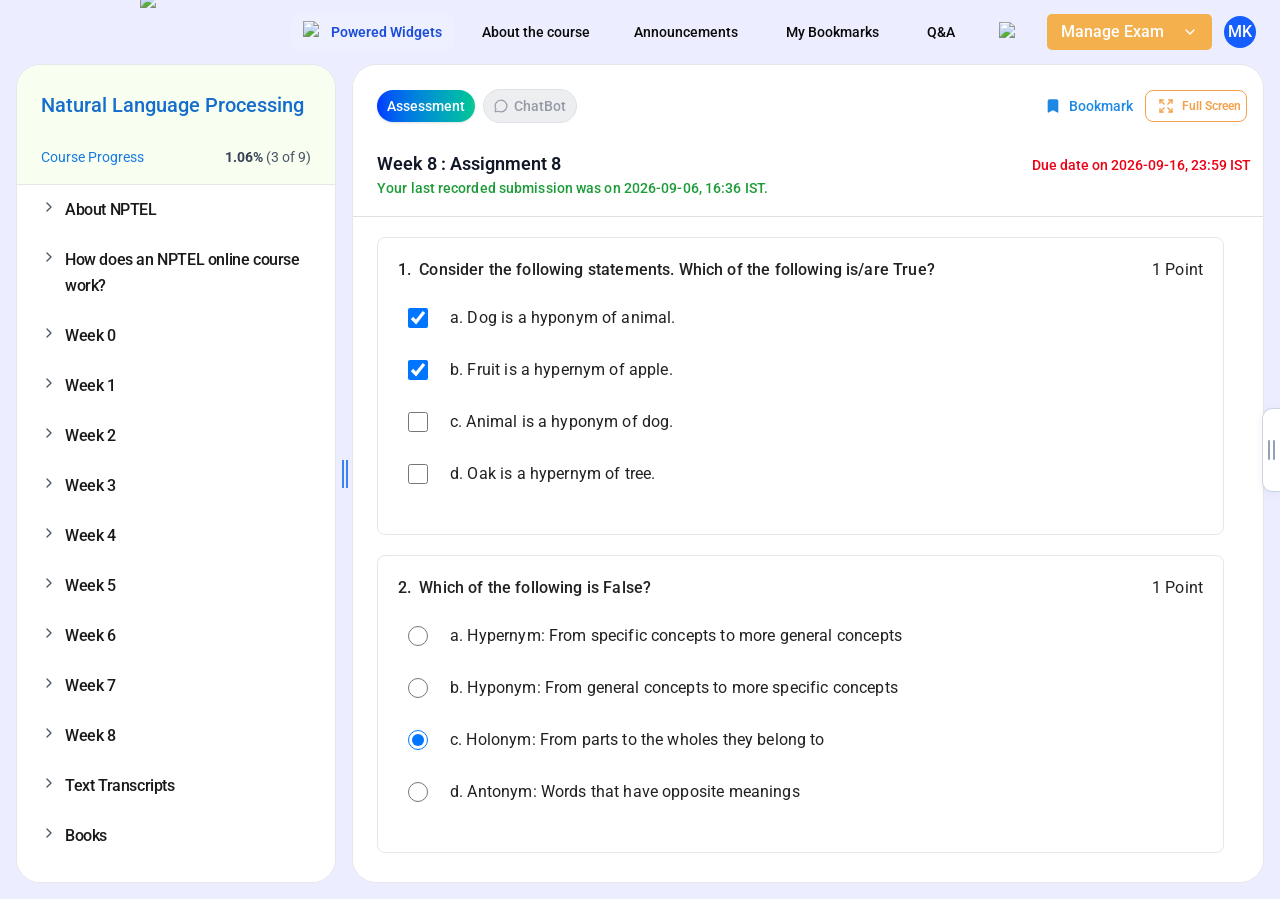
==== Working/nptel_multi_quiz_offline.html @ fe7e5e4b "working" ====
<!doctype html>
<html lang="en" style="--a11y-font-scale: 1">
  <head>
    <link data-precedence="next" href="./assets/style_0.css" rel="stylesheet" />
    <link data-precedence="next" href="./assets/style_1.css" rel="stylesheet" />
    <link data-precedence="next" href="./assets/style_2.css" rel="stylesheet" />
    <link data-precedence="next" href="./assets/style_3.css" rel="stylesheet" />
    <link
      as="script"
      fetchpriority="low"
      href="/_next/static/chunks/2_4nu8d6eaxck.js"
      rel="preload"
    />
    <script async="" src="/_next/static/chunks/0oz7n0z7fa14r.js"></script>
    <script async="" src="/_next/static/chunks/0rkb9rpdjr7tk.js"></script>
    <script async="" src="/_next/static/chunks/035aqpdbplj4m.js"></script>
    <script
      async=""
      src="/_next/static/chunks/turbopack-34vr2nt-4pqjx.js"
    ></script>
    <script async="" src="/_next/static/chunks/112q2ab5x50tc.js"></script>
    <script async="" src="/_next/static/chunks/27w-cz3lr_7r2.js"></script>
    <script async="" src="/_next/static/chunks/0adc-_98gi4rc.js"></script>
    <script async="" src="/_next/static/chunks/0tmifd_uoytyy.js"></script>
    <script async="" src="/_next/static/chunks/0dlo9ake6pfkl.js"></script>
    <script async="" src="/_next/static/chunks/1v8j--5h5orr2.js"></script>
    <script async="" src="/_next/static/chunks/31k510324tyag.js"></script>
    <script async="" src="/_next/static/chunks/18y0drwah56-l.js"></script>
    <script async="" src="/_next/static/chunks/1n11qj60hacts.js"></script>
    <script async="" src="/_next/static/chunks/0-c38drl3mazm.js"></script>
    <script async="" src="/_next/static/chunks/3t35rkdesa-hd.js"></script>
    <script async="" src="/_next/static/chunks/3fkl2nn7o8b45.js"></script>
    <script async="" src="/_next/static/chunks/18vurk_u9w74r.js"></script>
    <script async="" src="/_next/static/chunks/0c4uj7puhhq1d.js"></script>
    <script async="" src="/_next/static/chunks/0cin74hfjyi_z.js"></script>
    <script async="" src="/_next/static/chunks/1mdisj7u_ceu6.js"></script>
    <script async="" src="/_next/static/chunks/1ll3h97elwcay.js"></script>
    <script async="" src="/_next/static/chunks/30h9awfu27xe5.js"></script>
    <script async="" src="/_next/static/chunks/0j3-asmaryl8m.js"></script>
    <script async="" src="/_next/static/chunks/0_cyxlcmp_2dp.js"></script>
    <link
      as="script"
      href="https://www.googletagmanager.com/gtag/js?id=G-4FM68DFLTL"
      rel="preload"
    />
    <script>
      (self.__next_s = self.__next_s || []).push([
        0,
        {
          children:
            "\n(function () {\n  try {\n    var raw = localStorage.getItem('a11yState');\n    if (!raw) return;\n    var s = JSON.parse(raw);\n\n    // Dark mode (Tailwind class-based)\n    if (s.darkTheme) document.documentElement.classList.add('dark');\n\n    // Font scale via CSS variable\n    if (s.fontScale != null) {\n      document.documentElement.style.setProperty('--a11y-font-scale', String(s.fontScale));\n    }\n  } catch {}\n})();\n          ",
          id: "a11y-no-flash",
        },
      ]);
    </script>
    <script nomodule="" src="/_next/static/chunks/0cz1d0mv5g_q7.js"></script>
    <script id="a11y-no-flash">
      (function () {
        try {
          var raw = localStorage.getItem("a11yState");
          if (!raw) return;
          var s = JSON.parse(raw);

          // Dark mode (Tailwind class-based)
          if (s.darkTheme) document.documentElement.classList.add("dark");

          // Font scale via CSS variable
          if (s.fontScale != null) {
            document.documentElement.style.setProperty(
              "--a11y-font-scale",
              String(s.fontScale),
            );
          }
        } catch {}
      })();
    </script>
    <link crossorigin="" href="/" rel="preconnect" />
    <style>
      :root {
        --toastify-color-light: #fff;
        --toastify-color-dark: #121212;
        --toastify-color-info: #3498db;
        --toastify-color-success: #07bc0c;
        --toastify-color-warning: #f1c40f;
        --toastify-color-error: hsl(6, 78%, 57%);
        --toastify-color-transparent: rgba(255, 255, 255, 0.7);

        --toastify-icon-color-info: var(--toastify-color-info);
        --toastify-icon-color-success: var(--toastify-color-success);
        --toastify-icon-color-warning: var(--toastify-color-warning);
        --toastify-icon-color-error: var(--toastify-color-error);

        --toastify-container-width: fit-content;
        --toastify-toast-width: 320px;
        --toastify-toast-offset: 16px;
        --toastify-toast-top: max(
          var(--toastify-toast-offset),
          env(safe-area-inset-top)
        );
        --toastify-toast-right: max(
          var(--toastify-toast-offset),
          env(safe-area-inset-right)
        );
        --toastify-toast-left: max(
          var(--toastify-toast-offset),
          env(safe-area-inset-left)
        );
        --toastify-toast-bottom: max(
          var(--toastify-toast-offset),
          env(safe-area-inset-bottom)
        );
        --toastify-toast-background: #fff;
        --toastify-toast-padding: 14px;
        --toastify-toast-min-height: 64px;
        --toastify-toast-max-height: 800px;
        --toastify-toast-bd-radius: 6px;
        --toastify-toast-shadow: 0px 4px 12px rgba(0, 0, 0, 0.1);
        --toastify-font-family: sans-serif;
        --toastify-z-index: 9999;
        --toastify-text-color-light: #757575;
        --toastify-text-color-dark: #fff;

        /* Used only for colored theme */
        --toastify-text-color-info: #fff;
        --toastify-text-color-success: #fff;
        --toastify-text-color-warning: #fff;
        --toastify-text-color-error: #fff;

        --toastify-spinner-color: #616161;
        --toastify-spinner-color-empty-area: #e0e0e0;
        --toastify-color-progress-light: linear-gradient(
          to right,
          #4cd964,
          #5ac8fa,
          #007aff,
          #34aadc,
          #5856d6,
          #ff2d55
        );
        --toastify-color-progress-dark: #bb86fc;
        --toastify-color-progress-info: var(--toastify-color-info);
        --toastify-color-progress-success: var(--toastify-color-success);
        --toastify-color-progress-warning: var(--toastify-color-warning);
        --toastify-color-progress-error: var(--toastify-color-error);
        /* used to control the opacity of the progress trail */
        --toastify-color-progress-bgo: 0.2;
      }

      .Toastify__toast-container {
        z-index: var(--toastify-z-index);
        -webkit-transform: translate3d(0, 0, var(--toastify-z-index));
        position: fixed;
        width: var(--toastify-container-width);
        box-sizing: border-box;
        color: #fff;
        display: flex;
        flex-direction: column;
      }

      .Toastify__toast-container--top-left {
        top: var(--toastify-toast-top);
        left: var(--toastify-toast-left);
      }
      .Toastify__toast-container--top-center {
        top: var(--toastify-toast-top);
        left: 50%;
        transform: translateX(-50%);
        align-items: center;
      }
      .Toastify__toast-container--top-right {
        top: var(--toastify-toast-top);
        right: var(--toastify-toast-right);
        align-items: end;
      }
      .Toastify__toast-container--bottom-left {
        bottom: var(--toastify-toast-bottom);
        left: var(--toastify-toast-left);
      }
      .Toastify__toast-container--bottom-center {
        bottom: var(--toastify-toast-bottom);
        left: 50%;
        transform: translateX(-50%);
        align-items: center;
      }
      .Toastify__toast-container--bottom-right {
        bottom: var(--toastify-toast-bottom);
        right: var(--toastify-toast-right);
        align-items: end;
      }

      .Toastify__toast {
        --y: 0px;
        position: relative;
        touch-action: none;
        width: var(--toastify-toast-width);
        min-height: var(--toastify-toast-min-height);
        box-sizing: border-box;
        margin-bottom: 1rem;
        padding: var(--toastify-toast-padding);
        border-radius: var(--toastify-toast-bd-radius);
        box-shadow: var(--toastify-toast-shadow);
        max-height: var(--toastify-toast-max-height);
        font-family: var(--toastify-font-family);
        /* webkit only issue #791 */
        z-index: 0;
        /* inner swag */
        display: flex;
        flex: 1 auto;
        align-items: center;
        word-break: break-word;
      }

      @media only screen and (max-width: 480px) {
        .Toastify__toast-container {
          width: 100vw;
          left: env(safe-area-inset-left);
          margin: 0;
        }
        .Toastify__toast-container--top-left,
        .Toastify__toast-container--top-center,
        .Toastify__toast-container--top-right {
          top: env(safe-area-inset-top);
          transform: translateX(0);
        }
        .Toastify__toast-container--bottom-left,
        .Toastify__toast-container--bottom-center,
        .Toastify__toast-container--bottom-right {
          bottom: env(safe-area-inset-bottom);
          transform: translateX(0);
        }
        .Toastify__toast-container--rtl {
          right: env(safe-area-inset-right);
          left: initial;
        }
        .Toastify__toast {
          --toastify-toast-width: 100%;
          margin-bottom: 0;
          border-radius: 0;
        }
      }

      .Toastify__toast-container[data-stacked="true"] {
        width: var(--toastify-toast-width);
      }

      @media only screen and (max-width: 480px) {
        .Toastify__toast-container[data-stacked="true"] {
          width: 100vw;
        }
      }

      .Toastify__toast--stacked {
        position: absolute;
        width: 100%;
        transform: translate3d(0, var(--y), 0) scale(var(--s));
        transition: transform 0.3s;
      }

      .Toastify__toast--stacked[data-collapsed] .Toastify__toast-body,
      .Toastify__toast--stacked[data-collapsed] .Toastify__close-button {
        transition: opacity 0.1s;
      }

      .Toastify__toast--stacked[data-collapsed="false"] {
        overflow: visible;
      }

      .Toastify__toast--stacked[data-collapsed="true"]:not(:last-child) > * {
        opacity: 0;
      }

      .Toastify__toast--stacked:after {
        content: "";
        position: absolute;
        left: 0;
        right: 0;
        height: calc(var(--g) * 1px);
        bottom: 100%;
      }

      .Toastify__toast--stacked[data-pos="top"] {
        top: 0;
      }

      .Toastify__toast--stacked[data-pos="bot"] {
        bottom: 0;
      }

      .Toastify__toast--stacked[data-pos="bot"].Toastify__toast--stacked:before {
        transform-origin: top;
      }

      .Toastify__toast--stacked[data-pos="top"].Toastify__toast--stacked:before {
        transform-origin: bottom;
      }

      .Toastify__toast--stacked:before {
        content: "";
        position: absolute;
        left: 0;
        right: 0;
        bottom: 0;
        height: 100%;
        transform: scaleY(3);
        z-index: -1;
      }

      .Toastify__toast--rtl {
        direction: rtl;
      }

      .Toastify__toast--close-on-click {
        cursor: pointer;
      }

      .Toastify__toast-icon {
        margin-inline-end: 10px;
        width: 22px;
        flex-shrink: 0;
        display: flex;
      }

      .Toastify--animate {
        animation-fill-mode: both;
        animation-duration: 0.5s;
      }

      .Toastify--animate-icon {
        animation-fill-mode: both;
        animation-duration: 0.3s;
      }

      .Toastify__toast-theme--dark {
        background: var(--toastify-color-dark);
        color: var(--toastify-text-color-dark);
      }

      .Toastify__toast-theme--light {
        background: var(--toastify-color-light);
        color: var(--toastify-text-color-light);
      }

      .Toastify__toast-theme--colored.Toastify__toast--default {
        background: var(--toastify-color-light);
        color: var(--toastify-text-color-light);
      }

      .Toastify__toast-theme--colored.Toastify__toast--info {
        color: var(--toastify-text-color-info);
        background: var(--toastify-color-info);
      }

      .Toastify__toast-theme--colored.Toastify__toast--success {
        color: var(--toastify-text-color-success);
        background: var(--toastify-color-success);
      }

      .Toastify__toast-theme--colored.Toastify__toast--warning {
        color: var(--toastify-text-color-warning);
        background: var(--toastify-color-warning);
      }

      .Toastify__toast-theme--colored.Toastify__toast--error {
        color: var(--toastify-text-color-error);
        background: var(--toastify-color-error);
      }

      .Toastify__progress-bar-theme--light {
        background: var(--toastify-color-progress-light);
      }

      .Toastify__progress-bar-theme--dark {
        background: var(--toastify-color-progress-dark);
      }

      .Toastify__progress-bar--info {
        background: var(--toastify-color-progress-info);
      }

      .Toastify__progress-bar--success {
        background: var(--toastify-color-progress-success);
      }

      .Toastify__progress-bar--warning {
        background: var(--toastify-color-progress-warning);
      }

      .Toastify__progress-bar--error {
        background: var(--toastify-color-progress-error);
      }

      .Toastify__progress-bar-theme--colored.Toastify__progress-bar--info,
      .Toastify__progress-bar-theme--colored.Toastify__progress-bar--success,
      .Toastify__progress-bar-theme--colored.Toastify__progress-bar--warning,
      .Toastify__progress-bar-theme--colored.Toastify__progress-bar--error {
        background: var(--toastify-color-transparent);
      }

      .Toastify__close-button {
        color: #fff;
        position: absolute;
        top: 6px;
        right: 6px;
        background: transparent;
        outline: none;
        border: none;
        padding: 0;
        cursor: pointer;
        opacity: 0.7;
        transition: 0.3s ease;
        z-index: 1;
      }

      .Toastify__toast--rtl .Toastify__close-button {
        left: 6px;
        right: unset;
      }

      .Toastify__close-button--light {
        color: #000;
        opacity: 0.3;
      }

      .Toastify__close-button > svg {
        fill: currentColor;
        height: 16px;
        width: 14px;
      }

      .Toastify__close-button:hover,
      .Toastify__close-button:focus {
        opacity: 1;
      }

      @keyframes Toastify__trackProgress {
        0% {
          transform: scaleX(1);
        }
        100% {
          transform: scaleX(0);
        }
      }

      .Toastify__progress-bar {
        position: absolute;
        bottom: 0;
        left: 0;
        width: 100%;
        height: 100%;
        z-index: 1;
        opacity: 0.7;
        transform-origin: left;
      }

      .Toastify__progress-bar--animated {
        animation: Toastify__trackProgress linear 1 forwards;
      }

      .Toastify__progress-bar--controlled {
        transition: transform 0.2s;
      }

      .Toastify__progress-bar--rtl {
        right: 0;
        left: initial;
        transform-origin: right;
        border-bottom-left-radius: initial;
      }

      .Toastify__progress-bar--wrp {
        position: absolute;
        overflow: hidden;
        bottom: 0;
        left: 0;
        width: 100%;
        height: 5px;
        border-bottom-left-radius: var(--toastify-toast-bd-radius);
        border-bottom-right-radius: var(--toastify-toast-bd-radius);
      }

      .Toastify__progress-bar--wrp[data-hidden="true"] {
        opacity: 0;
      }

      .Toastify__progress-bar--bg {
        opacity: var(--toastify-color-progress-bgo);
        width: 100%;
        height: 100%;
      }

      .Toastify__spinner {
        width: 20px;
        height: 20px;
        box-sizing: border-box;
        border: 2px solid;
        border-radius: 100%;
        border-color: var(--toastify-spinner-color-empty-area);
        border-right-color: var(--toastify-spinner-color);
        animation: Toastify__spin 0.65s linear infinite;
      }

      @keyframes Toastify__bounceInRight {
        from,
        60%,
        75%,
        90%,
        to {
          animation-timing-function: cubic-bezier(0.215, 0.61, 0.355, 1);
        }
        from {
          opacity: 0;
          transform: translate3d(3000px, 0, 0);
        }
        60% {
          opacity: 1;
          transform: translate3d(-25px, 0, 0);
        }
        75% {
          transform: translate3d(10px, 0, 0);
        }
        90% {
          transform: translate3d(-5px, 0, 0);
        }
        to {
          transform: none;
        }
      }

      @keyframes Toastify__bounceOutRight {
        20% {
          opacity: 1;
          transform: translate3d(-20px, var(--y), 0);
        }
        to {
          opacity: 0;
          transform: translate3d(2000px, var(--y), 0);
        }
      }

      @keyframes Toastify__bounceInLeft {
        from,
        60%,
        75%,
        90%,
        to {
          animation-timing-function: cubic-bezier(0.215, 0.61, 0.355, 1);
        }
        0% {
          opacity: 0;
          transform: translate3d(-3000px, 0, 0);
        }
        60% {
          opacity: 1;
          transform: translate3d(25px, 0, 0);
        }
        75% {
          transform: translate3d(-10px, 0, 0);
        }
        90% {
          transform: translate3d(5px, 0, 0);
        }
        to {
          transform: none;
        }
      }

      @keyframes Toastify__bounceOutLeft {
        20% {
          opacity: 1;
          transform: translate3d(20px, var(--y), 0);
        }
        to {
          opacity: 0;
          transform: translate3d(-2000px, var(--y), 0);
        }
      }

      @keyframes Toastify__bounceInUp {
        from,
        60%,
        75%,
        90%,
        to {
          animation-timing-function: cubic-bezier(0.215, 0.61, 0.355, 1);
        }
        from {
          opacity: 0;
          transform: translate3d(0, 3000px, 0);
        }
        60% {
          opacity: 1;
          transform: translate3d(0, -20px, 0);
        }
        75% {
          transform: translate3d(0, 10px, 0);
        }
        90% {
          transform: translate3d(0, -5px, 0);
        }
        to {
          transform: translate3d(0, 0, 0);
        }
      }

      @keyframes Toastify__bounceOutUp {
        20% {
          transform: translate3d(0, calc(var(--y) - 10px), 0);
        }
        40%,
        45% {
          opacity: 1;
          transform: translate3d(0, calc(var(--y) + 20px), 0);
        }
        to {
          opacity: 0;
          transform: translate3d(0, -2000px, 0);
        }
      }

      @keyframes Toastify__bounceInDown {
        from,
        60%,
        75%,
        90%,
        to {
          animation-timing-function: cubic-bezier(0.215, 0.61, 0.355, 1);
        }
        0% {
          opacity: 0;
          transform: translate3d(0, -3000px, 0);
        }
        60% {
          opacity: 1;
          transform: translate3d(0, 25px, 0);
        }
        75% {
          transform: translate3d(0, -10px, 0);
        }
        90% {
          transform: translate3d(0, 5px, 0);
        }
        to {
          transform: none;
        }
      }

      @keyframes Toastify__bounceOutDown {
        20% {
          transform: translate3d(0, calc(var(--y) - 10px), 0);
        }
        40%,
        45% {
          opacity: 1;
          transform: translate3d(0, calc(var(--y) + 20px), 0);
        }
        to {
          opacity: 0;
          transform: translate3d(0, 2000px, 0);
        }
      }

      .Toastify__bounce-enter--top-left,
      .Toastify__bounce-enter--bottom-left {
        animation-name: Toastify__bounceInLeft;
      }

      .Toastify__bounce-enter--top-right,
      .Toastify__bounce-enter--bottom-right {
        animation-name: Toastify__bounceInRight;
      }

      .Toastify__bounce-enter--top-center {
        animation-name: Toastify__bounceInDown;
      }

      .Toastify__bounce-enter--bottom-center {
        animation-name: Toastify__bounceInUp;
      }

      .Toastify__bounce-exit--top-left,
      .Toastify__bounce-exit--bottom-left {
        animation-name: Toastify__bounceOutLeft;
      }

      .Toastify__bounce-exit--top-right,
      .Toastify__bounce-exit--bottom-right {
        animation-name: Toastify__bounceOutRight;
      }

      .Toastify__bounce-exit--top-center {
        animation-name: Toastify__bounceOutUp;
      }

      .Toastify__bounce-exit--bottom-center {
        animation-name: Toastify__bounceOutDown;
      }

      @keyframes Toastify__zoomIn {
        from {
          opacity: 0;
          transform: scale3d(0.3, 0.3, 0.3);
        }
        50% {
          opacity: 1;
        }
      }

      @keyframes Toastify__zoomOut {
        from {
          opacity: 1;
        }
        50% {
          opacity: 0;
          transform: translate3d(0, var(--y), 0) scale3d(0.3, 0.3, 0.3);
        }
        to {
          opacity: 0;
        }
      }

      .Toastify__zoom-enter {
        animation-name: Toastify__zoomIn;
      }

      .Toastify__zoom-exit {
        animation-name: Toastify__zoomOut;
      }

      @keyframes Toastify__flipIn {
        from {
          transform: perspective(400px) rotate3d(1, 0, 0, 90deg);
          animation-timing-function: ease-in;
          opacity: 0;
        }
        40% {
          transform: perspective(400px) rotate3d(1, 0, 0, -20deg);
          animation-timing-function: ease-in;
        }
        60% {
          transform: perspective(400px) rotate3d(1, 0, 0, 10deg);
          opacity: 1;
        }
        80% {
          transform: perspective(400px) rotate3d(1, 0, 0, -5deg);
        }
        to {
          transform: perspective(400px);
        }
      }

      @keyframes Toastify__flipOut {
        from {
          transform: translate3d(0, var(--y), 0) perspective(400px);
        }
        30% {
          transform: translate3d(0, var(--y), 0) perspective(400px)
            rotate3d(1, 0, 0, -20deg);
          opacity: 1;
        }
        to {
          transform: translate3d(0, var(--y), 0) perspective(400px)
            rotate3d(1, 0, 0, 90deg);
          opacity: 0;
        }
      }

      .Toastify__flip-enter {
        animation-name: Toastify__flipIn;
      }

      .Toastify__flip-exit {
        animation-name: Toastify__flipOut;
      }

      @keyframes Toastify__slideInRight {
        from {
          transform: translate3d(110%, 0, 0);
          visibility: visible;
        }
        to {
          transform: translate3d(0, var(--y), 0);
        }
      }

      @keyframes Toastify__slideInLeft {
        from {
          transform: translate3d(-110%, 0, 0);
          visibility: visible;
        }
        to {
          transform: translate3d(0, var(--y), 0);
        }
      }

      @keyframes Toastify__slideInUp {
        from {
          transform: translate3d(0, 110%, 0);
          visibility: visible;
        }
        to {
          transform: translate3d(0, var(--y), 0);
        }
      }

      @keyframes Toastify__slideInDown {
        from {
          transform: translate3d(0, -110%, 0);
          visibility: visible;
        }
        to {
          transform: translate3d(0, var(--y), 0);
        }
      }

      @keyframes Toastify__slideOutRight {
        from {
          transform: translate3d(0, var(--y), 0);
        }
        to {
          visibility: hidden;
          transform: translate3d(110%, var(--y), 0);
        }
      }

      @keyframes Toastify__slideOutLeft {
        from {
          transform: translate3d(0, var(--y), 0);
        }
        to {
          visibility: hidden;
          transform: translate3d(-110%, var(--y), 0);
        }
      }

      @keyframes Toastify__slideOutDown {
        from {
          transform: translate3d(0, var(--y), 0);
        }
        to {
          visibility: hidden;
          transform: translate3d(0, 500px, 0);
        }
      }

      @keyframes Toastify__slideOutUp {
        from {
          transform: translate3d(0, var(--y), 0);
        }
        to {
          visibility: hidden;
          transform: translate3d(0, -500px, 0);
        }
      }

      .Toastify__slide-enter--top-left,
      .Toastify__slide-enter--bottom-left {
        animation-name: Toastify__slideInLeft;
      }

      .Toastify__slide-enter--top-right,
      .Toastify__slide-enter--bottom-right {
        animation-name: Toastify__slideInRight;
      }

      .Toastify__slide-enter--top-center {
        animation-name: Toastify__slideInDown;
      }

      .Toastify__slide-enter--bottom-center {
        animation-name: Toastify__slideInUp;
      }

      .Toastify__slide-exit--top-left,
      .Toastify__slide-exit--bottom-left {
        animation-name: Toastify__slideOutLeft;
        animation-timing-function: ease-in;
        animation-duration: 0.3s;
      }

      .Toastify__slide-exit--top-right,
      .Toastify__slide-exit--bottom-right {
        animation-name: Toastify__slideOutRight;
        animation-timing-function: ease-in;
        animation-duration: 0.3s;
      }

      .Toastify__slide-exit--top-center {
        animation-name: Toastify__slideOutUp;
        animation-timing-function: ease-in;
        animation-duration: 0.3s;
      }

      .Toastify__slide-exit--bottom-center {
        animation-name: Toastify__slideOutDown;
        animation-timing-function: ease-in;
        animation-duration: 0.3s;
      }

      @keyframes Toastify__spin {
        from {
          transform: rotate(0deg);
        }
        to {
          transform: rotate(360deg);
        }
      }
    </style>
    <script src="/_next/static/chunks/3l1y2-jtpp_0b.js"></script>
    <title>Course: Natural Language Processing | SWAYAM</title>
    <meta charset="utf-8" />
    <meta content="width=device-width, initial-scale=1" name="viewport" />
    <meta content="SWAYAM Learning Platform" name="description" />
    <style>
      a.offline-active-quiz,
      button.offline-active-quiz {
        background-color: #e8f0fe !important;
        font-weight: bold !important;
        border-left: 4px solid #1a73e8 !important;
      }
      @media (max-width: 1023px) {
        .Sidebar.offline-sidebar-open {
          display: flex !important;
          position: fixed !important;
          z-index: 10001 !important;
          inset: 0 auto 0 0 !important;
          width: min(88vw, 380px) !important;
          margin: 0 !important;
          padding: 12px 0 12px 12px !important;
          background: rgba(15, 23, 42, 0.35) !important;
        }
        .Sidebar.offline-sidebar-open > div {
          border-radius: 20px !important;
        }
        body.offline-sidebar-open {
          overflow: hidden !important;
        }
      }
    </style>
  </head>
  <body class="antialiased">
    <!--$-->
    <div hidden=""></div>
    <section
      aria-atomic="false"
      aria-label="Notifications Alt+T"
      aria-live="polite"
      aria-relevant="additions text"
      class="Toastify"
    ></section>
    <nav
      class="bg-[#ECEEFF] dark:bg-[#0D1320] sticky top-0 z-20"
      id="swayam-navbar"
    >
      <div class="px-4 lg:px-6">
        <div class="flex items-center justify-between h-16">
          <div class="flex items-center gap-3 lg:gap-4 min-w-0 flex-1">
            <div class="shrink-0 flex items-center justify-center">
              <div class="w-[80px] h-[80px] lg:w-[100px] lg:h-[100px]">
                <img
                  alt="logo"
                  class="w-full h-full object-contain block dark:hidden"
                  data-nimg="1"
                  decoding="async"
                  height="100"
                  loading="lazy"
                  src="https://storage.googleapis.com/swayam2-node/e-learning/assets/images/logo/Swayam_logo.svg"
                  style="color: transparent; cursor: pointer"
                  width="100"
                /><img
                  alt="logo dark"
                  class="w-full h-full object-contain hidden dark:block"
                  data-nimg="1"
                  decoding="async"
                  height="100"
                  loading="lazy"
                  src="https://storage.googleapis.com/swayam2-node/e-learning/assets/images/dark_theme_swayam_logoNew.svg"
                  style="color: transparent; cursor: pointer"
                  width="100"
                />
              </div>
            </div>
            <div class="flex shrink-0 items-center justify-center hover-styles">
              <div class="w-[80px] h-[80px] lg:w-[100px] object-contain">
                <img
                  alt="logo"
                  class="w-full h-full object-contain"
                  data-nimg="1"
                  decoding="async"
                  height="50"
                  loading="lazy"
                  src="https://storage.googleapis.com/swayam2-node/e-learning/assets/images/NC_logo/NPTEL-logo-new.png"
                  style="color: transparent; cursor: pointer"
                  width="50"
                />
              </div>
            </div>
          </div>
          <div class="flex items-center gap-3">
            <div
              class="inline-flex items-center gap-1.5 cursor-pointer px-3 py-2 rounded-md bg-[#EEF0FF] text-[#1D4ED8] text-sm font-semibold leading-5 hover:bg-secondary/80 hover:text-[#1D4ED8]"
            >
              <img
                alt="AI Powered Widgets icon"
                class="inline-block"
                data-nimg="1"
                decoding="async"
                height="22"
                loading="lazy"
                src="https://storage.googleapis.com/swayam2-node/e-learning/assets/images/ai_widget_icon.svg"
                style="color: transparent"
                width="22"
              /><span class="whitespace-nowrap">Powered Widgets</span>
            </div>
            <div class="hidden lg:block">
              <button
                class="inline-flex items-center justify-center gap-2 whitespace-nowrap rounded-md text-sm font-medium transition-all disabled:pointer-events-none disabled:opacity-50 [&amp;_svg]:pointer-events-none [&amp;_svg:not([class*='size-'])]:size-4 shrink-0 [&amp;_svg]:shrink-0 outline-none focus-visible:border-ring focus-visible:ring-ring/50 focus-visible:ring-[3px] aria-invalid:ring-destructive/20 dark:aria-invalid:ring-destructive/40 aria-invalid:border-destructive hover:bg-accent dark:hover:bg-accent/50 h-9 px-4 py-2 has-[&gt;svg]:px-3 hover-styles dark:text-gray-200 hover:text-blue-600 dark:hover:text-blue-400"
                data-size="default"
                data-slot="button"
                data-variant="ghost"
              >
                About the course
              </button>
            </div>
            <div class="hidden gap-4 lg:flex">
              <button
                class="inline-flex items-center justify-center gap-2 whitespace-nowrap rounded-md text-sm font-medium transition-all disabled:pointer-events-none disabled:opacity-50 [&amp;_svg]:pointer-events-none [&amp;_svg:not([class*='size-'])]:size-4 shrink-0 [&amp;_svg]:shrink-0 outline-none focus-visible:border-ring focus-visible:ring-ring/50 focus-visible:ring-[3px] aria-invalid:ring-destructive/20 dark:aria-invalid:ring-destructive/40 aria-invalid:border-destructive hover:bg-accent h-9 px-4 py-2 has-[&gt;svg]:px-3 hover-styles dark:hover:bg-[#1E2535] dark:text-gray-200 hover:text-blue-600 dark:hover:text-blue-400"
                data-size="default"
                data-slot="button"
                data-variant="ghost"
              >
                Announcements</button
              ><button
                class="inline-flex items-center justify-center gap-2 whitespace-nowrap rounded-md text-sm font-medium transition-all disabled:pointer-events-none disabled:opacity-50 [&amp;_svg]:pointer-events-none [&amp;_svg:not([class*='size-'])]:size-4 shrink-0 [&amp;_svg]:shrink-0 outline-none focus-visible:border-ring focus-visible:ring-ring/50 focus-visible:ring-[3px] aria-invalid:ring-destructive/20 dark:aria-invalid:ring-destructive/40 aria-invalid:border-destructive hover:bg-accent h-9 px-4 py-2 has-[&gt;svg]:px-3 hover-styles dark:hover:bg-[#1E2535] dark:text-gray-200 hover:text-blue-600 dark:hover:text-blue-400"
                data-size="default"
                data-slot="button"
                data-variant="ghost"
              >
                My Bookmarks</button
              ><button
                class="inline-flex items-center justify-center gap-2 whitespace-nowrap rounded-md text-sm font-medium transition-all disabled:pointer-events-none disabled:opacity-50 [&amp;_svg]:pointer-events-none [&amp;_svg:not([class*='size-'])]:size-4 shrink-0 [&amp;_svg]:shrink-0 outline-none focus-visible:border-ring focus-visible:ring-ring/50 focus-visible:ring-[3px] aria-invalid:ring-destructive/20 dark:aria-invalid:ring-destructive/40 aria-invalid:border-destructive hover:bg-accent h-9 px-4 py-2 has-[&gt;svg]:px-3 hover-styles dark:hover:bg-[#1E2535] dark:text-gray-200 hover:text-blue-600 dark:hover:text-blue-400"
                data-size="default"
                data-slot="button"
                data-variant="ghost"
              >
                Q&amp;A
              </button>
            </div>
            <div class="relative">
              <button
                aria-controls="a11y-panel"
                aria-expanded="false"
                aria-haspopup="dialog"
                class="inline-flex items-center justify-center gap-2 whitespace-nowrap rounded-md text-sm font-medium transition-all disabled:pointer-events-none disabled:opacity-50 [&amp;_svg]:pointer-events-none [&amp;_svg:not([class*='size-'])]:size-4 shrink-0 [&amp;_svg]:shrink-0 outline-none focus-visible:border-ring focus-visible:ring-ring/50 focus-visible:ring-[3px] aria-invalid:ring-destructive/20 dark:aria-invalid:ring-destructive/40 aria-invalid:border-destructive hover:bg-accent hover:text-accent-foreground dark:hover:bg-accent/50 h-9 px-4 py-2 has-[&gt;svg]:px-3 hover-styles"
                data-size="default"
                data-slot="button"
                data-variant="ghost"
                title="Accessibility Tools"
              >
                <img
                  alt="Accessibility Tools icon"
                  class="h-5 w-5 block dark:hidden"
                  data-nimg="1"
                  decoding="async"
                  height="20"
                  loading="lazy"
                  src="https://storage.googleapis.com/swayam2-node/e-learning/assets/images/accessibility_icon.svg"
                  style="color: transparent; cursor: pointer"
                  width="20"
                /><img
                  alt="Accessibility Tools icon"
                  class="h-5 w-5 hidden dark:block"
                  data-nimg="1"
                  decoding="async"
                  height="20"
                  loading="lazy"
                  src="https://storage.googleapis.com/swayam2-node/e-learning/assets/images/accessibility_dark.svg"
                  style="color: transparent; cursor: pointer"
                  width="20"
                /><span class="sr-only">Accessibility Tools</span>
              </button>
            </div>
            <div class="hidden lg:block">
              <div class="relative w-full mx-auto max-w-xs sm:max-w-sm">
                <button
                  aria-controls="register-exam-dropdown-menu"
                  aria-expanded="false"
                  aria-haspopup="menu"
                  class="register-exam-btn flex w-full items-center justify-between gap-2 whitespace-nowrap rounded-md border font-medium transition-colors border-white bg-transparent px-3 py-2 text-sm text-white hover:bg-white/10 dark:border-gray-600 dark:text-white dark:hover:bg-[#1E1E1E] sm:px-4 sm:py-2.5 sm:text-base"
                >
                  <span>Manage Exam</span
                  ><svg
                    aria-hidden="true"
                    class="transform transition-transform duration-200 text-current dark:text-white"
                    fill="none"
                    height="16"
                    viewbox="0 0 24 24"
                    width="16"
                  >
                    <path
                      d="M6 9l6 6 6-6"
                      stroke="currentColor"
                      stroke-linecap="round"
                      stroke-linejoin="round"
                      stroke-width="2"
                    ></path>
                  </svg>
                </button>
              </div>
            </div>
            <div class="hidden lg:block">
              <button
                aria-expanded="false"
                aria-haspopup="menu"
                class="keep-blue h-8 w-8 rounded-full bg-blue-600 dark:bg-blue-500 font-medium text-white hover-styles"
                data-slot="dropdown-menu-trigger"
                data-state="closed"
                id="radix-_r_6_"
                type="button"
              >
                MK
              </button>
            </div>
            <div class="relative lg:hidden">
              <button class="hover-styles p-1">
                <svg
                  aria-hidden="true"
                  class="lucide lucide-ellipsis h-6 w-6 text-gray-700"
                  fill="none"
                  height="24"
                  stroke="currentColor"
                  stroke-linecap="round"
                  stroke-linejoin="round"
                  stroke-width="2"
                  viewbox="0 0 24 24"
                  width="24"
                  xmlns="http://www.w3.org/2000/svg"
                >
                  <circle cx="12" cy="12" r="1"></circle>
                  <circle cx="19" cy="12" r="1"></circle>
                  <circle cx="5" cy="12" r="1"></circle>
                </svg>
              </button>
            </div>
            <button
              class="h-9 w-9 rounded-full bg-blue-600 dark:bg-blue-500 font-semibold text-white lg:hidden hover-styles"
            >
              MK
            </button>
          </div>
        </div>
      </div>
    </nav>
    <!--$--><!--/$-->
    <div class="fixed right-0 top-0 z-[9998] h-screen w-[20px]">
      <button
        aria-describedby="ai-power-tooltip"
        aria-label="Open AI Widgets"
        class="group fixed right-0 top-1/2 -translate-y-1/2 z-40 h-[84px] w-[18px] rounded-l-[10px] rounded-r-none bg-white hover:bg-slate-50 border border-slate-300 border-r-0 shadow-[0_2px_10px_rgba(0,0,0,0.06)] flex items-center justify-center cursor-pointer transition-colors duration-150 focus:outline-none focus-visible:ring-2 focus-visible:ring-blue-500 focus-visible:ring-offset-2"
        type="button"
      >
        <span class="relative flex items-center justify-center"
          ><span class="flex flex-row items-center justify-center gap-[3px]"
            ><span class="h-[20px] w-[2px] rounded-full bg-slate-400"></span
            ><span
              class="h-[20px] w-[2px] rounded-full bg-slate-400"
            ></span></span
          ><span
            class="pointer-events-none absolute left-[-8px] top-1/2 -translate-y-1/2 -translate-x-full whitespace-nowrap rounded-md border border-slate-200 bg-white px-2 py-1 text-[11px] font-medium text-slate-700 shadow-md opacity-0 scale-95 transition-all duration-150 origin-right group-hover:opacity-100 group-hover:scale-100 group-focus-visible:opacity-100 group-focus-visible:scale-100"
            id="ai-power-tooltip"
            role="tooltip"
            >AI Powered Widgets</span
          ></span
        >
      </button>
    </div>
    <div
      class="flex h-[calc(100vh-65px)] fullscreen-active:h-screen bg-[#ECEEFF] layout-root"
    >
      <div
        class="Sidebar hidden lg:flex relative mr-4 ml-4 mb-4 overflow-visible transition-all duration-300 w-1/4"
      >
        <div
          class="bg-white border rounded-3xl border-gray-200 flex flex-col overflow-hidden w-full h-full"
        >
          <button
            aria-label="Hide sidebar"
            class="absolute top-1/2 right-[-15px] -translate-y-1/2 z-[1] flex items-center justify-center w-[12px] h-9 cursor-pointer"
          >
            <span class="flex items-center justify-center gap-[2px]"
              ><span class="h-[28px] w-[2px] bg-[#3B82F6]"></span
              ><span class="h-[28px] w-[2px] bg-[#3B82F6]"></span
            ></span>
          </button>
          <div
            class="border-b border-gray-200 dark:border-gray-800 bg-[#F8FFF1] dark:bg-[#0f1115] p-6 force-green-dark pb-2"
          >
            <h1
              class="text-xl leading-relaxed font-medium tracking-normal text-[#156DCC] dark:text-[#7db7ff] not-italic truncate mb-6"
            >
              Natural Language Processing
            </h1>
            <div class="space-y-2">
              <div class="item-center flex justify-between text-sm">
                <span
                  class="cursor-pointer text-sm leading-relaxed font-normal tracking-normal text-[#187AE2] dark:text-[#7db7ff] not-italic"
                  >Course Progress</span
                ><span
                  class="text-sm leading-relaxed font-normal tracking-normal text-gray-600 dark:text-gray-300 not-italic"
                  ><span class="text-gray-700 font-bold">1.06% </span
                  ><span>(3 of 9)</span></span
                >
              </div>
              <div
                class="flex items-center justify-between text-sm text-gray-500 dark:text-gray-400 gap-4"
              >
                <div
                  class="h-full rounded-full bg-[#24C246] transition-all duration-500 [--success-dark:#24C246]"
                  style="width: 1.06px"
                ></div>
              </div>
            </div>
          </div>
          <nav
            aria-label="Course outline"
            class="flex-1 overflow-y-auto bg-[#FFF] layout-scroll-surface"
          >
            <div>
              <button
                aria-controls="unit-199-list"
                aria-expanded="true"
                class="flex-start flex w-full gap-2 px-6 py-3 text-left transition-colors duration-200 hover:bg-gray-50 dark:hover:bg-[#121520] text-[rgba(0,0,0,0.90)] dark:text-gray-100"
              >
                <div class="mt-0.5">
                  <svg
                    aria-hidden="true"
                    class="lucide lucide-chevron-right h-4 w-4 rotate-90 transition-transform duration-200 text-gray-600"
                    fill="none"
                    height="24"
                    stroke="currentColor"
                    stroke-linecap="round"
                    stroke-linejoin="round"
                    stroke-width="2"
                    viewbox="0 0 24 24"
                    width="24"
                    xmlns="http://www.w3.org/2000/svg"
                  >
                    <path d="m9 18 6-6-6-6"></path>
                  </svg>
                </div>
                <div class="flex-1 text-left">
                  <h3
                    class="text-md leading-relaxed font-medium tracking-tight not-italic [font-feature-settings:'liga'_off,'clig'_off] text-[rgba(0,0,0,0.90)] dark:text-gray-100"
                  >
                    About NPTEL
                  </h3>
                </div>
              </button>
              <div class="bg-white-50" id="unit-199-list">
                <button
                  class="w-full px-6 py-3 pl-8 flex flex-col items-center gap-3 transition-colors duration-200 text-left hover:bg-gray-100 dark:hover:bg-[#121520] border-l-4 border-transparent"
                >
                  <div class="relative flex w-full items-start gap-2.5 pr-7">
                    <div class="inline-flex items-center pt-[3px]">
                      <svg
                        aria-hidden="true"
                        class="lucide lucide-circle-check h-4 w-4 text-[#24C246]"
                        fill="none"
                        height="24"
                        stroke="currentColor"
                        stroke-linecap="round"
                        stroke-linejoin="round"
                        stroke-width="2"
                        viewbox="0 0 24 24"
                        width="24"
                        xmlns="http://www.w3.org/2000/svg"
                      >
                        <circle cx="12" cy="12" r="10"></circle>
                        <path d="m9 12 2 2 4-4"></path>
                      </svg>
                    </div>
                    <p
                      class="text-sm font-normal not-italic leading-relaxed whitespace-normal break-words text-gray-700"
                    >
                      NPTEL Initiative
                    </p>
                  </div>
                </button>
              </div>
            </div>
            <div>
              <button
                aria-controls="unit-1-list"
                aria-expanded="false"
                class="flex-start flex w-full gap-2 px-6 py-3 text-left transition-colors duration-200 hover:bg-gray-50 dark:hover:bg-[#121520] text-[rgba(0,0,0,0.90)] dark:text-gray-100"
              >
                <div class="mt-0.5">
                  <svg
                    aria-hidden="true"
                    class="lucide lucide-chevron-right h-4 w-4 transition-transform duration-200 text-gray-600"
                    fill="none"
                    height="24"
                    stroke="currentColor"
                    stroke-linecap="round"
                    stroke-linejoin="round"
                    stroke-width="2"
                    viewbox="0 0 24 24"
                    width="24"
                    xmlns="http://www.w3.org/2000/svg"
                  >
                    <path d="m9 18 6-6-6-6"></path>
                  </svg>
                </div>
                <div class="flex-1 text-left">
                  <h3
                    class="text-md leading-relaxed font-medium tracking-tight not-italic [font-feature-settings:'liga'_off,'clig'_off] text-[rgba(0,0,0,0.90)] dark:text-gray-100"
                  >
                    How does an NPTEL online course work?
                  </h3>
                </div>
              </button>
            </div>
            <div>
              <button
                aria-controls="unit-16-list"
                aria-expanded="true"
                class="flex-start flex w-full gap-2 px-6 py-3 text-left transition-colors duration-200 hover:bg-gray-50 dark:hover:bg-[#121520] text-[rgba(0,0,0,0.90)] dark:text-gray-100"
              >
                <div class="mt-0.5">
                  <svg
                    aria-hidden="true"
                    class="lucide lucide-chevron-right h-4 w-4 rotate-90 transition-transform duration-200 text-gray-600"
                    fill="none"
                    height="24"
                    stroke="currentColor"
                    stroke-linecap="round"
                    stroke-linejoin="round"
                    stroke-width="2"
                    viewbox="0 0 24 24"
                    width="24"
                    xmlns="http://www.w3.org/2000/svg"
                  >
                    <path d="m9 18 6-6-6-6"></path>
                  </svg>
                </div>
                <div class="flex-1 text-left">
                  <h3
                    class="text-md leading-relaxed font-medium tracking-tight not-italic [font-feature-settings:'liga'_off,'clig'_off] text-[rgba(0,0,0,0.90)] dark:text-gray-100"
                  >
                    Week 0
                  </h3>
                </div>
              </button>
              <div class="bg-white-50" id="unit-16-list">
                <button
                  class="flex w-full items-center gap-3 px-6 py-3 pl-8 text-left transition-colors duration-200 border-l-4 border-transparent hover:bg-gray-100"
                >
                  <div class="relative flex w-full items-start gap-2.5 pr-7">
                    <div class="inline-flex items-start pt-[3px] shrink-0">
                      <svg
                        aria-hidden="true"
                        class="lucide lucide-circle-check h-4 w-4 text-[#24C246]"
                        fill="none"
                        height="24"
                        stroke="currentColor"
                        stroke-linecap="round"
                        stroke-linejoin="round"
                        stroke-width="2"
                        viewbox="0 0 24 24"
                        width="24"
                        xmlns="http://www.w3.org/2000/svg"
                      >
                        <circle cx="12" cy="12" r="10"></circle>
                        <path d="m9 12 2 2 4-4"></path>
                      </svg>
                    </div>
                    <p
                      class="text-sm leading-relaxed font-normal whitespace-normal break-words text-gray-700"
                    >
                      Practice: Week 0 : Assignment 0
                    </p>
                  </div></button
                ><button
                  class="w-full px-6 py-3 pl-8 flex flex-col items-center gap-3 transition-colors duration-200 text-left hover:bg-gray-100 dark:hover:bg-[#121520] border-l-4 border-transparent"
                >
                  <div class="relative flex w-full items-start gap-2.5 pr-7">
                    <div class="inline-flex items-center pt-[3px]">
                      <svg
                        aria-hidden="true"
                        class="lucide lucide-circle-check h-4 w-4 text-[#24C246]"
                        fill="none"
                        height="24"
                        stroke="currentColor"
                        stroke-linecap="round"
                        stroke-linejoin="round"
                        stroke-width="2"
                        viewbox="0 0 24 24"
                        width="24"
                        xmlns="http://www.w3.org/2000/svg"
                      >
                        <circle cx="12" cy="12" r="10"></circle>
                        <path d="m9 12 2 2 4-4"></path>
                      </svg>
                    </div>
                    <p
                      class="text-sm font-normal not-italic leading-relaxed whitespace-normal break-words text-gray-700"
                    >
                      Assignment 0 Solution
                    </p>
                  </div>
                </button>
              </div>
            </div>
            <div>
              <button
                aria-controls="unit-17-list"
                aria-expanded="true"
                class="flex-start flex w-full gap-2 px-6 py-3 text-left transition-colors duration-200 hover:bg-gray-50 dark:hover:bg-[#121520] text-[rgba(0,0,0,0.90)] dark:text-gray-100"
              >
                <div class="mt-0.5">
                  <svg
                    aria-hidden="true"
                    class="lucide lucide-chevron-right h-4 w-4 rotate-90 transition-transform duration-200 text-gray-600"
                    fill="none"
                    height="24"
                    stroke="currentColor"
                    stroke-linecap="round"
                    stroke-linejoin="round"
                    stroke-width="2"
                    viewbox="0 0 24 24"
                    width="24"
                    xmlns="http://www.w3.org/2000/svg"
                  >
                    <path d="m9 18 6-6-6-6"></path>
                  </svg>
                </div>
                <div class="flex-1 text-left">
                  <h3
                    class="text-md leading-relaxed font-medium tracking-tight not-italic [font-feature-settings:'liga'_off,'clig'_off] text-[rgba(0,0,0,0.90)] dark:text-gray-100"
                  >
                    Week 1
                  </h3>
                </div>
              </button>
              <div class="bg-white-50" id="unit-17-list">
                <button
                  class="w-full px-6 py-3 pl-8 flex flex-col items-center gap-3 transition-colors duration-200 text-left hover:bg-gray-100 dark:hover:bg-[#121520] border-l-4 border-transparent"
                >
                  <div class="relative flex w-full items-start gap-2.5 pr-7">
                    <div class="inline-flex items-center pt-[3px]">
                      <svg
                        aria-hidden="true"
                        class="lucide lucide-circle h-4 w-4 text-gray-400"
                        fill="none"
                        height="24"
                        stroke="currentColor"
                        stroke-linecap="round"
                        stroke-linejoin="round"
                        stroke-width="2"
                        viewbox="0 0 24 24"
                        width="24"
                        xmlns="http://www.w3.org/2000/svg"
                      >
                        <circle cx="12" cy="12" r="10"></circle>
                      </svg>
                    </div>
                    <p
                      class="text-sm font-normal not-italic leading-relaxed whitespace-normal break-words text-gray-700"
                    >
                      Lecture 1 : Introduction to the Course
                    </p>
                  </div></button
                ><button
                  class="w-full px-6 py-3 pl-8 flex flex-col items-center gap-3 transition-colors duration-200 text-left hover:bg-gray-100 dark:hover:bg-[#121520] border-l-4 border-transparent"
                >
                  <div class="relative flex w-full items-start gap-2.5 pr-7">
                    <div class="inline-flex items-center pt-[3px]">
                      <svg
                        aria-hidden="true"
                        class="lucide lucide-circle h-4 w-4 text-gray-400"
                        fill="none"
                        height="24"
                        stroke="currentColor"
                        stroke-linecap="round"
                        stroke-linejoin="round"
                        stroke-width="2"
                        viewbox="0 0 24 24"
                        width="24"
                        xmlns="http://www.w3.org/2000/svg"
                      >
                        <circle cx="12" cy="12" r="10"></circle>
                      </svg>
                    </div>
                    <p
                      class="text-sm font-normal not-italic leading-relaxed whitespace-normal break-words text-gray-700"
                    >
                      Lecture 2 : What Do We Do in NLP
                    </p>
                  </div></button
                ><button
                  class="w-full px-6 py-3 pl-8 flex flex-col items-center gap-3 transition-colors duration-200 text-left hover:bg-gray-100 dark:hover:bg-[#121520] border-l-4 border-transparent"
                >
                  <div class="relative flex w-full items-start gap-2.5 pr-7">
                    <div class="inline-flex items-center pt-[3px]">
                      <svg
                        aria-hidden="true"
                        class="lucide lucide-circle h-4 w-4 text-gray-400"
                        fill="none"
                        height="24"
                        stroke="currentColor"
                        stroke-linecap="round"
                        stroke-linejoin="round"
                        stroke-width="2"
                        viewbox="0 0 24 24"
                        width="24"
                        xmlns="http://www.w3.org/2000/svg"
                      >
                        <circle cx="12" cy="12" r="10"></circle>
                      </svg>
                    </div>
                    <p
                      class="text-sm font-normal not-italic leading-relaxed whitespace-normal break-words text-gray-700"
                    >
                      Lecture 3: Why is NLP hard
                    </p>
                  </div></button
                ><button
                  class="w-full px-6 py-3 pl-8 flex flex-col items-center gap-3 transition-colors duration-200 text-left hover:bg-gray-100 dark:hover:bg-[#121520] border-l-4 border-transparent"
                >
                  <div class="relative flex w-full items-start gap-2.5 pr-7">
                    <div class="inline-flex items-center pt-[3px]">
                      <svg
                        aria-hidden="true"
                        class="lucide lucide-circle h-4 w-4 text-gray-400"
                        fill="none"
                        height="24"
                        stroke="currentColor"
                        stroke-linecap="round"
                        stroke-linejoin="round"
                        stroke-width="2"
                        viewbox="0 0 24 24"
                        width="24"
                        xmlns="http://www.w3.org/2000/svg"
                      >
                        <circle cx="12" cy="12" r="10"></circle>
                      </svg>
                    </div>
                    <p
                      class="text-sm font-normal not-italic leading-relaxed whitespace-normal break-words text-gray-700"
                    >
                      Lecture 4: Empirical Laws
                    </p>
                  </div></button
                ><button
                  class="w-full px-6 py-3 pl-8 flex flex-col items-center gap-3 transition-colors duration-200 text-left hover:bg-gray-100 dark:hover:bg-[#121520] border-l-4 border-transparent"
                >
                  <div class="relative flex w-full items-start gap-2.5 pr-7">
                    <div class="inline-flex items-center pt-[3px]">
                      <svg
                        aria-hidden="true"
                        class="lucide lucide-circle h-4 w-4 text-gray-400"
                        fill="none"
                        height="24"
                        stroke="currentColor"
                        stroke-linecap="round"
                        stroke-linejoin="round"
                        stroke-width="2"
                        viewbox="0 0 24 24"
                        width="24"
                        xmlns="http://www.w3.org/2000/svg"
                      >
                        <circle cx="12" cy="12" r="10"></circle>
                      </svg>
                    </div>
                    <p
                      class="text-sm font-normal not-italic leading-relaxed whitespace-normal break-words text-gray-700"
                    >
                      Lecture 5: Text Processing: Basics
                    </p>
                  </div></button
                ><button
                  class="w-full px-6 py-3 pl-8 flex flex-col items-center gap-3 transition-colors duration-200 text-left hover:bg-gray-100 dark:hover:bg-[#121520] border-l-4 border-transparent"
                >
                  <div class="relative flex w-full items-start gap-2.5 pr-7">
                    <div class="inline-flex items-center pt-[3px]">
                      <svg
                        aria-hidden="true"
                        class="lucide lucide-circle h-4 w-4 text-gray-400"
                        fill="none"
                        height="24"
                        stroke="currentColor"
                        stroke-linecap="round"
                        stroke-linejoin="round"
                        stroke-width="2"
                        viewbox="0 0 24 24"
                        width="24"
                        xmlns="http://www.w3.org/2000/svg"
                      >
                        <circle cx="12" cy="12" r="10"></circle>
                      </svg>
                    </div>
                    <p
                      class="text-sm font-normal not-italic leading-relaxed whitespace-normal break-words text-gray-700"
                    >
                      Week 1: Lecture Materials
                    </p>
                  </div></button
                ><button
                  class="flex w-full items-center gap-3 px-6 py-3 pl-8 text-left transition-colors duration-200 border-l-4 border-transparent hover:bg-gray-100"
                >
                  <div class="relative flex w-full items-start gap-2.5 pr-7">
                    <div class="inline-flex items-start pt-[3px] shrink-0">
                      <svg
                        aria-hidden="true"
                        class="lucide lucide-circle h-4 w-4 text-gray-400"
                        fill="none"
                        height="24"
                        stroke="currentColor"
                        stroke-linecap="round"
                        stroke-linejoin="round"
                        stroke-width="2"
                        viewbox="0 0 24 24"
                        width="24"
                        xmlns="http://www.w3.org/2000/svg"
                      >
                        <circle cx="12" cy="12" r="10"></circle>
                      </svg>
                    </div>
                    <p
                      class="text-sm leading-relaxed font-normal whitespace-normal break-words text-gray-700"
                    >
                      Quiz: Week 1 : Assignment 1
                    </p>
                  </div></button
                ><button
                  class="w-full px-6 py-3 pl-8 flex flex-col items-center gap-3 transition-colors duration-200 text-left hover:bg-gray-100 dark:hover:bg-[#121520] border-l-4 border-transparent"
                >
                  <div class="relative flex w-full items-start gap-2.5 pr-7">
                    <div class="inline-flex items-center pt-[3px]">
                      <svg
                        aria-hidden="true"
                        class="lucide lucide-circle-check h-4 w-4 text-[#24C246]"
                        fill="none"
                        height="24"
                        stroke="currentColor"
                        stroke-linecap="round"
                        stroke-linejoin="round"
                        stroke-width="2"
                        viewbox="0 0 24 24"
                        width="24"
                        xmlns="http://www.w3.org/2000/svg"
                      >
                        <circle cx="12" cy="12" r="10"></circle>
                        <path d="m9 12 2 2 4-4"></path>
                      </svg>
                    </div>
                    <p
                      class="text-sm font-normal not-italic leading-relaxed whitespace-normal break-words text-gray-700"
                    >
                      Week 1 Feedback Form
                    </p>
                  </div></button
                ><button
                  class="w-full px-6 py-3 pl-8 flex flex-col items-center gap-3 transition-colors duration-200 text-left hover:bg-gray-100 dark:hover:bg-[#121520] border-l-4 border-transparent"
                >
                  <div class="relative flex w-full items-start gap-2.5 pr-7">
                    <div class="inline-flex items-center pt-[3px]">
                      <svg
                        aria-hidden="true"
                        class="lucide lucide-circle h-4 w-4 text-gray-400"
                        fill="none"
                        height="24"
                        stroke="currentColor"
                        stroke-linecap="round"
                        stroke-linejoin="round"
                        stroke-width="2"
                        viewbox="0 0 24 24"
                        width="24"
                        xmlns="http://www.w3.org/2000/svg"
                      >
                        <circle cx="12" cy="12" r="10"></circle>
                      </svg>
                    </div>
                    <p
                      class="text-sm font-normal not-italic leading-relaxed whitespace-normal break-words text-gray-700"
                    >
                      Week 1 : Assignment Solution
                    </p>
                  </div>
                </button>
              </div>
            </div>
            <div>
              <button
                aria-controls="unit-25-list"
                aria-expanded="true"
                class="flex-start flex w-full gap-2 px-6 py-3 text-left transition-colors duration-200 hover:bg-gray-50 dark:hover:bg-[#121520] text-[rgba(0,0,0,0.90)] dark:text-gray-100"
              >
                <div class="mt-0.5">
                  <svg
                    aria-hidden="true"
                    class="lucide lucide-chevron-right h-4 w-4 rotate-90 transition-transform duration-200 text-gray-600"
                    fill="none"
                    height="24"
                    stroke="currentColor"
                    stroke-linecap="round"
                    stroke-linejoin="round"
                    stroke-width="2"
                    viewbox="0 0 24 24"
                    width="24"
                    xmlns="http://www.w3.org/2000/svg"
                  >
                    <path d="m9 18 6-6-6-6"></path>
                  </svg>
                </div>
                <div class="flex-1 text-left">
                  <h3
                    class="text-md leading-relaxed font-medium tracking-tight not-italic [font-feature-settings:'liga'_off,'clig'_off] text-[rgba(0,0,0,0.90)] dark:text-gray-100"
                  >
                    Week 2
                  </h3>
                </div>
              </button>
              <div class="bg-white-50" id="unit-25-list">
                <button
                  class="w-full px-6 py-3 pl-8 flex flex-col items-center gap-3 transition-colors duration-200 text-left hover:bg-gray-100 dark:hover:bg-[#121520] border-l-4 border-transparent"
                >
                  <div class="relative flex w-full items-start gap-2.5 pr-7">
                    <div class="inline-flex items-center pt-[3px]">
                      <svg
                        aria-hidden="true"
                        class="lucide lucide-circle h-4 w-4 text-gray-400"
                        fill="none"
                        height="24"
                        stroke="currentColor"
                        stroke-linecap="round"
                        stroke-linejoin="round"
                        stroke-width="2"
                        viewbox="0 0 24 24"
                        width="24"
                        xmlns="http://www.w3.org/2000/svg"
                      >
                        <circle cx="12" cy="12" r="10"></circle>
                      </svg>
                    </div>
                    <p
                      class="text-sm font-normal not-italic leading-relaxed whitespace-normal break-words text-gray-700"
                    >
                      Lecture 6: Spelling Correction: Edit Distance
                    </p>
                  </div></button
                ><button
                  class="w-full px-6 py-3 pl-8 flex flex-col items-center gap-3 transition-colors duration-200 text-left hover:bg-gray-100 dark:hover:bg-[#121520] border-l-4 border-transparent"
                >
                  <div class="relative flex w-full items-start gap-2.5 pr-7">
                    <div class="inline-flex items-center pt-[3px]">
                      <svg
                        aria-hidden="true"
                        class="lucide lucide-circle h-4 w-4 text-gray-400"
                        fill="none"
                        height="24"
                        stroke="currentColor"
                        stroke-linecap="round"
                        stroke-linejoin="round"
                        stroke-width="2"
                        viewbox="0 0 24 24"
                        width="24"
                        xmlns="http://www.w3.org/2000/svg"
                      >
                        <circle cx="12" cy="12" r="10"></circle>
                      </svg>
                    </div>
                    <p
                      class="text-sm font-normal not-italic leading-relaxed whitespace-normal break-words text-gray-700"
                    >
                      Lecture 7: Weighted Edit Distance, Other Variations
                    </p>
                  </div></button
                ><button
                  class="w-full px-6 py-3 pl-8 flex flex-col items-center gap-3 transition-colors duration-200 text-left hover:bg-gray-100 dark:hover:bg-[#121520] border-l-4 border-transparent"
                >
                  <div class="relative flex w-full items-start gap-2.5 pr-7">
                    <div class="inline-flex items-center pt-[3px]">
                      <svg
                        aria-hidden="true"
                        class="lucide lucide-circle h-4 w-4 text-gray-400"
                        fill="none"
                        height="24"
                        stroke="currentColor"
                        stroke-linecap="round"
                        stroke-linejoin="round"
                        stroke-width="2"
                        viewbox="0 0 24 24"
                        width="24"
                        xmlns="http://www.w3.org/2000/svg"
                      >
                        <circle cx="12" cy="12" r="10"></circle>
                      </svg>
                    </div>
                    <p
                      class="text-sm font-normal not-italic leading-relaxed whitespace-normal break-words text-gray-700"
                    >
                      Lecture 8: Noisy Channel Model for Spelling Correction
                    </p>
                  </div></button
                ><button
                  class="w-full px-6 py-3 pl-8 flex flex-col items-center gap-3 transition-colors duration-200 text-left hover:bg-gray-100 dark:hover:bg-[#121520] border-l-4 border-transparent"
                >
                  <div class="relative flex w-full items-start gap-2.5 pr-7">
                    <div class="inline-flex items-center pt-[3px]">
                      <svg
                        aria-hidden="true"
                        class="lucide lucide-circle h-4 w-4 text-gray-400"
                        fill="none"
                        height="24"
                        stroke="currentColor"
                        stroke-linecap="round"
                        stroke-linejoin="round"
                        stroke-width="2"
                        viewbox="0 0 24 24"
                        width="24"
                        xmlns="http://www.w3.org/2000/svg"
                      >
                        <circle cx="12" cy="12" r="10"></circle>
                      </svg>
                    </div>
                    <p
                      class="text-sm font-normal not-italic leading-relaxed whitespace-normal break-words text-gray-700"
                    >
                      Lecture 9: N-Gram Language Models
                    </p>
                  </div></button
                ><button
                  class="w-full px-6 py-3 pl-8 flex flex-col items-center gap-3 transition-colors duration-200 text-left hover:bg-gray-100 dark:hover:bg-[#121520] border-l-4 border-transparent"
                >
                  <div class="relative flex w-full items-start gap-2.5 pr-7">
                    <div class="inline-flex items-center pt-[3px]">
                      <svg
                        aria-hidden="true"
                        class="lucide lucide-circle h-4 w-4 text-gray-400"
                        fill="none"
                        height="24"
                        stroke="currentColor"
                        stroke-linecap="round"
                        stroke-linejoin="round"
                        stroke-width="2"
                        viewbox="0 0 24 24"
                        width="24"
                        xmlns="http://www.w3.org/2000/svg"
                      >
                        <circle cx="12" cy="12" r="10"></circle>
                      </svg>
                    </div>
                    <p
                      class="text-sm font-normal not-italic leading-relaxed whitespace-normal break-words text-gray-700"
                    >
                      Lecture 10: Evaluation of Language Models, Basic Smoothing
                    </p>
                  </div></button
                ><button
                  class="w-full px-6 py-3 pl-8 flex flex-col items-center gap-3 transition-colors duration-200 text-left hover:bg-gray-100 dark:hover:bg-[#121520] border-l-4 border-transparent"
                >
                  <div class="relative flex w-full items-start gap-2.5 pr-7">
                    <div class="inline-flex items-center pt-[3px]">
                      <svg
                        aria-hidden="true"
                        class="lucide lucide-circle h-4 w-4 text-gray-400"
                        fill="none"
                        height="24"
                        stroke="currentColor"
                        stroke-linecap="round"
                        stroke-linejoin="round"
                        stroke-width="2"
                        viewbox="0 0 24 24"
                        width="24"
                        xmlns="http://www.w3.org/2000/svg"
                      >
                        <circle cx="12" cy="12" r="10"></circle>
                      </svg>
                    </div>
                    <p
                      class="text-sm font-normal not-italic leading-relaxed whitespace-normal break-words text-gray-700"
                    >
                      Tutorial I
                    </p>
                  </div></button
                ><button
                  class="w-full px-6 py-3 pl-8 flex flex-col items-center gap-3 transition-colors duration-200 text-left hover:bg-gray-100 dark:hover:bg-[#121520] border-l-4 border-transparent"
                >
                  <div class="relative flex w-full items-start gap-2.5 pr-7">
                    <div class="inline-flex items-center pt-[3px]">
                      <svg
                        aria-hidden="true"
                        class="lucide lucide-circle h-4 w-4 text-gray-400"
                        fill="none"
                        height="24"
                        stroke="currentColor"
                        stroke-linecap="round"
                        stroke-linejoin="round"
                        stroke-width="2"
                        viewbox="0 0 24 24"
                        width="24"
                        xmlns="http://www.w3.org/2000/svg"
                      >
                        <circle cx="12" cy="12" r="10"></circle>
                      </svg>
                    </div>
                    <p
                      class="text-sm font-normal not-italic leading-relaxed whitespace-normal break-words text-gray-700"
                    >
                      Week 2: Lecture Materials
                    </p>
                  </div></button
                ><button
                  class="flex w-full items-center gap-3 px-6 py-3 pl-8 text-left transition-colors duration-200 border-l-4 border-transparent hover:bg-gray-100"
                >
                  <div class="relative flex w-full items-start gap-2.5 pr-7">
                    <div class="inline-flex items-start pt-[3px] shrink-0">
                      <svg
                        aria-hidden="true"
                        class="lucide lucide-circle h-4 w-4 text-gray-400"
                        fill="none"
                        height="24"
                        stroke="currentColor"
                        stroke-linecap="round"
                        stroke-linejoin="round"
                        stroke-width="2"
                        viewbox="0 0 24 24"
                        width="24"
                        xmlns="http://www.w3.org/2000/svg"
                      >
                        <circle cx="12" cy="12" r="10"></circle>
                      </svg>
                    </div>
                    <p
                      class="text-sm leading-relaxed font-normal whitespace-normal break-words text-gray-700"
                    >
                      Quiz: Week 2 : Assignment 2
                    </p>
                  </div></button
                ><button
                  class="w-full px-6 py-3 pl-8 flex flex-col items-center gap-3 transition-colors duration-200 text-left hover:bg-gray-100 dark:hover:bg-[#121520] border-l-4 border-transparent"
                >
                  <div class="relative flex w-full items-start gap-2.5 pr-7">
                    <div class="inline-flex items-center pt-[3px]">
                      <svg
                        aria-hidden="true"
                        class="lucide lucide-circle h-4 w-4 text-gray-400"
                        fill="none"
                        height="24"
                        stroke="currentColor"
                        stroke-linecap="round"
                        stroke-linejoin="round"
                        stroke-width="2"
                        viewbox="0 0 24 24"
                        width="24"
                        xmlns="http://www.w3.org/2000/svg"
                      >
                        <circle cx="12" cy="12" r="10"></circle>
                      </svg>
                    </div>
                    <p
                      class="text-sm font-normal not-italic leading-relaxed whitespace-normal break-words text-gray-700"
                    >
                      Week 2 Feedback Form
                    </p>
                  </div></button
                ><button
                  class="w-full px-6 py-3 pl-8 flex flex-col items-center gap-3 transition-colors duration-200 text-left hover:bg-gray-100 dark:hover:bg-[#121520] border-l-4 border-transparent"
                >
                  <div class="relative flex w-full items-start gap-2.5 pr-7">
                    <div class="inline-flex items-center pt-[3px]">
                      <svg
                        aria-hidden="true"
                        class="lucide lucide-circle-check h-4 w-4 text-[#24C246]"
                        fill="none"
                        height="24"
                        stroke="currentColor"
                        stroke-linecap="round"
                        stroke-linejoin="round"
                        stroke-width="2"
                        viewbox="0 0 24 24"
                        width="24"
                        xmlns="http://www.w3.org/2000/svg"
                      >
                        <circle cx="12" cy="12" r="10"></circle>
                        <path d="m9 12 2 2 4-4"></path>
                      </svg>
                    </div>
                    <p
                      class="text-sm font-normal not-italic leading-relaxed whitespace-normal break-words text-gray-700"
                    >
                      Week 2 : Assignment Solution
                    </p>
                  </div>
                </button>
              </div>
            </div>
            <div>
              <button
                aria-controls="unit-34-list"
                aria-expanded="true"
                class="flex-start flex w-full gap-2 px-6 py-3 text-left transition-colors duration-200 hover:bg-gray-50 dark:hover:bg-[#121520] text-[rgba(0,0,0,0.90)] dark:text-gray-100"
              >
                <div class="mt-0.5">
                  <svg
                    aria-hidden="true"
                    class="lucide lucide-chevron-right h-4 w-4 rotate-90 transition-transform duration-200 text-gray-600"
                    fill="none"
                    height="24"
                    stroke="currentColor"
                    stroke-linecap="round"
                    stroke-linejoin="round"
                    stroke-width="2"
                    viewbox="0 0 24 24"
                    width="24"
                    xmlns="http://www.w3.org/2000/svg"
                  >
                    <path d="m9 18 6-6-6-6"></path>
                  </svg>
                </div>
                <div class="flex-1 text-left">
                  <h3
                    class="text-md leading-relaxed font-medium tracking-tight not-italic [font-feature-settings:'liga'_off,'clig'_off] text-[rgba(0,0,0,0.90)] dark:text-gray-100"
                  >
                    Week 3
                  </h3>
                </div>
              </button>
              <div class="bg-white-50" id="unit-34-list">
                <button
                  class="w-full px-6 py-3 pl-8 flex flex-col items-center gap-3 transition-colors duration-200 text-left hover:bg-gray-100 dark:hover:bg-[#121520] border-l-4 border-transparent"
                >
                  <div class="relative flex w-full items-start gap-2.5 pr-7">
                    <div class="inline-flex items-center pt-[3px]">
                      <svg
                        aria-hidden="true"
                        class="lucide lucide-circle h-4 w-4 text-gray-400"
                        fill="none"
                        height="24"
                        stroke="currentColor"
                        stroke-linecap="round"
                        stroke-linejoin="round"
                        stroke-width="2"
                        viewbox="0 0 24 24"
                        width="24"
                        xmlns="http://www.w3.org/2000/svg"
                      >
                        <circle cx="12" cy="12" r="10"></circle>
                      </svg>
                    </div>
                    <p
                      class="text-sm font-normal not-italic leading-relaxed whitespace-normal break-words text-gray-700"
                    >
                      Lecture 11: Language Modeling: Advance Smoothing Models
                    </p>
                  </div></button
                ><button
                  class="w-full px-6 py-3 pl-8 flex flex-col items-center gap-3 transition-colors duration-200 text-left hover:bg-gray-100 dark:hover:bg-[#121520] border-l-4 border-transparent"
                >
                  <div class="relative flex w-full items-start gap-2.5 pr-7">
                    <div class="inline-flex items-center pt-[3px]">
                      <svg
                        aria-hidden="true"
                        class="lucide lucide-circle h-4 w-4 text-gray-400"
                        fill="none"
                        height="24"
                        stroke="currentColor"
                        stroke-linecap="round"
                        stroke-linejoin="round"
                        stroke-width="2"
                        viewbox="0 0 24 24"
                        width="24"
                        xmlns="http://www.w3.org/2000/svg"
                      >
                        <circle cx="12" cy="12" r="10"></circle>
                      </svg>
                    </div>
                    <p
                      class="text-sm font-normal not-italic leading-relaxed whitespace-normal break-words text-gray-700"
                    >
                      Lecture 12: Computational Morphology
                    </p>
                  </div></button
                ><button
                  class="w-full px-6 py-3 pl-8 flex flex-col items-center gap-3 transition-colors duration-200 text-left hover:bg-gray-100 dark:hover:bg-[#121520] border-l-4 border-transparent"
                >
                  <div class="relative flex w-full items-start gap-2.5 pr-7">
                    <div class="inline-flex items-center pt-[3px]">
                      <svg
                        aria-hidden="true"
                        class="lucide lucide-circle h-4 w-4 text-gray-400"
                        fill="none"
                        height="24"
                        stroke="currentColor"
                        stroke-linecap="round"
                        stroke-linejoin="round"
                        stroke-width="2"
                        viewbox="0 0 24 24"
                        width="24"
                        xmlns="http://www.w3.org/2000/svg"
                      >
                        <circle cx="12" cy="12" r="10"></circle>
                      </svg>
                    </div>
                    <p
                      class="text-sm font-normal not-italic leading-relaxed whitespace-normal break-words text-gray-700"
                    >
                      Lecture 13: Finite - State Methods for Morphology
                    </p>
                  </div></button
                ><button
                  class="w-full px-6 py-3 pl-8 flex flex-col items-center gap-3 transition-colors duration-200 text-left hover:bg-gray-100 dark:hover:bg-[#121520] border-l-4 border-transparent"
                >
                  <div class="relative flex w-full items-start gap-2.5 pr-7">
                    <div class="inline-flex items-center pt-[3px]">
                      <svg
                        aria-hidden="true"
                        class="lucide lucide-circle h-4 w-4 text-gray-400"
                        fill="none"
                        height="24"
                        stroke="currentColor"
                        stroke-linecap="round"
                        stroke-linejoin="round"
                        stroke-width="2"
                        viewbox="0 0 24 24"
                        width="24"
                        xmlns="http://www.w3.org/2000/svg"
                      >
                        <circle cx="12" cy="12" r="10"></circle>
                      </svg>
                    </div>
                    <p
                      class="text-sm font-normal not-italic leading-relaxed whitespace-normal break-words text-gray-700"
                    >
                      Lecture 14: Introduction to POS Tagging
                    </p>
                  </div></button
                ><button
                  class="w-full px-6 py-3 pl-8 flex flex-col items-center gap-3 transition-colors duration-200 text-left hover:bg-gray-100 dark:hover:bg-[#121520] border-l-4 border-transparent"
                >
                  <div class="relative flex w-full items-start gap-2.5 pr-7">
                    <div class="inline-flex items-center pt-[3px]">
                      <svg
                        aria-hidden="true"
                        class="lucide lucide-circle h-4 w-4 text-gray-400"
                        fill="none"
                        height="24"
                        stroke="currentColor"
                        stroke-linecap="round"
                        stroke-linejoin="round"
                        stroke-width="2"
                        viewbox="0 0 24 24"
                        width="24"
                        xmlns="http://www.w3.org/2000/svg"
                      >
                        <circle cx="12" cy="12" r="10"></circle>
                      </svg>
                    </div>
                    <p
                      class="text-sm font-normal not-italic leading-relaxed whitespace-normal break-words text-gray-700"
                    >
                      Lecture 15: Hidden Markov Models for POS Tagging
                    </p>
                  </div></button
                ><button
                  class="w-full px-6 py-3 pl-8 flex flex-col items-center gap-3 transition-colors duration-200 text-left hover:bg-gray-100 dark:hover:bg-[#121520] border-l-4 border-transparent"
                >
                  <div class="relative flex w-full items-start gap-2.5 pr-7">
                    <div class="inline-flex items-center pt-[3px]">
                      <svg
                        aria-hidden="true"
                        class="lucide lucide-circle h-4 w-4 text-gray-400"
                        fill="none"
                        height="24"
                        stroke="currentColor"
                        stroke-linecap="round"
                        stroke-linejoin="round"
                        stroke-width="2"
                        viewbox="0 0 24 24"
                        width="24"
                        xmlns="http://www.w3.org/2000/svg"
                      >
                        <circle cx="12" cy="12" r="10"></circle>
                      </svg>
                    </div>
                    <p
                      class="text-sm font-normal not-italic leading-relaxed whitespace-normal break-words text-gray-700"
                    >
                      Week 3: Lecture Materials
                    </p>
                  </div></button
                ><button
                  class="flex w-full items-center gap-3 px-6 py-3 pl-8 text-left transition-colors duration-200 border-l-4 border-transparent hover:bg-gray-100"
                >
                  <div class="relative flex w-full items-start gap-2.5 pr-7">
                    <div class="inline-flex items-start pt-[3px] shrink-0">
                      <svg
                        aria-hidden="true"
                        class="lucide lucide-circle h-4 w-4 text-gray-400"
                        fill="none"
                        height="24"
                        stroke="currentColor"
                        stroke-linecap="round"
                        stroke-linejoin="round"
                        stroke-width="2"
                        viewbox="0 0 24 24"
                        width="24"
                        xmlns="http://www.w3.org/2000/svg"
                      >
                        <circle cx="12" cy="12" r="10"></circle>
                      </svg>
                    </div>
                    <p
                      class="text-sm leading-relaxed font-normal whitespace-normal break-words text-gray-700"
                    >
                      Quiz: Week 3 : Assignment 3
                    </p>
                  </div></button
                ><button
                  class="w-full px-6 py-3 pl-8 flex flex-col items-center gap-3 transition-colors duration-200 text-left hover:bg-gray-100 dark:hover:bg-[#121520] border-l-4 border-transparent"
                >
                  <div class="relative flex w-full items-start gap-2.5 pr-7">
                    <div class="inline-flex items-center pt-[3px]">
                      <svg
                        aria-hidden="true"
                        class="lucide lucide-circle h-4 w-4 text-gray-400"
                        fill="none"
                        height="24"
                        stroke="currentColor"
                        stroke-linecap="round"
                        stroke-linejoin="round"
                        stroke-width="2"
                        viewbox="0 0 24 24"
                        width="24"
                        xmlns="http://www.w3.org/2000/svg"
                      >
                        <circle cx="12" cy="12" r="10"></circle>
                      </svg>
                    </div>
                    <p
                      class="text-sm font-normal not-italic leading-relaxed whitespace-normal break-words text-gray-700"
                    >
                      Week 3 Feedback Form
                    </p>
                  </div></button
                ><button
                  class="w-full px-6 py-3 pl-8 flex flex-col items-center gap-3 transition-colors duration-200 text-left hover:bg-gray-100 dark:hover:bg-[#121520] border-l-4 border-transparent"
                >
                  <div class="relative flex w-full items-start gap-2.5 pr-7">
                    <div class="inline-flex items-center pt-[3px]">
                      <svg
                        aria-hidden="true"
                        class="lucide lucide-circle h-4 w-4 text-gray-400"
                        fill="none"
                        height="24"
                        stroke="currentColor"
                        stroke-linecap="round"
                        stroke-linejoin="round"
                        stroke-width="2"
                        viewbox="0 0 24 24"
                        width="24"
                        xmlns="http://www.w3.org/2000/svg"
                      >
                        <circle cx="12" cy="12" r="10"></circle>
                      </svg>
                    </div>
                    <p
                      class="text-sm font-normal not-italic leading-relaxed whitespace-normal break-words text-gray-700"
                    >
                      Week 3 : Assignment Solution
                    </p>
                  </div>
                </button>
              </div>
            </div>
            <div>
              <button
                aria-controls="unit-42-list"
                aria-expanded="true"
                class="flex-start flex w-full gap-2 px-6 py-3 text-left transition-colors duration-200 hover:bg-gray-50 dark:hover:bg-[#121520] text-[rgba(0,0,0,0.90)] dark:text-gray-100"
              >
                <div class="mt-0.5">
                  <svg
                    aria-hidden="true"
                    class="lucide lucide-chevron-right h-4 w-4 rotate-90 transition-transform duration-200 text-gray-600"
                    fill="none"
                    height="24"
                    stroke="currentColor"
                    stroke-linecap="round"
                    stroke-linejoin="round"
                    stroke-width="2"
                    viewbox="0 0 24 24"
                    width="24"
                    xmlns="http://www.w3.org/2000/svg"
                  >
                    <path d="m9 18 6-6-6-6"></path>
                  </svg>
                </div>
                <div class="flex-1 text-left">
                  <h3
                    class="text-md leading-relaxed font-medium tracking-tight not-italic [font-feature-settings:'liga'_off,'clig'_off] text-[rgba(0,0,0,0.90)] dark:text-gray-100"
                  >
                    Week 4
                  </h3>
                </div>
              </button>
              <div class="bg-white-50" id="unit-42-list">
                <button
                  class="w-full px-6 py-3 pl-8 flex flex-col items-center gap-3 transition-colors duration-200 text-left hover:bg-gray-100 dark:hover:bg-[#121520] border-l-4 border-transparent"
                >
                  <div class="relative flex w-full items-start gap-2.5 pr-7">
                    <div class="inline-flex items-center pt-[3px]">
                      <svg
                        aria-hidden="true"
                        class="lucide lucide-circle h-4 w-4 text-gray-400"
                        fill="none"
                        height="24"
                        stroke="currentColor"
                        stroke-linecap="round"
                        stroke-linejoin="round"
                        stroke-width="2"
                        viewbox="0 0 24 24"
                        width="24"
                        xmlns="http://www.w3.org/2000/svg"
                      >
                        <circle cx="12" cy="12" r="10"></circle>
                      </svg>
                    </div>
                    <p
                      class="text-sm font-normal not-italic leading-relaxed whitespace-normal break-words text-gray-700"
                    >
                      Lecture 16: Viterbi Decoding for HMM, Parameter Learning
                    </p>
                  </div></button
                ><button
                  class="w-full px-6 py-3 pl-8 flex flex-col items-center gap-3 transition-colors duration-200 text-left hover:bg-gray-100 dark:hover:bg-[#121520] border-l-4 border-transparent"
                >
                  <div class="relative flex w-full items-start gap-2.5 pr-7">
                    <div class="inline-flex items-center pt-[3px]">
                      <svg
                        aria-hidden="true"
                        class="lucide lucide-circle h-4 w-4 text-gray-400"
                        fill="none"
                        height="24"
                        stroke="currentColor"
                        stroke-linecap="round"
                        stroke-linejoin="round"
                        stroke-width="2"
                        viewbox="0 0 24 24"
                        width="24"
                        xmlns="http://www.w3.org/2000/svg"
                      >
                        <circle cx="12" cy="12" r="10"></circle>
                      </svg>
                    </div>
                    <p
                      class="text-sm font-normal not-italic leading-relaxed whitespace-normal break-words text-gray-700"
                    >
                      Lecture 17 : Baum Welch Algorithm
                    </p>
                  </div></button
                ><button
                  class="w-full px-6 py-3 pl-8 flex flex-col items-center gap-3 transition-colors duration-200 text-left hover:bg-gray-100 dark:hover:bg-[#121520] border-l-4 border-transparent"
                >
                  <div class="relative flex w-full items-start gap-2.5 pr-7">
                    <div class="inline-flex items-center pt-[3px]">
                      <svg
                        aria-hidden="true"
                        class="lucide lucide-circle h-4 w-4 text-gray-400"
                        fill="none"
                        height="24"
                        stroke="currentColor"
                        stroke-linecap="round"
                        stroke-linejoin="round"
                        stroke-width="2"
                        viewbox="0 0 24 24"
                        width="24"
                        xmlns="http://www.w3.org/2000/svg"
                      >
                        <circle cx="12" cy="12" r="10"></circle>
                      </svg>
                    </div>
                    <p
                      class="text-sm font-normal not-italic leading-relaxed whitespace-normal break-words text-gray-700"
                    >
                      Lecture 18 : Maximum Entropy Models - I
                    </p>
                  </div></button
                ><button
                  class="w-full px-6 py-3 pl-8 flex flex-col items-center gap-3 transition-colors duration-200 text-left hover:bg-gray-100 dark:hover:bg-[#121520] border-l-4 border-transparent"
                >
                  <div class="relative flex w-full items-start gap-2.5 pr-7">
                    <div class="inline-flex items-center pt-[3px]">
                      <svg
                        aria-hidden="true"
                        class="lucide lucide-circle h-4 w-4 text-gray-400"
                        fill="none"
                        height="24"
                        stroke="currentColor"
                        stroke-linecap="round"
                        stroke-linejoin="round"
                        stroke-width="2"
                        viewbox="0 0 24 24"
                        width="24"
                        xmlns="http://www.w3.org/2000/svg"
                      >
                        <circle cx="12" cy="12" r="10"></circle>
                      </svg>
                    </div>
                    <p
                      class="text-sm font-normal not-italic leading-relaxed whitespace-normal break-words text-gray-700"
                    >
                      Lecture 19 : Maximum Entropy Models - II
                    </p>
                  </div></button
                ><button
                  class="w-full px-6 py-3 pl-8 flex flex-col items-center gap-3 transition-colors duration-200 text-left hover:bg-gray-100 dark:hover:bg-[#121520] border-l-4 border-transparent"
                >
                  <div class="relative flex w-full items-start gap-2.5 pr-7">
                    <div class="inline-flex items-center pt-[3px]">
                      <svg
                        aria-hidden="true"
                        class="lucide lucide-circle h-4 w-4 text-gray-400"
                        fill="none"
                        height="24"
                        stroke="currentColor"
                        stroke-linecap="round"
                        stroke-linejoin="round"
                        stroke-width="2"
                        viewbox="0 0 24 24"
                        width="24"
                        xmlns="http://www.w3.org/2000/svg"
                      >
                        <circle cx="12" cy="12" r="10"></circle>
                      </svg>
                    </div>
                    <p
                      class="text-sm font-normal not-italic leading-relaxed whitespace-normal break-words text-gray-700"
                    >
                      Lecture 20: Conditional Random Fields
                    </p>
                  </div></button
                ><button
                  class="w-full px-6 py-3 pl-8 flex flex-col items-center gap-3 transition-colors duration-200 text-left hover:bg-gray-100 dark:hover:bg-[#121520] border-l-4 border-transparent"
                >
                  <div class="relative flex w-full items-start gap-2.5 pr-7">
                    <div class="inline-flex items-center pt-[3px]">
                      <svg
                        aria-hidden="true"
                        class="lucide lucide-circle h-4 w-4 text-gray-400"
                        fill="none"
                        height="24"
                        stroke="currentColor"
                        stroke-linecap="round"
                        stroke-linejoin="round"
                        stroke-width="2"
                        viewbox="0 0 24 24"
                        width="24"
                        xmlns="http://www.w3.org/2000/svg"
                      >
                        <circle cx="12" cy="12" r="10"></circle>
                      </svg>
                    </div>
                    <p
                      class="text-sm font-normal not-italic leading-relaxed whitespace-normal break-words text-gray-700"
                    >
                      Week 4 Lecture Material
                    </p>
                  </div></button
                ><button
                  class="flex w-full items-center gap-3 px-6 py-3 pl-8 text-left transition-colors duration-200 border-l-4 border-transparent hover:bg-gray-100"
                >
                  <div class="relative flex w-full items-start gap-2.5 pr-7">
                    <div class="inline-flex items-start pt-[3px] shrink-0">
                      <svg
                        aria-hidden="true"
                        class="lucide lucide-circle h-4 w-4 text-gray-400"
                        fill="none"
                        height="24"
                        stroke="currentColor"
                        stroke-linecap="round"
                        stroke-linejoin="round"
                        stroke-width="2"
                        viewbox="0 0 24 24"
                        width="24"
                        xmlns="http://www.w3.org/2000/svg"
                      >
                        <circle cx="12" cy="12" r="10"></circle>
                      </svg>
                    </div>
                    <p
                      class="text-sm leading-relaxed font-normal whitespace-normal break-words text-gray-700"
                    >
                      Quiz: Week 4 : Assignment 4
                    </p>
                  </div></button
                ><button
                  class="w-full px-6 py-3 pl-8 flex flex-col items-center gap-3 transition-colors duration-200 text-left hover:bg-gray-100 dark:hover:bg-[#121520] border-l-4 border-transparent"
                >
                  <div class="relative flex w-full items-start gap-2.5 pr-7">
                    <div class="inline-flex items-center pt-[3px]">
                      <svg
                        aria-hidden="true"
                        class="lucide lucide-circle h-4 w-4 text-gray-400"
                        fill="none"
                        height="24"
                        stroke="currentColor"
                        stroke-linecap="round"
                        stroke-linejoin="round"
                        stroke-width="2"
                        viewbox="0 0 24 24"
                        width="24"
                        xmlns="http://www.w3.org/2000/svg"
                      >
                        <circle cx="12" cy="12" r="10"></circle>
                      </svg>
                    </div>
                    <p
                      class="text-sm font-normal not-italic leading-relaxed whitespace-normal break-words text-gray-700"
                    >
                      Week 4 Feedback Form
                    </p>
                  </div></button
                ><button
                  class="w-full px-6 py-3 pl-8 flex flex-col items-center gap-3 transition-colors duration-200 text-left hover:bg-gray-100 dark:hover:bg-[#121520] border-l-4 border-transparent"
                >
                  <div class="relative flex w-full items-start gap-2.5 pr-7">
                    <div class="inline-flex items-center pt-[3px]">
                      <svg
                        aria-hidden="true"
                        class="lucide lucide-circle h-4 w-4 text-gray-400"
                        fill="none"
                        height="24"
                        stroke="currentColor"
                        stroke-linecap="round"
                        stroke-linejoin="round"
                        stroke-width="2"
                        viewbox="0 0 24 24"
                        width="24"
                        xmlns="http://www.w3.org/2000/svg"
                      >
                        <circle cx="12" cy="12" r="10"></circle>
                      </svg>
                    </div>
                    <p
                      class="text-sm font-normal not-italic leading-relaxed whitespace-normal break-words text-gray-700"
                    >
                      Week 4 : Assignment Solution
                    </p>
                  </div>
                </button>
              </div>
            </div>
            <div>
              <button
                aria-controls="unit-50-list"
                aria-expanded="true"
                class="flex-start flex w-full gap-2 px-6 py-3 text-left transition-colors duration-200 hover:bg-gray-50 dark:hover:bg-[#121520] text-[rgba(0,0,0,0.90)] dark:text-gray-100"
              >
                <div class="mt-0.5">
                  <svg
                    aria-hidden="true"
                    class="lucide lucide-chevron-right h-4 w-4 rotate-90 transition-transform duration-200 text-gray-600"
                    fill="none"
                    height="24"
                    stroke="currentColor"
                    stroke-linecap="round"
                    stroke-linejoin="round"
                    stroke-width="2"
                    viewbox="0 0 24 24"
                    width="24"
                    xmlns="http://www.w3.org/2000/svg"
                  >
                    <path d="m9 18 6-6-6-6"></path>
                  </svg>
                </div>
                <div class="flex-1 text-left">
                  <h3
                    class="text-md leading-relaxed font-medium tracking-tight not-italic [font-feature-settings:'liga'_off,'clig'_off] text-[rgba(0,0,0,0.90)] dark:text-gray-100"
                  >
                    Week 5
                  </h3>
                </div>
              </button>
              <div class="bg-white-50" id="unit-50-list">
                <button
                  class="w-full px-6 py-3 pl-8 flex flex-col items-center gap-3 transition-colors duration-200 text-left hover:bg-gray-100 dark:hover:bg-[#121520] border-l-4 border-transparent"
                >
                  <div class="relative flex w-full items-start gap-2.5 pr-7">
                    <div class="inline-flex items-center pt-[3px]">
                      <svg
                        aria-hidden="true"
                        class="lucide lucide-circle h-4 w-4 text-gray-400"
                        fill="none"
                        height="24"
                        stroke="currentColor"
                        stroke-linecap="round"
                        stroke-linejoin="round"
                        stroke-width="2"
                        viewbox="0 0 24 24"
                        width="24"
                        xmlns="http://www.w3.org/2000/svg"
                      >
                        <circle cx="12" cy="12" r="10"></circle>
                      </svg>
                    </div>
                    <p
                      class="text-sm font-normal not-italic leading-relaxed whitespace-normal break-words text-gray-700"
                    >
                      Lecture 21: Syntax - Introduction
                    </p>
                  </div></button
                ><button
                  class="w-full px-6 py-3 pl-8 flex flex-col items-center gap-3 transition-colors duration-200 text-left hover:bg-gray-100 dark:hover:bg-[#121520] border-l-4 border-transparent"
                >
                  <div class="relative flex w-full items-start gap-2.5 pr-7">
                    <div class="inline-flex items-center pt-[3px]">
                      <svg
                        aria-hidden="true"
                        class="lucide lucide-circle h-4 w-4 text-gray-400"
                        fill="none"
                        height="24"
                        stroke="currentColor"
                        stroke-linecap="round"
                        stroke-linejoin="round"
                        stroke-width="2"
                        viewbox="0 0 24 24"
                        width="24"
                        xmlns="http://www.w3.org/2000/svg"
                      >
                        <circle cx="12" cy="12" r="10"></circle>
                      </svg>
                    </div>
                    <p
                      class="text-sm font-normal not-italic leading-relaxed whitespace-normal break-words text-gray-700"
                    >
                      Lecture 22: Syntax - Parsing I
                    </p>
                  </div></button
                ><button
                  class="w-full px-6 py-3 pl-8 flex flex-col items-center gap-3 transition-colors duration-200 text-left hover:bg-gray-100 dark:hover:bg-[#121520] border-l-4 border-transparent"
                >
                  <div class="relative flex w-full items-start gap-2.5 pr-7">
                    <div class="inline-flex items-center pt-[3px]">
                      <svg
                        aria-hidden="true"
                        class="lucide lucide-circle h-4 w-4 text-gray-400"
                        fill="none"
                        height="24"
                        stroke="currentColor"
                        stroke-linecap="round"
                        stroke-linejoin="round"
                        stroke-width="2"
                        viewbox="0 0 24 24"
                        width="24"
                        xmlns="http://www.w3.org/2000/svg"
                      >
                        <circle cx="12" cy="12" r="10"></circle>
                      </svg>
                    </div>
                    <p
                      class="text-sm font-normal not-italic leading-relaxed whitespace-normal break-words text-gray-700"
                    >
                      Lecture 23: Syntax - CKY, PCFGs
                    </p>
                  </div></button
                ><button
                  class="w-full px-6 py-3 pl-8 flex flex-col items-center gap-3 transition-colors duration-200 text-left hover:bg-gray-100 dark:hover:bg-[#121520] border-l-4 border-transparent"
                >
                  <div class="relative flex w-full items-start gap-2.5 pr-7">
                    <div class="inline-flex items-center pt-[3px]">
                      <svg
                        aria-hidden="true"
                        class="lucide lucide-circle h-4 w-4 text-gray-400"
                        fill="none"
                        height="24"
                        stroke="currentColor"
                        stroke-linecap="round"
                        stroke-linejoin="round"
                        stroke-width="2"
                        viewbox="0 0 24 24"
                        width="24"
                        xmlns="http://www.w3.org/2000/svg"
                      >
                        <circle cx="12" cy="12" r="10"></circle>
                      </svg>
                    </div>
                    <p
                      class="text-sm font-normal not-italic leading-relaxed whitespace-normal break-words text-gray-700"
                    >
                      Lecture 24: PCFGs - Inside-Outside Probabilities
                    </p>
                  </div></button
                ><button
                  class="w-full px-6 py-3 pl-8 flex flex-col items-center gap-3 transition-colors duration-200 text-left hover:bg-gray-100 dark:hover:bg-[#121520] border-l-4 border-transparent"
                >
                  <div class="relative flex w-full items-start gap-2.5 pr-7">
                    <div class="inline-flex items-center pt-[3px]">
                      <svg
                        aria-hidden="true"
                        class="lucide lucide-circle h-4 w-4 text-gray-400"
                        fill="none"
                        height="24"
                        stroke="currentColor"
                        stroke-linecap="round"
                        stroke-linejoin="round"
                        stroke-width="2"
                        viewbox="0 0 24 24"
                        width="24"
                        xmlns="http://www.w3.org/2000/svg"
                      >
                        <circle cx="12" cy="12" r="10"></circle>
                      </svg>
                    </div>
                    <p
                      class="text-sm font-normal not-italic leading-relaxed whitespace-normal break-words text-gray-700"
                    >
                      Lecture 25: Inside-Outside Probabilities
                    </p>
                  </div></button
                ><button
                  class="w-full px-6 py-3 pl-8 flex flex-col items-center gap-3 transition-colors duration-200 text-left hover:bg-gray-100 dark:hover:bg-[#121520] border-l-4 border-transparent"
                >
                  <div class="relative flex w-full items-start gap-2.5 pr-7">
                    <div class="inline-flex items-center pt-[3px]">
                      <svg
                        aria-hidden="true"
                        class="lucide lucide-circle h-4 w-4 text-gray-400"
                        fill="none"
                        height="24"
                        stroke="currentColor"
                        stroke-linecap="round"
                        stroke-linejoin="round"
                        stroke-width="2"
                        viewbox="0 0 24 24"
                        width="24"
                        xmlns="http://www.w3.org/2000/svg"
                      >
                        <circle cx="12" cy="12" r="10"></circle>
                      </svg>
                    </div>
                    <p
                      class="text-sm font-normal not-italic leading-relaxed whitespace-normal break-words text-gray-700"
                    >
                      Week 5 : Lecture Materials
                    </p>
                  </div></button
                ><button
                  class="flex w-full items-center gap-3 px-6 py-3 pl-8 text-left transition-colors duration-200 border-l-4 border-transparent hover:bg-gray-100"
                >
                  <div class="relative flex w-full items-start gap-2.5 pr-7">
                    <div class="inline-flex items-start pt-[3px] shrink-0">
                      <svg
                        aria-hidden="true"
                        class="lucide lucide-circle h-4 w-4 text-gray-400"
                        fill="none"
                        height="24"
                        stroke="currentColor"
                        stroke-linecap="round"
                        stroke-linejoin="round"
                        stroke-width="2"
                        viewbox="0 0 24 24"
                        width="24"
                        xmlns="http://www.w3.org/2000/svg"
                      >
                        <circle cx="12" cy="12" r="10"></circle>
                      </svg>
                    </div>
                    <p
                      class="text-sm leading-relaxed font-normal whitespace-normal break-words text-gray-700"
                    >
                      Quiz: Week 5 : Assignment 5
                    </p>
                  </div></button
                ><button
                  class="w-full px-6 py-3 pl-8 flex flex-col items-center gap-3 transition-colors duration-200 text-left hover:bg-gray-100 dark:hover:bg-[#121520] border-l-4 border-transparent"
                >
                  <div class="relative flex w-full items-start gap-2.5 pr-7">
                    <div class="inline-flex items-center pt-[3px]">
                      <svg
                        aria-hidden="true"
                        class="lucide lucide-circle h-4 w-4 text-gray-400"
                        fill="none"
                        height="24"
                        stroke="currentColor"
                        stroke-linecap="round"
                        stroke-linejoin="round"
                        stroke-width="2"
                        viewbox="0 0 24 24"
                        width="24"
                        xmlns="http://www.w3.org/2000/svg"
                      >
                        <circle cx="12" cy="12" r="10"></circle>
                      </svg>
                    </div>
                    <p
                      class="text-sm font-normal not-italic leading-relaxed whitespace-normal break-words text-gray-700"
                    >
                      Week 5 Feedback Form
                    </p>
                  </div></button
                ><button
                  class="w-full px-6 py-3 pl-8 flex flex-col items-center gap-3 transition-colors duration-200 text-left hover:bg-gray-100 dark:hover:bg-[#121520] border-l-4 border-transparent"
                >
                  <div class="relative flex w-full items-start gap-2.5 pr-7">
                    <div class="inline-flex items-center pt-[3px]">
                      <svg
                        aria-hidden="true"
                        class="lucide lucide-circle h-4 w-4 text-gray-400"
                        fill="none"
                        height="24"
                        stroke="currentColor"
                        stroke-linecap="round"
                        stroke-linejoin="round"
                        stroke-width="2"
                        viewbox="0 0 24 24"
                        width="24"
                        xmlns="http://www.w3.org/2000/svg"
                      >
                        <circle cx="12" cy="12" r="10"></circle>
                      </svg>
                    </div>
                    <p
                      class="text-sm font-normal not-italic leading-relaxed whitespace-normal break-words text-gray-700"
                    >
                      Week 5 : Assignment Solution
                    </p>
                  </div>
                </button>
              </div>
            </div>
            <div>
              <button
                aria-controls="unit-58-list"
                aria-expanded="true"
                class="flex-start flex w-full gap-2 px-6 py-3 text-left transition-colors duration-200 hover:bg-gray-50 dark:hover:bg-[#121520] text-[rgba(0,0,0,0.90)] dark:text-gray-100"
              >
                <div class="mt-0.5">
                  <svg
                    aria-hidden="true"
                    class="lucide lucide-chevron-right h-4 w-4 rotate-90 transition-transform duration-200 text-gray-600"
                    fill="none"
                    height="24"
                    stroke="currentColor"
                    stroke-linecap="round"
                    stroke-linejoin="round"
                    stroke-width="2"
                    viewbox="0 0 24 24"
                    width="24"
                    xmlns="http://www.w3.org/2000/svg"
                  >
                    <path d="m9 18 6-6-6-6"></path>
                  </svg>
                </div>
                <div class="flex-1 text-left">
                  <h3
                    class="text-md leading-relaxed font-medium tracking-tight not-italic [font-feature-settings:'liga'_off,'clig'_off] text-[rgba(0,0,0,0.90)] dark:text-gray-100"
                  >
                    Week 6
                  </h3>
                </div>
              </button>
              <div class="bg-white-50" id="unit-58-list">
                <button
                  class="w-full px-6 py-3 pl-8 flex flex-col items-center gap-3 transition-colors duration-200 text-left hover:bg-gray-100 dark:hover:bg-[#121520] border-l-4 border-transparent"
                >
                  <div class="relative flex w-full items-start gap-2.5 pr-7">
                    <div class="inline-flex items-center pt-[3px]">
                      <svg
                        aria-hidden="true"
                        class="lucide lucide-circle h-4 w-4 text-gray-400"
                        fill="none"
                        height="24"
                        stroke="currentColor"
                        stroke-linecap="round"
                        stroke-linejoin="round"
                        stroke-width="2"
                        viewbox="0 0 24 24"
                        width="24"
                        xmlns="http://www.w3.org/2000/svg"
                      >
                        <circle cx="12" cy="12" r="10"></circle>
                      </svg>
                    </div>
                    <p
                      class="text-sm font-normal not-italic leading-relaxed whitespace-normal break-words text-gray-700"
                    >
                      Lecture 26 : Dependency Grammars and Parsing -
                      Introduction
                    </p>
                  </div></button
                ><button
                  class="w-full px-6 py-3 pl-8 flex flex-col items-center gap-3 transition-colors duration-200 text-left hover:bg-gray-100 dark:hover:bg-[#121520] border-l-4 border-transparent"
                >
                  <div class="relative flex w-full items-start gap-2.5 pr-7">
                    <div class="inline-flex items-center pt-[3px]">
                      <svg
                        aria-hidden="true"
                        class="lucide lucide-circle h-4 w-4 text-gray-400"
                        fill="none"
                        height="24"
                        stroke="currentColor"
                        stroke-linecap="round"
                        stroke-linejoin="round"
                        stroke-width="2"
                        viewbox="0 0 24 24"
                        width="24"
                        xmlns="http://www.w3.org/2000/svg"
                      >
                        <circle cx="12" cy="12" r="10"></circle>
                      </svg>
                    </div>
                    <p
                      class="text-sm font-normal not-italic leading-relaxed whitespace-normal break-words text-gray-700"
                    >
                      Lecture 27 : Transition Based Parsing : Formulation
                    </p>
                  </div></button
                ><button
                  class="w-full px-6 py-3 pl-8 flex flex-col items-center gap-3 transition-colors duration-200 text-left hover:bg-gray-100 dark:hover:bg-[#121520] border-l-4 border-transparent"
                >
                  <div class="relative flex w-full items-start gap-2.5 pr-7">
                    <div class="inline-flex items-center pt-[3px]">
                      <svg
                        aria-hidden="true"
                        class="lucide lucide-circle h-4 w-4 text-gray-400"
                        fill="none"
                        height="24"
                        stroke="currentColor"
                        stroke-linecap="round"
                        stroke-linejoin="round"
                        stroke-width="2"
                        viewbox="0 0 24 24"
                        width="24"
                        xmlns="http://www.w3.org/2000/svg"
                      >
                        <circle cx="12" cy="12" r="10"></circle>
                      </svg>
                    </div>
                    <p
                      class="text-sm font-normal not-italic leading-relaxed whitespace-normal break-words text-gray-700"
                    >
                      Lecture 28 : Transition Based Parsing : Learning
                    </p>
                  </div></button
                ><button
                  class="w-full px-6 py-3 pl-8 flex flex-col items-center gap-3 transition-colors duration-200 text-left hover:bg-gray-100 dark:hover:bg-[#121520] border-l-4 border-transparent"
                >
                  <div class="relative flex w-full items-start gap-2.5 pr-7">
                    <div class="inline-flex items-center pt-[3px]">
                      <svg
                        aria-hidden="true"
                        class="lucide lucide-circle h-4 w-4 text-gray-400"
                        fill="none"
                        height="24"
                        stroke="currentColor"
                        stroke-linecap="round"
                        stroke-linejoin="round"
                        stroke-width="2"
                        viewbox="0 0 24 24"
                        width="24"
                        xmlns="http://www.w3.org/2000/svg"
                      >
                        <circle cx="12" cy="12" r="10"></circle>
                      </svg>
                    </div>
                    <p
                      class="text-sm font-normal not-italic leading-relaxed whitespace-normal break-words text-gray-700"
                    >
                      Lecture 29 : MST-Based Dependency Parsing
                    </p>
                  </div></button
                ><button
                  class="w-full px-6 py-3 pl-8 flex flex-col items-center gap-3 transition-colors duration-200 text-left hover:bg-gray-100 dark:hover:bg-[#121520] border-l-4 border-transparent"
                >
                  <div class="relative flex w-full items-start gap-2.5 pr-7">
                    <div class="inline-flex items-center pt-[3px]">
                      <svg
                        aria-hidden="true"
                        class="lucide lucide-circle h-4 w-4 text-gray-400"
                        fill="none"
                        height="24"
                        stroke="currentColor"
                        stroke-linecap="round"
                        stroke-linejoin="round"
                        stroke-width="2"
                        viewbox="0 0 24 24"
                        width="24"
                        xmlns="http://www.w3.org/2000/svg"
                      >
                        <circle cx="12" cy="12" r="10"></circle>
                      </svg>
                    </div>
                    <p
                      class="text-sm font-normal not-italic leading-relaxed whitespace-normal break-words text-gray-700"
                    >
                      Lecture 30 : MST-Based Dependency Parsing : Learning
                    </p>
                  </div></button
                ><button
                  class="w-full px-6 py-3 pl-8 flex flex-col items-center gap-3 transition-colors duration-200 text-left hover:bg-gray-100 dark:hover:bg-[#121520] border-l-4 border-transparent"
                >
                  <div class="relative flex w-full items-start gap-2.5 pr-7">
                    <div class="inline-flex items-center pt-[3px]">
                      <svg
                        aria-hidden="true"
                        class="lucide lucide-circle h-4 w-4 text-gray-400"
                        fill="none"
                        height="24"
                        stroke="currentColor"
                        stroke-linecap="round"
                        stroke-linejoin="round"
                        stroke-width="2"
                        viewbox="0 0 24 24"
                        width="24"
                        xmlns="http://www.w3.org/2000/svg"
                      >
                        <circle cx="12" cy="12" r="10"></circle>
                      </svg>
                    </div>
                    <p
                      class="text-sm font-normal not-italic leading-relaxed whitespace-normal break-words text-gray-700"
                    >
                      Week 6 Lecture Material
                    </p>
                  </div></button
                ><button
                  class="flex w-full items-center gap-3 px-6 py-3 pl-8 text-left transition-colors duration-200 border-l-4 border-transparent hover:bg-gray-100"
                >
                  <div class="relative flex w-full items-start gap-2.5 pr-7">
                    <div class="inline-flex items-start pt-[3px] shrink-0">
                      <svg
                        aria-hidden="true"
                        class="lucide lucide-circle h-4 w-4 text-gray-400"
                        fill="none"
                        height="24"
                        stroke="currentColor"
                        stroke-linecap="round"
                        stroke-linejoin="round"
                        stroke-width="2"
                        viewbox="0 0 24 24"
                        width="24"
                        xmlns="http://www.w3.org/2000/svg"
                      >
                        <circle cx="12" cy="12" r="10"></circle>
                      </svg>
                    </div>
                    <p
                      class="text-sm leading-relaxed font-normal whitespace-normal break-words text-gray-700"
                    >
                      Quiz: Week 6 : Assignment 6
                    </p>
                  </div></button
                ><button
                  class="w-full px-6 py-3 pl-8 flex flex-col items-center gap-3 transition-colors duration-200 text-left hover:bg-gray-100 dark:hover:bg-[#121520] border-l-4 border-transparent"
                >
                  <div class="relative flex w-full items-start gap-2.5 pr-7">
                    <div class="inline-flex items-center pt-[3px]">
                      <svg
                        aria-hidden="true"
                        class="lucide lucide-circle h-4 w-4 text-gray-400"
                        fill="none"
                        height="24"
                        stroke="currentColor"
                        stroke-linecap="round"
                        stroke-linejoin="round"
                        stroke-width="2"
                        viewbox="0 0 24 24"
                        width="24"
                        xmlns="http://www.w3.org/2000/svg"
                      >
                        <circle cx="12" cy="12" r="10"></circle>
                      </svg>
                    </div>
                    <p
                      class="text-sm font-normal not-italic leading-relaxed whitespace-normal break-words text-gray-700"
                    >
                      Week 6 Feedback Form
                    </p>
                  </div></button
                ><button
                  class="w-full px-6 py-3 pl-8 flex flex-col items-center gap-3 transition-colors duration-200 text-left hover:bg-gray-100 dark:hover:bg-[#121520] border-l-4 border-transparent"
                >
                  <div class="relative flex w-full items-start gap-2.5 pr-7">
                    <div class="inline-flex items-center pt-[3px]">
                      <svg
                        aria-hidden="true"
                        class="lucide lucide-circle-check h-4 w-4 text-[#24C246]"
                        fill="none"
                        height="24"
                        stroke="currentColor"
                        stroke-linecap="round"
                        stroke-linejoin="round"
                        stroke-width="2"
                        viewbox="0 0 24 24"
                        width="24"
                        xmlns="http://www.w3.org/2000/svg"
                      >
                        <circle cx="12" cy="12" r="10"></circle>
                        <path d="m9 12 2 2 4-4"></path>
                      </svg>
                    </div>
                    <p
                      class="text-sm font-normal not-italic leading-relaxed whitespace-normal break-words text-gray-700"
                    >
                      Week 6 : Assignment Solution
                    </p>
                  </div>
                </button>
              </div>
            </div>
            <div>
              <button
                aria-controls="unit-66-list"
                aria-expanded="true"
                class="flex-start flex w-full gap-2 px-6 py-3 text-left transition-colors duration-200 hover:bg-gray-50 dark:hover:bg-[#121520] text-[rgba(0,0,0,0.90)] dark:text-gray-100"
              >
                <div class="mt-0.5">
                  <svg
                    aria-hidden="true"
                    class="lucide lucide-chevron-right h-4 w-4 rotate-90 transition-transform duration-200 text-gray-600"
                    fill="none"
                    height="24"
                    stroke="currentColor"
                    stroke-linecap="round"
                    stroke-linejoin="round"
                    stroke-width="2"
                    viewbox="0 0 24 24"
                    width="24"
                    xmlns="http://www.w3.org/2000/svg"
                  >
                    <path d="m9 18 6-6-6-6"></path>
                  </svg>
                </div>
                <div class="flex-1 text-left">
                  <h3
                    class="text-md leading-relaxed font-medium tracking-tight not-italic [font-feature-settings:'liga'_off,'clig'_off] text-[rgba(0,0,0,0.90)] dark:text-gray-100"
                  >
                    Week 7
                  </h3>
                </div>
              </button>
              <div class="bg-white-50" id="unit-66-list">
                <button
                  class="w-full px-6 py-3 pl-8 flex flex-col items-center gap-3 transition-colors duration-200 text-left hover:bg-gray-100 dark:hover:bg-[#121520] border-l-4 border-transparent"
                >
                  <div class="relative flex w-full items-start gap-2.5 pr-7">
                    <div class="inline-flex items-center pt-[3px]">
                      <svg
                        aria-hidden="true"
                        class="lucide lucide-circle h-4 w-4 text-gray-400"
                        fill="none"
                        height="24"
                        stroke="currentColor"
                        stroke-linecap="round"
                        stroke-linejoin="round"
                        stroke-width="2"
                        viewbox="0 0 24 24"
                        width="24"
                        xmlns="http://www.w3.org/2000/svg"
                      >
                        <circle cx="12" cy="12" r="10"></circle>
                      </svg>
                    </div>
                    <p
                      class="text-sm font-normal not-italic leading-relaxed whitespace-normal break-words text-gray-700"
                    >
                      Lecture 31 : Distributional Semantics - Introduction
                    </p>
                  </div></button
                ><button
                  class="w-full px-6 py-3 pl-8 flex flex-col items-center gap-3 transition-colors duration-200 text-left hover:bg-gray-100 dark:hover:bg-[#121520] border-l-4 border-transparent"
                >
                  <div class="relative flex w-full items-start gap-2.5 pr-7">
                    <div class="inline-flex items-center pt-[3px]">
                      <svg
                        aria-hidden="true"
                        class="lucide lucide-circle h-4 w-4 text-gray-400"
                        fill="none"
                        height="24"
                        stroke="currentColor"
                        stroke-linecap="round"
                        stroke-linejoin="round"
                        stroke-width="2"
                        viewbox="0 0 24 24"
                        width="24"
                        xmlns="http://www.w3.org/2000/svg"
                      >
                        <circle cx="12" cy="12" r="10"></circle>
                      </svg>
                    </div>
                    <p
                      class="text-sm font-normal not-italic leading-relaxed whitespace-normal break-words text-gray-700"
                    >
                      Lecture 32 : Distributional Models of Semantics
                    </p>
                  </div></button
                ><button
                  class="w-full px-6 py-3 pl-8 flex flex-col items-center gap-3 transition-colors duration-200 text-left hover:bg-gray-100 dark:hover:bg-[#121520] border-l-4 border-transparent"
                >
                  <div class="relative flex w-full items-start gap-2.5 pr-7">
                    <div class="inline-flex items-center pt-[3px]">
                      <svg
                        aria-hidden="true"
                        class="lucide lucide-circle h-4 w-4 text-gray-400"
                        fill="none"
                        height="24"
                        stroke="currentColor"
                        stroke-linecap="round"
                        stroke-linejoin="round"
                        stroke-width="2"
                        viewbox="0 0 24 24"
                        width="24"
                        xmlns="http://www.w3.org/2000/svg"
                      >
                        <circle cx="12" cy="12" r="10"></circle>
                      </svg>
                    </div>
                    <p
                      class="text-sm font-normal not-italic leading-relaxed whitespace-normal break-words text-gray-700"
                    >
                      Lecture 33 : Distributional Semantics : Applications,
                      Structured Models
                    </p>
                  </div></button
                ><button
                  class="w-full px-6 py-3 pl-8 flex flex-col items-center gap-3 transition-colors duration-200 text-left hover:bg-gray-100 dark:hover:bg-[#121520] border-l-4 border-transparent"
                >
                  <div class="relative flex w-full items-start gap-2.5 pr-7">
                    <div class="inline-flex items-center pt-[3px]">
                      <svg
                        aria-hidden="true"
                        class="lucide lucide-circle h-4 w-4 text-gray-400"
                        fill="none"
                        height="24"
                        stroke="currentColor"
                        stroke-linecap="round"
                        stroke-linejoin="round"
                        stroke-width="2"
                        viewbox="0 0 24 24"
                        width="24"
                        xmlns="http://www.w3.org/2000/svg"
                      >
                        <circle cx="12" cy="12" r="10"></circle>
                      </svg>
                    </div>
                    <p
                      class="text-sm font-normal not-italic leading-relaxed whitespace-normal break-words text-gray-700"
                    >
                      Lecture 34 : Word Embeddings - Part I
                    </p>
                  </div></button
                ><button
                  class="w-full px-6 py-3 pl-8 flex flex-col items-center gap-3 transition-colors duration-200 text-left hover:bg-gray-100 dark:hover:bg-[#121520] border-l-4 border-transparent"
                >
                  <div class="relative flex w-full items-start gap-2.5 pr-7">
                    <div class="inline-flex items-center pt-[3px]">
                      <svg
                        aria-hidden="true"
                        class="lucide lucide-circle h-4 w-4 text-gray-400"
                        fill="none"
                        height="24"
                        stroke="currentColor"
                        stroke-linecap="round"
                        stroke-linejoin="round"
                        stroke-width="2"
                        viewbox="0 0 24 24"
                        width="24"
                        xmlns="http://www.w3.org/2000/svg"
                      >
                        <circle cx="12" cy="12" r="10"></circle>
                      </svg>
                    </div>
                    <p
                      class="text-sm font-normal not-italic leading-relaxed whitespace-normal break-words text-gray-700"
                    >
                      Lecture 35 : Word Embeddings - Part II
                    </p>
                  </div></button
                ><button
                  class="w-full px-6 py-3 pl-8 flex flex-col items-center gap-3 transition-colors duration-200 text-left hover:bg-gray-100 dark:hover:bg-[#121520] border-l-4 border-transparent"
                >
                  <div class="relative flex w-full items-start gap-2.5 pr-7">
                    <div class="inline-flex items-center pt-[3px]">
                      <svg
                        aria-hidden="true"
                        class="lucide lucide-circle h-4 w-4 text-gray-400"
                        fill="none"
                        height="24"
                        stroke="currentColor"
                        stroke-linecap="round"
                        stroke-linejoin="round"
                        stroke-width="2"
                        viewbox="0 0 24 24"
                        width="24"
                        xmlns="http://www.w3.org/2000/svg"
                      >
                        <circle cx="12" cy="12" r="10"></circle>
                      </svg>
                    </div>
                    <p
                      class="text-sm font-normal not-italic leading-relaxed whitespace-normal break-words text-gray-700"
                    >
                      Week 7 - Lecture Materials
                    </p>
                  </div></button
                ><button
                  class="flex w-full items-center gap-3 px-6 py-3 pl-8 text-left transition-colors duration-200 border-l-4 border-transparent hover:bg-gray-100"
                >
                  <div class="relative flex w-full items-start gap-2.5 pr-7">
                    <div class="inline-flex items-start pt-[3px] shrink-0">
                      <svg
                        aria-hidden="true"
                        class="lucide lucide-circle-check h-4 w-4 text-[#24C246]"
                        fill="none"
                        height="24"
                        stroke="currentColor"
                        stroke-linecap="round"
                        stroke-linejoin="round"
                        stroke-width="2"
                        viewbox="0 0 24 24"
                        width="24"
                        xmlns="http://www.w3.org/2000/svg"
                      >
                        <circle cx="12" cy="12" r="10"></circle>
                        <path d="m9 12 2 2 4-4"></path>
                      </svg>
                    </div>
                    <p
                      class="text-sm leading-relaxed font-normal whitespace-normal break-words text-gray-700"
                    >
                      Quiz: Week 7 : Assignment 7
                    </p>
                  </div></button
                ><button
                  class="w-full px-6 py-3 pl-8 flex flex-col items-center gap-3 transition-colors duration-200 text-left hover:bg-gray-100 dark:hover:bg-[#121520] border-l-4 border-transparent"
                >
                  <div class="relative flex w-full items-start gap-2.5 pr-7">
                    <div class="inline-flex items-center pt-[3px]">
                      <svg
                        aria-hidden="true"
                        class="lucide lucide-circle-check h-4 w-4 text-[#24C246]"
                        fill="none"
                        height="24"
                        stroke="currentColor"
                        stroke-linecap="round"
                        stroke-linejoin="round"
                        stroke-width="2"
                        viewbox="0 0 24 24"
                        width="24"
                        xmlns="http://www.w3.org/2000/svg"
                      >
                        <circle cx="12" cy="12" r="10"></circle>
                        <path d="m9 12 2 2 4-4"></path>
                      </svg>
                    </div>
                    <p
                      class="text-sm font-normal not-italic leading-relaxed whitespace-normal break-words text-gray-700"
                    >
                      Week 7 Feedback Form
                    </p>
                  </div>
                </button>
              </div>
            </div>
            <div>
              <button
                aria-controls="unit-74-list"
                aria-expanded="true"
                class="flex-start flex w-full gap-2 px-6 py-3 text-left transition-colors duration-200 hover:bg-gray-50 dark:hover:bg-[#121520] text-[rgba(0,0,0,0.90)] dark:text-gray-100"
              >
                <div class="mt-0.5">
                  <svg
                    aria-hidden="true"
                    class="lucide lucide-chevron-right h-4 w-4 rotate-90 transition-transform duration-200 text-gray-600"
                    fill="none"
                    height="24"
                    stroke="currentColor"
                    stroke-linecap="round"
                    stroke-linejoin="round"
                    stroke-width="2"
                    viewbox="0 0 24 24"
                    width="24"
                    xmlns="http://www.w3.org/2000/svg"
                  >
                    <path d="m9 18 6-6-6-6"></path>
                  </svg>
                </div>
                <div class="flex-1 text-left">
                  <h3
                    class="text-md leading-relaxed font-medium tracking-tight not-italic [font-feature-settings:'liga'_off,'clig'_off] text-[rgba(0,0,0,0.90)] dark:text-gray-100"
                  >
                    Week 8
                  </h3>
                </div>
              </button>
              <div class="bg-white-50" id="unit-74-list">
                <button
                  class="w-full px-6 py-3 pl-8 flex flex-col items-center gap-3 transition-colors duration-200 text-left hover:bg-gray-100 dark:hover:bg-[#121520] border-l-4 border-transparent"
                >
                  <div class="relative flex w-full items-start gap-2.5 pr-7">
                    <div class="inline-flex items-center pt-[3px]">
                      <svg
                        aria-hidden="true"
                        class="lucide lucide-circle-check h-4 w-4 text-[#24C246]"
                        fill="none"
                        height="24"
                        stroke="currentColor"
                        stroke-linecap="round"
                        stroke-linejoin="round"
                        stroke-width="2"
                        viewbox="0 0 24 24"
                        width="24"
                        xmlns="http://www.w3.org/2000/svg"
                      >
                        <circle cx="12" cy="12" r="10"></circle>
                        <path d="m9 12 2 2 4-4"></path>
                      </svg>
                    </div>
                    <p
                      class="text-sm font-normal not-italic leading-relaxed whitespace-normal break-words text-gray-700"
                    >
                      Lecture 36 : Lexical Semantics
                    </p>
                  </div></button
                ><button
                  class="w-full px-6 py-3 pl-8 flex flex-col items-center gap-3 transition-colors duration-200 text-left hover:bg-gray-100 dark:hover:bg-[#121520] border-l-4 border-transparent"
                >
                  <div class="relative flex w-full items-start gap-2.5 pr-7">
                    <div class="inline-flex items-center pt-[3px]">
                      <svg
                        aria-hidden="true"
                        class="lucide lucide-circle h-4 w-4 text-gray-400"
                        fill="none"
                        height="24"
                        stroke="currentColor"
                        stroke-linecap="round"
                        stroke-linejoin="round"
                        stroke-width="2"
                        viewbox="0 0 24 24"
                        width="24"
                        xmlns="http://www.w3.org/2000/svg"
                      >
                        <circle cx="12" cy="12" r="10"></circle>
                      </svg>
                    </div>
                    <p
                      class="text-sm font-normal not-italic leading-relaxed whitespace-normal break-words text-gray-700"
                    >
                      Lecture 37 : Lexical Semantics - Wordnet
                    </p>
                  </div></button
                ><button
                  class="w-full px-6 py-3 pl-8 flex flex-col items-center gap-3 transition-colors duration-200 text-left hover:bg-gray-100 dark:hover:bg-[#121520] border-l-4 border-transparent"
                >
                  <div class="relative flex w-full items-start gap-2.5 pr-7">
                    <div class="inline-flex items-center pt-[3px]">
                      <svg
                        aria-hidden="true"
                        class="lucide lucide-circle h-4 w-4 text-gray-400"
                        fill="none"
                        height="24"
                        stroke="currentColor"
                        stroke-linecap="round"
                        stroke-linejoin="round"
                        stroke-width="2"
                        viewbox="0 0 24 24"
                        width="24"
                        xmlns="http://www.w3.org/2000/svg"
                      >
                        <circle cx="12" cy="12" r="10"></circle>
                      </svg>
                    </div>
                    <p
                      class="text-sm font-normal not-italic leading-relaxed whitespace-normal break-words text-gray-700"
                    >
                      Lecture 38 : Word Sense Disambiguation - I
                    </p>
                  </div></button
                ><button
                  class="w-full px-6 py-3 pl-8 flex flex-col items-center gap-3 transition-colors duration-200 text-left hover:bg-gray-100 dark:hover:bg-[#121520] border-l-4 border-transparent"
                >
                  <div class="relative flex w-full items-start gap-2.5 pr-7">
                    <div class="inline-flex items-center pt-[3px]">
                      <svg
                        aria-hidden="true"
                        class="lucide lucide-circle h-4 w-4 text-gray-400"
                        fill="none"
                        height="24"
                        stroke="currentColor"
                        stroke-linecap="round"
                        stroke-linejoin="round"
                        stroke-width="2"
                        viewbox="0 0 24 24"
                        width="24"
                        xmlns="http://www.w3.org/2000/svg"
                      >
                        <circle cx="12" cy="12" r="10"></circle>
                      </svg>
                    </div>
                    <p
                      class="text-sm font-normal not-italic leading-relaxed whitespace-normal break-words text-gray-700"
                    >
                      Lecture 39 : Word Sense Disambiguation - II
                    </p>
                  </div></button
                ><button
                  class="w-full px-6 py-3 pl-8 flex flex-col items-center gap-3 transition-colors duration-200 text-left hover:bg-gray-100 dark:hover:bg-[#121520] border-l-4 border-transparent"
                >
                  <div class="relative flex w-full items-start gap-2.5 pr-7">
                    <div class="inline-flex items-center pt-[3px]">
                      <svg
                        aria-hidden="true"
                        class="lucide lucide-circle h-4 w-4 text-gray-400"
                        fill="none"
                        height="24"
                        stroke="currentColor"
                        stroke-linecap="round"
                        stroke-linejoin="round"
                        stroke-width="2"
                        viewbox="0 0 24 24"
                        width="24"
                        xmlns="http://www.w3.org/2000/svg"
                      >
                        <circle cx="12" cy="12" r="10"></circle>
                      </svg>
                    </div>
                    <p
                      class="text-sm font-normal not-italic leading-relaxed whitespace-normal break-words text-gray-700"
                    >
                      Lecture 40 : Novel Word Sense detection
                    </p>
                  </div></button
                ><button
                  class="w-full px-6 py-3 pl-8 flex flex-col items-center gap-3 transition-colors duration-200 text-left hover:bg-gray-100 dark:hover:bg-[#121520] border-l-4 border-transparent"
                >
                  <div class="relative flex w-full items-start gap-2.5 pr-7">
                    <div class="inline-flex items-center pt-[3px]">
                      <svg
                        aria-hidden="true"
                        class="lucide lucide-circle h-4 w-4 text-gray-400"
                        fill="none"
                        height="24"
                        stroke="currentColor"
                        stroke-linecap="round"
                        stroke-linejoin="round"
                        stroke-width="2"
                        viewbox="0 0 24 24"
                        width="24"
                        xmlns="http://www.w3.org/2000/svg"
                      >
                        <circle cx="12" cy="12" r="10"></circle>
                      </svg>
                    </div>
                    <p
                      class="text-sm font-normal not-italic leading-relaxed whitespace-normal break-words text-gray-700"
                    >
                      Week 8 Lecture Material
                    </p>
                  </div></button
                ><button
                  class="flex w-full items-center gap-3 px-6 py-3 pl-8 text-left transition-colors duration-200 border-l-4 border-blue-600 bg-blue-50"
                >
                  <div class="relative flex w-full items-start gap-2.5 pr-7">
                    <div class="inline-flex items-start pt-[3px] shrink-0">
                      <svg
                        aria-hidden="true"
                        class="lucide lucide-circle-check h-4 w-4 text-[#24C246]"
                        fill="none"
                        height="24"
                        stroke="currentColor"
                        stroke-linecap="round"
                        stroke-linejoin="round"
                        stroke-width="2"
                        viewbox="0 0 24 24"
                        width="24"
                        xmlns="http://www.w3.org/2000/svg"
                      >
                        <circle cx="12" cy="12" r="10"></circle>
                        <path d="m9 12 2 2 4-4"></path>
                      </svg>
                    </div>
                    <p
                      class="text-sm leading-relaxed font-normal whitespace-normal break-words text-blue-900"
                    >
                      Quiz: Week 8 : Assignment 8
                    </p>
                  </div></button
                ><button
                  class="w-full px-6 py-3 pl-8 flex flex-col items-center gap-3 transition-colors duration-200 text-left hover:bg-gray-100 dark:hover:bg-[#121520] border-l-4 border-transparent"
                >
                  <div class="relative flex w-full items-start gap-2.5 pr-7">
                    <div class="inline-flex items-center pt-[3px]">
                      <svg
                        aria-hidden="true"
                        class="lucide lucide-circle h-4 w-4 text-gray-400"
                        fill="none"
                        height="24"
                        stroke="currentColor"
                        stroke-linecap="round"
                        stroke-linejoin="round"
                        stroke-width="2"
                        viewbox="0 0 24 24"
                        width="24"
                        xmlns="http://www.w3.org/2000/svg"
                      >
                        <circle cx="12" cy="12" r="10"></circle>
                      </svg>
                    </div>
                    <p
                      class="text-sm font-normal not-italic leading-relaxed whitespace-normal break-words text-gray-700"
                    >
                      Week 8 Feedback Form
                    </p>
                  </div>
                </button>
              </div>
            </div>
            <div>
              <button
                aria-controls="unit-134-list"
                aria-expanded="true"
                class="flex-start flex w-full gap-2 px-6 py-3 text-left transition-colors duration-200 hover:bg-gray-50 dark:hover:bg-[#121520] text-[rgba(0,0,0,0.90)] dark:text-gray-100"
              >
                <div class="mt-0.5">
                  <svg
                    aria-hidden="true"
                    class="lucide lucide-chevron-right h-4 w-4 rotate-90 transition-transform duration-200 text-gray-600"
                    fill="none"
                    height="24"
                    stroke="currentColor"
                    stroke-linecap="round"
                    stroke-linejoin="round"
                    stroke-width="2"
                    viewbox="0 0 24 24"
                    width="24"
                    xmlns="http://www.w3.org/2000/svg"
                  >
                    <path d="m9 18 6-6-6-6"></path>
                  </svg>
                </div>
                <div class="flex-1 text-left">
                  <h3
                    class="text-md leading-relaxed font-medium tracking-tight not-italic [font-feature-settings:'liga'_off,'clig'_off] text-[rgba(0,0,0,0.90)] dark:text-gray-100"
                  >
                    Text Transcripts
                  </h3>
                </div>
              </button>
              <div class="bg-white-50" id="unit-134-list">
                <button
                  class="w-full px-6 py-3 pl-8 flex flex-col items-center gap-3 transition-colors duration-200 text-left hover:bg-gray-100 dark:hover:bg-[#121520] border-l-4 border-transparent"
                >
                  <div class="relative flex w-full items-start gap-2.5 pr-7">
                    <div class="inline-flex items-center pt-[3px]">
                      <svg
                        aria-hidden="true"
                        class="lucide lucide-circle h-4 w-4 text-gray-400"
                        fill="none"
                        height="24"
                        stroke="currentColor"
                        stroke-linecap="round"
                        stroke-linejoin="round"
                        stroke-width="2"
                        viewbox="0 0 24 24"
                        width="24"
                        xmlns="http://www.w3.org/2000/svg"
                      >
                        <circle cx="12" cy="12" r="10"></circle>
                      </svg>
                    </div>
                    <p
                      class="text-sm font-normal not-italic leading-relaxed whitespace-normal break-words text-gray-700"
                    >
                      English Transcript
                    </p>
                  </div>
                </button>
              </div>
            </div>
            <div>
              <button
                aria-controls="unit-138-list"
                aria-expanded="false"
                class="flex-start flex w-full gap-2 px-6 py-3 text-left transition-colors duration-200 hover:bg-gray-50 dark:hover:bg-[#121520] text-[rgba(0,0,0,0.90)] dark:text-gray-100"
              >
                <div class="mt-0.5">
                  <svg
                    aria-hidden="true"
                    class="lucide lucide-chevron-right h-4 w-4 transition-transform duration-200 text-gray-600"
                    fill="none"
                    height="24"
                    stroke="currentColor"
                    stroke-linecap="round"
                    stroke-linejoin="round"
                    stroke-width="2"
                    viewbox="0 0 24 24"
                    width="24"
                    xmlns="http://www.w3.org/2000/svg"
                  >
                    <path d="m9 18 6-6-6-6"></path>
                  </svg>
                </div>
                <div class="flex-1 text-left">
                  <h3
                    class="text-md leading-relaxed font-medium tracking-tight not-italic [font-feature-settings:'liga'_off,'clig'_off] text-[rgba(0,0,0,0.90)] dark:text-gray-100"
                  >
                    Books
                  </h3>
                </div>
              </button>
            </div>
          </nav>
        </div>
      </div>
      <div
        class="relative z-[1] mr-4 mb-4 ml-2 lg:ml-0 flex min-h-0 flex-1 flex-col overflow-hidden rounded-3xl border border-gray-200 dark:border-gray-700 bg-white layout-scroll-surface pb-3"
      >
        <div class="flex w-full items-center">
          <div class="shrink-0 pt-4">
            <div class="lg:hidden">
              <button
                aria-expanded="false"
                aria-haspopup="dialog"
                aria-label="Open lessons"
                class="flex items-center justify-center w-9 h-9 rounded-xl border-1 border-blue-500 text-blue-500 hover:bg-blue-50 transition-colors"
                data-slot="sheet-trigger"
                data-state="closed"
                type="button"
              >
                <svg
                  aria-hidden="true"
                  class="lucide lucide-menu"
                  fill="none"
                  height="16"
                  stroke="currentColor"
                  stroke-linecap="round"
                  stroke-linejoin="round"
                  stroke-width="2"
                  viewbox="0 0 24 24"
                  width="16"
                  xmlns="http://www.w3.org/2000/svg"
                >
                  <path d="M4 5h16"></path>
                  <path d="M4 12h16"></path>
                  <path d="M4 19h16"></path>
                </svg>
              </button>
            </div>
          </div>
          <div class="flex-1 min-w-0">
            <div
              class="flex items-center justify-between w-full pr-4 pt-4 pb-1"
            >
              <div
                class="bg-white dark:bg-[#0f1115] px-2 pt-2 sm:pt-2 pb-1 pl-1 lg:*:pl-5"
              >
                <div
                  aria-orientation="horizontal"
                  class="flex flex-row flex-wrap items-center gap-2"
                  role="tablist"
                >
                  <div
                    class="inline-flex shrink-0 items-center gap-1.5 rounded-full px-2.5 py-1.5 text-xs sm:text-sm font-medium transition bg-linear-to-r from-[#0538ff] to-[#17c794] text-white shadow-sm hover:bg-linear-to-r hover:from-[#0538ff] hover:to-[#17c794] hover:text-white"
                  >
                    <button
                      aria-disabled="false"
                      aria-selected="true"
                      class="inline-flex items-center gap-1.5 focus:outline-none max-w-full text-current dark:text-gray-200 cursor-pointer focus-visible:ring-2 focus-visible:ring-blue-500"
                      role="tab"
                      title="Assessment"
                      type="button"
                    >
                      <span class="dark:text-gray-100">Assessment</span>
                    </button>
                  </div>
                  <div
                    class="inline-flex shrink-0 items-center gap-1.5 rounded-full px-2.5 py-1.5 text-xs sm:text-sm font-medium transition border border-gray-300 bg-gray-200 text-gray-500 opacity-70 cursor-not-allowed dark:border-gray-600 dark:bg-gray-700 dark:text-gray-400"
                  >
                    <button
                      aria-disabled="true"
                      aria-selected="false"
                      class="inline-flex items-center gap-1.5 focus:outline-none max-w-full text-current dark:text-gray-200 cursor-not-allowed"
                      disabled=""
                      role="tab"
                      title="ChatBot"
                      type="button"
                    >
                      <span aria-hidden="true" class="text-sm shrink-0"
                        ><svg
                          aria-hidden="true"
                          class="lucide lucide-message-circle"
                          fill="none"
                          height="14"
                          stroke="currentColor"
                          stroke-linecap="round"
                          stroke-linejoin="round"
                          stroke-width="2"
                          viewbox="0 0 24 24"
                          width="14"
                          xmlns="http://www.w3.org/2000/svg"
                        >
                          <path
                            d="M2.992 16.342a2 2 0 0 1 .094 1.167l-1.065 3.29a1 1 0 0 0 1.236 1.168l3.413-.998a2 2 0 0 1 1.099.092 10 10 0 1 0-4.777-4.719"
                          ></path></svg></span
                      ><span class="dark:text-gray-100">ChatBot</span>
                    </button>
                  </div>
                </div>
              </div>
              <div class="ml-3 flex items-center gap-3 pt-1">
                <div
                  aria-label="Bookmark"
                  class="flex items-center gap-2 cursor-pointer text-[#1E88E5]"
                >
                  <svg
                    aria-hidden="true"
                    class="lucide lucide-bookmark h-[16px] w-[16px]"
                    fill="currentColor"
                    height="24"
                    stroke="currentColor"
                    stroke-linecap="round"
                    stroke-linejoin="round"
                    stroke-width="2"
                    viewbox="0 0 24 24"
                    width="24"
                    xmlns="http://www.w3.org/2000/svg"
                  >
                    <path
                      d="m19 21-7-4-7 4V5a2 2 0 0 1 2-2h10a2 2 0 0 1 2 2v16z"
                    ></path></svg
                  ><span class="text-[14px] font-medium leading-none"
                    >Bookmark</span
                  >
                </div>
                <button
                  class="inline-flex items-center justify-center gap-2 h-8 px-2 sm:pl-3 sm:pr-[5px] rounded-md border border-[#F2A24A] bg-white text-[#F2A24A] hover:bg-[#FFF7ED] transition-colors cursor-pointer whitespace-nowrap leading-none box-border"
                >
                  <svg
                    aria-hidden="true"
                    class="lucide lucide-expand text-[#F2A24A] shrink-0"
                    fill="none"
                    height="16"
                    stroke="currentColor"
                    stroke-linecap="round"
                    stroke-linejoin="round"
                    stroke-width="2"
                    viewbox="0 0 24 24"
                    width="16"
                    xmlns="http://www.w3.org/2000/svg"
                  >
                    <path d="m15 15 6 6"></path>
                    <path d="m15 9 6-6"></path>
                    <path d="M21 16v5h-5"></path>
                    <path d="M21 8V3h-5"></path>
                    <path d="M3 16v5h5"></path>
                    <path d="m3 21 6-6"></path>
                    <path d="M3 8V3h5"></path>
                    <path d="M9 9 3 3"></path></svg
                  ><span
                    class="hidden sm:inline text-xs font-semibold leading-none whitespace-nowrap"
                    >Full Screen</span
                  >
                </button>
              </div>
            </div>
          </div>
        </div>
        <div class="flex-1 flex flex-col min-h-0">
          <div
            class="flex-1 flex flex-col min-h-0 bg-white layout-scroll-surface"
          >
            <div class="assessment-container">
              <main class="assessment-main" id="nptel-offline-display">
                <div class="assessment-content">
                  <div
                    class="flex min-h-0 flex-1 flex-col w-full overflow-hidden"
                  >
                    <header class="assessment-header">
                      <div class="assessment-header-container">
                        <div class="assessment-header-content">
                          <div class="assessment-header-top">
                            <div
                              class="assessment-header-title text-base md:text-lg 2xl:text-xl"
                            >
                              Week 8 : Assignment 8
                            </div>
                            <div class="assessment-header-due-date-container">
                              <p class="assessment-header-due-date-regular">
                                Due date on 2026-09-16, 23:59 IST
                              </p>
                            </div>
                          </div>
                          <div class="assessment-header-messages">
                            <p class="assessment-header-submission-success">
                              Your last recorded submission was on 2026-09-06,
                              16:36 IST.
                            </p>
                          </div>
                        </div>
                      </div>
                    </header>
                    <main
                      class="practice-questions overflow-y-auto overflow-x-hidden px-2 w-full [scrollbar-gutter:stable]"
                    >
                      <div
                        class="px-2 sm:px-4 space-y-5 w-full max-w-full box-border"
                      >
                        <section
                          class="bg-white dark:bg-[#252525] border border-gray-200 dark:border-gray-700 w-full max-w-full overflow-hidden rounded-md mt-3"
                        >
                          <div class="p-3 sm:p-5 w-full">
                            <div
                              class="flex items-start justify-between gap-2 sm:gap-4 w-full"
                            >
                              <div
                                class="min-w-0 flex-1 max-w-full overflow-hidden"
                              >
                                <div
                                  class="flex gap-2 align-items: anchor-center; text-sm sm:text-base leading-[150%] font-medium tracking-[0.15px] text-[rgba(0,0,0,0.87)] not-italic [font-feature-settings:'liga'_off,'clig'_off] w-full question-row"
                                >
                                  <span class="shrink-0">1.</span>
                                  <div
                                    class="min-w-0 w-full max-w-full overflow-hidden wrap-break-word overflow-wrap-anywhere question-content"
                                  >
                                    Consider the following statements. Which of
                                    the following is/are True?
                                  </div>
                                </div>
                              </div>
                              <div
                                class="question-text ml-2 sm:ml-4 shrink-0 text-sm sm:text-base leading-[150%] font-normal tracking-[0.15px] text-[rgba(0,0,0,0.87)] not-italic [font-feature-settings:'liga'_off,'clig'_off] whitespace-nowrap"
                              >
                                1 Point
                              </div>
                            </div>
                            <div class="space-y-3 mt-4 w-full max-w-full">
                              <label
                                class="relative flex cursor-pointer items-center gap-1 sm:gap-3 w-full max-w-full"
                                ><div
                                  class="relative inline-flex flex-none items-center"
                                >
                                  <div class="p-0 sm:p-2.5">
                                    <div class="relative h-4 w-4 sm:h-5 sm:w-5">
                                      <input
                                        checked=""
                                        class="w-full h-full bg-transparent hover:accent-inherit focus:accent-inherit outline-none text-[rgba(0,0,0,0.90)] dark:text-gray-100 font-roboto text-[16px] font-normal leading-6 tracking-[0.15px] [font-feature-settings:'liga'_off,'clig'_off] cursor-pointer"
                                        name="82UWthyQ2poL_5488193756987392"
                                        type="checkbox"
                                      />
                                    </div>
                                  </div>
                                </div>
                                <div
                                  class="relative flex flex-col items-start min-w-0 flex-1 max-w-full overflow-hidden"
                                >
                                  <span
                                    class="font-roboto text-sm sm:text-base leading-[150%] font-normal tracking-[0.15px] text-[rgba(0,0,0,0.87)] break-words overflow-wrap-anywhere w-full"
                                    >a. Dog is a hyponym of animal.</span
                                  >
                                </div></label
                              ><label
                                class="relative flex cursor-pointer items-center gap-1 sm:gap-3 w-full max-w-full"
                                ><div
                                  class="relative inline-flex flex-none items-center"
                                >
                                  <div class="p-0 sm:p-2.5">
                                    <div class="relative h-4 w-4 sm:h-5 sm:w-5">
                                      <input
                                        checked=""
                                        class="w-full h-full bg-transparent hover:accent-inherit focus:accent-inherit outline-none text-[rgba(0,0,0,0.90)] dark:text-gray-100 font-roboto text-[16px] font-normal leading-6 tracking-[0.15px] [font-feature-settings:'liga'_off,'clig'_off] cursor-pointer"
                                        name="82UWthyQ2poL_5488193756987392"
                                        type="checkbox"
                                      />
                                    </div>
                                  </div>
                                </div>
                                <div
                                  class="relative flex flex-col items-start min-w-0 flex-1 max-w-full overflow-hidden"
                                >
                                  <span
                                    class="font-roboto text-sm sm:text-base leading-[150%] font-normal tracking-[0.15px] text-[rgba(0,0,0,0.87)] break-words overflow-wrap-anywhere w-full"
                                    >b. Fruit is a hypernym of apple.</span
                                  >
                                </div></label
                              ><label
                                class="relative flex cursor-pointer items-center gap-1 sm:gap-3 w-full max-w-full"
                                ><div
                                  class="relative inline-flex flex-none items-center"
                                >
                                  <div class="p-0 sm:p-2.5">
                                    <div class="relative h-4 w-4 sm:h-5 sm:w-5">
                                      <input
                                        class="w-full h-full bg-transparent hover:accent-inherit focus:accent-inherit outline-none text-[rgba(0,0,0,0.90)] dark:text-gray-100 font-roboto text-[16px] font-normal leading-6 tracking-[0.15px] [font-feature-settings:'liga'_off,'clig'_off] cursor-pointer"
                                        name="82UWthyQ2poL_5488193756987392"
                                        type="checkbox"
                                      />
                                    </div>
                                  </div>
                                </div>
                                <div
                                  class="relative flex flex-col items-start min-w-0 flex-1 max-w-full overflow-hidden"
                                >
                                  <span
                                    class="font-roboto text-sm sm:text-base leading-[150%] font-normal tracking-[0.15px] text-[rgba(0,0,0,0.87)] break-words overflow-wrap-anywhere w-full"
                                    >c. Animal is a hyponym of dog.</span
                                  >
                                </div></label
                              ><label
                                class="relative flex cursor-pointer items-center gap-1 sm:gap-3 w-full max-w-full"
                                ><div
                                  class="relative inline-flex flex-none items-center"
                                >
                                  <div class="p-0 sm:p-2.5">
                                    <div class="relative h-4 w-4 sm:h-5 sm:w-5">
                                      <input
                                        class="w-full h-full bg-transparent hover:accent-inherit focus:accent-inherit outline-none text-[rgba(0,0,0,0.90)] dark:text-gray-100 font-roboto text-[16px] font-normal leading-6 tracking-[0.15px] [font-feature-settings:'liga'_off,'clig'_off] cursor-pointer"
                                        name="82UWthyQ2poL_5488193756987392"
                                        type="checkbox"
                                      />
                                    </div>
                                  </div>
                                </div>
                                <div
                                  class="relative flex flex-col items-start min-w-0 flex-1 max-w-full overflow-hidden"
                                >
                                  <span
                                    class="font-roboto text-sm sm:text-base leading-[150%] font-normal tracking-[0.15px] text-[rgba(0,0,0,0.87)] break-words overflow-wrap-anywhere w-full"
                                    >d. Oak is a hypernym of tree.</span
                                  >
                                </div></label
                              >
                            </div>
                            <div
                              class="flex flex-wrap items-center gap-2 sm:gap-4 mt-5 w-full max-w-full"
                            ></div>
                          </div>
                          <div class="ml-2 w-[98.6%]"></div>
                        </section>
                        <section
                          class="bg-white dark:bg-[#252525] border border-gray-200 dark:border-gray-700 w-full max-w-full overflow-hidden rounded-md"
                        >
                          <div class="p-3 sm:p-5 w-full">
                            <div
                              class="flex items-start justify-between gap-2 sm:gap-4 w-full"
                            >
                              <div
                                class="min-w-0 flex-1 max-w-full overflow-hidden"
                              >
                                <div
                                  class="flex gap-2 align-items: anchor-center; text-sm sm:text-base leading-[150%] font-medium tracking-[0.15px] text-[rgba(0,0,0,0.87)] not-italic [font-feature-settings:'liga'_off,'clig'_off] w-full question-row"
                                >
                                  <span class="shrink-0">2.</span>
                                  <div
                                    class="min-w-0 w-full max-w-full overflow-hidden wrap-break-word overflow-wrap-anywhere question-content"
                                  >
                                    Which of the following is False?
                                  </div>
                                </div>
                              </div>
                              <div
                                class="question-text ml-2 sm:ml-4 shrink-0 text-sm sm:text-base leading-[150%] font-normal tracking-[0.15px] text-[rgba(0,0,0,0.87)] not-italic [font-feature-settings:'liga'_off,'clig'_off] whitespace-nowrap"
                              >
                                1 Point
                              </div>
                            </div>
                            <div class="space-y-3 mt-4 w-full max-w-full">
                              <label
                                class="relative flex cursor-pointer items-center gap-1 sm:gap-3 w-full max-w-full"
                                ><div
                                  class="relative inline-flex flex-none items-center"
                                >
                                  <div class="p-0 sm:p-2.5">
                                    <div class="relative h-4 w-4 sm:h-5 sm:w-5">
                                      <input
                                        class="w-full h-full bg-transparent hover:accent-inherit focus:accent-inherit outline-none text-[rgba(0,0,0,0.90)] dark:text-gray-100 font-roboto text-[16px] font-normal leading-6 tracking-[0.15px] [font-feature-settings:'liga'_off,'clig'_off] cursor-pointer"
                                        name="82UWthyQ2poL_6248159388368896"
                                        type="radio"
                                      />
                                    </div>
                                  </div>
                                </div>
                                <div
                                  class="relative flex flex-col items-start min-w-0 flex-1 max-w-full overflow-hidden"
                                >
                                  <span
                                    class="font-roboto text-sm sm:text-base leading-[150%] font-normal tracking-[0.15px] text-[rgba(0,0,0,0.87)] break-words overflow-wrap-anywhere w-full"
                                    >a. Hypernym: From specific concepts to more
                                    general concepts</span
                                  >
                                </div></label
                              ><label
                                class="relative flex cursor-pointer items-center gap-1 sm:gap-3 w-full max-w-full"
                                ><div
                                  class="relative inline-flex flex-none items-center"
                                >
                                  <div class="p-0 sm:p-2.5">
                                    <div class="relative h-4 w-4 sm:h-5 sm:w-5">
                                      <input
                                        class="w-full h-full bg-transparent hover:accent-inherit focus:accent-inherit outline-none text-[rgba(0,0,0,0.90)] dark:text-gray-100 font-roboto text-[16px] font-normal leading-6 tracking-[0.15px] [font-feature-settings:'liga'_off,'clig'_off] cursor-pointer"
                                        name="82UWthyQ2poL_6248159388368896"
                                        type="radio"
                                      />
                                    </div>
                                  </div>
                                </div>
                                <div
                                  class="relative flex flex-col items-start min-w-0 flex-1 max-w-full overflow-hidden"
                                >
                                  <span
                                    class="font-roboto text-sm sm:text-base leading-[150%] font-normal tracking-[0.15px] text-[rgba(0,0,0,0.87)] break-words overflow-wrap-anywhere w-full"
                                    >b. Hyponym: From general concepts to more
                                    specific concepts</span
                                  >
                                </div></label
                              ><label
                                class="relative flex cursor-pointer items-center gap-1 sm:gap-3 w-full max-w-full"
                                ><div
                                  class="relative inline-flex flex-none items-center"
                                >
                                  <div class="p-0 sm:p-2.5">
                                    <div class="relative h-4 w-4 sm:h-5 sm:w-5">
                                      <input
                                        checked=""
                                        class="w-full h-full bg-transparent hover:accent-inherit focus:accent-inherit outline-none text-[rgba(0,0,0,0.90)] dark:text-gray-100 font-roboto text-[16px] font-normal leading-6 tracking-[0.15px] [font-feature-settings:'liga'_off,'clig'_off] cursor-pointer"
                                        name="82UWthyQ2poL_6248159388368896"
                                        type="radio"
                                      />
                                    </div>
                                  </div>
                                </div>
                                <div
                                  class="relative flex flex-col items-start min-w-0 flex-1 max-w-full overflow-hidden"
                                >
                                  <span
                                    class="font-roboto text-sm sm:text-base leading-[150%] font-normal tracking-[0.15px] text-[rgba(0,0,0,0.87)] break-words overflow-wrap-anywhere w-full"
                                    >c. Holonym: From parts to the wholes they
                                    belong to</span
                                  >
                                </div></label
                              ><label
                                class="relative flex cursor-pointer items-center gap-1 sm:gap-3 w-full max-w-full"
                                ><div
                                  class="relative inline-flex flex-none items-center"
                                >
                                  <div class="p-0 sm:p-2.5">
                                    <div class="relative h-4 w-4 sm:h-5 sm:w-5">
                                      <input
                                        class="w-full h-full bg-transparent hover:accent-inherit focus:accent-inherit outline-none text-[rgba(0,0,0,0.90)] dark:text-gray-100 font-roboto text-[16px] font-normal leading-6 tracking-[0.15px] [font-feature-settings:'liga'_off,'clig'_off] cursor-pointer"
                                        name="82UWthyQ2poL_6248159388368896"
                                        type="radio"
                                      />
                                    </div>
                                  </div>
                                </div>
                                <div
                                  class="relative flex flex-col items-start min-w-0 flex-1 max-w-full overflow-hidden"
                                >
                                  <span
                                    class="font-roboto text-sm sm:text-base leading-[150%] font-normal tracking-[0.15px] text-[rgba(0,0,0,0.87)] break-words overflow-wrap-anywhere w-full"
                                    >d. Antonym: Words that have opposite
                                    meanings</span
                                  >
                                </div></label
                              >
                            </div>
                            <div
                              class="flex flex-wrap items-center gap-2 sm:gap-4 mt-5 w-full max-w-full"
                            ></div>
                          </div>
                          <div class="ml-2 w-[98.6%]"></div>
                        </section>
                        <section
                          class="bg-white dark:bg-[#252525] border border-gray-200 dark:border-gray-700 w-full max-w-full overflow-hidden rounded-md"
                        >
                          <div class="p-3 sm:p-5 w-full">
                            <div
                              class="flex items-start justify-between gap-2 sm:gap-4 w-full"
                            >
                              <div
                                class="min-w-0 flex-1 max-w-full overflow-hidden"
                              >
                                <div
                                  class="flex gap-2 align-items: anchor-center; text-sm sm:text-base leading-[150%] font-medium tracking-[0.15px] text-[rgba(0,0,0,0.87)] not-italic [font-feature-settings:'liga'_off,'clig'_off] w-full question-row"
                                >
                                  <span class="shrink-0">3.</span>
                                  <div
                                    class="min-w-0 w-full max-w-full overflow-hidden wrap-break-word overflow-wrap-anywhere question-content"
                                  >
                                    <div class="question-html-content">
                                      Two concepts along with their glosses are
                                      given below. Find the similarity score
                                      between concepts “teacher” and
                                      “instructor” using the Extended Lesk’s
                                      algorithm.<br /><br />
                                      (Note: Do not consider the stop words.)<br /><br />Teacher:
                                      a person who teaches students in a school
                                      <br />Instructor: a person who teaches
                                      learners in n educational institution
                                    </div>
                                  </div>
                                </div>
                              </div>
                              <div
                                class="question-text ml-2 sm:ml-4 shrink-0 text-sm sm:text-base leading-[150%] font-normal tracking-[0.15px] text-[rgba(0,0,0,0.87)] not-italic [font-feature-settings:'liga'_off,'clig'_off] whitespace-nowrap"
                              >
                                1 Point
                              </div>
                            </div>
                            <div class="space-y-3 mt-4 w-full max-w-full">
                              <label
                                class="relative flex cursor-pointer items-center gap-1 sm:gap-3 w-full max-w-full"
                                ><div
                                  class="relative inline-flex flex-none items-center"
                                >
                                  <div class="p-0 sm:p-2.5">
                                    <div class="relative h-4 w-4 sm:h-5 sm:w-5">
                                      <input
                                        checked=""
                                        class="w-full h-full bg-transparent hover:accent-inherit focus:accent-inherit outline-none text-[rgba(0,0,0,0.90)] dark:text-gray-100 font-roboto text-[16px] font-normal leading-6 tracking-[0.15px] [font-feature-settings:'liga'_off,'clig'_off] cursor-pointer"
                                        name="82UWthyQ2poL_6080518224871424"
                                        type="radio"
                                      />
                                    </div>
                                  </div>
                                </div>
                                <div
                                  class="relative flex flex-col items-start min-w-0 flex-1 max-w-full overflow-hidden"
                                >
                                  <span
                                    class="font-roboto text-sm sm:text-base leading-[150%] font-normal tracking-[0.15px] text-[rgba(0,0,0,0.87)] break-words overflow-wrap-anywhere w-full"
                                    >a. 2</span
                                  >
                                </div></label
                              ><label
                                class="relative flex cursor-pointer items-center gap-1 sm:gap-3 w-full max-w-full"
                                ><div
                                  class="relative inline-flex flex-none items-center"
                                >
                                  <div class="p-0 sm:p-2.5">
                                    <div class="relative h-4 w-4 sm:h-5 sm:w-5">
                                      <input
                                        class="w-full h-full bg-transparent hover:accent-inherit focus:accent-inherit outline-none text-[rgba(0,0,0,0.90)] dark:text-gray-100 font-roboto text-[16px] font-normal leading-6 tracking-[0.15px] [font-feature-settings:'liga'_off,'clig'_off] cursor-pointer"
                                        name="82UWthyQ2poL_6080518224871424"
                                        type="radio"
                                      />
                                    </div>
                                  </div>
                                </div>
                                <div
                                  class="relative flex flex-col items-start min-w-0 flex-1 max-w-full overflow-hidden"
                                >
                                  <span
                                    class="font-roboto text-sm sm:text-base leading-[150%] font-normal tracking-[0.15px] text-[rgba(0,0,0,0.87)] break-words overflow-wrap-anywhere w-full"
                                    >b. 3</span
                                  >
                                </div></label
                              ><label
                                class="relative flex cursor-pointer items-center gap-1 sm:gap-3 w-full max-w-full"
                                ><div
                                  class="relative inline-flex flex-none items-center"
                                >
                                  <div class="p-0 sm:p-2.5">
                                    <div class="relative h-4 w-4 sm:h-5 sm:w-5">
                                      <input
                                        class="w-full h-full bg-transparent hover:accent-inherit focus:accent-inherit outline-none text-[rgba(0,0,0,0.90)] dark:text-gray-100 font-roboto text-[16px] font-normal leading-6 tracking-[0.15px] [font-feature-settings:'liga'_off,'clig'_off] cursor-pointer"
                                        name="82UWthyQ2poL_6080518224871424"
                                        type="radio"
                                      />
                                    </div>
                                  </div>
                                </div>
                                <div
                                  class="relative flex flex-col items-start min-w-0 flex-1 max-w-full overflow-hidden"
                                >
                                  <span
                                    class="font-roboto text-sm sm:text-base leading-[150%] font-normal tracking-[0.15px] text-[rgba(0,0,0,0.87)] break-words overflow-wrap-anywhere w-full"
                                    >c. 5</span
                                  >
                                </div></label
                              ><label
                                class="relative flex cursor-pointer items-center gap-1 sm:gap-3 w-full max-w-full"
                                ><div
                                  class="relative inline-flex flex-none items-center"
                                >
                                  <div class="p-0 sm:p-2.5">
                                    <div class="relative h-4 w-4 sm:h-5 sm:w-5">
                                      <input
                                        class="w-full h-full bg-transparent hover:accent-inherit focus:accent-inherit outline-none text-[rgba(0,0,0,0.90)] dark:text-gray-100 font-roboto text-[16px] font-normal leading-6 tracking-[0.15px] [font-feature-settings:'liga'_off,'clig'_off] cursor-pointer"
                                        name="82UWthyQ2poL_6080518224871424"
                                        type="radio"
                                      />
                                    </div>
                                  </div>
                                </div>
                                <div
                                  class="relative flex flex-col items-start min-w-0 flex-1 max-w-full overflow-hidden"
                                >
                                  <span
                                    class="font-roboto text-sm sm:text-base leading-[150%] font-normal tracking-[0.15px] text-[rgba(0,0,0,0.87)] break-words overflow-wrap-anywhere w-full"
                                    >d. 8</span
                                  >
                                </div></label
                              >
                            </div>
                            <div
                              class="flex flex-wrap items-center gap-2 sm:gap-4 mt-5 w-full max-w-full"
                            ></div>
                          </div>
                          <div class="ml-2 w-[98.6%]"></div>
                        </section>
                        <section
                          class="bg-white dark:bg-[#252525] border border-gray-200 dark:border-gray-700 w-full max-w-full overflow-hidden rounded-md"
                        >
                          <div class="pl-3 sm:pl-5 w-full">
                            <div
                              class="flex items-start justify-between gap-2 sm:gap-4 w-full"
                            >
                              <div
                                class="min-w-0 flex-1 max-w-full overflow-hidden"
                              >
                                <div
                                  class="text-sm sm:text-base leading-[150%] font-medium tracking-[0.15px] text-[rgba(0,0,0,0.87)] not-italic [font-feature-settings:'liga'_off,'clig'_off] break-words overflow-wrap-anywhere min-w-0 max-w-full"
                                >
                                  <div class="question-html-content">
                                    <img
                                      alt=""
                                      class="yui-img"
                                      src="https://storage.googleapis.com/swayam-node1-production.appspot.com/assets/img/noc26_cs180/a8q4-6.JPG"
                                      title=""
                                    />
                                  </div>
                                </div>
                              </div>
                            </div>
                            <div class="space-y-3 mt-1 w-full max-w-full"></div>
                            <div
                              class="flex flex-wrap items-center gap-2 sm:gap-4 mt-1 w-full max-w-full"
                            ></div>
                          </div>
                          <div class="false"></div>
                        </section>
                        <section
                          class="bg-white dark:bg-[#252525] border border-gray-200 dark:border-gray-700 w-full max-w-full overflow-hidden rounded-md"
                        >
                          <div class="p-3 sm:p-5 w-full">
                            <div
                              class="flex items-start justify-between gap-2 sm:gap-4 w-full"
                            >
                              <div
                                class="min-w-0 flex-1 max-w-full overflow-hidden"
                              >
                                <div
                                  class="flex gap-2 align-items: anchor-center; text-sm sm:text-base leading-[150%] font-medium tracking-[0.15px] text-[rgba(0,0,0,0.87)] not-italic [font-feature-settings:'liga'_off,'clig'_off] w-full question-row"
                                >
                                  <span class="shrink-0">4.</span>
                                  <div
                                    class="min-w-0 w-full max-w-full overflow-hidden wrap-break-word overflow-wrap-anywhere question-content"
                                  >
                                    What is the Lin similarity between house and
                                    decoration?
                                  </div>
                                </div>
                              </div>
                              <div
                                class="question-text ml-2 sm:ml-4 shrink-0 text-sm sm:text-base leading-[150%] font-normal tracking-[0.15px] text-[rgba(0,0,0,0.87)] not-italic [font-feature-settings:'liga'_off,'clig'_off] whitespace-nowrap"
                              >
                                2 Point
                              </div>
                            </div>
                            <div class="space-y-3 mt-4 w-full max-w-full">
                              <label
                                class="relative flex cursor-pointer items-center gap-1 sm:gap-3 w-full max-w-full"
                                ><div
                                  class="relative inline-flex flex-none items-center"
                                >
                                  <div class="p-0 sm:p-2.5">
                                    <div class="relative h-4 w-4 sm:h-5 sm:w-5">
                                      <input
                                        class="w-full h-full bg-transparent hover:accent-inherit focus:accent-inherit outline-none text-[rgba(0,0,0,0.90)] dark:text-gray-100 font-roboto text-[16px] font-normal leading-6 tracking-[0.15px] [font-feature-settings:'liga'_off,'clig'_off] cursor-pointer"
                                        name="PYAq883K8hdD_4839714093268992"
                                        type="radio"
                                      />
                                    </div>
                                  </div>
                                </div>
                                <div
                                  class="relative flex flex-col items-start min-w-0 flex-1 max-w-full overflow-hidden"
                                >
                                  <span
                                    class="font-roboto text-sm sm:text-base leading-[150%] font-normal tracking-[0.15px] text-[rgba(0,0,0,0.87)] break-words overflow-wrap-anywhere w-full"
                                    >a. 0.564</span
                                  >
                                </div></label
                              ><label
                                class="relative flex cursor-pointer items-center gap-1 sm:gap-3 w-full max-w-full"
                                ><div
                                  class="relative inline-flex flex-none items-center"
                                >
                                  <div class="p-0 sm:p-2.5">
                                    <div class="relative h-4 w-4 sm:h-5 sm:w-5">
                                      <input
                                        class="w-full h-full bg-transparent hover:accent-inherit focus:accent-inherit outline-none text-[rgba(0,0,0,0.90)] dark:text-gray-100 font-roboto text-[16px] font-normal leading-6 tracking-[0.15px] [font-feature-settings:'liga'_off,'clig'_off] cursor-pointer"
                                        name="PYAq883K8hdD_4839714093268992"
                                        type="radio"
                                      />
                                    </div>
                                  </div>
                                </div>
                                <div
                                  class="relative flex flex-col items-start min-w-0 flex-1 max-w-full overflow-hidden"
                                >
                                  <span
                                    class="font-roboto text-sm sm:text-base leading-[150%] font-normal tracking-[0.15px] text-[rgba(0,0,0,0.87)] break-words overflow-wrap-anywhere w-full"
                                    >b. 0.533</span
                                  >
                                </div></label
                              ><label
                                class="relative flex cursor-pointer items-center gap-1 sm:gap-3 w-full max-w-full"
                                ><div
                                  class="relative inline-flex flex-none items-center"
                                >
                                  <div class="p-0 sm:p-2.5">
                                    <div class="relative h-4 w-4 sm:h-5 sm:w-5">
                                      <input
                                        checked=""
                                        class="w-full h-full bg-transparent hover:accent-inherit focus:accent-inherit outline-none text-[rgba(0,0,0,0.90)] dark:text-gray-100 font-roboto text-[16px] font-normal leading-6 tracking-[0.15px] [font-feature-settings:'liga'_off,'clig'_off] cursor-pointer"
                                        name="PYAq883K8hdD_4839714093268992"
                                        type="radio"
                                      />
                                    </div>
                                  </div>
                                </div>
                                <div
                                  class="relative flex flex-col items-start min-w-0 flex-1 max-w-full overflow-hidden"
                                >
                                  <span
                                    class="font-roboto text-sm sm:text-base leading-[150%] font-normal tracking-[0.15px] text-[rgba(0,0,0,0.87)] break-words overflow-wrap-anywhere w-full"
                                    >c. 0.501</span
                                  >
                                </div></label
                              ><label
                                class="relative flex cursor-pointer items-center gap-1 sm:gap-3 w-full max-w-full"
                                ><div
                                  class="relative inline-flex flex-none items-center"
                                >
                                  <div class="p-0 sm:p-2.5">
                                    <div class="relative h-4 w-4 sm:h-5 sm:w-5">
                                      <input
                                        class="w-full h-full bg-transparent hover:accent-inherit focus:accent-inherit outline-none text-[rgba(0,0,0,0.90)] dark:text-gray-100 font-roboto text-[16px] font-normal leading-6 tracking-[0.15px] [font-feature-settings:'liga'_off,'clig'_off] cursor-pointer"
                                        name="PYAq883K8hdD_4839714093268992"
                                        type="radio"
                                      />
                                    </div>
                                  </div>
                                </div>
                                <div
                                  class="relative flex flex-col items-start min-w-0 flex-1 max-w-full overflow-hidden"
                                >
                                  <span
                                    class="font-roboto text-sm sm:text-base leading-[150%] font-normal tracking-[0.15px] text-[rgba(0,0,0,0.87)] break-words overflow-wrap-anywhere w-full"
                                    >d. 0.473</span
                                  >
                                </div></label
                              >
                            </div>
                            <div
                              class="flex flex-wrap items-center gap-2 sm:gap-4 mt-5 w-full max-w-full"
                            ></div>
                          </div>
                          <div class="ml-2 w-[98.6%]"></div>
                        </section>
                        <section
                          class="bg-white dark:bg-[#252525] border border-gray-200 dark:border-gray-700 w-full max-w-full overflow-hidden rounded-md"
                        >
                          <div class="p-3 sm:p-5 w-full">
                            <div
                              class="flex items-start justify-between gap-2 sm:gap-4 w-full"
                            >
                              <div
                                class="min-w-0 flex-1 max-w-full overflow-hidden"
                              >
                                <div
                                  class="flex gap-2 align-items: anchor-center; text-sm sm:text-base leading-[150%] font-medium tracking-[0.15px] text-[rgba(0,0,0,0.87)] not-italic [font-feature-settings:'liga'_off,'clig'_off] w-full question-row"
                                >
                                  <span class="shrink-0">5.</span>
                                  <div
                                    class="min-w-0 w-full max-w-full overflow-hidden wrap-break-word overflow-wrap-anywhere question-content"
                                  >
                                    <div class="question-html-content">
                                      What is the Resnic similarity between
                                      <b>house</b> and <b>apartment? </b>
                                    </div>
                                  </div>
                                </div>
                              </div>
                              <div
                                class="question-text ml-2 sm:ml-4 shrink-0 text-sm sm:text-base leading-[150%] font-normal tracking-[0.15px] text-[rgba(0,0,0,0.87)] not-italic [font-feature-settings:'liga'_off,'clig'_off] whitespace-nowrap"
                              >
                                1 Point
                              </div>
                            </div>
                            <div class="space-y-3 mt-4 w-full max-w-full">
                              <label
                                class="relative flex cursor-pointer items-center gap-1 sm:gap-3 w-full max-w-full"
                                ><div
                                  class="relative inline-flex flex-none items-center"
                                >
                                  <div class="p-0 sm:p-2.5">
                                    <div class="relative h-4 w-4 sm:h-5 sm:w-5">
                                      <input
                                        class="w-full h-full bg-transparent hover:accent-inherit focus:accent-inherit outline-none text-[rgba(0,0,0,0.90)] dark:text-gray-100 font-roboto text-[16px] font-normal leading-6 tracking-[0.15px] [font-feature-settings:'liga'_off,'clig'_off] cursor-pointer"
                                        name="PYAq883K8hdD_5199155611303936"
                                        type="radio"
                                      />
                                    </div>
                                  </div>
                                </div>
                                <div
                                  class="relative flex flex-col items-start min-w-0 flex-1 max-w-full overflow-hidden"
                                >
                                  <span
                                    class="font-roboto text-sm sm:text-base leading-[150%] font-normal tracking-[0.15px] text-[rgba(0,0,0,0.87)] break-words overflow-wrap-anywhere w-full"
                                    >a. 11.09</span
                                  >
                                </div></label
                              ><label
                                class="relative flex cursor-pointer items-center gap-1 sm:gap-3 w-full max-w-full"
                                ><div
                                  class="relative inline-flex flex-none items-center"
                                >
                                  <div class="p-0 sm:p-2.5">
                                    <div class="relative h-4 w-4 sm:h-5 sm:w-5">
                                      <input
                                        class="w-full h-full bg-transparent hover:accent-inherit focus:accent-inherit outline-none text-[rgba(0,0,0,0.90)] dark:text-gray-100 font-roboto text-[16px] font-normal leading-6 tracking-[0.15px] [font-feature-settings:'liga'_off,'clig'_off] cursor-pointer"
                                        name="PYAq883K8hdD_5199155611303936"
                                        type="radio"
                                      />
                                    </div>
                                  </div>
                                </div>
                                <div
                                  class="relative flex flex-col items-start min-w-0 flex-1 max-w-full overflow-hidden"
                                >
                                  <span
                                    class="font-roboto text-sm sm:text-base leading-[150%] font-normal tracking-[0.15px] text-[rgba(0,0,0,0.87)] break-words overflow-wrap-anywhere w-full"
                                    >b. 8.30</span
                                  >
                                </div></label
                              ><label
                                class="relative flex cursor-pointer items-center gap-1 sm:gap-3 w-full max-w-full"
                                ><div
                                  class="relative inline-flex flex-none items-center"
                                >
                                  <div class="p-0 sm:p-2.5">
                                    <div class="relative h-4 w-4 sm:h-5 sm:w-5">
                                      <input
                                        checked=""
                                        class="w-full h-full bg-transparent hover:accent-inherit focus:accent-inherit outline-none text-[rgba(0,0,0,0.90)] dark:text-gray-100 font-roboto text-[16px] font-normal leading-6 tracking-[0.15px] [font-feature-settings:'liga'_off,'clig'_off] cursor-pointer"
                                        name="PYAq883K8hdD_5199155611303936"
                                        type="radio"
                                      />
                                    </div>
                                  </div>
                                </div>
                                <div
                                  class="relative flex flex-col items-start min-w-0 flex-1 max-w-full overflow-hidden"
                                >
                                  <span
                                    class="font-roboto text-sm sm:text-base leading-[150%] font-normal tracking-[0.15px] text-[rgba(0,0,0,0.87)] break-words overflow-wrap-anywhere w-full"
                                    >c. 9.23</span
                                  >
                                </div></label
                              ><label
                                class="relative flex cursor-pointer items-center gap-1 sm:gap-3 w-full max-w-full"
                                ><div
                                  class="relative inline-flex flex-none items-center"
                                >
                                  <div class="p-0 sm:p-2.5">
                                    <div class="relative h-4 w-4 sm:h-5 sm:w-5">
                                      <input
                                        class="w-full h-full bg-transparent hover:accent-inherit focus:accent-inherit outline-none text-[rgba(0,0,0,0.90)] dark:text-gray-100 font-roboto text-[16px] font-normal leading-6 tracking-[0.15px] [font-feature-settings:'liga'_off,'clig'_off] cursor-pointer"
                                        name="PYAq883K8hdD_5199155611303936"
                                        type="radio"
                                      />
                                    </div>
                                  </div>
                                </div>
                                <div
                                  class="relative flex flex-col items-start min-w-0 flex-1 max-w-full overflow-hidden"
                                >
                                  <span
                                    class="font-roboto text-sm sm:text-base leading-[150%] font-normal tracking-[0.15px] text-[rgba(0,0,0,0.87)] break-words overflow-wrap-anywhere w-full"
                                    >d. 4.70</span
                                  >
                                </div></label
                              >
                            </div>
                            <div
                              class="flex flex-wrap items-center gap-2 sm:gap-4 mt-5 w-full max-w-full"
                            ></div>
                          </div>
                          <div class="ml-2 w-[98.6%]"></div>
                        </section>
                        <section
                          class="bg-white dark:bg-[#252525] border border-gray-200 dark:border-gray-700 w-full max-w-full overflow-hidden rounded-md"
                        >
                          <div class="p-3 sm:p-5 w-full">
                            <div
                              class="flex items-start justify-between gap-2 sm:gap-4 w-full"
                            >
                              <div
                                class="min-w-0 flex-1 max-w-full overflow-hidden"
                              >
                                <div
                                  class="flex gap-2 align-items: anchor-center; text-sm sm:text-base leading-[150%] font-medium tracking-[0.15px] text-[rgba(0,0,0,0.87)] not-italic [font-feature-settings:'liga'_off,'clig'_off] w-full question-row"
                                >
                                  <span class="shrink-0">6.</span>
                                  <div
                                    class="min-w-0 w-full max-w-full overflow-hidden wrap-break-word overflow-wrap-anywhere question-content"
                                  >
                                    <div class="question-html-content">
                                      What is the Leacock–Chodorow similarity
                                      between <b>building</b> and
                                      <b>design? </b>
                                    </div>
                                  </div>
                                </div>
                              </div>
                              <div
                                class="question-text ml-2 sm:ml-4 shrink-0 text-sm sm:text-base leading-[150%] font-normal tracking-[0.15px] text-[rgba(0,0,0,0.87)] not-italic [font-feature-settings:'liga'_off,'clig'_off] whitespace-nowrap"
                              >
                                2 Point
                              </div>
                            </div>
                            <div class="space-y-3 mt-4 w-full max-w-full">
                              <label
                                class="relative flex cursor-pointer items-center gap-1 sm:gap-3 w-full max-w-full"
                                ><div
                                  class="relative inline-flex flex-none items-center"
                                >
                                  <div class="p-0 sm:p-2.5">
                                    <div class="relative h-4 w-4 sm:h-5 sm:w-5">
                                      <input
                                        checked=""
                                        class="w-full h-full bg-transparent hover:accent-inherit focus:accent-inherit outline-none text-[rgba(0,0,0,0.90)] dark:text-gray-100 font-roboto text-[16px] font-normal leading-6 tracking-[0.15px] [font-feature-settings:'liga'_off,'clig'_off] cursor-pointer"
                                        name="PYAq883K8hdD_5179511395581952"
                                        type="radio"
                                      />
                                    </div>
                                  </div>
                                </div>
                                <div
                                  class="relative flex flex-col items-start min-w-0 flex-1 max-w-full overflow-hidden"
                                >
                                  <span
                                    class="font-roboto text-sm sm:text-base leading-[150%] font-normal tracking-[0.15px] text-[rgba(0,0,0,0.87)] break-words overflow-wrap-anywhere w-full"
                                    >a. 0.398</span
                                  >
                                </div></label
                              ><label
                                class="relative flex cursor-pointer items-center gap-1 sm:gap-3 w-full max-w-full"
                                ><div
                                  class="relative inline-flex flex-none items-center"
                                >
                                  <div class="p-0 sm:p-2.5">
                                    <div class="relative h-4 w-4 sm:h-5 sm:w-5">
                                      <input
                                        class="w-full h-full bg-transparent hover:accent-inherit focus:accent-inherit outline-none text-[rgba(0,0,0,0.90)] dark:text-gray-100 font-roboto text-[16px] font-normal leading-6 tracking-[0.15px] [font-feature-settings:'liga'_off,'clig'_off] cursor-pointer"
                                        name="PYAq883K8hdD_5179511395581952"
                                        type="radio"
                                      />
                                    </div>
                                  </div>
                                </div>
                                <div
                                  class="relative flex flex-col items-start min-w-0 flex-1 max-w-full overflow-hidden"
                                >
                                  <span
                                    class="font-roboto text-sm sm:text-base leading-[150%] font-normal tracking-[0.15px] text-[rgba(0,0,0,0.87)] break-words overflow-wrap-anywhere w-full"
                                    >b. 0.699</span
                                  >
                                </div></label
                              ><label
                                class="relative flex cursor-pointer items-center gap-1 sm:gap-3 w-full max-w-full"
                                ><div
                                  class="relative inline-flex flex-none items-center"
                                >
                                  <div class="p-0 sm:p-2.5">
                                    <div class="relative h-4 w-4 sm:h-5 sm:w-5">
                                      <input
                                        class="w-full h-full bg-transparent hover:accent-inherit focus:accent-inherit outline-none text-[rgba(0,0,0,0.90)] dark:text-gray-100 font-roboto text-[16px] font-normal leading-6 tracking-[0.15px] [font-feature-settings:'liga'_off,'clig'_off] cursor-pointer"
                                        name="PYAq883K8hdD_5179511395581952"
                                        type="radio"
                                      />
                                    </div>
                                  </div>
                                </div>
                                <div
                                  class="relative flex flex-col items-start min-w-0 flex-1 max-w-full overflow-hidden"
                                >
                                  <span
                                    class="font-roboto text-sm sm:text-base leading-[150%] font-normal tracking-[0.15px] text-[rgba(0,0,0,0.87)] break-words overflow-wrap-anywhere w-full"
                                    >c. 0.097</span
                                  >
                                </div></label
                              ><label
                                class="relative flex cursor-pointer items-center gap-1 sm:gap-3 w-full max-w-full"
                                ><div
                                  class="relative inline-flex flex-none items-center"
                                >
                                  <div class="p-0 sm:p-2.5">
                                    <div class="relative h-4 w-4 sm:h-5 sm:w-5">
                                      <input
                                        class="w-full h-full bg-transparent hover:accent-inherit focus:accent-inherit outline-none text-[rgba(0,0,0,0.90)] dark:text-gray-100 font-roboto text-[16px] font-normal leading-6 tracking-[0.15px] [font-feature-settings:'liga'_off,'clig'_off] cursor-pointer"
                                        name="PYAq883K8hdD_5179511395581952"
                                        type="radio"
                                      />
                                    </div>
                                  </div>
                                </div>
                                <div
                                  class="relative flex flex-col items-start min-w-0 flex-1 max-w-full overflow-hidden"
                                >
                                  <span
                                    class="font-roboto text-sm sm:text-base leading-[150%] font-normal tracking-[0.15px] text-[rgba(0,0,0,0.87)] break-words overflow-wrap-anywhere w-full"
                                    >d. None of the above</span
                                  >
                                </div></label
                              >
                            </div>
                            <div
                              class="flex flex-wrap items-center gap-2 sm:gap-4 mt-5 w-full max-w-full"
                            ></div>
                          </div>
                          <div class="ml-2 w-[98.6%]"></div>
                        </section>
                        <section
                          class="bg-white dark:bg-[#252525] border border-gray-200 dark:border-gray-700 w-full max-w-full overflow-hidden rounded-md"
                        >
                          <div class="pl-3 sm:pl-5 w-full">
                            <div
                              class="flex items-start justify-between gap-2 sm:gap-4 w-full"
                            >
                              <div
                                class="min-w-0 flex-1 max-w-full overflow-hidden"
                              >
                                <div
                                  class="text-sm sm:text-base leading-[150%] font-medium tracking-[0.15px] text-[rgba(0,0,0,0.87)] not-italic [font-feature-settings:'liga'_off,'clig'_off] break-words overflow-wrap-anywhere min-w-0 max-w-full"
                                >
                                  <div class="question-html-content">
                                    <img
                                      alt=""
                                      class="yui-img"
                                      src="https://storage.googleapis.com/swayam-node1-production.appspot.com/assets/img/noc26_cs180/a8q7-8.JPG"
                                      title=""
                                    />
                                  </div>
                                </div>
                              </div>
                            </div>
                            <div class="space-y-3 mt-1 w-full max-w-full"></div>
                            <div
                              class="flex flex-wrap items-center gap-2 sm:gap-4 mt-1 w-full max-w-full"
                            ></div>
                          </div>
                          <div class="false"></div>
                        </section>
                        <section
                          class="bg-white dark:bg-[#252525] border border-gray-200 dark:border-gray-700 w-full max-w-full overflow-hidden rounded-md"
                        >
                          <div class="p-3 sm:p-5 w-full">
                            <div
                              class="flex items-start justify-between gap-2 sm:gap-4 w-full"
                            >
                              <div
                                class="min-w-0 flex-1 max-w-full overflow-hidden"
                              >
                                <div
                                  class="flex gap-2 align-items: anchor-center; text-sm sm:text-base leading-[150%] font-medium tracking-[0.15px] text-[rgba(0,0,0,0.87)] not-italic [font-feature-settings:'liga'_off,'clig'_off] w-full question-row"
                                >
                                  <span class="shrink-0">7.</span>
                                  <div
                                    class="min-w-0 w-full max-w-full overflow-hidden wrap-break-word overflow-wrap-anywhere question-content"
                                  >
                                    Compute the scores for (i) the hub “colors”
                                    and the component “white” and (ii) the hub
                                    “colors” and the component “fixtures”.
                                  </div>
                                </div>
                              </div>
                              <div
                                class="question-text ml-2 sm:ml-4 shrink-0 text-sm sm:text-base leading-[150%] font-normal tracking-[0.15px] text-[rgba(0,0,0,0.87)] not-italic [font-feature-settings:'liga'_off,'clig'_off] whitespace-nowrap"
                              >
                                1 Point
                              </div>
                            </div>
                            <div class="space-y-3 mt-4 w-full max-w-full">
                              <label
                                class="relative flex cursor-pointer items-center gap-1 sm:gap-3 w-full max-w-full"
                                ><div
                                  class="relative inline-flex flex-none items-center"
                                >
                                  <div class="p-0 sm:p-2.5">
                                    <div class="relative h-4 w-4 sm:h-5 sm:w-5">
                                      <input
                                        class="w-full h-full bg-transparent hover:accent-inherit focus:accent-inherit outline-none text-[rgba(0,0,0,0.90)] dark:text-gray-100 font-roboto text-[16px] font-normal leading-6 tracking-[0.15px] [font-feature-settings:'liga'_off,'clig'_off] cursor-pointer"
                                        name="zSxAMIv33p4Y_5945237224030208"
                                        type="radio"
                                      />
                                    </div>
                                  </div>
                                </div>
                                <div
                                  class="relative flex flex-col items-start min-w-0 flex-1 max-w-full overflow-hidden"
                                >
                                  <span
                                    class="font-roboto text-sm sm:text-base leading-[150%] font-normal tracking-[0.15px] text-[rgba(0,0,0,0.87)] break-words overflow-wrap-anywhere w-full"
                                    >a. 0.2, 0.25</span
                                  >
                                </div></label
                              ><label
                                class="relative flex cursor-pointer items-center gap-1 sm:gap-3 w-full max-w-full"
                                ><div
                                  class="relative inline-flex flex-none items-center"
                                >
                                  <div class="p-0 sm:p-2.5">
                                    <div class="relative h-4 w-4 sm:h-5 sm:w-5">
                                      <input
                                        class="w-full h-full bg-transparent hover:accent-inherit focus:accent-inherit outline-none text-[rgba(0,0,0,0.90)] dark:text-gray-100 font-roboto text-[16px] font-normal leading-6 tracking-[0.15px] [font-feature-settings:'liga'_off,'clig'_off] cursor-pointer"
                                        name="zSxAMIv33p4Y_5945237224030208"
                                        type="radio"
                                      />
                                    </div>
                                  </div>
                                </div>
                                <div
                                  class="relative flex flex-col items-start min-w-0 flex-1 max-w-full overflow-hidden"
                                >
                                  <span
                                    class="font-roboto text-sm sm:text-base leading-[150%] font-normal tracking-[0.15px] text-[rgba(0,0,0,0.87)] break-words overflow-wrap-anywhere w-full"
                                    >b. 1.0, 0.0</span
                                  >
                                </div></label
                              ><label
                                class="relative flex cursor-pointer items-center gap-1 sm:gap-3 w-full max-w-full"
                                ><div
                                  class="relative inline-flex flex-none items-center"
                                >
                                  <div class="p-0 sm:p-2.5">
                                    <div class="relative h-4 w-4 sm:h-5 sm:w-5">
                                      <input
                                        checked=""
                                        class="w-full h-full bg-transparent hover:accent-inherit focus:accent-inherit outline-none text-[rgba(0,0,0,0.90)] dark:text-gray-100 font-roboto text-[16px] font-normal leading-6 tracking-[0.15px] [font-feature-settings:'liga'_off,'clig'_off] cursor-pointer"
                                        name="zSxAMIv33p4Y_5945237224030208"
                                        type="radio"
                                      />
                                    </div>
                                  </div>
                                </div>
                                <div
                                  class="relative flex flex-col items-start min-w-0 flex-1 max-w-full overflow-hidden"
                                >
                                  <span
                                    class="font-roboto text-sm sm:text-base leading-[150%] font-normal tracking-[0.15px] text-[rgba(0,0,0,0.87)] break-words overflow-wrap-anywhere w-full"
                                    >c. 0.5, 0.25</span
                                  >
                                </div></label
                              ><label
                                class="relative flex cursor-pointer items-center gap-1 sm:gap-3 w-full max-w-full"
                                ><div
                                  class="relative inline-flex flex-none items-center"
                                >
                                  <div class="p-0 sm:p-2.5">
                                    <div class="relative h-4 w-4 sm:h-5 sm:w-5">
                                      <input
                                        class="w-full h-full bg-transparent hover:accent-inherit focus:accent-inherit outline-none text-[rgba(0,0,0,0.90)] dark:text-gray-100 font-roboto text-[16px] font-normal leading-6 tracking-[0.15px] [font-feature-settings:'liga'_off,'clig'_off] cursor-pointer"
                                        name="zSxAMIv33p4Y_5945237224030208"
                                        type="radio"
                                      />
                                    </div>
                                  </div>
                                </div>
                                <div
                                  class="relative flex flex-col items-start min-w-0 flex-1 max-w-full overflow-hidden"
                                >
                                  <span
                                    class="font-roboto text-sm sm:text-base leading-[150%] font-normal tracking-[0.15px] text-[rgba(0,0,0,0.87)] break-words overflow-wrap-anywhere w-full"
                                    >d. None of the above</span
                                  >
                                </div></label
                              >
                            </div>
                            <div
                              class="flex flex-wrap items-center gap-2 sm:gap-4 mt-5 w-full max-w-full"
                            ></div>
                          </div>
                          <div class="ml-2 w-[98.6%]"></div>
                        </section>
                        <section
                          class="bg-white dark:bg-[#252525] border border-gray-200 dark:border-gray-700 w-full max-w-full overflow-hidden rounded-md"
                        >
                          <div class="p-3 sm:p-5 w-full">
                            <div
                              class="flex items-start justify-between gap-2 sm:gap-4 w-full"
                            >
                              <div
                                class="min-w-0 flex-1 max-w-full overflow-hidden"
                              >
                                <div
                                  class="flex gap-2 align-items: anchor-center; text-sm sm:text-base leading-[150%] font-medium tracking-[0.15px] text-[rgba(0,0,0,0.87)] not-italic [font-feature-settings:'liga'_off,'clig'_off] w-full question-row"
                                >
                                  <span class="shrink-0">8.</span>
                                  <div
                                    class="min-w-0 w-full max-w-full overflow-hidden wrap-break-word overflow-wrap-anywhere question-content"
                                  >
                                    What are the scores of the hubs “colors” and
                                    “lamps” respectively?
                                  </div>
                                </div>
                              </div>
                              <div
                                class="question-text ml-2 sm:ml-4 shrink-0 text-sm sm:text-base leading-[150%] font-normal tracking-[0.15px] text-[rgba(0,0,0,0.87)] not-italic [font-feature-settings:'liga'_off,'clig'_off] whitespace-nowrap"
                              >
                                1 Point
                              </div>
                            </div>
                            <div class="space-y-3 mt-4 w-full max-w-full">
                              <label
                                class="relative flex cursor-pointer items-center gap-1 sm:gap-3 w-full max-w-full"
                                ><div
                                  class="relative inline-flex flex-none items-center"
                                >
                                  <div class="p-0 sm:p-2.5">
                                    <div class="relative h-4 w-4 sm:h-5 sm:w-5">
                                      <input
                                        class="w-full h-full bg-transparent hover:accent-inherit focus:accent-inherit outline-none text-[rgba(0,0,0,0.90)] dark:text-gray-100 font-roboto text-[16px] font-normal leading-6 tracking-[0.15px] [font-feature-settings:'liga'_off,'clig'_off] cursor-pointer"
                                        name="zSxAMIv33p4Y_5352620522209280"
                                        type="radio"
                                      />
                                    </div>
                                  </div>
                                </div>
                                <div
                                  class="relative flex flex-col items-start min-w-0 flex-1 max-w-full overflow-hidden"
                                >
                                  <span
                                    class="font-roboto text-sm sm:text-base leading-[150%] font-normal tracking-[0.15px] text-[rgba(0,0,0,0.87)] break-words overflow-wrap-anywhere w-full"
                                    >a. 0.6, 0.4</span
                                  >
                                </div></label
                              ><label
                                class="relative flex cursor-pointer items-center gap-1 sm:gap-3 w-full max-w-full"
                                ><div
                                  class="relative inline-flex flex-none items-center"
                                >
                                  <div class="p-0 sm:p-2.5">
                                    <div class="relative h-4 w-4 sm:h-5 sm:w-5">
                                      <input
                                        checked=""
                                        class="w-full h-full bg-transparent hover:accent-inherit focus:accent-inherit outline-none text-[rgba(0,0,0,0.90)] dark:text-gray-100 font-roboto text-[16px] font-normal leading-6 tracking-[0.15px] [font-feature-settings:'liga'_off,'clig'_off] cursor-pointer"
                                        name="zSxAMIv33p4Y_5352620522209280"
                                        type="radio"
                                      />
                                    </div>
                                  </div>
                                </div>
                                <div
                                  class="relative flex flex-col items-start min-w-0 flex-1 max-w-full overflow-hidden"
                                >
                                  <span
                                    class="font-roboto text-sm sm:text-base leading-[150%] font-normal tracking-[0.15px] text-[rgba(0,0,0,0.87)] break-words overflow-wrap-anywhere w-full"
                                    >b. 0.20, 0.33</span
                                  >
                                </div></label
                              ><label
                                class="relative flex cursor-pointer items-center gap-1 sm:gap-3 w-full max-w-full"
                                ><div
                                  class="relative inline-flex flex-none items-center"
                                >
                                  <div class="p-0 sm:p-2.5">
                                    <div class="relative h-4 w-4 sm:h-5 sm:w-5">
                                      <input
                                        class="w-full h-full bg-transparent hover:accent-inherit focus:accent-inherit outline-none text-[rgba(0,0,0,0.90)] dark:text-gray-100 font-roboto text-[16px] font-normal leading-6 tracking-[0.15px] [font-feature-settings:'liga'_off,'clig'_off] cursor-pointer"
                                        name="zSxAMIv33p4Y_5352620522209280"
                                        type="radio"
                                      />
                                    </div>
                                  </div>
                                </div>
                                <div
                                  class="relative flex flex-col items-start min-w-0 flex-1 max-w-full overflow-hidden"
                                >
                                  <span
                                    class="font-roboto text-sm sm:text-base leading-[150%] font-normal tracking-[0.15px] text-[rgba(0,0,0,0.87)] break-words overflow-wrap-anywhere w-full"
                                    >c. 2.5, 1.5</span
                                  >
                                </div></label
                              ><label
                                class="relative flex cursor-pointer items-center gap-1 sm:gap-3 w-full max-w-full"
                                ><div
                                  class="relative inline-flex flex-none items-center"
                                >
                                  <div class="p-0 sm:p-2.5">
                                    <div class="relative h-4 w-4 sm:h-5 sm:w-5">
                                      <input
                                        class="w-full h-full bg-transparent hover:accent-inherit focus:accent-inherit outline-none text-[rgba(0,0,0,0.90)] dark:text-gray-100 font-roboto text-[16px] font-normal leading-6 tracking-[0.15px] [font-feature-settings:'liga'_off,'clig'_off] cursor-pointer"
                                        name="zSxAMIv33p4Y_5352620522209280"
                                        type="radio"
                                      />
                                    </div>
                                  </div>
                                </div>
                                <div
                                  class="relative flex flex-col items-start min-w-0 flex-1 max-w-full overflow-hidden"
                                >
                                  <span
                                    class="font-roboto text-sm sm:text-base leading-[150%] font-normal tracking-[0.15px] text-[rgba(0,0,0,0.87)] break-words overflow-wrap-anywhere w-full"
                                    >d. None of the above</span
                                  >
                                </div></label
                              >
                            </div>
                            <div
                              class="flex flex-wrap items-center gap-2 sm:gap-4 mt-5 w-full max-w-full"
                            ></div>
                          </div>
                          <div class="mt-5"></div>
                        </section>
                      </div>
                      <div
                        class="font-roboto mb-4 px-2 sm:px-4 text-[16px] leading-[150%] font-normal tracking-[0.15px] text-[rgba(0,0,0,0.87)] not-italic [font-feature-settings:'liga'_off,'clig'_off]"
                      >
                        You may submit any number of times before the due date.
                        The final submission will be considered for evaluation.
                      </div>
                      <div
                        class="mt-2 flex items-center justify-between px-2 sm:px-4 mb-8"
                      >
                        <div class="flex items-center gap-3">
                          <button
                            class="rounded bg-[#187ae2] px-6 py-2.5 text-sm font-medium text-white shadow-sm transition-all duration-150 cursor-pointer"
                            type="button"
                          >
                            Submit Answers
                          </button>
                        </div>
                      </div>
                    </main>
                  </div>
                </div>
              </main>
            </div>
          </div>
        </div>
      </div>
    </div>
    <div
      aria-atomic="true"
      aria-live="polite"
      class="fixed z-9999 top-4 left-1/2 -translate-x-1/2 w-[92%] sm:w-auto sm:max-w-[420px] space-y-2 pointer-events-none"
    ></div>
    <!--/$-->
    <script
      async=""
      id="_R_"
      src="/_next/static/chunks/2_4nu8d6eaxck.js"
    ></script>
    <script>
      (self.__next_f = self.__next_f || []).push([0]);
    </script>
    <script>
      self.__next_f.push([
        1,
        '1:"$Sreact.fragment"\n2:I[79520,["/_next/static/chunks/112q2ab5x50tc.js","/_next/static/chunks/27w-cz3lr_7r2.js","/_next/static/chunks/0adc-_98gi4rc.js","/_next/static/chunks/0tmifd_uoytyy.js","/_next/static/chunks/0dlo9ake6pfkl.js","/_next/static/chunks/1v8j--5h5orr2.js","/_next/static/chunks/31k510324tyag.js","/_next/static/chunks/18y0drwah56-l.js","/_next/static/chunks/1n11qj60hacts.js"],""]\n3:"$Sreact.suspense"\n4:I[76153,["/_next/static/chunks/112q2ab5x50tc.js","/_next/static/chunks/27w-cz3lr_7r2.js","/_next/static/chunks/0adc-_98gi4rc.js","/_next/static/chunks/0tmifd_uoytyy.js","/_next/static/chunks/0dlo9ake6pfkl.js","/_next/static/chunks/1v8j--5h5orr2.js","/_next/static/chunks/31k510324tyag.js","/_next/static/chunks/18y0drwah56-l.js","/_next/static/chunks/1n11qj60hacts.js"],"default"]\n5:I[75995,["/_next/static/chunks/112q2ab5x50tc.js","/_next/static/chunks/27w-cz3lr_7r2.js","/_next/static/chunks/0adc-_98gi4rc.js","/_next/static/chunks/0tmifd_uoytyy.js","/_next/static/chunks/0dlo9ake6pfkl.js","/_next/static/chunks/1v8j--5h5orr2.js","/_next/static/chunks/31k510324tyag.js","/_next/static/chunks/18y0drwah56-l.js","/_next/static/chunks/1n11qj60hacts.js"],"default"]\n6:I[39756,["/_next/static/chunks/112q2ab5x50tc.js","/_next/static/chunks/27w-cz3lr_7r2.js","/_next/static/chunks/0adc-_98gi4rc.js","/_next/static/chunks/0tmifd_uoytyy.js","/_next/static/chunks/0dlo9ake6pfkl.js","/_next/static/chunks/1v8j--5h5orr2.js","/_next/static/chunks/31k510324tyag.js","/_next/static/chunks/18y0drwah56-l.js","/_next/static/chunks/1n11qj60hacts.js"],"default"]\n7:I[37457,["/_next/static/chunks/112q2ab5x50tc.js","/_next/static/chunks/27w-cz3lr_7r2.js","/_next/static/chunks/0adc-_98gi4rc.js","/_next/static/chunks/0tmifd_uoytyy.js","/_next/static/chunks/0dlo9ake6pfkl.js","/_next/static/chunks/1v8j--5h5orr2.js","/_next/static/chunks/31k510324tyag.js","/_next/static/chunks/18y0drwah56-l.js","/_next/static/chunks/1n11qj60hacts.js"],"default"]\n8:I[36768,["/_next/static/chunks/112q2ab5x50tc.js","/_next/static/chunks/27w-cz3lr_7r2.js","/_next/static/chunks/0adc-_98gi4rc.js","/_next/static/chunks/0tmifd_uoytyy.js","/_next/static/chunks/0dlo9ake6pfkl.js","/_next/static/chunks/1v8j--5h5orr2.js","/_next/static/chunks/31k510324tyag.js","/_next/static/chunks/18y0drwah56-l.js","/_next/static/chunks/1n11qj60hacts.js","/_next/static/chunks/0-c38drl3mazm.js"],"default"]\na:I[97367,["/_next/static/chunks/112q2ab5x50tc.js","/_next/static/chunks/27w-cz3lr_7r2.js","/_next/static/chunks/0adc-_98gi4rc.js","/_next/static/chunks/0tmifd_uoytyy.js","/_next/static/chunks/0dlo9ake6pfkl.js","/_next/static/chunks/1v8j--5h5orr2.js","/_next/static/chunks/31k510324tyag.js","/_next/static/chunks/18y0drwah56-l.js","/_next/static/chunks/1n11qj60hacts.js"],"OutletBoundary"]\nd:I[97367,["/_next/static/chunks/112q2ab5x50tc.js","/_next/static/chunks/27w-cz3lr_7r2.js","/_next/static/chunks/0adc-_98gi4rc.js","/_next/static/chunks/0tmifd_uoytyy.js","/_next/static/chunks/0dlo9ake6pfkl.js","/_next/static/chunks/1v8j--5h5orr2.js","/_next/static/chunks/31k510324tyag.js","/_next/static/chunks/18y0drwah56-l.js","/_next/static/chunks/1n11qj60hacts.js"],"ViewportBoundary"]\nf:I[97367,["/_next/static/chunks/112q2ab5x50tc.js","/_next/static/chunks/27w-cz3lr_7r2.js","/_next/static/chunks/0adc-_98gi4rc.js","/_next/static/chunks/0tmifd_uoytyy.js","/_next/static/chunks/0dlo9ake6pfkl.js","/_next/static/chunks/1v8j--5h5orr2.js","/_next/static/chunks/31k510324tyag.js","/_next/static/chunks/18y0drwah56-l.js","/_next/static/chunks/1n11qj60hacts.js"],"MetadataBoundary"]\n11:I[53348,["/_next/static/chunks/112q2ab5x50tc.js","/_next/static/chunks/27w-cz3lr_7r2.js","/_next/static/chunks/0adc-_98gi4rc.js","/_next/static/chunks/0tmifd_uoytyy.js","/_next/static/chunks/0dlo9ake6pfkl.js","/_next/static/chunks/1v8j--5h5orr2.js","/_next/static/chunks/31k510324tyag.js","/_next/static/chunks/18y0drwah56-l.js","/_next/static/chunks/1n11qj60hacts.js","/_next/static/chunks/3t35rkdesa-hd.js"],"default"]\n14:I[42225,["/_next/static/chunks/112q2ab5x50tc.js","/_next/static/chunks/27w-cz3lr_7r2.js","/_next/static/chunks/0adc-_98gi4',
      ]);
    </script>
    <script>
      self.__next_f.push([
        1,
        'rc.js","/_next/static/chunks/0tmifd_uoytyy.js","/_next/static/chunks/0dlo9ake6pfkl.js","/_next/static/chunks/1v8j--5h5orr2.js","/_next/static/chunks/31k510324tyag.js","/_next/static/chunks/18y0drwah56-l.js","/_next/static/chunks/1n11qj60hacts.js","/_next/static/chunks/3fkl2nn7o8b45.js","/_next/static/chunks/18vurk_u9w74r.js","/_next/static/chunks/0c4uj7puhhq1d.js","/_next/static/chunks/0cin74hfjyi_z.js","/_next/static/chunks/1mdisj7u_ceu6.js","/_next/static/chunks/1ll3h97elwcay.js","/_next/static/chunks/30h9awfu27xe5.js","/_next/static/chunks/0j3-asmaryl8m.js","/_next/static/chunks/0_cyxlcmp_2dp.js"],"default"]\n:HL["/_next/static/chunks/0-s_mg54l_igk.css","style"]\n:HL["/_next/static/chunks/3piepmm47cc3f.css","style"]\n:HC["/",""]\n:HL["/_next/static/chunks/33dt0f8m0h8si.css","style"]\n:HL["/_next/static/chunks/38-6-b6tu4i96.css","style"]\n',
      ]);
    </script>
    <script>
      self.__next_f.push([
        1,
        '0:{"P":null,"c":["","e-learning","course","noc26_cs180"],"q":"","i":false,"f":[[["",{"children":["e-learning",{"children":["course",{"children":[["id","noc26_cs180","d",null],{"children":["__PAGE__",{}]}]}]}]},"$undefined","$undefined",16],[["$","$1","c",{"children":[[["$","link","0",{"rel":"stylesheet","href":"/_next/static/chunks/0-s_mg54l_igk.css","precedence":"next","crossOrigin":"$undefined","nonce":"$undefined"}],["$","link","1",{"rel":"stylesheet","href":"/_next/static/chunks/3piepmm47cc3f.css","precedence":"next","crossOrigin":"$undefined","nonce":"$undefined"}],["$","script","script-0",{"src":"/_next/static/chunks/112q2ab5x50tc.js","async":true,"nonce":"$undefined"}],["$","script","script-1",{"src":"/_next/static/chunks/27w-cz3lr_7r2.js","async":true,"nonce":"$undefined"}],["$","script","script-2",{"src":"/_next/static/chunks/0adc-_98gi4rc.js","async":true,"nonce":"$undefined"}],["$","script","script-3",{"src":"/_next/static/chunks/0tmifd_uoytyy.js","async":true,"nonce":"$undefined"}],["$","script","script-4",{"src":"/_next/static/chunks/0dlo9ake6pfkl.js","async":true,"nonce":"$undefined"}],["$","script","script-5",{"src":"/_next/static/chunks/1v8j--5h5orr2.js","async":true,"nonce":"$undefined"}],["$","script","script-6",{"src":"/_next/static/chunks/31k510324tyag.js","async":true,"nonce":"$undefined"}],["$","script","script-7",{"src":"/_next/static/chunks/18y0drwah56-l.js","async":true,"nonce":"$undefined"}],["$","script","script-8",{"src":"/_next/static/chunks/1n11qj60hacts.js","async":true,"nonce":"$undefined"}]],["$","html",null,{"lang":"en","suppressHydrationWarning":true,"children":[["$","head",null,{"children":["$","$L2",null,{"id":"a11y-no-flash","strategy":"beforeInteractive","children":"\\n(function () {\\n  try {\\n    var raw = localStorage.getItem(\'a11yState\');\\n    if (!raw) return;\\n    var s = JSON.parse(raw);\\n\\n    // Dark mode (Tailwind class-based)\\n    if (s.darkTheme) document.documentElement.classList.add(\'dark\');\\n\\n    // Font scale via CSS variable\\n    if (s.fontScale != null) {\\n      document.documentElement.style.setProperty(\'--a11y-font-scale\', String(s.fontScale));\\n    }\\n  } catch {}\\n})();\\n          "}]}],["$","body",null,{"className":"antialiased","children":["$","$3",null,{"fallback":null,"children":["$","$L4",null,{"children":["$","$L5",null,{"children":["$","$L6",null,{"parallelRouterKey":"children","error":"$undefined","errorStyles":"$undefined","errorScripts":"$undefined","template":["$","$L7",null,{}],"templateStyles":"$undefined","templateScripts":"$undefined","notFound":[["$","$L8",null,{}],[]],"forbidden":"$undefined","unauthorized":"$undefined"}]}]}]}]}]]}]]}],{"children":[["$","$1","c",{"children":[null,["$","$L6",null,{"parallelRouterKey":"children","error":"$undefined","errorStyles":"$undefined","errorScripts":"$undefined","template":["$","$L7",null,{}],"templateStyles":"$undefined","templateScripts":"$undefined","notFound":"$undefined","forbidden":"$undefined","unauthorized":"$undefined"}]]}],{"children":[["$","$1","c",{"children":[null,["$","$L6",null,{"parallelRouterKey":"children","error":"$undefined","errorStyles":"$undefined","errorScripts":"$undefined","template":["$","$L7",null,{}],"templateStyles":"$undefined","templateScripts":"$undefined","notFound":"$undefined","forbidden":"$undefined","unauthorized":"$undefined"}]]}],{"children":[["$","$1","c",{"children":[null,["$","$L6",null,{"parallelRouterKey":"children","error":"$undefined","errorStyles":"$undefined","errorScripts":"$undefined","template":["$","$L7",null,{}],"templateStyles":"$undefined","templateScripts":"$undefined","notFound":"$undefined","forbidden":"$undefined","unauthorized":"$undefined"}]]}],{"children":[["$","$1","c",{"children":["$L9",[["$","link","0",{"rel":"stylesheet","href":"/_next/static/chunks/33dt0f8m0h8si.css","precedence":"next","crossOrigin":"$undefined","nonce":"$undefined"}],["$","link","1",{"rel":"stylesheet","href":"/_next/static/chunks/38-6-b6tu4i96.css","precedence":"next","crossOrigin":"$undefined","nonce":"$undefined"}],["$","script","script-0",{"src":"/_next/static/chunks/3fkl2nn7o8b45.js","async":true,"nonce":"$undefined"}],["$","script","script-1",{"src":"/_next/static/chunks/18vurk_u9w74r.js","async":true,"nonce":"$undefined"}],["$","script","script-2",{"src":"/_next/static/chunks/0c4uj7puhhq1d.js","async":true,"nonce":"$undefined"}],["$","script","script-3",{"src":"/_next/static/chunks/0cin74hfjyi_z.js","async":true,"nonce":"$undefined"}],["$","script","script-4",{"src":"/_next/static/chunks/1mdisj7u_ceu6.js","async":true,"nonce":"$undefined"}],["$","script","script-5",{"src":"/_next/static/chunks/1ll3h97elwcay.js","async":true,"nonce":"$undefined"}],["$","script","script-6",{"src":"/_next/static/chunks/30h9awfu27xe5.js","async":true,"nonce":"$undefined"}],["$","script","script-7",{"src":"/_next/static/chunks/0j3-asmaryl8m.js","async":true,"nonce":"$undefined"}],["$","script","script-8",{"src":"/_next/static/chunks/0_cyxlcmp_2dp.js","async":true,"nonce":"$undefined"}]],["$","$La",null,{"children":["$","$3",null,{"name":"Next.MetadataOutlet","children":"$@b"}]}]]}],{},null,false,null]},null,false,"$@c"]},null,false,"$@c"]},null,false,"$@c"]},null,false,null],["$","$1","h",{"children":[null,["$","$Ld",null,{"children":"$Le"}],["$","div",null,{"hidden":true,"children":["$","$Lf",null,{"children":["$","$3",null,{"name":"Next.Metadata","children":"$L10"}]}]}],null]}],false]],"m":"$undefined","G":["$11",[["$","link","0",{"rel":"stylesheet","href":"/_next/static/chunks/0-s_mg54l_igk.css","precedence":"next","crossOrigin":"$undefined","nonce":"$undefined"}],"$L12"]],"S":false,"h":null,"s":"$undefined","l":"$undefined","p":"$undefined","d":"$undefined","b":"_2hOjK_c5WpVwK8233cxG"}\n',
      ]);
    </script>
    <script>
      self.__next_f.push([
        1,
        '13:[]\nc:"$W13"\n12:["$","link","1",{"rel":"stylesheet","href":"/_next/static/chunks/3piepmm47cc3f.css","precedence":"next","crossOrigin":"$undefined","nonce":"$undefined"}]\n9:["$","$L14",null,{"courseId":"noc26_cs180"}]\ne:[["$","meta","0",{"charSet":"utf-8"}],["$","meta","1",{"name":"viewport","content":"width=device-width, initial-scale=1"}]]\nb:null\n10:[["$","meta","0",{"name":"description","content":"SWAYAM Learning Platform"}]]\n',
      ]);
    </script>
    <next-route-announcer style="position: absolute"></next-route-announcer>
    <script data-nscript="afterInteractive" id="_next-ga-init">
      window["dataLayer"] = window["dataLayer"] || [];
      function gtag() {
        window["dataLayer"].push(arguments);
      }
      gtag("js", new Date());

      gtag("config", "G-4FM68DFLTL");
    </script>
    <script
      data-nscript="afterInteractive"
      id="_next-ga"
      src="https://www.googletagmanager.com/gtag/js?id=G-4FM68DFLTL"
    ></script>
    <script id="nptel-offline-quizzes" type="application/json">
      {
        "16_234": "<div class=\"assessment-content\"><div class=\"flex min-h-0 flex-1 flex-col w-full overflow-hidden\"><header class=\"assessment-header\"><div class=\"assessment-header-container\"><div class=\"assessment-header-content\"><div class=\"assessment-header-top\"><div class=\"assessment-header-title text-base md:text-lg 2xl:text-xl\">Week 0 : Assignment 0<\/div><div class=\"assessment-header-due-date-container\"><\/div><\/div><div class=\"assessment-header-messages\"><p class=\"assessment-header-submission-success\">Your last recorded submission was on 2026-09-06, 15:58 IST.<\/p><\/div><\/div><\/div><\/header><main class=\"practice-questions overflow-y-auto overflow-x-hidden px-2 w-full [scrollbar-gutter:stable]\"><div class=\"px-2 sm:px-4 space-y-5 w-full max-w-full box-border\"><section class=\"bg-white dark:bg-[#252525] border border-gray-200 dark:border-gray-700 w-full max-w-full overflow-hidden rounded-md mt-3\"><div class=\"p-3 sm:p-5 w-full\"><div class=\"flex items-start justify-between gap-2 sm:gap-4 w-full\"><div class=\"min-w-0 flex-1 max-w-full overflow-hidden\"><div class=\"flex gap-2 align-items: anchor-center; text-sm sm:text-base leading-[150%] font-medium tracking-[0.15px] text-[rgba(0,0,0,0.87)] not-italic [font-feature-settings:'liga'_off,'clig'_off] w-full question-row\"><span class=\"shrink-0 \">1.<\/span><div class=\"min-w-0 w-full max-w-full overflow-hidden wrap-break-word overflow-wrap-anywhere question-content\"><div class=\"question-html-content\"><img src=\"https://storage.googleapis.com/swayam-node1-production.appspot.com/assets/img/noc26_cs180/a0q1.JPG\" class=\"yui-img\" title=\"\" alt=\"\"><\/div><\/div><\/div><\/div><div class=\"question-text ml-2 sm:ml-4 shrink-0 text-sm sm:text-base leading-[150%] font-normal tracking-[0.15px] text-[rgba(0,0,0,0.87)] not-italic [font-feature-settings:'liga'_off,'clig'_off] whitespace-nowrap\">1 Point<\/div><\/div><div class=\"space-y-3 mt-4 w-full max-w-full\"><label class=\"relative flex cursor-pointer items-center gap-1 sm:gap-3 w-full max-w-full \"><div class=\"relative inline-flex flex-none items-center\"><div class=\"p-0 sm:p-2.5\"><div class=\"relative h-4 w-4 sm:h-5 sm:w-5 \"><input class=\"w-full h-full bg-transparent hover:accent-inherit focus:accent-inherit outline-none text-[rgba(0,0,0,0.90)] dark:text-gray-100 font-roboto text-[16px] font-normal leading-6 tracking-[0.15px] [font-feature-settings:'liga'_off,'clig'_off] cursor-pointer \" type=\"radio\" name=\"h3d5JqCdEiv5_6365052224929792\"><\/div><\/div><\/div><div class=\"relative flex flex-col items-start min-w-0 flex-1 max-w-full overflow-hidden\"><span class=\"font-roboto text-sm sm:text-base leading-[150%] font-normal tracking-[0.15px] text-[rgba(0,0,0,0.87)] break-words overflow-wrap-anywhere w-full\">A)<\/span><\/div><\/label><label class=\"relative flex cursor-pointer items-center gap-1 sm:gap-3 w-full max-w-full \"><div class=\"relative inline-flex flex-none items-center\"><div class=\"p-0 sm:p-2.5\"><div class=\"relative h-4 w-4 sm:h-5 sm:w-5 \"><input class=\"w-full h-full bg-transparent hover:accent-inherit focus:accent-inherit outline-none text-[rgba(0,0,0,0.90)] dark:text-gray-100 font-roboto text-[16px] font-normal leading-6 tracking-[0.15px] [font-feature-settings:'liga'_off,'clig'_off] cursor-pointer \" type=\"radio\" name=\"h3d5JqCdEiv5_6365052224929792\"><\/div><\/div><\/div><div class=\"relative flex flex-col items-start min-w-0 flex-1 max-w-full overflow-hidden\"><span class=\"font-roboto text-sm sm:text-base leading-[150%] font-normal tracking-[0.15px] text-[rgba(0,0,0,0.87)] break-words overflow-wrap-anywhere w-full\">B)<\/span><\/div><\/label><label class=\"relative flex cursor-pointer items-center gap-1 sm:gap-3 w-full max-w-full \"><div class=\"relative inline-flex flex-none items-center\"><div class=\"p-0 sm:p-2.5\"><div class=\"relative h-4 w-4 sm:h-5 sm:w-5 \"><input class=\"w-full h-full bg-transparent hover:accent-inherit focus:accent-inherit outline-none text-[rgba(0,0,0,0.90)] dark:text-gray-100 font-roboto text-[16px] font-normal leading-6 tracking-[0.15px] [font-feature-settings:'liga'_off,'clig'_off] cursor-pointer \" type=\"radio\" name=\"h3d5JqCdEiv5_6365052224929792\"><\/div><\/div><\/div><div class=\"relative flex flex-col items-start min-w-0 flex-1 max-w-full overflow-hidden\"><span class=\"font-roboto text-sm sm:text-base leading-[150%] font-normal tracking-[0.15px] text-[rgba(0,0,0,0.87)] break-words overflow-wrap-anywhere w-full\">C)<\/span><\/div><\/label><label class=\"relative flex cursor-pointer items-center gap-1 sm:gap-3 w-full max-w-full \"><div class=\"relative inline-flex flex-none items-center\"><div class=\"p-0 sm:p-2.5\"><div class=\"relative h-4 w-4 sm:h-5 sm:w-5 \"><input class=\"w-full h-full bg-transparent hover:accent-inherit focus:accent-inherit outline-none text-[rgba(0,0,0,0.90)] dark:text-gray-100 font-roboto text-[16px] font-normal leading-6 tracking-[0.15px] [font-feature-settings:'liga'_off,'clig'_off] cursor-pointer \" type=\"radio\" name=\"h3d5JqCdEiv5_6365052224929792\"><\/div><\/div><\/div><div class=\"relative flex flex-col items-start min-w-0 flex-1 max-w-full overflow-hidden\"><span class=\"font-roboto text-sm sm:text-base leading-[150%] font-normal tracking-[0.15px] text-[rgba(0,0,0,0.87)] break-words overflow-wrap-anywhere w-full\">D)<\/span><\/div><\/label><\/div><div class=\"flex flex-wrap items-center gap-2 sm:gap-4 mt-5 w-full max-w-full\"><\/div><\/div><div class=\"ml-2 w-[98.6%]\"><\/div><\/section><section class=\"bg-white dark:bg-[#252525] border border-gray-200 dark:border-gray-700 w-full max-w-full overflow-hidden rounded-md \"><div class=\"p-3 sm:p-5 w-full\"><div class=\"flex items-start justify-between gap-2 sm:gap-4 w-full\"><div class=\"min-w-0 flex-1 max-w-full overflow-hidden\"><div class=\"flex gap-2 align-items: anchor-center; text-sm sm:text-base leading-[150%] font-medium tracking-[0.15px] text-[rgba(0,0,0,0.87)] not-italic [font-feature-settings:'liga'_off,'clig'_off] w-full question-row\"><span class=\"shrink-0 \">2.<\/span><div class=\"min-w-0 w-full max-w-full overflow-hidden wrap-break-word overflow-wrap-anywhere question-content\"><div class=\"question-html-content\"><img src=\"https://storage.googleapis.com/swayam-node1-production.appspot.com/assets/img/noc26_cs180/a0q2.JPG\" class=\"yui-img\" title=\"\" alt=\"\"><\/div><\/div><\/div><\/div><div class=\"question-text ml-2 sm:ml-4 shrink-0 text-sm sm:text-base leading-[150%] font-normal tracking-[0.15px] text-[rgba(0,0,0,0.87)] not-italic [font-feature-settings:'liga'_off,'clig'_off] whitespace-nowrap\">1 Point<\/div><\/div><div class=\"space-y-3 mt-4 w-full max-w-full\"><label class=\"relative flex cursor-pointer items-center gap-1 sm:gap-3 w-full max-w-full \"><div class=\"relative inline-flex flex-none items-center\"><div class=\"p-0 sm:p-2.5\"><div class=\"relative h-4 w-4 sm:h-5 sm:w-5 \"><input class=\"w-full h-full bg-transparent hover:accent-inherit focus:accent-inherit outline-none text-[rgba(0,0,0,0.90)] dark:text-gray-100 font-roboto text-[16px] font-normal leading-6 tracking-[0.15px] [font-feature-settings:'liga'_off,'clig'_off] cursor-pointer \" type=\"radio\" name=\"h3d5JqCdEiv5_5693520532209664\"><\/div><\/div><\/div><div class=\"relative flex flex-col items-start min-w-0 flex-1 max-w-full overflow-hidden\"><span class=\"font-roboto text-sm sm:text-base leading-[150%] font-normal tracking-[0.15px] text-[rgba(0,0,0,0.87)] break-words overflow-wrap-anywhere w-full\">A)<\/span><\/div><\/label><label class=\"relative flex cursor-pointer items-center gap-1 sm:gap-3 w-full max-w-full \"><div class=\"relative inline-flex flex-none items-center\"><div class=\"p-0 sm:p-2.5\"><div class=\"relative h-4 w-4 sm:h-5 sm:w-5 \"><input class=\"w-full h-full bg-transparent hover:accent-inherit focus:accent-inherit outline-none text-[rgba(0,0,0,0.90)] dark:text-gray-100 font-roboto text-[16px] font-normal leading-6 tracking-[0.15px] [font-feature-settings:'liga'_off,'clig'_off] cursor-pointer \" type=\"radio\" name=\"h3d5JqCdEiv5_5693520532209664\"><\/div><\/div><\/div><div class=\"relative flex flex-col items-start min-w-0 flex-1 max-w-full overflow-hidden\"><span class=\"font-roboto text-sm sm:text-base leading-[150%] font-normal tracking-[0.15px] text-[rgba(0,0,0,0.87)] break-words overflow-wrap-anywhere w-full\">B)<\/span><\/div><\/label><label class=\"relative flex cursor-pointer items-center gap-1 sm:gap-3 w-full max-w-full \"><div class=\"relative inline-flex flex-none items-center\"><div class=\"p-0 sm:p-2.5\"><div class=\"relative h-4 w-4 sm:h-5 sm:w-5 \"><input class=\"w-full h-full bg-transparent hover:accent-inherit focus:accent-inherit outline-none text-[rgba(0,0,0,0.90)] dark:text-gray-100 font-roboto text-[16px] font-normal leading-6 tracking-[0.15px] [font-feature-settings:'liga'_off,'clig'_off] cursor-pointer \" type=\"radio\" name=\"h3d5JqCdEiv5_5693520532209664\"><\/div><\/div><\/div><div class=\"relative flex flex-col items-start min-w-0 flex-1 max-w-full overflow-hidden\"><span class=\"font-roboto text-sm sm:text-base leading-[150%] font-normal tracking-[0.15px] text-[rgba(0,0,0,0.87)] break-words overflow-wrap-anywhere w-full\">C)<\/span><\/div><\/label><label class=\"relative flex cursor-pointer items-center gap-1 sm:gap-3 w-full max-w-full \"><div class=\"relative inline-flex flex-none items-center\"><div class=\"p-0 sm:p-2.5\"><div class=\"relative h-4 w-4 sm:h-5 sm:w-5 \"><input class=\"w-full h-full bg-transparent hover:accent-inherit focus:accent-inherit outline-none text-[rgba(0,0,0,0.90)] dark:text-gray-100 font-roboto text-[16px] font-normal leading-6 tracking-[0.15px] [font-feature-settings:'liga'_off,'clig'_off] cursor-pointer \" type=\"radio\" name=\"h3d5JqCdEiv5_5693520532209664\"><\/div><\/div><\/div><div class=\"relative flex flex-col items-start min-w-0 flex-1 max-w-full overflow-hidden\"><span class=\"font-roboto text-sm sm:text-base leading-[150%] font-normal tracking-[0.15px] text-[rgba(0,0,0,0.87)] break-words overflow-wrap-anywhere w-full\">D)<\/span><\/div><\/label><\/div><div class=\"flex flex-wrap items-center gap-2 sm:gap-4 mt-5 w-full max-w-full\"><\/div><\/div><div class=\"ml-2 w-[98.6%]\"><\/div><\/section><section class=\"bg-white dark:bg-[#252525] border border-gray-200 dark:border-gray-700 w-full max-w-full overflow-hidden rounded-md \"><div class=\"p-3 sm:p-5 w-full\"><div class=\"flex items-start justify-between gap-2 sm:gap-4 w-full\"><div class=\"min-w-0 flex-1 max-w-full overflow-hidden\"><div class=\"flex gap-2 align-items: anchor-center; text-sm sm:text-base leading-[150%] font-medium tracking-[0.15px] text-[rgba(0,0,0,0.87)] not-italic [font-feature-settings:'liga'_off,'clig'_off] w-full question-row\"><span class=\"shrink-0 \">3.<\/span><div class=\"min-w-0 w-full max-w-full overflow-hidden wrap-break-word overflow-wrap-anywhere question-content\"><div class=\"question-html-content\"><img src=\"https://storage.googleapis.com/swayam-node1-production.appspot.com/assets/img/noc26_cs180/a0q3.JPG\" class=\"yui-img\" title=\"\" alt=\"\"><\/div><\/div><\/div><\/div><div class=\"question-text ml-2 sm:ml-4 shrink-0 text-sm sm:text-base leading-[150%] font-normal tracking-[0.15px] text-[rgba(0,0,0,0.87)] not-italic [font-feature-settings:'liga'_off,'clig'_off] whitespace-nowrap\">1 Point<\/div><\/div><div class=\"space-y-3 mt-4 w-full max-w-full\"><label class=\"relative flex cursor-pointer items-center gap-1 sm:gap-3 w-full max-w-full \"><div class=\"relative inline-flex flex-none items-center\"><div class=\"p-0 sm:p-2.5\"><div class=\"relative h-4 w-4 sm:h-5 sm:w-5 \"><input class=\"w-full h-full bg-transparent hover:accent-inherit focus:accent-inherit outline-none text-[rgba(0,0,0,0.90)] dark:text-gray-100 font-roboto text-[16px] font-normal leading-6 tracking-[0.15px] [font-feature-settings:'liga'_off,'clig'_off] cursor-pointer \" type=\"radio\" name=\"h3d5JqCdEiv5_6090656092520448\"><\/div><\/div><\/div><div class=\"relative flex flex-col items-start min-w-0 flex-1 max-w-full overflow-hidden\"><span class=\"font-roboto text-sm sm:text-base leading-[150%] font-normal tracking-[0.15px] text-[rgba(0,0,0,0.87)] break-words overflow-wrap-anywhere w-full\">A)<\/span><\/div><\/label><label class=\"relative flex cursor-pointer items-center gap-1 sm:gap-3 w-full max-w-full \"><div class=\"relative inline-flex flex-none items-center\"><div class=\"p-0 sm:p-2.5\"><div class=\"relative h-4 w-4 sm:h-5 sm:w-5 \"><input class=\"w-full h-full bg-transparent hover:accent-inherit focus:accent-inherit outline-none text-[rgba(0,0,0,0.90)] dark:text-gray-100 font-roboto text-[16px] font-normal leading-6 tracking-[0.15px] [font-feature-settings:'liga'_off,'clig'_off] cursor-pointer \" type=\"radio\" name=\"h3d5JqCdEiv5_6090656092520448\"><\/div><\/div><\/div><div class=\"relative flex flex-col items-start min-w-0 flex-1 max-w-full overflow-hidden\"><span class=\"font-roboto text-sm sm:text-base leading-[150%] font-normal tracking-[0.15px] text-[rgba(0,0,0,0.87)] break-words overflow-wrap-anywhere w-full\">B)<\/span><\/div><\/label><label class=\"relative flex cursor-pointer items-center gap-1 sm:gap-3 w-full max-w-full \"><div class=\"relative inline-flex flex-none items-center\"><div class=\"p-0 sm:p-2.5\"><div class=\"relative h-4 w-4 sm:h-5 sm:w-5 \"><input class=\"w-full h-full bg-transparent hover:accent-inherit focus:accent-inherit outline-none text-[rgba(0,0,0,0.90)] dark:text-gray-100 font-roboto text-[16px] font-normal leading-6 tracking-[0.15px] [font-feature-settings:'liga'_off,'clig'_off] cursor-pointer \" type=\"radio\" name=\"h3d5JqCdEiv5_6090656092520448\"><\/div><\/div><\/div><div class=\"relative flex flex-col items-start min-w-0 flex-1 max-w-full overflow-hidden\"><span class=\"font-roboto text-sm sm:text-base leading-[150%] font-normal tracking-[0.15px] text-[rgba(0,0,0,0.87)] break-words overflow-wrap-anywhere w-full\">C)<\/span><\/div><\/label><label class=\"relative flex cursor-pointer items-center gap-1 sm:gap-3 w-full max-w-full \"><div class=\"relative inline-flex flex-none items-center\"><div class=\"p-0 sm:p-2.5\"><div class=\"relative h-4 w-4 sm:h-5 sm:w-5 \"><input class=\"w-full h-full bg-transparent hover:accent-inherit focus:accent-inherit outline-none text-[rgba(0,0,0,0.90)] dark:text-gray-100 font-roboto text-[16px] font-normal leading-6 tracking-[0.15px] [font-feature-settings:'liga'_off,'clig'_off] cursor-pointer \" type=\"radio\" name=\"h3d5JqCdEiv5_6090656092520448\"><\/div><\/div><\/div><div class=\"relative flex flex-col items-start min-w-0 flex-1 max-w-full overflow-hidden\"><span class=\"font-roboto text-sm sm:text-base leading-[150%] font-normal tracking-[0.15px] text-[rgba(0,0,0,0.87)] break-words overflow-wrap-anywhere w-full\">D)<\/span><\/div><\/label><\/div><div class=\"flex flex-wrap items-center gap-2 sm:gap-4 mt-5 w-full max-w-full\"><\/div><\/div><div class=\"ml-2 w-[98.6%]\"><\/div><\/section><section class=\"bg-white dark:bg-[#252525] border border-gray-200 dark:border-gray-700 w-full max-w-full overflow-hidden rounded-md \"><div class=\"p-3 sm:p-5 w-full\"><div class=\"flex items-start justify-between gap-2 sm:gap-4 w-full\"><div class=\"min-w-0 flex-1 max-w-full overflow-hidden\"><div class=\"flex gap-2 align-items: anchor-center; text-sm sm:text-base leading-[150%] font-medium tracking-[0.15px] text-[rgba(0,0,0,0.87)] not-italic [font-feature-settings:'liga'_off,'clig'_off] w-full question-row\"><span class=\"shrink-0 \">4.<\/span><div class=\"min-w-0 w-full max-w-full overflow-hidden wrap-break-word overflow-wrap-anywhere question-content\"><div class=\"question-html-content\"><img src=\"https://storage.googleapis.com/swayam-node1-production.appspot.com/assets/img/noc26_cs180/a0q4.JPG\" class=\"yui-img\" title=\"\" alt=\"\"><\/div><\/div><\/div><\/div><div class=\"question-text ml-2 sm:ml-4 shrink-0 text-sm sm:text-base leading-[150%] font-normal tracking-[0.15px] text-[rgba(0,0,0,0.87)] not-italic [font-feature-settings:'liga'_off,'clig'_off] whitespace-nowrap\">1 Point<\/div><\/div><div class=\"space-y-3 mt-4 w-full max-w-full\"><label class=\"relative flex cursor-pointer items-center gap-1 sm:gap-3 w-full max-w-full \"><div class=\"relative inline-flex flex-none items-center\"><div class=\"p-0 sm:p-2.5\"><div class=\"relative h-4 w-4 sm:h-5 sm:w-5 \"><input class=\"w-full h-full bg-transparent hover:accent-inherit focus:accent-inherit outline-none text-[rgba(0,0,0,0.90)] dark:text-gray-100 font-roboto text-[16px] font-normal leading-6 tracking-[0.15px] [font-feature-settings:'liga'_off,'clig'_off] cursor-pointer \" type=\"radio\" name=\"h3d5JqCdEiv5_6027658451746816\"><\/div><\/div><\/div><div class=\"relative flex flex-col items-start min-w-0 flex-1 max-w-full overflow-hidden\"><span class=\"font-roboto text-sm sm:text-base leading-[150%] font-normal tracking-[0.15px] text-[rgba(0,0,0,0.87)] break-words overflow-wrap-anywhere w-full\">A)<\/span><\/div><\/label><label class=\"relative flex cursor-pointer items-center gap-1 sm:gap-3 w-full max-w-full \"><div class=\"relative inline-flex flex-none items-center\"><div class=\"p-0 sm:p-2.5\"><div class=\"relative h-4 w-4 sm:h-5 sm:w-5 \"><input class=\"w-full h-full bg-transparent hover:accent-inherit focus:accent-inherit outline-none text-[rgba(0,0,0,0.90)] dark:text-gray-100 font-roboto text-[16px] font-normal leading-6 tracking-[0.15px] [font-feature-settings:'liga'_off,'clig'_off] cursor-pointer \" type=\"radio\" name=\"h3d5JqCdEiv5_6027658451746816\"><\/div><\/div><\/div><div class=\"relative flex flex-col items-start min-w-0 flex-1 max-w-full overflow-hidden\"><span class=\"font-roboto text-sm sm:text-base leading-[150%] font-normal tracking-[0.15px] text-[rgba(0,0,0,0.87)] break-words overflow-wrap-anywhere w-full\">B)<\/span><\/div><\/label><label class=\"relative flex cursor-pointer items-center gap-1 sm:gap-3 w-full max-w-full \"><div class=\"relative inline-flex flex-none items-center\"><div class=\"p-0 sm:p-2.5\"><div class=\"relative h-4 w-4 sm:h-5 sm:w-5 \"><input class=\"w-full h-full bg-transparent hover:accent-inherit focus:accent-inherit outline-none text-[rgba(0,0,0,0.90)] dark:text-gray-100 font-roboto text-[16px] font-normal leading-6 tracking-[0.15px] [font-feature-settings:'liga'_off,'clig'_off] cursor-pointer \" type=\"radio\" name=\"h3d5JqCdEiv5_6027658451746816\"><\/div><\/div><\/div><div class=\"relative flex flex-col items-start min-w-0 flex-1 max-w-full overflow-hidden\"><span class=\"font-roboto text-sm sm:text-base leading-[150%] font-normal tracking-[0.15px] text-[rgba(0,0,0,0.87)] break-words overflow-wrap-anywhere w-full\">C)<\/span><\/div><\/label><label class=\"relative flex cursor-pointer items-center gap-1 sm:gap-3 w-full max-w-full \"><div class=\"relative inline-flex flex-none items-center\"><div class=\"p-0 sm:p-2.5\"><div class=\"relative h-4 w-4 sm:h-5 sm:w-5 \"><input class=\"w-full h-full bg-transparent hover:accent-inherit focus:accent-inherit outline-none text-[rgba(0,0,0,0.90)] dark:text-gray-100 font-roboto text-[16px] font-normal leading-6 tracking-[0.15px] [font-feature-settings:'liga'_off,'clig'_off] cursor-pointer \" type=\"radio\" name=\"h3d5JqCdEiv5_6027658451746816\"><\/div><\/div><\/div><div class=\"relative flex flex-col items-start min-w-0 flex-1 max-w-full overflow-hidden\"><span class=\"font-roboto text-sm sm:text-base leading-[150%] font-normal tracking-[0.15px] text-[rgba(0,0,0,0.87)] break-words overflow-wrap-anywhere w-full\">D)<\/span><\/div><\/label><\/div><div class=\"flex flex-wrap items-center gap-2 sm:gap-4 mt-5 w-full max-w-full\"><\/div><\/div><div class=\"ml-2 w-[98.6%]\"><\/div><\/section><section class=\"bg-white dark:bg-[#252525] border border-gray-200 dark:border-gray-700 w-full max-w-full overflow-hidden rounded-md \"><div class=\"p-3 sm:p-5 w-full\"><div class=\"flex items-start justify-between gap-2 sm:gap-4 w-full\"><div class=\"min-w-0 flex-1 max-w-full overflow-hidden\"><div class=\"flex gap-2 align-items: anchor-center; text-sm sm:text-base leading-[150%] font-medium tracking-[0.15px] text-[rgba(0,0,0,0.87)] not-italic [font-feature-settings:'liga'_off,'clig'_off] w-full question-row\"><span class=\"shrink-0 \">5.<\/span><div class=\"min-w-0 w-full max-w-full overflow-hidden wrap-break-word overflow-wrap-anywhere question-content\"><div class=\"question-html-content\"><img src=\"https://storage.googleapis.com/swayam-node1-production.appspot.com/assets/img/noc26_cs180/a0q5.JPG\" class=\"yui-img\" title=\"\" alt=\"\"><\/div><\/div><\/div><\/div><div class=\"question-text ml-2 sm:ml-4 shrink-0 text-sm sm:text-base leading-[150%] font-normal tracking-[0.15px] text-[rgba(0,0,0,0.87)] not-italic [font-feature-settings:'liga'_off,'clig'_off] whitespace-nowrap\">1 Point<\/div><\/div><div class=\"space-y-3 mt-4 w-full max-w-full\"><label class=\"relative flex cursor-pointer items-center gap-1 sm:gap-3 w-full max-w-full \"><div class=\"relative inline-flex flex-none items-center\"><div class=\"p-0 sm:p-2.5\"><div class=\"relative h-4 w-4 sm:h-5 sm:w-5 \"><input class=\"w-full h-full bg-transparent hover:accent-inherit focus:accent-inherit outline-none text-[rgba(0,0,0,0.90)] dark:text-gray-100 font-roboto text-[16px] font-normal leading-6 tracking-[0.15px] [font-feature-settings:'liga'_off,'clig'_off] cursor-pointer \" type=\"radio\" name=\"h3d5JqCdEiv5_6122265776750592\"><\/div><\/div><\/div><div class=\"relative flex flex-col items-start min-w-0 flex-1 max-w-full overflow-hidden\"><span class=\"font-roboto text-sm sm:text-base leading-[150%] font-normal tracking-[0.15px] text-[rgba(0,0,0,0.87)] break-words overflow-wrap-anywhere w-full\">A)<\/span><\/div><\/label><label class=\"relative flex cursor-pointer items-center gap-1 sm:gap-3 w-full max-w-full \"><div class=\"relative inline-flex flex-none items-center\"><div class=\"p-0 sm:p-2.5\"><div class=\"relative h-4 w-4 sm:h-5 sm:w-5 \"><input class=\"w-full h-full bg-transparent hover:accent-inherit focus:accent-inherit outline-none text-[rgba(0,0,0,0.90)] dark:text-gray-100 font-roboto text-[16px] font-normal leading-6 tracking-[0.15px] [font-feature-settings:'liga'_off,'clig'_off] cursor-pointer \" type=\"radio\" name=\"h3d5JqCdEiv5_6122265776750592\"><\/div><\/div><\/div><div class=\"relative flex flex-col items-start min-w-0 flex-1 max-w-full overflow-hidden\"><span class=\"font-roboto text-sm sm:text-base leading-[150%] font-normal tracking-[0.15px] text-[rgba(0,0,0,0.87)] break-words overflow-wrap-anywhere w-full\">B)<\/span><\/div><\/label><label class=\"relative flex cursor-pointer items-center gap-1 sm:gap-3 w-full max-w-full \"><div class=\"relative inline-flex flex-none items-center\"><div class=\"p-0 sm:p-2.5\"><div class=\"relative h-4 w-4 sm:h-5 sm:w-5 \"><input class=\"w-full h-full bg-transparent hover:accent-inherit focus:accent-inherit outline-none text-[rgba(0,0,0,0.90)] dark:text-gray-100 font-roboto text-[16px] font-normal leading-6 tracking-[0.15px] [font-feature-settings:'liga'_off,'clig'_off] cursor-pointer \" type=\"radio\" name=\"h3d5JqCdEiv5_6122265776750592\"><\/div><\/div><\/div><div class=\"relative flex flex-col items-start min-w-0 flex-1 max-w-full overflow-hidden\"><span class=\"font-roboto text-sm sm:text-base leading-[150%] font-normal tracking-[0.15px] text-[rgba(0,0,0,0.87)] break-words overflow-wrap-anywhere w-full\">C)<\/span><\/div><\/label><label class=\"relative flex cursor-pointer items-center gap-1 sm:gap-3 w-full max-w-full \"><div class=\"relative inline-flex flex-none items-center\"><div class=\"p-0 sm:p-2.5\"><div class=\"relative h-4 w-4 sm:h-5 sm:w-5 \"><input class=\"w-full h-full bg-transparent hover:accent-inherit focus:accent-inherit outline-none text-[rgba(0,0,0,0.90)] dark:text-gray-100 font-roboto text-[16px] font-normal leading-6 tracking-[0.15px] [font-feature-settings:'liga'_off,'clig'_off] cursor-pointer \" type=\"radio\" name=\"h3d5JqCdEiv5_6122265776750592\"><\/div><\/div><\/div><div class=\"relative flex flex-col items-start min-w-0 flex-1 max-w-full overflow-hidden\"><span class=\"font-roboto text-sm sm:text-base leading-[150%] font-normal tracking-[0.15px] text-[rgba(0,0,0,0.87)] break-words overflow-wrap-anywhere w-full\">D)<\/span><\/div><\/label><\/div><div class=\"flex flex-wrap items-center gap-2 sm:gap-4 mt-5 w-full max-w-full\"><\/div><\/div><div class=\"ml-2 w-[98.6%]\"><\/div><\/section><section class=\"bg-white dark:bg-[#252525] border border-gray-200 dark:border-gray-700 w-full max-w-full overflow-hidden rounded-md \"><div class=\"p-3 sm:p-5 w-full\"><div class=\"flex items-start justify-between gap-2 sm:gap-4 w-full\"><div class=\"min-w-0 flex-1 max-w-full overflow-hidden\"><div class=\"flex gap-2 align-items: anchor-center; text-sm sm:text-base leading-[150%] font-medium tracking-[0.15px] text-[rgba(0,0,0,0.87)] not-italic [font-feature-settings:'liga'_off,'clig'_off] w-full question-row\"><span class=\"shrink-0 \">6.<\/span><div class=\"min-w-0 w-full max-w-full overflow-hidden wrap-break-word overflow-wrap-anywhere question-content\"><div class=\"question-html-content\"><img src=\"https://storage.googleapis.com/swayam-node1-production.appspot.com/assets/img/noc26_cs180/a0q6.JPG\" class=\"yui-img\" title=\"\" alt=\"\"><\/div><\/div><\/div><\/div><div class=\"question-text ml-2 sm:ml-4 shrink-0 text-sm sm:text-base leading-[150%] font-normal tracking-[0.15px] text-[rgba(0,0,0,0.87)] not-italic [font-feature-settings:'liga'_off,'clig'_off] whitespace-nowrap\">1 Point<\/div><\/div><div class=\"space-y-3 mt-4 w-full max-w-full\"><label class=\"relative flex cursor-pointer items-center gap-1 sm:gap-3 w-full max-w-full \"><div class=\"relative inline-flex flex-none items-center\"><div class=\"p-0 sm:p-2.5\"><div class=\"relative h-4 w-4 sm:h-5 sm:w-5 \"><input class=\"w-full h-full bg-transparent hover:accent-inherit focus:accent-inherit outline-none text-[rgba(0,0,0,0.90)] dark:text-gray-100 font-roboto text-[16px] font-normal leading-6 tracking-[0.15px] [font-feature-settings:'liga'_off,'clig'_off] cursor-pointer \" type=\"radio\" name=\"h3d5JqCdEiv5_4946768124444672\"><\/div><\/div><\/div><div class=\"relative flex flex-col items-start min-w-0 flex-1 max-w-full overflow-hidden\"><span class=\"font-roboto text-sm sm:text-base leading-[150%] font-normal tracking-[0.15px] text-[rgba(0,0,0,0.87)] break-words overflow-wrap-anywhere w-full\">A)<\/span><\/div><\/label><label class=\"relative flex cursor-pointer items-center gap-1 sm:gap-3 w-full max-w-full \"><div class=\"relative inline-flex flex-none items-center\"><div class=\"p-0 sm:p-2.5\"><div class=\"relative h-4 w-4 sm:h-5 sm:w-5 \"><input class=\"w-full h-full bg-transparent hover:accent-inherit focus:accent-inherit outline-none text-[rgba(0,0,0,0.90)] dark:text-gray-100 font-roboto text-[16px] font-normal leading-6 tracking-[0.15px] [font-feature-settings:'liga'_off,'clig'_off] cursor-pointer \" type=\"radio\" name=\"h3d5JqCdEiv5_4946768124444672\"><\/div><\/div><\/div><div class=\"relative flex flex-col items-start min-w-0 flex-1 max-w-full overflow-hidden\"><span class=\"font-roboto text-sm sm:text-base leading-[150%] font-normal tracking-[0.15px] text-[rgba(0,0,0,0.87)] break-words overflow-wrap-anywhere w-full\">B)<\/span><\/div><\/label><label class=\"relative flex cursor-pointer items-center gap-1 sm:gap-3 w-full max-w-full \"><div class=\"relative inline-flex flex-none items-center\"><div class=\"p-0 sm:p-2.5\"><div class=\"relative h-4 w-4 sm:h-5 sm:w-5 \"><input class=\"w-full h-full bg-transparent hover:accent-inherit focus:accent-inherit outline-none text-[rgba(0,0,0,0.90)] dark:text-gray-100 font-roboto text-[16px] font-normal leading-6 tracking-[0.15px] [font-feature-settings:'liga'_off,'clig'_off] cursor-pointer \" type=\"radio\" name=\"h3d5JqCdEiv5_4946768124444672\"><\/div><\/div><\/div><div class=\"relative flex flex-col items-start min-w-0 flex-1 max-w-full overflow-hidden\"><span class=\"font-roboto text-sm sm:text-base leading-[150%] font-normal tracking-[0.15px] text-[rgba(0,0,0,0.87)] break-words overflow-wrap-anywhere w-full\">C)<\/span><\/div><\/label><label class=\"relative flex cursor-pointer items-center gap-1 sm:gap-3 w-full max-w-full \"><div class=\"relative inline-flex flex-none items-center\"><div class=\"p-0 sm:p-2.5\"><div class=\"relative h-4 w-4 sm:h-5 sm:w-5 \"><input class=\"w-full h-full bg-transparent hover:accent-inherit focus:accent-inherit outline-none text-[rgba(0,0,0,0.90)] dark:text-gray-100 font-roboto text-[16px] font-normal leading-6 tracking-[0.15px] [font-feature-settings:'liga'_off,'clig'_off] cursor-pointer \" type=\"radio\" name=\"h3d5JqCdEiv5_4946768124444672\"><\/div><\/div><\/div><div class=\"relative flex flex-col items-start min-w-0 flex-1 max-w-full overflow-hidden\"><span class=\"font-roboto text-sm sm:text-base leading-[150%] font-normal tracking-[0.15px] text-[rgba(0,0,0,0.87)] break-words overflow-wrap-anywhere w-full\">D)<\/span><\/div><\/label><\/div><div class=\"flex flex-wrap items-center gap-2 sm:gap-4 mt-5 w-full max-w-full\"><\/div><\/div><div class=\"ml-2 w-[98.6%]\"><\/div><\/section><section class=\"bg-white dark:bg-[#252525] border border-gray-200 dark:border-gray-700 w-full max-w-full overflow-hidden rounded-md \"><div class=\"p-3 sm:p-5 w-full\"><div class=\"flex items-start justify-between gap-2 sm:gap-4 w-full\"><div class=\"min-w-0 flex-1 max-w-full overflow-hidden\"><div class=\"flex gap-2 align-items: anchor-center; text-sm sm:text-base leading-[150%] font-medium tracking-[0.15px] text-[rgba(0,0,0,0.87)] not-italic [font-feature-settings:'liga'_off,'clig'_off] w-full question-row\"><span class=\"shrink-0 \">7.<\/span><div class=\"min-w-0 w-full max-w-full overflow-hidden wrap-break-word overflow-wrap-anywhere question-content\"><div class=\"question-html-content\"><img src=\"https://storage.googleapis.com/swayam-node1-production.appspot.com/assets/img/noc26_cs180/a0q7.JPG\" class=\"yui-img\" title=\"\" alt=\"\"><\/div><\/div><\/div><\/div><div class=\"question-text ml-2 sm:ml-4 shrink-0 text-sm sm:text-base leading-[150%] font-normal tracking-[0.15px] text-[rgba(0,0,0,0.87)] not-italic [font-feature-settings:'liga'_off,'clig'_off] whitespace-nowrap\">1 Point<\/div><\/div><div class=\"space-y-3 mt-4 w-full max-w-full\"><label class=\"relative flex cursor-pointer items-center gap-1 sm:gap-3 w-full max-w-full \"><div class=\"relative inline-flex flex-none items-center\"><div class=\"p-0 sm:p-2.5\"><div class=\"relative h-4 w-4 sm:h-5 sm:w-5 \"><input class=\"w-full h-full bg-transparent hover:accent-inherit focus:accent-inherit outline-none text-[rgba(0,0,0,0.90)] dark:text-gray-100 font-roboto text-[16px] font-normal leading-6 tracking-[0.15px] [font-feature-settings:'liga'_off,'clig'_off] cursor-pointer \" type=\"radio\" name=\"h3d5JqCdEiv5_5042496033259520\"><\/div><\/div><\/div><div class=\"relative flex flex-col items-start min-w-0 flex-1 max-w-full overflow-hidden\"><span class=\"font-roboto text-sm sm:text-base leading-[150%] font-normal tracking-[0.15px] text-[rgba(0,0,0,0.87)] break-words overflow-wrap-anywhere w-full\">A)<\/span><\/div><\/label><label class=\"relative flex cursor-pointer items-center gap-1 sm:gap-3 w-full max-w-full \"><div class=\"relative inline-flex flex-none items-center\"><div class=\"p-0 sm:p-2.5\"><div class=\"relative h-4 w-4 sm:h-5 sm:w-5 \"><input class=\"w-full h-full bg-transparent hover:accent-inherit focus:accent-inherit outline-none text-[rgba(0,0,0,0.90)] dark:text-gray-100 font-roboto text-[16px] font-normal leading-6 tracking-[0.15px] [font-feature-settings:'liga'_off,'clig'_off] cursor-pointer \" type=\"radio\" name=\"h3d5JqCdEiv5_5042496033259520\"><\/div><\/div><\/div><div class=\"relative flex flex-col items-start min-w-0 flex-1 max-w-full overflow-hidden\"><span class=\"font-roboto text-sm sm:text-base leading-[150%] font-normal tracking-[0.15px] text-[rgba(0,0,0,0.87)] break-words overflow-wrap-anywhere w-full\">B)<\/span><\/div><\/label><label class=\"relative flex cursor-pointer items-center gap-1 sm:gap-3 w-full max-w-full \"><div class=\"relative inline-flex flex-none items-center\"><div class=\"p-0 sm:p-2.5\"><div class=\"relative h-4 w-4 sm:h-5 sm:w-5 \"><input class=\"w-full h-full bg-transparent hover:accent-inherit focus:accent-inherit outline-none text-[rgba(0,0,0,0.90)] dark:text-gray-100 font-roboto text-[16px] font-normal leading-6 tracking-[0.15px] [font-feature-settings:'liga'_off,'clig'_off] cursor-pointer \" type=\"radio\" name=\"h3d5JqCdEiv5_5042496033259520\"><\/div><\/div><\/div><div class=\"relative flex flex-col items-start min-w-0 flex-1 max-w-full overflow-hidden\"><span class=\"font-roboto text-sm sm:text-base leading-[150%] font-normal tracking-[0.15px] text-[rgba(0,0,0,0.87)] break-words overflow-wrap-anywhere w-full\">C)<\/span><\/div><\/label><label class=\"relative flex cursor-pointer items-center gap-1 sm:gap-3 w-full max-w-full \"><div class=\"relative inline-flex flex-none items-center\"><div class=\"p-0 sm:p-2.5\"><div class=\"relative h-4 w-4 sm:h-5 sm:w-5 \"><input class=\"w-full h-full bg-transparent hover:accent-inherit focus:accent-inherit outline-none text-[rgba(0,0,0,0.90)] dark:text-gray-100 font-roboto text-[16px] font-normal leading-6 tracking-[0.15px] [font-feature-settings:'liga'_off,'clig'_off] cursor-pointer \" type=\"radio\" name=\"h3d5JqCdEiv5_5042496033259520\"><\/div><\/div><\/div><div class=\"relative flex flex-col items-start min-w-0 flex-1 max-w-full overflow-hidden\"><span class=\"font-roboto text-sm sm:text-base leading-[150%] font-normal tracking-[0.15px] text-[rgba(0,0,0,0.87)] break-words overflow-wrap-anywhere w-full\">D)<\/span><\/div><\/label><\/div><div class=\"flex flex-wrap items-center gap-2 sm:gap-4 mt-5 w-full max-w-full\"><\/div><\/div><div class=\"ml-2 w-[98.6%]\"><\/div><\/section><section class=\"bg-white dark:bg-[#252525] border border-gray-200 dark:border-gray-700 w-full max-w-full overflow-hidden rounded-md \"><div class=\"p-3 sm:p-5 w-full\"><div class=\"flex items-start justify-between gap-2 sm:gap-4 w-full\"><div class=\"min-w-0 flex-1 max-w-full overflow-hidden\"><div class=\"flex gap-2 align-items: anchor-center; text-sm sm:text-base leading-[150%] font-medium tracking-[0.15px] text-[rgba(0,0,0,0.87)] not-italic [font-feature-settings:'liga'_off,'clig'_off] w-full question-row\"><span class=\"shrink-0 \">8.<\/span><div class=\"min-w-0 w-full max-w-full overflow-hidden wrap-break-word overflow-wrap-anywhere question-content\"><div class=\"question-html-content\"><img src=\"https://storage.googleapis.com/swayam-node1-production.appspot.com/assets/img/noc26_cs180/a0q8.JPG\" class=\"yui-img\" title=\"\" alt=\"\"><\/div><\/div><\/div><\/div><div class=\"question-text ml-2 sm:ml-4 shrink-0 text-sm sm:text-base leading-[150%] font-normal tracking-[0.15px] text-[rgba(0,0,0,0.87)] not-italic [font-feature-settings:'liga'_off,'clig'_off] whitespace-nowrap\">1 Point<\/div><\/div><div class=\"space-y-3 mt-4 w-full max-w-full\"><label class=\"relative flex cursor-pointer items-center gap-1 sm:gap-3 w-full max-w-full \"><div class=\"relative inline-flex flex-none items-center\"><div class=\"p-0 sm:p-2.5\"><div class=\"relative h-4 w-4 sm:h-5 sm:w-5 \"><input class=\"w-full h-full bg-transparent hover:accent-inherit focus:accent-inherit outline-none text-[rgba(0,0,0,0.90)] dark:text-gray-100 font-roboto text-[16px] font-normal leading-6 tracking-[0.15px] [font-feature-settings:'liga'_off,'clig'_off] cursor-pointer \" type=\"radio\" name=\"h3d5JqCdEiv5_6737339453276160\"><\/div><\/div><\/div><div class=\"relative flex flex-col items-start min-w-0 flex-1 max-w-full overflow-hidden\"><span class=\"font-roboto text-sm sm:text-base leading-[150%] font-normal tracking-[0.15px] text-[rgba(0,0,0,0.87)] break-words overflow-wrap-anywhere w-full\">A)<\/span><\/div><\/label><label class=\"relative flex cursor-pointer items-center gap-1 sm:gap-3 w-full max-w-full \"><div class=\"relative inline-flex flex-none items-center\"><div class=\"p-0 sm:p-2.5\"><div class=\"relative h-4 w-4 sm:h-5 sm:w-5 \"><input class=\"w-full h-full bg-transparent hover:accent-inherit focus:accent-inherit outline-none text-[rgba(0,0,0,0.90)] dark:text-gray-100 font-roboto text-[16px] font-normal leading-6 tracking-[0.15px] [font-feature-settings:'liga'_off,'clig'_off] cursor-pointer \" type=\"radio\" name=\"h3d5JqCdEiv5_6737339453276160\"><\/div><\/div><\/div><div class=\"relative flex flex-col items-start min-w-0 flex-1 max-w-full overflow-hidden\"><span class=\"font-roboto text-sm sm:text-base leading-[150%] font-normal tracking-[0.15px] text-[rgba(0,0,0,0.87)] break-words overflow-wrap-anywhere w-full\">B)<\/span><\/div><\/label><label class=\"relative flex cursor-pointer items-center gap-1 sm:gap-3 w-full max-w-full \"><div class=\"relative inline-flex flex-none items-center\"><div class=\"p-0 sm:p-2.5\"><div class=\"relative h-4 w-4 sm:h-5 sm:w-5 \"><input class=\"w-full h-full bg-transparent hover:accent-inherit focus:accent-inherit outline-none text-[rgba(0,0,0,0.90)] dark:text-gray-100 font-roboto text-[16px] font-normal leading-6 tracking-[0.15px] [font-feature-settings:'liga'_off,'clig'_off] cursor-pointer \" type=\"radio\" name=\"h3d5JqCdEiv5_6737339453276160\"><\/div><\/div><\/div><div class=\"relative flex flex-col items-start min-w-0 flex-1 max-w-full overflow-hidden\"><span class=\"font-roboto text-sm sm:text-base leading-[150%] font-normal tracking-[0.15px] text-[rgba(0,0,0,0.87)] break-words overflow-wrap-anywhere w-full\">C)<\/span><\/div><\/label><label class=\"relative flex cursor-pointer items-center gap-1 sm:gap-3 w-full max-w-full \"><div class=\"relative inline-flex flex-none items-center\"><div class=\"p-0 sm:p-2.5\"><div class=\"relative h-4 w-4 sm:h-5 sm:w-5 \"><input class=\"w-full h-full bg-transparent hover:accent-inherit focus:accent-inherit outline-none text-[rgba(0,0,0,0.90)] dark:text-gray-100 font-roboto text-[16px] font-normal leading-6 tracking-[0.15px] [font-feature-settings:'liga'_off,'clig'_off] cursor-pointer \" type=\"radio\" name=\"h3d5JqCdEiv5_6737339453276160\"><\/div><\/div><\/div><div class=\"relative flex flex-col items-start min-w-0 flex-1 max-w-full overflow-hidden\"><span class=\"font-roboto text-sm sm:text-base leading-[150%] font-normal tracking-[0.15px] text-[rgba(0,0,0,0.87)] break-words overflow-wrap-anywhere w-full\">D)<\/span><\/div><\/label><\/div><div class=\"flex flex-wrap items-center gap-2 sm:gap-4 mt-5 w-full max-w-full\"><\/div><\/div><div class=\"ml-2 w-[98.6%]\"><\/div><\/section><section class=\"bg-white dark:bg-[#252525] border border-gray-200 dark:border-gray-700 w-full max-w-full overflow-hidden rounded-md \"><div class=\"p-3 sm:p-5 w-full\"><div class=\"flex items-start justify-between gap-2 sm:gap-4 w-full\"><div class=\"min-w-0 flex-1 max-w-full overflow-hidden\"><div class=\"flex gap-2 align-items: anchor-center; text-sm sm:text-base leading-[150%] font-medium tracking-[0.15px] text-[rgba(0,0,0,0.87)] not-italic [font-feature-settings:'liga'_off,'clig'_off] w-full question-row\"><span class=\"shrink-0 \">9.<\/span><div class=\"min-w-0 w-full max-w-full overflow-hidden wrap-break-word overflow-wrap-anywhere question-content\"><div class=\"question-html-content\"><img src=\"https://storage.googleapis.com/swayam-node1-production.appspot.com/assets/img/noc26_cs180/a0q9.JPG\" class=\"yui-img\" title=\"\" alt=\"\"><\/div><\/div><\/div><\/div><div class=\"question-text ml-2 sm:ml-4 shrink-0 text-sm sm:text-base leading-[150%] font-normal tracking-[0.15px] text-[rgba(0,0,0,0.87)] not-italic [font-feature-settings:'liga'_off,'clig'_off] whitespace-nowrap\">1 Point<\/div><\/div><div class=\"space-y-3 mt-4 w-full max-w-full\"><label class=\"relative flex cursor-pointer items-center gap-1 sm:gap-3 w-full max-w-full \"><div class=\"relative inline-flex flex-none items-center\"><div class=\"p-0 sm:p-2.5\"><div class=\"relative h-4 w-4 sm:h-5 sm:w-5 \"><input class=\"w-full h-full bg-transparent hover:accent-inherit focus:accent-inherit outline-none text-[rgba(0,0,0,0.90)] dark:text-gray-100 font-roboto text-[16px] font-normal leading-6 tracking-[0.15px] [font-feature-settings:'liga'_off,'clig'_off] cursor-pointer \" type=\"radio\" name=\"h3d5JqCdEiv5_5523744769966080\"><\/div><\/div><\/div><div class=\"relative flex flex-col items-start min-w-0 flex-1 max-w-full overflow-hidden\"><span class=\"font-roboto text-sm sm:text-base leading-[150%] font-normal tracking-[0.15px] text-[rgba(0,0,0,0.87)] break-words overflow-wrap-anywhere w-full\">A)<\/span><\/div><\/label><label class=\"relative flex cursor-pointer items-center gap-1 sm:gap-3 w-full max-w-full \"><div class=\"relative inline-flex flex-none items-center\"><div class=\"p-0 sm:p-2.5\"><div class=\"relative h-4 w-4 sm:h-5 sm:w-5 \"><input class=\"w-full h-full bg-transparent hover:accent-inherit focus:accent-inherit outline-none text-[rgba(0,0,0,0.90)] dark:text-gray-100 font-roboto text-[16px] font-normal leading-6 tracking-[0.15px] [font-feature-settings:'liga'_off,'clig'_off] cursor-pointer \" type=\"radio\" name=\"h3d5JqCdEiv5_5523744769966080\"><\/div><\/div><\/div><div class=\"relative flex flex-col items-start min-w-0 flex-1 max-w-full overflow-hidden\"><span class=\"font-roboto text-sm sm:text-base leading-[150%] font-normal tracking-[0.15px] text-[rgba(0,0,0,0.87)] break-words overflow-wrap-anywhere w-full\">B)<\/span><\/div><\/label><label class=\"relative flex cursor-pointer items-center gap-1 sm:gap-3 w-full max-w-full \"><div class=\"relative inline-flex flex-none items-center\"><div class=\"p-0 sm:p-2.5\"><div class=\"relative h-4 w-4 sm:h-5 sm:w-5 \"><input class=\"w-full h-full bg-transparent hover:accent-inherit focus:accent-inherit outline-none text-[rgba(0,0,0,0.90)] dark:text-gray-100 font-roboto text-[16px] font-normal leading-6 tracking-[0.15px] [font-feature-settings:'liga'_off,'clig'_off] cursor-pointer \" type=\"radio\" name=\"h3d5JqCdEiv5_5523744769966080\"><\/div><\/div><\/div><div class=\"relative flex flex-col items-start min-w-0 flex-1 max-w-full overflow-hidden\"><span class=\"font-roboto text-sm sm:text-base leading-[150%] font-normal tracking-[0.15px] text-[rgba(0,0,0,0.87)] break-words overflow-wrap-anywhere w-full\">C)<\/span><\/div><\/label><label class=\"relative flex cursor-pointer items-center gap-1 sm:gap-3 w-full max-w-full \"><div class=\"relative inline-flex flex-none items-center\"><div class=\"p-0 sm:p-2.5\"><div class=\"relative h-4 w-4 sm:h-5 sm:w-5 \"><input class=\"w-full h-full bg-transparent hover:accent-inherit focus:accent-inherit outline-none text-[rgba(0,0,0,0.90)] dark:text-gray-100 font-roboto text-[16px] font-normal leading-6 tracking-[0.15px] [font-feature-settings:'liga'_off,'clig'_off] cursor-pointer \" type=\"radio\" name=\"h3d5JqCdEiv5_5523744769966080\"><\/div><\/div><\/div><div class=\"relative flex flex-col items-start min-w-0 flex-1 max-w-full overflow-hidden\"><span class=\"font-roboto text-sm sm:text-base leading-[150%] font-normal tracking-[0.15px] text-[rgba(0,0,0,0.87)] break-words overflow-wrap-anywhere w-full\">D)<\/span><\/div><\/label><\/div><div class=\"flex flex-wrap items-center gap-2 sm:gap-4 mt-5 w-full max-w-full\"><\/div><\/div><div class=\"ml-2 w-[98.6%]\"><\/div><\/section><section class=\"bg-white dark:bg-[#252525] border border-gray-200 dark:border-gray-700 w-full max-w-full overflow-hidden rounded-md \"><div class=\"p-3 sm:p-5 w-full\"><div class=\"flex items-start justify-between gap-2 sm:gap-4 w-full\"><div class=\"min-w-0 flex-1 max-w-full overflow-hidden\"><div class=\"flex gap-2 align-items: anchor-center; text-sm sm:text-base leading-[150%] font-medium tracking-[0.15px] text-[rgba(0,0,0,0.87)] not-italic [font-feature-settings:'liga'_off,'clig'_off] w-full question-row\"><span class=\"shrink-0 \">10.<\/span><div class=\"min-w-0 w-full max-w-full overflow-hidden wrap-break-word overflow-wrap-anywhere question-content\"><div class=\"question-html-content\"><img src=\"https://storage.googleapis.com/swayam-node1-production.appspot.com/assets/img/noc26_cs180/a0q10.JPG\" class=\"yui-img\" title=\"\" alt=\"\"><\/div><\/div><\/div><\/div><div class=\"question-text ml-2 sm:ml-4 shrink-0 text-sm sm:text-base leading-[150%] font-normal tracking-[0.15px] text-[rgba(0,0,0,0.87)] not-italic [font-feature-settings:'liga'_off,'clig'_off] whitespace-nowrap\">1 Point<\/div><\/div><div class=\"space-y-3 mt-4 w-full max-w-full\"><label class=\"relative flex cursor-pointer items-center gap-1 sm:gap-3 w-full max-w-full \"><div class=\"relative inline-flex flex-none items-center\"><div class=\"p-0 sm:p-2.5\"><div class=\"relative h-4 w-4 sm:h-5 sm:w-5 \"><input class=\"w-full h-full bg-transparent hover:accent-inherit focus:accent-inherit outline-none text-[rgba(0,0,0,0.90)] dark:text-gray-100 font-roboto text-[16px] font-normal leading-6 tracking-[0.15px] [font-feature-settings:'liga'_off,'clig'_off] cursor-pointer \" type=\"radio\" name=\"h3d5JqCdEiv5_6208281422331904\"><\/div><\/div><\/div><div class=\"relative flex flex-col items-start min-w-0 flex-1 max-w-full overflow-hidden\"><span class=\"font-roboto text-sm sm:text-base leading-[150%] font-normal tracking-[0.15px] text-[rgba(0,0,0,0.87)] break-words overflow-wrap-anywhere w-full\">A)<\/span><\/div><\/label><label class=\"relative flex cursor-pointer items-center gap-1 sm:gap-3 w-full max-w-full \"><div class=\"relative inline-flex flex-none items-center\"><div class=\"p-0 sm:p-2.5\"><div class=\"relative h-4 w-4 sm:h-5 sm:w-5 \"><input class=\"w-full h-full bg-transparent hover:accent-inherit focus:accent-inherit outline-none text-[rgba(0,0,0,0.90)] dark:text-gray-100 font-roboto text-[16px] font-normal leading-6 tracking-[0.15px] [font-feature-settings:'liga'_off,'clig'_off] cursor-pointer \" type=\"radio\" name=\"h3d5JqCdEiv5_6208281422331904\"><\/div><\/div><\/div><div class=\"relative flex flex-col items-start min-w-0 flex-1 max-w-full overflow-hidden\"><span class=\"font-roboto text-sm sm:text-base leading-[150%] font-normal tracking-[0.15px] text-[rgba(0,0,0,0.87)] break-words overflow-wrap-anywhere w-full\">B)<\/span><\/div><\/label><label class=\"relative flex cursor-pointer items-center gap-1 sm:gap-3 w-full max-w-full \"><div class=\"relative inline-flex flex-none items-center\"><div class=\"p-0 sm:p-2.5\"><div class=\"relative h-4 w-4 sm:h-5 sm:w-5 \"><input class=\"w-full h-full bg-transparent hover:accent-inherit focus:accent-inherit outline-none text-[rgba(0,0,0,0.90)] dark:text-gray-100 font-roboto text-[16px] font-normal leading-6 tracking-[0.15px] [font-feature-settings:'liga'_off,'clig'_off] cursor-pointer \" type=\"radio\" name=\"h3d5JqCdEiv5_6208281422331904\"><\/div><\/div><\/div><div class=\"relative flex flex-col items-start min-w-0 flex-1 max-w-full overflow-hidden\"><span class=\"font-roboto text-sm sm:text-base leading-[150%] font-normal tracking-[0.15px] text-[rgba(0,0,0,0.87)] break-words overflow-wrap-anywhere w-full\">C)<\/span><\/div><\/label><label class=\"relative flex cursor-pointer items-center gap-1 sm:gap-3 w-full max-w-full \"><div class=\"relative inline-flex flex-none items-center\"><div class=\"p-0 sm:p-2.5\"><div class=\"relative h-4 w-4 sm:h-5 sm:w-5 \"><input class=\"w-full h-full bg-transparent hover:accent-inherit focus:accent-inherit outline-none text-[rgba(0,0,0,0.90)] dark:text-gray-100 font-roboto text-[16px] font-normal leading-6 tracking-[0.15px] [font-feature-settings:'liga'_off,'clig'_off] cursor-pointer \" type=\"radio\" name=\"h3d5JqCdEiv5_6208281422331904\"><\/div><\/div><\/div><div class=\"relative flex flex-col items-start min-w-0 flex-1 max-w-full overflow-hidden\"><span class=\"font-roboto text-sm sm:text-base leading-[150%] font-normal tracking-[0.15px] text-[rgba(0,0,0,0.87)] break-words overflow-wrap-anywhere w-full\">D)<\/span><\/div><\/label><\/div><div class=\"flex flex-wrap items-center gap-2 sm:gap-4 mt-5 w-full max-w-full\"><\/div><\/div><div class=\"mt-5\"><\/div><\/section><\/div><div class=\"mt-2 flex items-center justify-between px-2 sm:px-4 mb-8\"><div class=\"flex items-center gap-3\"><button class=\"rounded bg-[#187ae2] px-6 py-2.5 text-sm font-medium text-white shadow-sm transition-all duration-150\n        cursor-default opacity-60\" type=\"button\" disabled=\"\">Check Answers and Submit<\/button><\/div><\/div><\/main><\/div><\/div>",
        "17_235": "<div class=\"assessment-content\"><div class=\"flex min-h-0 flex-1 flex-col w-full overflow-hidden\"><header class=\"assessment-header\"><div class=\"assessment-header-container\"><div class=\"assessment-header-content\"><div class=\"assessment-header-top\"><div class=\"assessment-header-title text-base md:text-lg 2xl:text-xl\">Week 1 : Assignment 1<\/div><div class=\"assessment-header-due-date-container\"><p class=\"assessment-header-due-date-regular\">Due date on 2026-08-05, 23:59 IST<\/p><\/div><\/div><div class=\"assessment-header-messages\"><p class=\"assessment-header-message-base assessment-header-message-passed\">The due date for submitting this assignment has passed. As per our records you have not submitted this assignment.<\/p><\/div><\/div><\/div><\/header><main class=\"practice-questions overflow-y-auto overflow-x-hidden px-2 w-full [scrollbar-gutter:stable]\"><div class=\"px-2 sm:px-4 space-y-5 w-full max-w-full box-border\"><section class=\"bg-white dark:bg-[#252525] border border-gray-200 dark:border-gray-700 w-full max-w-full overflow-hidden rounded-md mt-3\"><div class=\"p-3 sm:p-5 w-full\"><div class=\"flex items-start justify-between gap-2 sm:gap-4 w-full\"><div class=\"min-w-0 flex-1 max-w-full overflow-hidden\"><div class=\"flex gap-2 align-items: anchor-center; text-sm sm:text-base leading-[150%] font-medium tracking-[0.15px] text-[rgba(0,0,0,0.87)] not-italic [font-feature-settings:'liga'_off,'clig'_off] w-full question-row\"><span class=\"shrink-0 \">1.<\/span><div class=\"min-w-0 w-full max-w-full overflow-hidden wrap-break-word overflow-wrap-anywhere question-content\"><div class=\"question-html-content\"><img src=\"[data-uri]\" alt=\"\"><\/div><\/div><\/div><\/div><div class=\"question-text ml-2 sm:ml-4 shrink-0 text-sm sm:text-base leading-[150%] font-normal tracking-[0.15px] text-[rgba(0,0,0,0.87)] not-italic [font-feature-settings:'liga'_off,'clig'_off] whitespace-nowrap\">1 Point<\/div><\/div><div class=\"space-y-3 mt-4 w-full max-w-full\"><label class=\"relative flex cursor-pointer items-center gap-1 sm:gap-3 w-full max-w-full pointer-events-none\"><div class=\"relative inline-flex flex-none items-center\"><div class=\"p-0 sm:p-2.5\"><div class=\"relative h-4 w-4 sm:h-5 sm:w-5 \"><input disabled=\"\" class=\"w-full h-full bg-transparent hover:accent-inherit focus:accent-inherit outline-none text-[rgba(0,0,0,0.90)] dark:text-gray-100 font-roboto text-[16px] font-normal leading-6 tracking-[0.15px] [font-feature-settings:'liga'_off,'clig'_off] cursor-pointer \" type=\"radio\" name=\"JST6LJClqlzK_5367698944425984\"><\/div><\/div><\/div><div class=\"relative flex flex-col items-start min-w-0 flex-1 max-w-full overflow-hidden\"><span class=\"font-roboto text-sm sm:text-base leading-[150%] font-normal tracking-[0.15px] text-[rgba(0,0,0,0.87)] break-words overflow-wrap-anywhere w-full\">(a)<\/span><\/div><\/label><label class=\"relative flex cursor-pointer items-center gap-1 sm:gap-3 w-full max-w-full pointer-events-none\"><div class=\"relative inline-flex flex-none items-center\"><div class=\"p-0 sm:p-2.5\"><div class=\"relative h-4 w-4 sm:h-5 sm:w-5 \"><input disabled=\"\" class=\"w-full h-full bg-transparent hover:accent-inherit focus:accent-inherit outline-none text-[rgba(0,0,0,0.90)] dark:text-gray-100 font-roboto text-[16px] font-normal leading-6 tracking-[0.15px] [font-feature-settings:'liga'_off,'clig'_off] cursor-pointer \" type=\"radio\" name=\"JST6LJClqlzK_5367698944425984\"><\/div><\/div><\/div><div class=\"relative flex flex-col items-start min-w-0 flex-1 max-w-full overflow-hidden\"><span class=\"font-roboto text-sm sm:text-base leading-[150%] font-normal tracking-[0.15px] text-[rgba(0,0,0,0.87)] break-words overflow-wrap-anywhere w-full\">(b)<\/span><\/div><\/label><label class=\"relative flex cursor-pointer items-center gap-1 sm:gap-3 w-full max-w-full pointer-events-none\"><div class=\"relative inline-flex flex-none items-center\"><div class=\"p-0 sm:p-2.5\"><div class=\"relative h-4 w-4 sm:h-5 sm:w-5 \"><input disabled=\"\" class=\"w-full h-full bg-transparent hover:accent-inherit focus:accent-inherit outline-none text-[rgba(0,0,0,0.90)] dark:text-gray-100 font-roboto text-[16px] font-normal leading-6 tracking-[0.15px] [font-feature-settings:'liga'_off,'clig'_off] cursor-pointer \" type=\"radio\" name=\"JST6LJClqlzK_5367698944425984\"><\/div><\/div><\/div><div class=\"relative flex flex-col items-start min-w-0 flex-1 max-w-full overflow-hidden\"><span class=\"font-roboto text-sm sm:text-base leading-[150%] font-normal tracking-[0.15px] text-[rgba(0,0,0,0.87)] break-words overflow-wrap-anywhere w-full\">(c)<\/span><\/div><\/label><label class=\"relative flex cursor-pointer items-center gap-1 sm:gap-3 w-full max-w-full pointer-events-none\"><div class=\"relative inline-flex flex-none items-center\"><div class=\"p-0 sm:p-2.5\"><div class=\"relative h-4 w-4 sm:h-5 sm:w-5 \"><input disabled=\"\" class=\"w-full h-full bg-transparent hover:accent-inherit focus:accent-inherit outline-none text-[rgba(0,0,0,0.90)] dark:text-gray-100 font-roboto text-[16px] font-normal leading-6 tracking-[0.15px] [font-feature-settings:'liga'_off,'clig'_off] cursor-pointer \" type=\"radio\" name=\"JST6LJClqlzK_5367698944425984\"><\/div><\/div><\/div><div class=\"relative flex flex-col items-start min-w-0 flex-1 max-w-full overflow-hidden\"><span class=\"font-roboto text-sm sm:text-base leading-[150%] font-normal tracking-[0.15px] text-[rgba(0,0,0,0.87)] break-words overflow-wrap-anywhere w-full\">(d)<\/span><\/div><\/label><\/div><div class=\"flex flex-wrap items-center gap-2 sm:gap-4 mt-5 w-full max-w-full\"><div class=\"inline-block rounded-full border border-[#EB0014] bg-white px-4 py-2 text-[14px] leading-[157%] font-medium tracking-[0.1px] text-[#EB0014] not-italic [font-feature-settings:'liga'_off,'clig'_off]\">You didn't attempt this question well in time. Score: 0<\/div><div class=\"flex rounded-full border border-[#1C9B38] bg-white px-4 py-2 text-sm text-[14px] leading-[157%] font-medium tracking-[0.1px] text-[#1C9B38] not-italic [font-feature-settings:'liga'_off,'clig'_off]\"><span class=\"font-medium\">Accepted answer is<\/span><span class=\"ml-2 justify-center flex items-center\">(b)<\/span><\/div><\/div><\/div><div class=\"ml-2 w-[98.6%]\"><\/div><\/section><section class=\"bg-white dark:bg-[#252525] border border-gray-200 dark:border-gray-700 w-full max-w-full overflow-hidden rounded-md \"><div class=\"p-3 sm:p-5 w-full\"><div class=\"flex items-start justify-between gap-2 sm:gap-4 w-full\"><div class=\"min-w-0 flex-1 max-w-full overflow-hidden\"><div class=\"flex gap-2 align-items: anchor-center; text-sm sm:text-base leading-[150%] font-medium tracking-[0.15px] text-[rgba(0,0,0,0.87)] not-italic [font-feature-settings:'liga'_off,'clig'_off] w-full question-row\"><span class=\"shrink-0 \">2.<\/span><div class=\"min-w-0 w-full max-w-full overflow-hidden wrap-break-word overflow-wrap-anywhere question-content\"><div class=\"question-html-content\"><img src=\"[data-uri]\" alt=\"\"><\/div><\/div><\/div><\/div><div class=\"question-text ml-2 sm:ml-4 shrink-0 text-sm sm:text-base leading-[150%] font-normal tracking-[0.15px] text-[rgba(0,0,0,0.87)] not-italic [font-feature-settings:'liga'_off,'clig'_off] whitespace-nowrap\">1 Point<\/div><\/div><div class=\"space-y-3 mt-4 w-full max-w-full\"><label class=\"relative flex cursor-pointer items-center gap-1 sm:gap-3 w-full max-w-full pointer-events-none\"><div class=\"relative inline-flex flex-none items-center\"><div class=\"p-0 sm:p-2.5\"><div class=\"relative h-4 w-4 sm:h-5 sm:w-5 \"><input disabled=\"\" class=\"w-full h-full bg-transparent hover:accent-inherit focus:accent-inherit outline-none text-[rgba(0,0,0,0.90)] dark:text-gray-100 font-roboto text-[16px] font-normal leading-6 tracking-[0.15px] [font-feature-settings:'liga'_off,'clig'_off] cursor-pointer \" type=\"radio\" name=\"JST6LJClqlzK_6701172070547456\"><\/div><\/div><\/div><div class=\"relative flex flex-col items-start min-w-0 flex-1 max-w-full overflow-hidden\"><span class=\"font-roboto text-sm sm:text-base leading-[150%] font-normal tracking-[0.15px] text-[rgba(0,0,0,0.87)] break-words overflow-wrap-anywhere w-full\">(a)<\/span><\/div><\/label><label class=\"relative flex cursor-pointer items-center gap-1 sm:gap-3 w-full max-w-full pointer-events-none\"><div class=\"relative inline-flex flex-none items-center\"><div class=\"p-0 sm:p-2.5\"><div class=\"relative h-4 w-4 sm:h-5 sm:w-5 \"><input disabled=\"\" class=\"w-full h-full bg-transparent hover:accent-inherit focus:accent-inherit outline-none text-[rgba(0,0,0,0.90)] dark:text-gray-100 font-roboto text-[16px] font-normal leading-6 tracking-[0.15px] [font-feature-settings:'liga'_off,'clig'_off] cursor-pointer \" type=\"radio\" name=\"JST6LJClqlzK_6701172070547456\"><\/div><\/div><\/div><div class=\"relative flex flex-col items-start min-w-0 flex-1 max-w-full overflow-hidden\"><span class=\"font-roboto text-sm sm:text-base leading-[150%] font-normal tracking-[0.15px] text-[rgba(0,0,0,0.87)] break-words overflow-wrap-anywhere w-full\">(b)<\/span><\/div><\/label><label class=\"relative flex cursor-pointer items-center gap-1 sm:gap-3 w-full max-w-full pointer-events-none\"><div class=\"relative inline-flex flex-none items-center\"><div class=\"p-0 sm:p-2.5\"><div class=\"relative h-4 w-4 sm:h-5 sm:w-5 \"><input disabled=\"\" class=\"w-full h-full bg-transparent hover:accent-inherit focus:accent-inherit outline-none text-[rgba(0,0,0,0.90)] dark:text-gray-100 font-roboto text-[16px] font-normal leading-6 tracking-[0.15px] [font-feature-settings:'liga'_off,'clig'_off] cursor-pointer \" type=\"radio\" name=\"JST6LJClqlzK_6701172070547456\"><\/div><\/div><\/div><div class=\"relative flex flex-col items-start min-w-0 flex-1 max-w-full overflow-hidden\"><span class=\"font-roboto text-sm sm:text-base leading-[150%] font-normal tracking-[0.15px] text-[rgba(0,0,0,0.87)] break-words overflow-wrap-anywhere w-full\">(c)<\/span><\/div><\/label><label class=\"relative flex cursor-pointer items-center gap-1 sm:gap-3 w-full max-w-full pointer-events-none\"><div class=\"relative inline-flex flex-none items-center\"><div class=\"p-0 sm:p-2.5\"><div class=\"relative h-4 w-4 sm:h-5 sm:w-5 \"><input disabled=\"\" class=\"w-full h-full bg-transparent hover:accent-inherit focus:accent-inherit outline-none text-[rgba(0,0,0,0.90)] dark:text-gray-100 font-roboto text-[16px] font-normal leading-6 tracking-[0.15px] [font-feature-settings:'liga'_off,'clig'_off] cursor-pointer \" type=\"radio\" name=\"JST6LJClqlzK_6701172070547456\"><\/div><\/div><\/div><div class=\"relative flex flex-col items-start min-w-0 flex-1 max-w-full overflow-hidden\"><span class=\"font-roboto text-sm sm:text-base leading-[150%] font-normal tracking-[0.15px] text-[rgba(0,0,0,0.87)] break-words overflow-wrap-anywhere w-full\">(d)<\/span><\/div><\/label><\/div><div class=\"flex flex-wrap items-center gap-2 sm:gap-4 mt-5 w-full max-w-full\"><div class=\"inline-block rounded-full border border-[#EB0014] bg-white px-4 py-2 text-[14px] leading-[157%] font-medium tracking-[0.1px] text-[#EB0014] not-italic [font-feature-settings:'liga'_off,'clig'_off]\">You didn't attempt this question well in time. Score: 0<\/div><div class=\"flex rounded-full border border-[#1C9B38] bg-white px-4 py-2 text-sm text-[14px] leading-[157%] font-medium tracking-[0.1px] text-[#1C9B38] not-italic [font-feature-settings:'liga'_off,'clig'_off]\"><span class=\"font-medium\">Accepted answer is<\/span><span class=\"ml-2 justify-center flex items-center\">(b)<\/span><\/div><\/div><\/div><div class=\"ml-2 w-[98.6%]\"><\/div><\/section><section class=\"bg-white dark:bg-[#252525] border border-gray-200 dark:border-gray-700 w-full max-w-full overflow-hidden rounded-md \"><div class=\"p-3 sm:p-5 w-full\"><div class=\"flex items-start justify-between gap-2 sm:gap-4 w-full\"><div class=\"min-w-0 flex-1 max-w-full overflow-hidden\"><div class=\"flex gap-2 align-items: anchor-center; text-sm sm:text-base leading-[150%] font-medium tracking-[0.15px] text-[rgba(0,0,0,0.87)] not-italic [font-feature-settings:'liga'_off,'clig'_off] w-full question-row\"><span class=\"shrink-0 \">3.<\/span><div class=\"min-w-0 w-full max-w-full overflow-hidden wrap-break-word overflow-wrap-anywhere question-content\"><div class=\"question-html-content\"><img src=\"[data-uri]\" alt=\"\"><\/div><\/div><\/div><\/div><div class=\"question-text ml-2 sm:ml-4 shrink-0 text-sm sm:text-base leading-[150%] font-normal tracking-[0.15px] text-[rgba(0,0,0,0.87)] not-italic [font-feature-settings:'liga'_off,'clig'_off] whitespace-nowrap\">1 Point<\/div><\/div><div class=\"space-y-3 mt-4 w-full max-w-full\"><label class=\"relative flex cursor-pointer items-center gap-1 sm:gap-3 w-full max-w-full pointer-events-none\"><div class=\"relative inline-flex flex-none items-center\"><div class=\"p-0 sm:p-2.5\"><div class=\"relative h-4 w-4 sm:h-5 sm:w-5 \"><input disabled=\"\" class=\"w-full h-full bg-transparent hover:accent-inherit focus:accent-inherit outline-none text-[rgba(0,0,0,0.90)] dark:text-gray-100 font-roboto text-[16px] font-normal leading-6 tracking-[0.15px] [font-feature-settings:'liga'_off,'clig'_off] cursor-pointer \" type=\"radio\" name=\"JST6LJClqlzK_6690500418994176\"><\/div><\/div><\/div><div class=\"relative flex flex-col items-start min-w-0 flex-1 max-w-full overflow-hidden\"><span class=\"font-roboto text-sm sm:text-base leading-[150%] font-normal tracking-[0.15px] text-[rgba(0,0,0,0.87)] break-words overflow-wrap-anywhere w-full\">(a)<\/span><\/div><\/label><label class=\"relative flex cursor-pointer items-center gap-1 sm:gap-3 w-full max-w-full pointer-events-none\"><div class=\"relative inline-flex flex-none items-center\"><div class=\"p-0 sm:p-2.5\"><div class=\"relative h-4 w-4 sm:h-5 sm:w-5 \"><input disabled=\"\" class=\"w-full h-full bg-transparent hover:accent-inherit focus:accent-inherit outline-none text-[rgba(0,0,0,0.90)] dark:text-gray-100 font-roboto text-[16px] font-normal leading-6 tracking-[0.15px] [font-feature-settings:'liga'_off,'clig'_off] cursor-pointer \" type=\"radio\" name=\"JST6LJClqlzK_6690500418994176\"><\/div><\/div><\/div><div class=\"relative flex flex-col items-start min-w-0 flex-1 max-w-full overflow-hidden\"><span class=\"font-roboto text-sm sm:text-base leading-[150%] font-normal tracking-[0.15px] text-[rgba(0,0,0,0.87)] break-words overflow-wrap-anywhere w-full\">(b)<\/span><\/div><\/label><label class=\"relative flex cursor-pointer items-center gap-1 sm:gap-3 w-full max-w-full pointer-events-none\"><div class=\"relative inline-flex flex-none items-center\"><div class=\"p-0 sm:p-2.5\"><div class=\"relative h-4 w-4 sm:h-5 sm:w-5 \"><input disabled=\"\" class=\"w-full h-full bg-transparent hover:accent-inherit focus:accent-inherit outline-none text-[rgba(0,0,0,0.90)] dark:text-gray-100 font-roboto text-[16px] font-normal leading-6 tracking-[0.15px] [font-feature-settings:'liga'_off,'clig'_off] cursor-pointer \" type=\"radio\" name=\"JST6LJClqlzK_6690500418994176\"><\/div><\/div><\/div><div class=\"relative flex flex-col items-start min-w-0 flex-1 max-w-full overflow-hidden\"><span class=\"font-roboto text-sm sm:text-base leading-[150%] font-normal tracking-[0.15px] text-[rgba(0,0,0,0.87)] break-words overflow-wrap-anywhere w-full\">(c)<\/span><\/div><\/label><label class=\"relative flex cursor-pointer items-center gap-1 sm:gap-3 w-full max-w-full pointer-events-none\"><div class=\"relative inline-flex flex-none items-center\"><div class=\"p-0 sm:p-2.5\"><div class=\"relative h-4 w-4 sm:h-5 sm:w-5 \"><input disabled=\"\" class=\"w-full h-full bg-transparent hover:accent-inherit focus:accent-inherit outline-none text-[rgba(0,0,0,0.90)] dark:text-gray-100 font-roboto text-[16px] font-normal leading-6 tracking-[0.15px] [font-feature-settings:'liga'_off,'clig'_off] cursor-pointer \" type=\"radio\" name=\"JST6LJClqlzK_6690500418994176\"><\/div><\/div><\/div><div class=\"relative flex flex-col items-start min-w-0 flex-1 max-w-full overflow-hidden\"><span class=\"font-roboto text-sm sm:text-base leading-[150%] font-normal tracking-[0.15px] text-[rgba(0,0,0,0.87)] break-words overflow-wrap-anywhere w-full\">(d)<\/span><\/div><\/label><\/div><div class=\"flex flex-wrap items-center gap-2 sm:gap-4 mt-5 w-full max-w-full\"><div class=\"inline-block rounded-full border border-[#EB0014] bg-white px-4 py-2 text-[14px] leading-[157%] font-medium tracking-[0.1px] text-[#EB0014] not-italic [font-feature-settings:'liga'_off,'clig'_off]\">You didn't attempt this question well in time. Score: 0<\/div><div class=\"flex rounded-full border border-[#1C9B38] bg-white px-4 py-2 text-sm text-[14px] leading-[157%] font-medium tracking-[0.1px] text-[#1C9B38] not-italic [font-feature-settings:'liga'_off,'clig'_off]\"><span class=\"font-medium\">Accepted answer is<\/span><span class=\"ml-2 justify-center flex items-center\">(a)<\/span><\/div><\/div><\/div><div class=\"ml-2 w-[98.6%]\"><\/div><\/section><section class=\"bg-white dark:bg-[#252525] border border-gray-200 dark:border-gray-700 w-full max-w-full overflow-hidden rounded-md \"><div class=\"p-3 sm:p-5 w-full\"><div class=\"flex items-start justify-between gap-2 sm:gap-4 w-full\"><div class=\"min-w-0 flex-1 max-w-full overflow-hidden\"><div class=\"flex gap-2 align-items: anchor-center; text-sm sm:text-base leading-[150%] font-medium tracking-[0.15px] text-[rgba(0,0,0,0.87)] not-italic [font-feature-settings:'liga'_off,'clig'_off] w-full question-row\"><span class=\"shrink-0 \">4.<\/span><div class=\"min-w-0 w-full max-w-full overflow-hidden wrap-break-word overflow-wrap-anywhere question-content\"><div class=\"question-html-content\"><img src=\"[data-uri]\" alt=\"\"><\/div><\/div><\/div><\/div><div class=\"question-text ml-2 sm:ml-4 shrink-0 text-sm sm:text-base leading-[150%] font-normal tracking-[0.15px] text-[rgba(0,0,0,0.87)] not-italic [font-feature-settings:'liga'_off,'clig'_off] whitespace-nowrap\">1 Point<\/div><\/div><div class=\"space-y-3 mt-4 w-full max-w-full\"><label class=\"relative flex cursor-pointer items-center gap-1 sm:gap-3 w-full max-w-full pointer-events-none\"><div class=\"relative inline-flex flex-none items-center\"><div class=\"p-0 sm:p-2.5\"><div class=\"relative h-4 w-4 sm:h-5 sm:w-5 \"><input disabled=\"\" class=\"w-full h-full bg-transparent hover:accent-inherit focus:accent-inherit outline-none text-[rgba(0,0,0,0.90)] dark:text-gray-100 font-roboto text-[16px] font-normal leading-6 tracking-[0.15px] [font-feature-settings:'liga'_off,'clig'_off] cursor-pointer \" type=\"radio\" name=\"JST6LJClqlzK_4741758774149120\"><\/div><\/div><\/div><div class=\"relative flex flex-col items-start min-w-0 flex-1 max-w-full overflow-hidden\"><span class=\"font-roboto text-sm sm:text-base leading-[150%] font-normal tracking-[0.15px] text-[rgba(0,0,0,0.87)] break-words overflow-wrap-anywhere w-full\">(a)<\/span><\/div><\/label><label class=\"relative flex cursor-pointer items-center gap-1 sm:gap-3 w-full max-w-full pointer-events-none\"><div class=\"relative inline-flex flex-none items-center\"><div class=\"p-0 sm:p-2.5\"><div class=\"relative h-4 w-4 sm:h-5 sm:w-5 \"><input disabled=\"\" class=\"w-full h-full bg-transparent hover:accent-inherit focus:accent-inherit outline-none text-[rgba(0,0,0,0.90)] dark:text-gray-100 font-roboto text-[16px] font-normal leading-6 tracking-[0.15px] [font-feature-settings:'liga'_off,'clig'_off] cursor-pointer \" type=\"radio\" name=\"JST6LJClqlzK_4741758774149120\"><\/div><\/div><\/div><div class=\"relative flex flex-col items-start min-w-0 flex-1 max-w-full overflow-hidden\"><span class=\"font-roboto text-sm sm:text-base leading-[150%] font-normal tracking-[0.15px] text-[rgba(0,0,0,0.87)] break-words overflow-wrap-anywhere w-full\">(b)<\/span><\/div><\/label><label class=\"relative flex cursor-pointer items-center gap-1 sm:gap-3 w-full max-w-full pointer-events-none\"><div class=\"relative inline-flex flex-none items-center\"><div class=\"p-0 sm:p-2.5\"><div class=\"relative h-4 w-4 sm:h-5 sm:w-5 \"><input disabled=\"\" class=\"w-full h-full bg-transparent hover:accent-inherit focus:accent-inherit outline-none text-[rgba(0,0,0,0.90)] dark:text-gray-100 font-roboto text-[16px] font-normal leading-6 tracking-[0.15px] [font-feature-settings:'liga'_off,'clig'_off] cursor-pointer \" type=\"radio\" name=\"JST6LJClqlzK_4741758774149120\"><\/div><\/div><\/div><div class=\"relative flex flex-col items-start min-w-0 flex-1 max-w-full overflow-hidden\"><span class=\"font-roboto text-sm sm:text-base leading-[150%] font-normal tracking-[0.15px] text-[rgba(0,0,0,0.87)] break-words overflow-wrap-anywhere w-full\">(c)<\/span><\/div><\/label><label class=\"relative flex cursor-pointer items-center gap-1 sm:gap-3 w-full max-w-full pointer-events-none\"><div class=\"relative inline-flex flex-none items-center\"><div class=\"p-0 sm:p-2.5\"><div class=\"relative h-4 w-4 sm:h-5 sm:w-5 \"><input disabled=\"\" class=\"w-full h-full bg-transparent hover:accent-inherit focus:accent-inherit outline-none text-[rgba(0,0,0,0.90)] dark:text-gray-100 font-roboto text-[16px] font-normal leading-6 tracking-[0.15px] [font-feature-settings:'liga'_off,'clig'_off] cursor-pointer \" type=\"radio\" name=\"JST6LJClqlzK_4741758774149120\"><\/div><\/div><\/div><div class=\"relative flex flex-col items-start min-w-0 flex-1 max-w-full overflow-hidden\"><span class=\"font-roboto text-sm sm:text-base leading-[150%] font-normal tracking-[0.15px] text-[rgba(0,0,0,0.87)] break-words overflow-wrap-anywhere w-full\">(d)<\/span><\/div><\/label><\/div><div class=\"flex flex-wrap items-center gap-2 sm:gap-4 mt-5 w-full max-w-full\"><div class=\"inline-block rounded-full border border-[#EB0014] bg-white px-4 py-2 text-[14px] leading-[157%] font-medium tracking-[0.1px] text-[#EB0014] not-italic [font-feature-settings:'liga'_off,'clig'_off]\">You didn't attempt this question well in time. Score: 0<\/div><div class=\"flex rounded-full border border-[#1C9B38] bg-white px-4 py-2 text-sm text-[14px] leading-[157%] font-medium tracking-[0.1px] text-[#1C9B38] not-italic [font-feature-settings:'liga'_off,'clig'_off]\"><span class=\"font-medium\">Accepted answer is<\/span><span class=\"ml-2 justify-center flex items-center\">(a)<\/span><\/div><\/div><\/div><div class=\"ml-2 w-[98.6%]\"><\/div><\/section><section class=\"bg-white dark:bg-[#252525] border border-gray-200 dark:border-gray-700 w-full max-w-full overflow-hidden rounded-md \"><div class=\"p-3 sm:p-5 w-full\"><div class=\"flex items-start justify-between gap-2 sm:gap-4 w-full\"><div class=\"min-w-0 flex-1 max-w-full overflow-hidden\"><div class=\"flex gap-2 align-items: anchor-center; text-sm sm:text-base leading-[150%] font-medium tracking-[0.15px] text-[rgba(0,0,0,0.87)] not-italic [font-feature-settings:'liga'_off,'clig'_off] w-full question-row\"><span class=\"shrink-0 \">5.<\/span><div class=\"min-w-0 w-full max-w-full overflow-hidden wrap-break-word overflow-wrap-anywhere question-content\"><div class=\"question-html-content\"><img src=\"[data-uri]\" alt=\"\"><\/div><\/div><\/div><\/div><div class=\"question-text ml-2 sm:ml-4 shrink-0 text-sm sm:text-base leading-[150%] font-normal tracking-[0.15px] text-[rgba(0,0,0,0.87)] not-italic [font-feature-settings:'liga'_off,'clig'_off] whitespace-nowrap\">1 Point<\/div><\/div><div class=\"space-y-3 mt-4 w-full max-w-full\"><label class=\"relative flex cursor-pointer items-center gap-1 sm:gap-3 w-full max-w-full pointer-events-none\"><div class=\"relative inline-flex flex-none items-center\"><div class=\"p-0 sm:p-2.5\"><div class=\"relative h-4 w-4 sm:h-5 sm:w-5 \"><input disabled=\"\" class=\"w-full h-full bg-transparent hover:accent-inherit focus:accent-inherit outline-none text-[rgba(0,0,0,0.90)] dark:text-gray-100 font-roboto text-[16px] font-normal leading-6 tracking-[0.15px] [font-feature-settings:'liga'_off,'clig'_off] cursor-pointer \" type=\"radio\" name=\"JST6LJClqlzK_4972210504073216\"><\/div><\/div><\/div><div class=\"relative flex flex-col items-start min-w-0 flex-1 max-w-full overflow-hidden\"><span class=\"font-roboto text-sm sm:text-base leading-[150%] font-normal tracking-[0.15px] text-[rgba(0,0,0,0.87)] break-words overflow-wrap-anywhere w-full\">(a)<\/span><\/div><\/label><label class=\"relative flex cursor-pointer items-center gap-1 sm:gap-3 w-full max-w-full pointer-events-none\"><div class=\"relative inline-flex flex-none items-center\"><div class=\"p-0 sm:p-2.5\"><div class=\"relative h-4 w-4 sm:h-5 sm:w-5 \"><input disabled=\"\" class=\"w-full h-full bg-transparent hover:accent-inherit focus:accent-inherit outline-none text-[rgba(0,0,0,0.90)] dark:text-gray-100 font-roboto text-[16px] font-normal leading-6 tracking-[0.15px] [font-feature-settings:'liga'_off,'clig'_off] cursor-pointer \" type=\"radio\" name=\"JST6LJClqlzK_4972210504073216\"><\/div><\/div><\/div><div class=\"relative flex flex-col items-start min-w-0 flex-1 max-w-full overflow-hidden\"><span class=\"font-roboto text-sm sm:text-base leading-[150%] font-normal tracking-[0.15px] text-[rgba(0,0,0,0.87)] break-words overflow-wrap-anywhere w-full\">(b)<\/span><\/div><\/label><label class=\"relative flex cursor-pointer items-center gap-1 sm:gap-3 w-full max-w-full pointer-events-none\"><div class=\"relative inline-flex flex-none items-center\"><div class=\"p-0 sm:p-2.5\"><div class=\"relative h-4 w-4 sm:h-5 sm:w-5 \"><input disabled=\"\" class=\"w-full h-full bg-transparent hover:accent-inherit focus:accent-inherit outline-none text-[rgba(0,0,0,0.90)] dark:text-gray-100 font-roboto text-[16px] font-normal leading-6 tracking-[0.15px] [font-feature-settings:'liga'_off,'clig'_off] cursor-pointer \" type=\"radio\" name=\"JST6LJClqlzK_4972210504073216\"><\/div><\/div><\/div><div class=\"relative flex flex-col items-start min-w-0 flex-1 max-w-full overflow-hidden\"><span class=\"font-roboto text-sm sm:text-base leading-[150%] font-normal tracking-[0.15px] text-[rgba(0,0,0,0.87)] break-words overflow-wrap-anywhere w-full\">(c)<\/span><\/div><\/label><label class=\"relative flex cursor-pointer items-center gap-1 sm:gap-3 w-full max-w-full pointer-events-none\"><div class=\"relative inline-flex flex-none items-center\"><div class=\"p-0 sm:p-2.5\"><div class=\"relative h-4 w-4 sm:h-5 sm:w-5 \"><input disabled=\"\" class=\"w-full h-full bg-transparent hover:accent-inherit focus:accent-inherit outline-none text-[rgba(0,0,0,0.90)] dark:text-gray-100 font-roboto text-[16px] font-normal leading-6 tracking-[0.15px] [font-feature-settings:'liga'_off,'clig'_off] cursor-pointer \" type=\"radio\" name=\"JST6LJClqlzK_4972210504073216\"><\/div><\/div><\/div><div class=\"relative flex flex-col items-start min-w-0 flex-1 max-w-full overflow-hidden\"><span class=\"font-roboto text-sm sm:text-base leading-[150%] font-normal tracking-[0.15px] text-[rgba(0,0,0,0.87)] break-words overflow-wrap-anywhere w-full\">(d)<\/span><\/div><\/label><\/div><div class=\"flex flex-wrap items-center gap-2 sm:gap-4 mt-5 w-full max-w-full\"><div class=\"inline-block rounded-full border border-[#EB0014] bg-white px-4 py-2 text-[14px] leading-[157%] font-medium tracking-[0.1px] text-[#EB0014] not-italic [font-feature-settings:'liga'_off,'clig'_off]\">You didn't attempt this question well in time. Score: 0<\/div><div class=\"flex rounded-full border border-[#1C9B38] bg-white px-4 py-2 text-sm text-[14px] leading-[157%] font-medium tracking-[0.1px] text-[#1C9B38] not-italic [font-feature-settings:'liga'_off,'clig'_off]\"><span class=\"font-medium\">Accepted answer is<\/span><span class=\"ml-2 justify-center flex items-center\">(b)<\/span><\/div><\/div><\/div><div class=\"ml-2 w-[98.6%]\"><\/div><\/section><section class=\"bg-white dark:bg-[#252525] border border-gray-200 dark:border-gray-700 w-full max-w-full overflow-hidden rounded-md \"><div class=\"p-3 sm:p-5 w-full\"><div class=\"flex items-start justify-between gap-2 sm:gap-4 w-full\"><div class=\"min-w-0 flex-1 max-w-full overflow-hidden\"><div class=\"flex gap-2 align-items: anchor-center; text-sm sm:text-base leading-[150%] font-medium tracking-[0.15px] text-[rgba(0,0,0,0.87)] not-italic [font-feature-settings:'liga'_off,'clig'_off] w-full question-row\"><span class=\"shrink-0 \">6.<\/span><div class=\"min-w-0 w-full max-w-full overflow-hidden wrap-break-word overflow-wrap-anywhere question-content\"><div class=\"question-html-content\"><img src=\"[data-uri]\" alt=\"\"><\/div><\/div><\/div><\/div><div class=\"question-text ml-2 sm:ml-4 shrink-0 text-sm sm:text-base leading-[150%] font-normal tracking-[0.15px] text-[rgba(0,0,0,0.87)] not-italic [font-feature-settings:'liga'_off,'clig'_off] whitespace-nowrap\">1 Point<\/div><\/div><div class=\"space-y-3 mt-4 w-full max-w-full\"><label class=\"relative flex cursor-pointer items-center gap-1 sm:gap-3 w-full max-w-full pointer-events-none\"><div class=\"relative inline-flex flex-none items-center\"><div class=\"p-0 sm:p-2.5\"><div class=\"relative h-4 w-4 sm:h-5 sm:w-5 \"><input disabled=\"\" class=\"w-full h-full bg-transparent hover:accent-inherit focus:accent-inherit outline-none text-[rgba(0,0,0,0.90)] dark:text-gray-100 font-roboto text-[16px] font-normal leading-6 tracking-[0.15px] [font-feature-settings:'liga'_off,'clig'_off] cursor-pointer \" type=\"radio\" name=\"JST6LJClqlzK_5304708727570432\"><\/div><\/div><\/div><div class=\"relative flex flex-col items-start min-w-0 flex-1 max-w-full overflow-hidden\"><span class=\"font-roboto text-sm sm:text-base leading-[150%] font-normal tracking-[0.15px] text-[rgba(0,0,0,0.87)] break-words overflow-wrap-anywhere w-full\">(a)<\/span><\/div><\/label><label class=\"relative flex cursor-pointer items-center gap-1 sm:gap-3 w-full max-w-full pointer-events-none\"><div class=\"relative inline-flex flex-none items-center\"><div class=\"p-0 sm:p-2.5\"><div class=\"relative h-4 w-4 sm:h-5 sm:w-5 \"><input disabled=\"\" class=\"w-full h-full bg-transparent hover:accent-inherit focus:accent-inherit outline-none text-[rgba(0,0,0,0.90)] dark:text-gray-100 font-roboto text-[16px] font-normal leading-6 tracking-[0.15px] [font-feature-settings:'liga'_off,'clig'_off] cursor-pointer \" type=\"radio\" name=\"JST6LJClqlzK_5304708727570432\"><\/div><\/div><\/div><div class=\"relative flex flex-col items-start min-w-0 flex-1 max-w-full overflow-hidden\"><span class=\"font-roboto text-sm sm:text-base leading-[150%] font-normal tracking-[0.15px] text-[rgba(0,0,0,0.87)] break-words overflow-wrap-anywhere w-full\">(b)<\/span><\/div><\/label><label class=\"relative flex cursor-pointer items-center gap-1 sm:gap-3 w-full max-w-full pointer-events-none\"><div class=\"relative inline-flex flex-none items-center\"><div class=\"p-0 sm:p-2.5\"><div class=\"relative h-4 w-4 sm:h-5 sm:w-5 \"><input disabled=\"\" class=\"w-full h-full bg-transparent hover:accent-inherit focus:accent-inherit outline-none text-[rgba(0,0,0,0.90)] dark:text-gray-100 font-roboto text-[16px] font-normal leading-6 tracking-[0.15px] [font-feature-settings:'liga'_off,'clig'_off] cursor-pointer \" type=\"radio\" name=\"JST6LJClqlzK_5304708727570432\"><\/div><\/div><\/div><div class=\"relative flex flex-col items-start min-w-0 flex-1 max-w-full overflow-hidden\"><span class=\"font-roboto text-sm sm:text-base leading-[150%] font-normal tracking-[0.15px] text-[rgba(0,0,0,0.87)] break-words overflow-wrap-anywhere w-full\">(c)<\/span><\/div><\/label><label class=\"relative flex cursor-pointer items-center gap-1 sm:gap-3 w-full max-w-full pointer-events-none\"><div class=\"relative inline-flex flex-none items-center\"><div class=\"p-0 sm:p-2.5\"><div class=\"relative h-4 w-4 sm:h-5 sm:w-5 \"><input disabled=\"\" class=\"w-full h-full bg-transparent hover:accent-inherit focus:accent-inherit outline-none text-[rgba(0,0,0,0.90)] dark:text-gray-100 font-roboto text-[16px] font-normal leading-6 tracking-[0.15px] [font-feature-settings:'liga'_off,'clig'_off] cursor-pointer \" type=\"radio\" name=\"JST6LJClqlzK_5304708727570432\"><\/div><\/div><\/div><div class=\"relative flex flex-col items-start min-w-0 flex-1 max-w-full overflow-hidden\"><span class=\"font-roboto text-sm sm:text-base leading-[150%] font-normal tracking-[0.15px] text-[rgba(0,0,0,0.87)] break-words overflow-wrap-anywhere w-full\">(d)<\/span><\/div><\/label><\/div><div class=\"flex flex-wrap items-center gap-2 sm:gap-4 mt-5 w-full max-w-full\"><div class=\"inline-block rounded-full border border-[#EB0014] bg-white px-4 py-2 text-[14px] leading-[157%] font-medium tracking-[0.1px] text-[#EB0014] not-italic [font-feature-settings:'liga'_off,'clig'_off]\">You didn't attempt this question well in time. Score: 0<\/div><div class=\"flex rounded-full border border-[#1C9B38] bg-white px-4 py-2 text-sm text-[14px] leading-[157%] font-medium tracking-[0.1px] text-[#1C9B38] not-italic [font-feature-settings:'liga'_off,'clig'_off]\"><span class=\"font-medium\">Accepted answer is<\/span><span class=\"ml-2 justify-center flex items-center\">(b)<\/span><\/div><\/div><\/div><div class=\"ml-2 w-[98.6%]\"><\/div><\/section><section class=\"bg-white dark:bg-[#252525] border border-gray-200 dark:border-gray-700 w-full max-w-full overflow-hidden rounded-md \"><div class=\"p-3 sm:p-5 w-full\"><div class=\"flex items-start justify-between gap-2 sm:gap-4 w-full\"><div class=\"min-w-0 flex-1 max-w-full overflow-hidden\"><div class=\"flex gap-2 align-items: anchor-center; text-sm sm:text-base leading-[150%] font-medium tracking-[0.15px] text-[rgba(0,0,0,0.87)] not-italic [font-feature-settings:'liga'_off,'clig'_off] w-full question-row\"><span class=\"shrink-0 \">7.<\/span><div class=\"min-w-0 w-full max-w-full overflow-hidden wrap-break-word overflow-wrap-anywhere question-content\"><div class=\"question-html-content\"><img src=\"[data-uri]\" alt=\"\"><\/div><\/div><\/div><\/div><div class=\"question-text ml-2 sm:ml-4 shrink-0 text-sm sm:text-base leading-[150%] font-normal tracking-[0.15px] text-[rgba(0,0,0,0.87)] not-italic [font-feature-settings:'liga'_off,'clig'_off] whitespace-nowrap\">1 Point<\/div><\/div><div class=\"space-y-3 mt-4 w-full max-w-full\"><label class=\"relative flex cursor-pointer items-center gap-1 sm:gap-3 w-full max-w-full pointer-events-none\"><div class=\"relative inline-flex flex-none items-center\"><div class=\"p-0 sm:p-2.5\"><div class=\"relative h-4 w-4 sm:h-5 sm:w-5 \"><input disabled=\"\" class=\"w-full h-full bg-transparent hover:accent-inherit focus:accent-inherit outline-none text-[rgba(0,0,0,0.90)] dark:text-gray-100 font-roboto text-[16px] font-normal leading-6 tracking-[0.15px] [font-feature-settings:'liga'_off,'clig'_off] cursor-pointer \" type=\"radio\" name=\"JST6LJClqlzK_4784506315210752\"><\/div><\/div><\/div><div class=\"relative flex flex-col items-start min-w-0 flex-1 max-w-full overflow-hidden\"><span class=\"font-roboto text-sm sm:text-base leading-[150%] font-normal tracking-[0.15px] text-[rgba(0,0,0,0.87)] break-words overflow-wrap-anywhere w-full\">(a)<\/span><\/div><\/label><label class=\"relative flex cursor-pointer items-center gap-1 sm:gap-3 w-full max-w-full pointer-events-none\"><div class=\"relative inline-flex flex-none items-center\"><div class=\"p-0 sm:p-2.5\"><div class=\"relative h-4 w-4 sm:h-5 sm:w-5 \"><input disabled=\"\" class=\"w-full h-full bg-transparent hover:accent-inherit focus:accent-inherit outline-none text-[rgba(0,0,0,0.90)] dark:text-gray-100 font-roboto text-[16px] font-normal leading-6 tracking-[0.15px] [font-feature-settings:'liga'_off,'clig'_off] cursor-pointer \" type=\"radio\" name=\"JST6LJClqlzK_4784506315210752\"><\/div><\/div><\/div><div class=\"relative flex flex-col items-start min-w-0 flex-1 max-w-full overflow-hidden\"><span class=\"font-roboto text-sm sm:text-base leading-[150%] font-normal tracking-[0.15px] text-[rgba(0,0,0,0.87)] break-words overflow-wrap-anywhere w-full\">(b)<\/span><\/div><\/label><label class=\"relative flex cursor-pointer items-center gap-1 sm:gap-3 w-full max-w-full pointer-events-none\"><div class=\"relative inline-flex flex-none items-center\"><div class=\"p-0 sm:p-2.5\"><div class=\"relative h-4 w-4 sm:h-5 sm:w-5 \"><input disabled=\"\" class=\"w-full h-full bg-transparent hover:accent-inherit focus:accent-inherit outline-none text-[rgba(0,0,0,0.90)] dark:text-gray-100 font-roboto text-[16px] font-normal leading-6 tracking-[0.15px] [font-feature-settings:'liga'_off,'clig'_off] cursor-pointer \" type=\"radio\" name=\"JST6LJClqlzK_4784506315210752\"><\/div><\/div><\/div><div class=\"relative flex flex-col items-start min-w-0 flex-1 max-w-full overflow-hidden\"><span class=\"font-roboto text-sm sm:text-base leading-[150%] font-normal tracking-[0.15px] text-[rgba(0,0,0,0.87)] break-words overflow-wrap-anywhere w-full\">(c)<\/span><\/div><\/label><label class=\"relative flex cursor-pointer items-center gap-1 sm:gap-3 w-full max-w-full pointer-events-none\"><div class=\"relative inline-flex flex-none items-center\"><div class=\"p-0 sm:p-2.5\"><div class=\"relative h-4 w-4 sm:h-5 sm:w-5 \"><input disabled=\"\" class=\"w-full h-full bg-transparent hover:accent-inherit focus:accent-inherit outline-none text-[rgba(0,0,0,0.90)] dark:text-gray-100 font-roboto text-[16px] font-normal leading-6 tracking-[0.15px] [font-feature-settings:'liga'_off,'clig'_off] cursor-pointer \" type=\"radio\" name=\"JST6LJClqlzK_4784506315210752\"><\/div><\/div><\/div><div class=\"relative flex flex-col items-start min-w-0 flex-1 max-w-full overflow-hidden\"><span class=\"font-roboto text-sm sm:text-base leading-[150%] font-normal tracking-[0.15px] text-[rgba(0,0,0,0.87)] break-words overflow-wrap-anywhere w-full\">(d)<\/span><\/div><\/label><\/div><div class=\"flex flex-wrap items-center gap-2 sm:gap-4 mt-5 w-full max-w-full\"><div class=\"inline-block rounded-full border border-[#EB0014] bg-white px-4 py-2 text-[14px] leading-[157%] font-medium tracking-[0.1px] text-[#EB0014] not-italic [font-feature-settings:'liga'_off,'clig'_off]\">You didn't attempt this question well in time. Score: 0<\/div><div class=\"flex rounded-full border border-[#1C9B38] bg-white px-4 py-2 text-sm text-[14px] leading-[157%] font-medium tracking-[0.1px] text-[#1C9B38] not-italic [font-feature-settings:'liga'_off,'clig'_off]\"><span class=\"font-medium\">Accepted answer is<\/span><span class=\"ml-2 justify-center flex items-center\">(c)<\/span><\/div><\/div><\/div><div class=\"ml-2 w-[98.6%]\"><\/div><\/section><section class=\"bg-white dark:bg-[#252525] border border-gray-200 dark:border-gray-700 w-full max-w-full overflow-hidden rounded-md \"><div class=\"p-3 sm:p-5 w-full\"><div class=\"flex items-start justify-between gap-2 sm:gap-4 w-full\"><div class=\"min-w-0 flex-1 max-w-full overflow-hidden\"><div class=\"flex gap-2 align-items: anchor-center; text-sm sm:text-base leading-[150%] font-medium tracking-[0.15px] text-[rgba(0,0,0,0.87)] not-italic [font-feature-settings:'liga'_off,'clig'_off] w-full question-row\"><span class=\"shrink-0 \">8.<\/span><div class=\"min-w-0 w-full max-w-full overflow-hidden wrap-break-word overflow-wrap-anywhere question-content\"><div class=\"question-html-content\"><img src=\"[data-uri]\" alt=\"\"><\/div><\/div><\/div><\/div><div class=\"question-text ml-2 sm:ml-4 shrink-0 text-sm sm:text-base leading-[150%] font-normal tracking-[0.15px] text-[rgba(0,0,0,0.87)] not-italic [font-feature-settings:'liga'_off,'clig'_off] whitespace-nowrap\">1 Point<\/div><\/div><div class=\"space-y-3 mt-4 w-full max-w-full\"><label class=\"relative flex cursor-pointer items-center gap-1 sm:gap-3 w-full max-w-full pointer-events-none\"><div class=\"relative inline-flex flex-none items-center\"><div class=\"p-0 sm:p-2.5\"><div class=\"relative h-4 w-4 sm:h-5 sm:w-5 \"><input disabled=\"\" class=\"w-full h-full bg-transparent hover:accent-inherit focus:accent-inherit outline-none text-[rgba(0,0,0,0.90)] dark:text-gray-100 font-roboto text-[16px] font-normal leading-6 tracking-[0.15px] [font-feature-settings:'liga'_off,'clig'_off] cursor-pointer \" type=\"radio\" name=\"JST6LJClqlzK_5429052325756928\"><\/div><\/div><\/div><div class=\"relative flex flex-col items-start min-w-0 flex-1 max-w-full overflow-hidden\"><span class=\"font-roboto text-sm sm:text-base leading-[150%] font-normal tracking-[0.15px] text-[rgba(0,0,0,0.87)] break-words overflow-wrap-anywhere w-full\">(a)<\/span><\/div><\/label><label class=\"relative flex cursor-pointer items-center gap-1 sm:gap-3 w-full max-w-full pointer-events-none\"><div class=\"relative inline-flex flex-none items-center\"><div class=\"p-0 sm:p-2.5\"><div class=\"relative h-4 w-4 sm:h-5 sm:w-5 \"><input disabled=\"\" class=\"w-full h-full bg-transparent hover:accent-inherit focus:accent-inherit outline-none text-[rgba(0,0,0,0.90)] dark:text-gray-100 font-roboto text-[16px] font-normal leading-6 tracking-[0.15px] [font-feature-settings:'liga'_off,'clig'_off] cursor-pointer \" type=\"radio\" name=\"JST6LJClqlzK_5429052325756928\"><\/div><\/div><\/div><div class=\"relative flex flex-col items-start min-w-0 flex-1 max-w-full overflow-hidden\"><span class=\"font-roboto text-sm sm:text-base leading-[150%] font-normal tracking-[0.15px] text-[rgba(0,0,0,0.87)] break-words overflow-wrap-anywhere w-full\">(b)<\/span><\/div><\/label><label class=\"relative flex cursor-pointer items-center gap-1 sm:gap-3 w-full max-w-full pointer-events-none\"><div class=\"relative inline-flex flex-none items-center\"><div class=\"p-0 sm:p-2.5\"><div class=\"relative h-4 w-4 sm:h-5 sm:w-5 \"><input disabled=\"\" class=\"w-full h-full bg-transparent hover:accent-inherit focus:accent-inherit outline-none text-[rgba(0,0,0,0.90)] dark:text-gray-100 font-roboto text-[16px] font-normal leading-6 tracking-[0.15px] [font-feature-settings:'liga'_off,'clig'_off] cursor-pointer \" type=\"radio\" name=\"JST6LJClqlzK_5429052325756928\"><\/div><\/div><\/div><div class=\"relative flex flex-col items-start min-w-0 flex-1 max-w-full overflow-hidden\"><span class=\"font-roboto text-sm sm:text-base leading-[150%] font-normal tracking-[0.15px] text-[rgba(0,0,0,0.87)] break-words overflow-wrap-anywhere w-full\">(c)<\/span><\/div><\/label><label class=\"relative flex cursor-pointer items-center gap-1 sm:gap-3 w-full max-w-full pointer-events-none\"><div class=\"relative inline-flex flex-none items-center\"><div class=\"p-0 sm:p-2.5\"><div class=\"relative h-4 w-4 sm:h-5 sm:w-5 \"><input disabled=\"\" class=\"w-full h-full bg-transparent hover:accent-inherit focus:accent-inherit outline-none text-[rgba(0,0,0,0.90)] dark:text-gray-100 font-roboto text-[16px] font-normal leading-6 tracking-[0.15px] [font-feature-settings:'liga'_off,'clig'_off] cursor-pointer \" type=\"radio\" name=\"JST6LJClqlzK_5429052325756928\"><\/div><\/div><\/div><div class=\"relative flex flex-col items-start min-w-0 flex-1 max-w-full overflow-hidden\"><span class=\"font-roboto text-sm sm:text-base leading-[150%] font-normal tracking-[0.15px] text-[rgba(0,0,0,0.87)] break-words overflow-wrap-anywhere w-full\">(d)<\/span><\/div><\/label><\/div><div class=\"flex flex-wrap items-center gap-2 sm:gap-4 mt-5 w-full max-w-full\"><div class=\"inline-block rounded-full border border-[#EB0014] bg-white px-4 py-2 text-[14px] leading-[157%] font-medium tracking-[0.1px] text-[#EB0014] not-italic [font-feature-settings:'liga'_off,'clig'_off]\">You didn't attempt this question well in time. Score: 0<\/div><div class=\"flex rounded-full border border-[#1C9B38] bg-white px-4 py-2 text-sm text-[14px] leading-[157%] font-medium tracking-[0.1px] text-[#1C9B38] not-italic [font-feature-settings:'liga'_off,'clig'_off]\"><span class=\"font-medium\">Accepted answer is<\/span><span class=\"ml-2 justify-center flex items-center\">(a)<\/span><\/div><\/div><\/div><div class=\"ml-2 w-[98.6%]\"><\/div><\/section><section class=\"bg-white dark:bg-[#252525] border border-gray-200 dark:border-gray-700 w-full max-w-full overflow-hidden rounded-md \"><div class=\"p-3 sm:p-5 w-full\"><div class=\"flex items-start justify-between gap-2 sm:gap-4 w-full\"><div class=\"min-w-0 flex-1 max-w-full overflow-hidden\"><div class=\"flex gap-2 align-items: anchor-center; text-sm sm:text-base leading-[150%] font-medium tracking-[0.15px] text-[rgba(0,0,0,0.87)] not-italic [font-feature-settings:'liga'_off,'clig'_off] w-full question-row\"><span class=\"shrink-0 \">9.<\/span><div class=\"min-w-0 w-full max-w-full overflow-hidden wrap-break-word overflow-wrap-anywhere question-content\"><div class=\"question-html-content\"><img src=\"[data-uri]\" alt=\"\"><\/div><\/div><\/div><\/div><div class=\"question-text ml-2 sm:ml-4 shrink-0 text-sm sm:text-base leading-[150%] font-normal tracking-[0.15px] text-[rgba(0,0,0,0.87)] not-italic [font-feature-settings:'liga'_off,'clig'_off] whitespace-nowrap\">1 Point<\/div><\/div><div class=\"space-y-3 mt-4 w-full max-w-full\"><label class=\"relative flex cursor-pointer items-center gap-1 sm:gap-3 w-full max-w-full pointer-events-none\"><div class=\"relative inline-flex flex-none items-center\"><div class=\"p-0 sm:p-2.5\"><div class=\"relative h-4 w-4 sm:h-5 sm:w-5 \"><input disabled=\"\" class=\"w-full h-full bg-transparent hover:accent-inherit focus:accent-inherit outline-none text-[rgba(0,0,0,0.90)] dark:text-gray-100 font-roboto text-[16px] font-normal leading-6 tracking-[0.15px] [font-feature-settings:'liga'_off,'clig'_off] cursor-pointer \" type=\"radio\" name=\"JST6LJClqlzK_5016706365259776\"><\/div><\/div><\/div><div class=\"relative flex flex-col items-start min-w-0 flex-1 max-w-full overflow-hidden\"><span class=\"font-roboto text-sm sm:text-base leading-[150%] font-normal tracking-[0.15px] text-[rgba(0,0,0,0.87)] break-words overflow-wrap-anywhere w-full\">(a)<\/span><\/div><\/label><label class=\"relative flex cursor-pointer items-center gap-1 sm:gap-3 w-full max-w-full pointer-events-none\"><div class=\"relative inline-flex flex-none items-center\"><div class=\"p-0 sm:p-2.5\"><div class=\"relative h-4 w-4 sm:h-5 sm:w-5 \"><input disabled=\"\" class=\"w-full h-full bg-transparent hover:accent-inherit focus:accent-inherit outline-none text-[rgba(0,0,0,0.90)] dark:text-gray-100 font-roboto text-[16px] font-normal leading-6 tracking-[0.15px] [font-feature-settings:'liga'_off,'clig'_off] cursor-pointer \" type=\"radio\" name=\"JST6LJClqlzK_5016706365259776\"><\/div><\/div><\/div><div class=\"relative flex flex-col items-start min-w-0 flex-1 max-w-full overflow-hidden\"><span class=\"font-roboto text-sm sm:text-base leading-[150%] font-normal tracking-[0.15px] text-[rgba(0,0,0,0.87)] break-words overflow-wrap-anywhere w-full\">(b)<\/span><\/div><\/label><label class=\"relative flex cursor-pointer items-center gap-1 sm:gap-3 w-full max-w-full pointer-events-none\"><div class=\"relative inline-flex flex-none items-center\"><div class=\"p-0 sm:p-2.5\"><div class=\"relative h-4 w-4 sm:h-5 sm:w-5 \"><input disabled=\"\" class=\"w-full h-full bg-transparent hover:accent-inherit focus:accent-inherit outline-none text-[rgba(0,0,0,0.90)] dark:text-gray-100 font-roboto text-[16px] font-normal leading-6 tracking-[0.15px] [font-feature-settings:'liga'_off,'clig'_off] cursor-pointer \" type=\"radio\" name=\"JST6LJClqlzK_5016706365259776\"><\/div><\/div><\/div><div class=\"relative flex flex-col items-start min-w-0 flex-1 max-w-full overflow-hidden\"><span class=\"font-roboto text-sm sm:text-base leading-[150%] font-normal tracking-[0.15px] text-[rgba(0,0,0,0.87)] break-words overflow-wrap-anywhere w-full\">(c)<\/span><\/div><\/label><label class=\"relative flex cursor-pointer items-center gap-1 sm:gap-3 w-full max-w-full pointer-events-none\"><div class=\"relative inline-flex flex-none items-center\"><div class=\"p-0 sm:p-2.5\"><div class=\"relative h-4 w-4 sm:h-5 sm:w-5 \"><input disabled=\"\" class=\"w-full h-full bg-transparent hover:accent-inherit focus:accent-inherit outline-none text-[rgba(0,0,0,0.90)] dark:text-gray-100 font-roboto text-[16px] font-normal leading-6 tracking-[0.15px] [font-feature-settings:'liga'_off,'clig'_off] cursor-pointer \" type=\"radio\" name=\"JST6LJClqlzK_5016706365259776\"><\/div><\/div><\/div><div class=\"relative flex flex-col items-start min-w-0 flex-1 max-w-full overflow-hidden\"><span class=\"font-roboto text-sm sm:text-base leading-[150%] font-normal tracking-[0.15px] text-[rgba(0,0,0,0.87)] break-words overflow-wrap-anywhere w-full\">(d)<\/span><\/div><\/label><\/div><div class=\"flex flex-wrap items-center gap-2 sm:gap-4 mt-5 w-full max-w-full\"><div class=\"inline-block rounded-full border border-[#EB0014] bg-white px-4 py-2 text-[14px] leading-[157%] font-medium tracking-[0.1px] text-[#EB0014] not-italic [font-feature-settings:'liga'_off,'clig'_off]\">You didn't attempt this question well in time. Score: 0<\/div><div class=\"flex rounded-full border border-[#1C9B38] bg-white px-4 py-2 text-sm text-[14px] leading-[157%] font-medium tracking-[0.1px] text-[#1C9B38] not-italic [font-feature-settings:'liga'_off,'clig'_off]\"><span class=\"font-medium\">Accepted answer is<\/span><span class=\"ml-2 justify-center flex items-center\">(b)<\/span><\/div><\/div><\/div><div class=\"ml-2 w-[98.6%]\"><\/div><\/section><section class=\"bg-white dark:bg-[#252525] border border-gray-200 dark:border-gray-700 w-full max-w-full overflow-hidden rounded-md \"><div class=\"p-3 sm:p-5 w-full\"><div class=\"flex items-start justify-between gap-2 sm:gap-4 w-full\"><div class=\"min-w-0 flex-1 max-w-full overflow-hidden\"><div class=\"flex gap-2 align-items: anchor-center; text-sm sm:text-base leading-[150%] font-medium tracking-[0.15px] text-[rgba(0,0,0,0.87)] not-italic [font-feature-settings:'liga'_off,'clig'_off] w-full question-row\"><span class=\"shrink-0 \">10.<\/span><div class=\"min-w-0 w-full max-w-full overflow-hidden wrap-break-word overflow-wrap-anywhere question-content\"><div class=\"question-html-content\"><img src=\"[data-uri]\" alt=\"\"><\/div><\/div><\/div><\/div><div class=\"question-text ml-2 sm:ml-4 shrink-0 text-sm sm:text-base leading-[150%] font-normal tracking-[0.15px] text-[rgba(0,0,0,0.87)] not-italic [font-feature-settings:'liga'_off,'clig'_off] whitespace-nowrap\">1 Point<\/div><\/div><div class=\"space-y-3 mt-4 w-full max-w-full\"><label class=\"relative flex cursor-pointer items-center gap-1 sm:gap-3 w-full max-w-full pointer-events-none\"><div class=\"relative inline-flex flex-none items-center\"><div class=\"p-0 sm:p-2.5\"><div class=\"relative h-4 w-4 sm:h-5 sm:w-5 \"><input disabled=\"\" class=\"w-full h-full bg-transparent hover:accent-inherit focus:accent-inherit outline-none text-[rgba(0,0,0,0.90)] dark:text-gray-100 font-roboto text-[16px] font-normal leading-6 tracking-[0.15px] [font-feature-settings:'liga'_off,'clig'_off] cursor-pointer \" type=\"radio\" name=\"JST6LJClqlzK_6655316046905344\"><\/div><\/div><\/div><div class=\"relative flex flex-col items-start min-w-0 flex-1 max-w-full overflow-hidden\"><span class=\"font-roboto text-sm sm:text-base leading-[150%] font-normal tracking-[0.15px] text-[rgba(0,0,0,0.87)] break-words overflow-wrap-anywhere w-full\">(a)<\/span><\/div><\/label><label class=\"relative flex cursor-pointer items-center gap-1 sm:gap-3 w-full max-w-full pointer-events-none\"><div class=\"relative inline-flex flex-none items-center\"><div class=\"p-0 sm:p-2.5\"><div class=\"relative h-4 w-4 sm:h-5 sm:w-5 \"><input disabled=\"\" class=\"w-full h-full bg-transparent hover:accent-inherit focus:accent-inherit outline-none text-[rgba(0,0,0,0.90)] dark:text-gray-100 font-roboto text-[16px] font-normal leading-6 tracking-[0.15px] [font-feature-settings:'liga'_off,'clig'_off] cursor-pointer \" type=\"radio\" name=\"JST6LJClqlzK_6655316046905344\"><\/div><\/div><\/div><div class=\"relative flex flex-col items-start min-w-0 flex-1 max-w-full overflow-hidden\"><span class=\"font-roboto text-sm sm:text-base leading-[150%] font-normal tracking-[0.15px] text-[rgba(0,0,0,0.87)] break-words overflow-wrap-anywhere w-full\">(b)<\/span><\/div><\/label><label class=\"relative flex cursor-pointer items-center gap-1 sm:gap-3 w-full max-w-full pointer-events-none\"><div class=\"relative inline-flex flex-none items-center\"><div class=\"p-0 sm:p-2.5\"><div class=\"relative h-4 w-4 sm:h-5 sm:w-5 \"><input disabled=\"\" class=\"w-full h-full bg-transparent hover:accent-inherit focus:accent-inherit outline-none text-[rgba(0,0,0,0.90)] dark:text-gray-100 font-roboto text-[16px] font-normal leading-6 tracking-[0.15px] [font-feature-settings:'liga'_off,'clig'_off] cursor-pointer \" type=\"radio\" name=\"JST6LJClqlzK_6655316046905344\"><\/div><\/div><\/div><div class=\"relative flex flex-col items-start min-w-0 flex-1 max-w-full overflow-hidden\"><span class=\"font-roboto text-sm sm:text-base leading-[150%] font-normal tracking-[0.15px] text-[rgba(0,0,0,0.87)] break-words overflow-wrap-anywhere w-full\">(c)<\/span><\/div><\/label><label class=\"relative flex cursor-pointer items-center gap-1 sm:gap-3 w-full max-w-full pointer-events-none\"><div class=\"relative inline-flex flex-none items-center\"><div class=\"p-0 sm:p-2.5\"><div class=\"relative h-4 w-4 sm:h-5 sm:w-5 \"><input disabled=\"\" class=\"w-full h-full bg-transparent hover:accent-inherit focus:accent-inherit outline-none text-[rgba(0,0,0,0.90)] dark:text-gray-100 font-roboto text-[16px] font-normal leading-6 tracking-[0.15px] [font-feature-settings:'liga'_off,'clig'_off] cursor-pointer \" type=\"radio\" name=\"JST6LJClqlzK_6655316046905344\"><\/div><\/div><\/div><div class=\"relative flex flex-col items-start min-w-0 flex-1 max-w-full overflow-hidden\"><span class=\"font-roboto text-sm sm:text-base leading-[150%] font-normal tracking-[0.15px] text-[rgba(0,0,0,0.87)] break-words overflow-wrap-anywhere w-full\">(d)<\/span><\/div><\/label><\/div><div class=\"flex flex-wrap items-center gap-2 sm:gap-4 mt-5 w-full max-w-full\"><div class=\"inline-block rounded-full border border-[#EB0014] bg-white px-4 py-2 text-[14px] leading-[157%] font-medium tracking-[0.1px] text-[#EB0014] not-italic [font-feature-settings:'liga'_off,'clig'_off]\">You didn't attempt this question well in time. Score: 0<\/div><div class=\"flex rounded-full border border-[#1C9B38] bg-white px-4 py-2 text-sm text-[14px] leading-[157%] font-medium tracking-[0.1px] text-[#1C9B38] not-italic [font-feature-settings:'liga'_off,'clig'_off]\"><span class=\"font-medium\">Accepted answer is<\/span><span class=\"ml-2 justify-center flex items-center\">(c)<\/span><\/div><\/div><\/div><div class=\"mt-5\"><\/div><\/section><\/div><\/main><\/div><\/div>",
        "25_236": "<div class=\"assessment-content\"><div class=\"flex min-h-0 flex-1 flex-col w-full overflow-hidden\"><header class=\"assessment-header\"><div class=\"assessment-header-container\"><div class=\"assessment-header-content\"><div class=\"assessment-header-top\"><div class=\"assessment-header-title text-base md:text-lg 2xl:text-xl\">Week 2 : Assignment 2<\/div><div class=\"assessment-header-due-date-container\"><p class=\"assessment-header-due-date-regular\">Due date on 2026-08-05, 23:59 IST<\/p><\/div><\/div><div class=\"assessment-header-messages\"><p class=\"assessment-header-message-base assessment-header-message-passed\">The due date for submitting this assignment has passed. As per our records you have not submitted this assignment.<\/p><\/div><\/div><\/div><\/header><main class=\"practice-questions overflow-y-auto overflow-x-hidden px-2 w-full [scrollbar-gutter:stable]\"><div class=\"px-2 sm:px-4 space-y-5 w-full max-w-full box-border\"><section class=\"bg-white dark:bg-[#252525] border border-gray-200 dark:border-gray-700 w-full max-w-full overflow-hidden rounded-md mt-3\"><div class=\"p-3 sm:p-5 w-full\"><div class=\"flex items-start justify-between gap-2 sm:gap-4 w-full\"><div class=\"min-w-0 flex-1 max-w-full overflow-hidden\"><div class=\"flex gap-2 align-items: anchor-center; text-sm sm:text-base leading-[150%] font-medium tracking-[0.15px] text-[rgba(0,0,0,0.87)] not-italic [font-feature-settings:'liga'_off,'clig'_off] w-full question-row\"><span class=\"shrink-0 \">1.<\/span><div class=\"min-w-0 w-full max-w-full overflow-hidden wrap-break-word overflow-wrap-anywhere question-content\"><div class=\"question-html-content\"><img src=\"[data-uri]\" alt=\"\"><\/div><\/div><\/div><\/div><div class=\"question-text ml-2 sm:ml-4 shrink-0 text-sm sm:text-base leading-[150%] font-normal tracking-[0.15px] text-[rgba(0,0,0,0.87)] not-italic [font-feature-settings:'liga'_off,'clig'_off] whitespace-nowrap\">1 Point<\/div><\/div><div class=\"space-y-3 mt-4 w-full max-w-full\"><label class=\"relative flex cursor-pointer items-center gap-1 sm:gap-3 w-full max-w-full pointer-events-none\"><div class=\"relative inline-flex flex-none items-center\"><div class=\"p-0 sm:p-2.5\"><div class=\"relative h-4 w-4 sm:h-5 sm:w-5 \"><input disabled=\"\" class=\"w-full h-full bg-transparent hover:accent-inherit focus:accent-inherit outline-none text-[rgba(0,0,0,0.90)] dark:text-gray-100 font-roboto text-[16px] font-normal leading-6 tracking-[0.15px] [font-feature-settings:'liga'_off,'clig'_off] cursor-pointer \" type=\"radio\" name=\"HnqyZydPSxli_6443782196690944\"><\/div><\/div><\/div><div class=\"relative flex flex-col items-start min-w-0 flex-1 max-w-full overflow-hidden\"><span class=\"font-roboto text-sm sm:text-base leading-[150%] font-normal tracking-[0.15px] text-[rgba(0,0,0,0.87)] break-words overflow-wrap-anywhere w-full\">(a)<\/span><\/div><\/label><label class=\"relative flex cursor-pointer items-center gap-1 sm:gap-3 w-full max-w-full pointer-events-none\"><div class=\"relative inline-flex flex-none items-center\"><div class=\"p-0 sm:p-2.5\"><div class=\"relative h-4 w-4 sm:h-5 sm:w-5 \"><input disabled=\"\" class=\"w-full h-full bg-transparent hover:accent-inherit focus:accent-inherit outline-none text-[rgba(0,0,0,0.90)] dark:text-gray-100 font-roboto text-[16px] font-normal leading-6 tracking-[0.15px] [font-feature-settings:'liga'_off,'clig'_off] cursor-pointer \" type=\"radio\" name=\"HnqyZydPSxli_6443782196690944\"><\/div><\/div><\/div><div class=\"relative flex flex-col items-start min-w-0 flex-1 max-w-full overflow-hidden\"><span class=\"font-roboto text-sm sm:text-base leading-[150%] font-normal tracking-[0.15px] text-[rgba(0,0,0,0.87)] break-words overflow-wrap-anywhere w-full\">(b)<\/span><\/div><\/label><label class=\"relative flex cursor-pointer items-center gap-1 sm:gap-3 w-full max-w-full pointer-events-none\"><div class=\"relative inline-flex flex-none items-center\"><div class=\"p-0 sm:p-2.5\"><div class=\"relative h-4 w-4 sm:h-5 sm:w-5 \"><input disabled=\"\" class=\"w-full h-full bg-transparent hover:accent-inherit focus:accent-inherit outline-none text-[rgba(0,0,0,0.90)] dark:text-gray-100 font-roboto text-[16px] font-normal leading-6 tracking-[0.15px] [font-feature-settings:'liga'_off,'clig'_off] cursor-pointer \" type=\"radio\" name=\"HnqyZydPSxli_6443782196690944\"><\/div><\/div><\/div><div class=\"relative flex flex-col items-start min-w-0 flex-1 max-w-full overflow-hidden\"><span class=\"font-roboto text-sm sm:text-base leading-[150%] font-normal tracking-[0.15px] text-[rgba(0,0,0,0.87)] break-words overflow-wrap-anywhere w-full\">(c)<\/span><\/div><\/label><label class=\"relative flex cursor-pointer items-center gap-1 sm:gap-3 w-full max-w-full pointer-events-none\"><div class=\"relative inline-flex flex-none items-center\"><div class=\"p-0 sm:p-2.5\"><div class=\"relative h-4 w-4 sm:h-5 sm:w-5 \"><input disabled=\"\" class=\"w-full h-full bg-transparent hover:accent-inherit focus:accent-inherit outline-none text-[rgba(0,0,0,0.90)] dark:text-gray-100 font-roboto text-[16px] font-normal leading-6 tracking-[0.15px] [font-feature-settings:'liga'_off,'clig'_off] cursor-pointer \" type=\"radio\" name=\"HnqyZydPSxli_6443782196690944\"><\/div><\/div><\/div><div class=\"relative flex flex-col items-start min-w-0 flex-1 max-w-full overflow-hidden\"><span class=\"font-roboto text-sm sm:text-base leading-[150%] font-normal tracking-[0.15px] text-[rgba(0,0,0,0.87)] break-words overflow-wrap-anywhere w-full\">(d)<\/span><\/div><\/label><\/div><div class=\"flex flex-wrap items-center gap-2 sm:gap-4 mt-5 w-full max-w-full\"><div class=\"inline-block rounded-full border border-[#EB0014] bg-white px-4 py-2 text-[14px] leading-[157%] font-medium tracking-[0.1px] text-[#EB0014] not-italic [font-feature-settings:'liga'_off,'clig'_off]\">You didn't attempt this question well in time. Score: 0<\/div><div class=\"flex rounded-full border border-[#1C9B38] bg-white px-4 py-2 text-sm text-[14px] leading-[157%] font-medium tracking-[0.1px] text-[#1C9B38] not-italic [font-feature-settings:'liga'_off,'clig'_off]\"><span class=\"font-medium\">Accepted answer is<\/span><span class=\"ml-2 justify-center flex items-center\">(d)<\/span><\/div><\/div><\/div><div class=\"ml-2 w-[98.6%]\"><\/div><\/section><section class=\"bg-white dark:bg-[#252525] border border-gray-200 dark:border-gray-700 w-full max-w-full overflow-hidden rounded-md \"><div class=\"p-3 sm:p-5 w-full\"><div class=\"flex items-start justify-between gap-2 sm:gap-4 w-full\"><div class=\"min-w-0 flex-1 max-w-full overflow-hidden\"><div class=\"flex gap-2 align-items: anchor-center; text-sm sm:text-base leading-[150%] font-medium tracking-[0.15px] text-[rgba(0,0,0,0.87)] not-italic [font-feature-settings:'liga'_off,'clig'_off] w-full question-row\"><span class=\"shrink-0 \">2.<\/span><div class=\"min-w-0 w-full max-w-full overflow-hidden wrap-break-word overflow-wrap-anywhere question-content\"><div class=\"question-html-content\"><img src=\"[data-uri]\" alt=\"\"><\/div><\/div><\/div><\/div><div class=\"question-text ml-2 sm:ml-4 shrink-0 text-sm sm:text-base leading-[150%] font-normal tracking-[0.15px] text-[rgba(0,0,0,0.87)] not-italic [font-feature-settings:'liga'_off,'clig'_off] whitespace-nowrap\">1 Point<\/div><\/div><div class=\"space-y-3 mt-4 w-full max-w-full\"><label class=\"relative flex cursor-pointer items-center gap-1 sm:gap-3 w-full max-w-full pointer-events-none\"><div class=\"relative inline-flex flex-none items-center\"><div class=\"p-0 sm:p-2.5\"><div class=\"relative h-4 w-4 sm:h-5 sm:w-5 \"><input disabled=\"\" class=\"w-full h-full bg-transparent hover:accent-inherit focus:accent-inherit outline-none text-[rgba(0,0,0,0.90)] dark:text-gray-100 font-roboto text-[16px] font-normal leading-6 tracking-[0.15px] [font-feature-settings:'liga'_off,'clig'_off] cursor-pointer \" type=\"radio\" name=\"HnqyZydPSxli_6394212636950528\"><\/div><\/div><\/div><div class=\"relative flex flex-col items-start min-w-0 flex-1 max-w-full overflow-hidden\"><span class=\"font-roboto text-sm sm:text-base leading-[150%] font-normal tracking-[0.15px] text-[rgba(0,0,0,0.87)] break-words overflow-wrap-anywhere w-full\">(a)<\/span><\/div><\/label><label class=\"relative flex cursor-pointer items-center gap-1 sm:gap-3 w-full max-w-full pointer-events-none\"><div class=\"relative inline-flex flex-none items-center\"><div class=\"p-0 sm:p-2.5\"><div class=\"relative h-4 w-4 sm:h-5 sm:w-5 \"><input disabled=\"\" class=\"w-full h-full bg-transparent hover:accent-inherit focus:accent-inherit outline-none text-[rgba(0,0,0,0.90)] dark:text-gray-100 font-roboto text-[16px] font-normal leading-6 tracking-[0.15px] [font-feature-settings:'liga'_off,'clig'_off] cursor-pointer \" type=\"radio\" name=\"HnqyZydPSxli_6394212636950528\"><\/div><\/div><\/div><div class=\"relative flex flex-col items-start min-w-0 flex-1 max-w-full overflow-hidden\"><span class=\"font-roboto text-sm sm:text-base leading-[150%] font-normal tracking-[0.15px] text-[rgba(0,0,0,0.87)] break-words overflow-wrap-anywhere w-full\">(b)<\/span><\/div><\/label><label class=\"relative flex cursor-pointer items-center gap-1 sm:gap-3 w-full max-w-full pointer-events-none\"><div class=\"relative inline-flex flex-none items-center\"><div class=\"p-0 sm:p-2.5\"><div class=\"relative h-4 w-4 sm:h-5 sm:w-5 \"><input disabled=\"\" class=\"w-full h-full bg-transparent hover:accent-inherit focus:accent-inherit outline-none text-[rgba(0,0,0,0.90)] dark:text-gray-100 font-roboto text-[16px] font-normal leading-6 tracking-[0.15px] [font-feature-settings:'liga'_off,'clig'_off] cursor-pointer \" type=\"radio\" name=\"HnqyZydPSxli_6394212636950528\"><\/div><\/div><\/div><div class=\"relative flex flex-col items-start min-w-0 flex-1 max-w-full overflow-hidden\"><span class=\"font-roboto text-sm sm:text-base leading-[150%] font-normal tracking-[0.15px] text-[rgba(0,0,0,0.87)] break-words overflow-wrap-anywhere w-full\">(c)<\/span><\/div><\/label><label class=\"relative flex cursor-pointer items-center gap-1 sm:gap-3 w-full max-w-full pointer-events-none\"><div class=\"relative inline-flex flex-none items-center\"><div class=\"p-0 sm:p-2.5\"><div class=\"relative h-4 w-4 sm:h-5 sm:w-5 \"><input disabled=\"\" class=\"w-full h-full bg-transparent hover:accent-inherit focus:accent-inherit outline-none text-[rgba(0,0,0,0.90)] dark:text-gray-100 font-roboto text-[16px] font-normal leading-6 tracking-[0.15px] [font-feature-settings:'liga'_off,'clig'_off] cursor-pointer \" type=\"radio\" name=\"HnqyZydPSxli_6394212636950528\"><\/div><\/div><\/div><div class=\"relative flex flex-col items-start min-w-0 flex-1 max-w-full overflow-hidden\"><span class=\"font-roboto text-sm sm:text-base leading-[150%] font-normal tracking-[0.15px] text-[rgba(0,0,0,0.87)] break-words overflow-wrap-anywhere w-full\">(d)<\/span><\/div><\/label><\/div><div class=\"flex flex-wrap items-center gap-2 sm:gap-4 mt-5 w-full max-w-full\"><div class=\"inline-block rounded-full border border-[#EB0014] bg-white px-4 py-2 text-[14px] leading-[157%] font-medium tracking-[0.1px] text-[#EB0014] not-italic [font-feature-settings:'liga'_off,'clig'_off]\">You didn't attempt this question well in time. Score: 0<\/div><div class=\"flex rounded-full border border-[#1C9B38] bg-white px-4 py-2 text-sm text-[14px] leading-[157%] font-medium tracking-[0.1px] text-[#1C9B38] not-italic [font-feature-settings:'liga'_off,'clig'_off]\"><span class=\"font-medium\">Accepted answer is<\/span><span class=\"ml-2 justify-center flex items-center\">(c)<\/span><\/div><\/div><\/div><div class=\"ml-2 w-[98.6%]\"><\/div><\/section><section class=\"bg-white dark:bg-[#252525] border border-gray-200 dark:border-gray-700 w-full max-w-full overflow-hidden rounded-md \"><div class=\"p-3 sm:p-5 w-full\"><div class=\"flex items-start justify-between gap-2 sm:gap-4 w-full\"><div class=\"min-w-0 flex-1 max-w-full overflow-hidden\"><div class=\"flex gap-2 align-items: anchor-center; text-sm sm:text-base leading-[150%] font-medium tracking-[0.15px] text-[rgba(0,0,0,0.87)] not-italic [font-feature-settings:'liga'_off,'clig'_off] w-full question-row\"><span class=\"shrink-0 \">3.<\/span><div class=\"min-w-0 w-full max-w-full overflow-hidden wrap-break-word overflow-wrap-anywhere question-content\"><div class=\"question-html-content\"><img src=\"[data-uri]\" alt=\"\"><\/div><\/div><\/div><\/div><div class=\"question-text ml-2 sm:ml-4 shrink-0 text-sm sm:text-base leading-[150%] font-normal tracking-[0.15px] text-[rgba(0,0,0,0.87)] not-italic [font-feature-settings:'liga'_off,'clig'_off] whitespace-nowrap\">1 Point<\/div><\/div><div class=\"space-y-3 mt-4 w-full max-w-full\"><label class=\"relative flex cursor-pointer items-center gap-1 sm:gap-3 w-full max-w-full pointer-events-none\"><div class=\"relative inline-flex flex-none items-center\"><div class=\"p-0 sm:p-2.5\"><div class=\"relative h-4 w-4 sm:h-5 sm:w-5 \"><input disabled=\"\" class=\"w-full h-full bg-transparent hover:accent-inherit focus:accent-inherit outline-none text-[rgba(0,0,0,0.90)] dark:text-gray-100 font-roboto text-[16px] font-normal leading-6 tracking-[0.15px] [font-feature-settings:'liga'_off,'clig'_off] cursor-pointer \" type=\"radio\" name=\"HnqyZydPSxli_5328169273393152\"><\/div><\/div><\/div><div class=\"relative flex flex-col items-start min-w-0 flex-1 max-w-full overflow-hidden\"><span class=\"font-roboto text-sm sm:text-base leading-[150%] font-normal tracking-[0.15px] text-[rgba(0,0,0,0.87)] break-words overflow-wrap-anywhere w-full\">(a)<\/span><\/div><\/label><label class=\"relative flex cursor-pointer items-center gap-1 sm:gap-3 w-full max-w-full pointer-events-none\"><div class=\"relative inline-flex flex-none items-center\"><div class=\"p-0 sm:p-2.5\"><div class=\"relative h-4 w-4 sm:h-5 sm:w-5 \"><input disabled=\"\" class=\"w-full h-full bg-transparent hover:accent-inherit focus:accent-inherit outline-none text-[rgba(0,0,0,0.90)] dark:text-gray-100 font-roboto text-[16px] font-normal leading-6 tracking-[0.15px] [font-feature-settings:'liga'_off,'clig'_off] cursor-pointer \" type=\"radio\" name=\"HnqyZydPSxli_5328169273393152\"><\/div><\/div><\/div><div class=\"relative flex flex-col items-start min-w-0 flex-1 max-w-full overflow-hidden\"><span class=\"font-roboto text-sm sm:text-base leading-[150%] font-normal tracking-[0.15px] text-[rgba(0,0,0,0.87)] break-words overflow-wrap-anywhere w-full\">(b)<\/span><\/div><\/label><label class=\"relative flex cursor-pointer items-center gap-1 sm:gap-3 w-full max-w-full pointer-events-none\"><div class=\"relative inline-flex flex-none items-center\"><div class=\"p-0 sm:p-2.5\"><div class=\"relative h-4 w-4 sm:h-5 sm:w-5 \"><input disabled=\"\" class=\"w-full h-full bg-transparent hover:accent-inherit focus:accent-inherit outline-none text-[rgba(0,0,0,0.90)] dark:text-gray-100 font-roboto text-[16px] font-normal leading-6 tracking-[0.15px] [font-feature-settings:'liga'_off,'clig'_off] cursor-pointer \" type=\"radio\" name=\"HnqyZydPSxli_5328169273393152\"><\/div><\/div><\/div><div class=\"relative flex flex-col items-start min-w-0 flex-1 max-w-full overflow-hidden\"><span class=\"font-roboto text-sm sm:text-base leading-[150%] font-normal tracking-[0.15px] text-[rgba(0,0,0,0.87)] break-words overflow-wrap-anywhere w-full\">(c)<\/span><\/div><\/label><label class=\"relative flex cursor-pointer items-center gap-1 sm:gap-3 w-full max-w-full pointer-events-none\"><div class=\"relative inline-flex flex-none items-center\"><div class=\"p-0 sm:p-2.5\"><div class=\"relative h-4 w-4 sm:h-5 sm:w-5 \"><input disabled=\"\" class=\"w-full h-full bg-transparent hover:accent-inherit focus:accent-inherit outline-none text-[rgba(0,0,0,0.90)] dark:text-gray-100 font-roboto text-[16px] font-normal leading-6 tracking-[0.15px] [font-feature-settings:'liga'_off,'clig'_off] cursor-pointer \" type=\"radio\" name=\"HnqyZydPSxli_5328169273393152\"><\/div><\/div><\/div><div class=\"relative flex flex-col items-start min-w-0 flex-1 max-w-full overflow-hidden\"><span class=\"font-roboto text-sm sm:text-base leading-[150%] font-normal tracking-[0.15px] text-[rgba(0,0,0,0.87)] break-words overflow-wrap-anywhere w-full\">(d)<\/span><\/div><\/label><\/div><div class=\"flex flex-wrap items-center gap-2 sm:gap-4 mt-5 w-full max-w-full\"><div class=\"inline-block rounded-full border border-[#EB0014] bg-white px-4 py-2 text-[14px] leading-[157%] font-medium tracking-[0.1px] text-[#EB0014] not-italic [font-feature-settings:'liga'_off,'clig'_off]\">You didn't attempt this question well in time. Score: 0<\/div><div class=\"flex rounded-full border border-[#1C9B38] bg-white px-4 py-2 text-sm text-[14px] leading-[157%] font-medium tracking-[0.1px] text-[#1C9B38] not-italic [font-feature-settings:'liga'_off,'clig'_off]\"><span class=\"font-medium\">Accepted answer is<\/span><span class=\"ml-2 justify-center flex items-center\">(b)<\/span><\/div><\/div><\/div><div class=\"ml-2 w-[98.6%]\"><\/div><\/section><section class=\"bg-white dark:bg-[#252525] border border-gray-200 dark:border-gray-700 w-full max-w-full overflow-hidden rounded-md \"><div class=\"p-3 sm:p-5 w-full\"><div class=\"flex items-start justify-between gap-2 sm:gap-4 w-full\"><div class=\"min-w-0 flex-1 max-w-full overflow-hidden\"><div class=\"flex gap-2 align-items: anchor-center; text-sm sm:text-base leading-[150%] font-medium tracking-[0.15px] text-[rgba(0,0,0,0.87)] not-italic [font-feature-settings:'liga'_off,'clig'_off] w-full question-row\"><span class=\"shrink-0 \">4.<\/span><div class=\"min-w-0 w-full max-w-full overflow-hidden wrap-break-word overflow-wrap-anywhere question-content\"><div class=\"question-html-content\"><img src=\"[data-uri]\" alt=\"\"><\/div><\/div><\/div><\/div><div class=\"question-text ml-2 sm:ml-4 shrink-0 text-sm sm:text-base leading-[150%] font-normal tracking-[0.15px] text-[rgba(0,0,0,0.87)] not-italic [font-feature-settings:'liga'_off,'clig'_off] whitespace-nowrap\">1 Point<\/div><\/div><div class=\"space-y-3 mt-4 w-full max-w-full\"><label class=\"relative flex cursor-pointer items-center gap-1 sm:gap-3 w-full max-w-full pointer-events-none\"><div class=\"relative inline-flex flex-none items-center\"><div class=\"p-0 sm:p-2.5\"><div class=\"relative h-4 w-4 sm:h-5 sm:w-5 \"><input disabled=\"\" class=\"w-full h-full bg-transparent hover:accent-inherit focus:accent-inherit outline-none text-[rgba(0,0,0,0.90)] dark:text-gray-100 font-roboto text-[16px] font-normal leading-6 tracking-[0.15px] [font-feature-settings:'liga'_off,'clig'_off] cursor-pointer \" type=\"radio\" name=\"HnqyZydPSxli_6084938551525376\"><\/div><\/div><\/div><div class=\"relative flex flex-col items-start min-w-0 flex-1 max-w-full overflow-hidden\"><span class=\"font-roboto text-sm sm:text-base leading-[150%] font-normal tracking-[0.15px] text-[rgba(0,0,0,0.87)] break-words overflow-wrap-anywhere w-full\">(a)<\/span><\/div><\/label><label class=\"relative flex cursor-pointer items-center gap-1 sm:gap-3 w-full max-w-full pointer-events-none\"><div class=\"relative inline-flex flex-none items-center\"><div class=\"p-0 sm:p-2.5\"><div class=\"relative h-4 w-4 sm:h-5 sm:w-5 \"><input disabled=\"\" class=\"w-full h-full bg-transparent hover:accent-inherit focus:accent-inherit outline-none text-[rgba(0,0,0,0.90)] dark:text-gray-100 font-roboto text-[16px] font-normal leading-6 tracking-[0.15px] [font-feature-settings:'liga'_off,'clig'_off] cursor-pointer \" type=\"radio\" name=\"HnqyZydPSxli_6084938551525376\"><\/div><\/div><\/div><div class=\"relative flex flex-col items-start min-w-0 flex-1 max-w-full overflow-hidden\"><span class=\"font-roboto text-sm sm:text-base leading-[150%] font-normal tracking-[0.15px] text-[rgba(0,0,0,0.87)] break-words overflow-wrap-anywhere w-full\">(b)<\/span><\/div><\/label><label class=\"relative flex cursor-pointer items-center gap-1 sm:gap-3 w-full max-w-full pointer-events-none\"><div class=\"relative inline-flex flex-none items-center\"><div class=\"p-0 sm:p-2.5\"><div class=\"relative h-4 w-4 sm:h-5 sm:w-5 \"><input disabled=\"\" class=\"w-full h-full bg-transparent hover:accent-inherit focus:accent-inherit outline-none text-[rgba(0,0,0,0.90)] dark:text-gray-100 font-roboto text-[16px] font-normal leading-6 tracking-[0.15px] [font-feature-settings:'liga'_off,'clig'_off] cursor-pointer \" type=\"radio\" name=\"HnqyZydPSxli_6084938551525376\"><\/div><\/div><\/div><div class=\"relative flex flex-col items-start min-w-0 flex-1 max-w-full overflow-hidden\"><span class=\"font-roboto text-sm sm:text-base leading-[150%] font-normal tracking-[0.15px] text-[rgba(0,0,0,0.87)] break-words overflow-wrap-anywhere w-full\">(c)<\/span><\/div><\/label><label class=\"relative flex cursor-pointer items-center gap-1 sm:gap-3 w-full max-w-full pointer-events-none\"><div class=\"relative inline-flex flex-none items-center\"><div class=\"p-0 sm:p-2.5\"><div class=\"relative h-4 w-4 sm:h-5 sm:w-5 \"><input disabled=\"\" class=\"w-full h-full bg-transparent hover:accent-inherit focus:accent-inherit outline-none text-[rgba(0,0,0,0.90)] dark:text-gray-100 font-roboto text-[16px] font-normal leading-6 tracking-[0.15px] [font-feature-settings:'liga'_off,'clig'_off] cursor-pointer \" type=\"radio\" name=\"HnqyZydPSxli_6084938551525376\"><\/div><\/div><\/div><div class=\"relative flex flex-col items-start min-w-0 flex-1 max-w-full overflow-hidden\"><span class=\"font-roboto text-sm sm:text-base leading-[150%] font-normal tracking-[0.15px] text-[rgba(0,0,0,0.87)] break-words overflow-wrap-anywhere w-full\">(d)<\/span><\/div><\/label><\/div><div class=\"flex flex-wrap items-center gap-2 sm:gap-4 mt-5 w-full max-w-full\"><div class=\"inline-block rounded-full border border-[#EB0014] bg-white px-4 py-2 text-[14px] leading-[157%] font-medium tracking-[0.1px] text-[#EB0014] not-italic [font-feature-settings:'liga'_off,'clig'_off]\">You didn't attempt this question well in time. Score: 0<\/div><div class=\"flex rounded-full border border-[#1C9B38] bg-white px-4 py-2 text-sm text-[14px] leading-[157%] font-medium tracking-[0.1px] text-[#1C9B38] not-italic [font-feature-settings:'liga'_off,'clig'_off]\"><span class=\"font-medium\">Accepted answer is<\/span><span class=\"ml-2 justify-center flex items-center\">(c)<\/span><\/div><\/div><\/div><div class=\"ml-2 w-[98.6%]\"><\/div><\/section><section class=\"bg-white dark:bg-[#252525] border border-gray-200 dark:border-gray-700 w-full max-w-full overflow-hidden rounded-md \"><div class=\"p-3 sm:p-5 w-full\"><div class=\"flex items-start justify-between gap-2 sm:gap-4 w-full\"><div class=\"min-w-0 flex-1 max-w-full overflow-hidden\"><div class=\"flex gap-2 align-items: anchor-center; text-sm sm:text-base leading-[150%] font-medium tracking-[0.15px] text-[rgba(0,0,0,0.87)] not-italic [font-feature-settings:'liga'_off,'clig'_off] w-full question-row\"><span class=\"shrink-0 \">5.<\/span><div class=\"min-w-0 w-full max-w-full overflow-hidden wrap-break-word overflow-wrap-anywhere question-content\"><div class=\"question-html-content\"><img src=\"[data-uri]\" alt=\"\"><\/div><\/div><\/div><\/div><div class=\"question-text ml-2 sm:ml-4 shrink-0 text-sm sm:text-base leading-[150%] font-normal tracking-[0.15px] text-[rgba(0,0,0,0.87)] not-italic [font-feature-settings:'liga'_off,'clig'_off] whitespace-nowrap\">1 Point<\/div><\/div><div class=\"space-y-3 mt-4 w-full max-w-full\"><label class=\"relative flex cursor-pointer items-center gap-1 sm:gap-3 w-full max-w-full pointer-events-none\"><div class=\"relative inline-flex flex-none items-center\"><div class=\"p-0 sm:p-2.5\"><div class=\"relative h-4 w-4 sm:h-5 sm:w-5 \"><input disabled=\"\" class=\"w-full h-full bg-transparent hover:accent-inherit focus:accent-inherit outline-none text-[rgba(0,0,0,0.90)] dark:text-gray-100 font-roboto text-[16px] font-normal leading-6 tracking-[0.15px] [font-feature-settings:'liga'_off,'clig'_off] cursor-pointer \" type=\"radio\" name=\"HnqyZydPSxli_6412858432159744\"><\/div><\/div><\/div><div class=\"relative flex flex-col items-start min-w-0 flex-1 max-w-full overflow-hidden\"><span class=\"font-roboto text-sm sm:text-base leading-[150%] font-normal tracking-[0.15px] text-[rgba(0,0,0,0.87)] break-words overflow-wrap-anywhere w-full\">(a)<\/span><\/div><\/label><label class=\"relative flex cursor-pointer items-center gap-1 sm:gap-3 w-full max-w-full pointer-events-none\"><div class=\"relative inline-flex flex-none items-center\"><div class=\"p-0 sm:p-2.5\"><div class=\"relative h-4 w-4 sm:h-5 sm:w-5 \"><input disabled=\"\" class=\"w-full h-full bg-transparent hover:accent-inherit focus:accent-inherit outline-none text-[rgba(0,0,0,0.90)] dark:text-gray-100 font-roboto text-[16px] font-normal leading-6 tracking-[0.15px] [font-feature-settings:'liga'_off,'clig'_off] cursor-pointer \" type=\"radio\" name=\"HnqyZydPSxli_6412858432159744\"><\/div><\/div><\/div><div class=\"relative flex flex-col items-start min-w-0 flex-1 max-w-full overflow-hidden\"><span class=\"font-roboto text-sm sm:text-base leading-[150%] font-normal tracking-[0.15px] text-[rgba(0,0,0,0.87)] break-words overflow-wrap-anywhere w-full\">(b)<\/span><\/div><\/label><label class=\"relative flex cursor-pointer items-center gap-1 sm:gap-3 w-full max-w-full pointer-events-none\"><div class=\"relative inline-flex flex-none items-center\"><div class=\"p-0 sm:p-2.5\"><div class=\"relative h-4 w-4 sm:h-5 sm:w-5 \"><input disabled=\"\" class=\"w-full h-full bg-transparent hover:accent-inherit focus:accent-inherit outline-none text-[rgba(0,0,0,0.90)] dark:text-gray-100 font-roboto text-[16px] font-normal leading-6 tracking-[0.15px] [font-feature-settings:'liga'_off,'clig'_off] cursor-pointer \" type=\"radio\" name=\"HnqyZydPSxli_6412858432159744\"><\/div><\/div><\/div><div class=\"relative flex flex-col items-start min-w-0 flex-1 max-w-full overflow-hidden\"><span class=\"font-roboto text-sm sm:text-base leading-[150%] font-normal tracking-[0.15px] text-[rgba(0,0,0,0.87)] break-words overflow-wrap-anywhere w-full\">(c)<\/span><\/div><\/label><label class=\"relative flex cursor-pointer items-center gap-1 sm:gap-3 w-full max-w-full pointer-events-none\"><div class=\"relative inline-flex flex-none items-center\"><div class=\"p-0 sm:p-2.5\"><div class=\"relative h-4 w-4 sm:h-5 sm:w-5 \"><input disabled=\"\" class=\"w-full h-full bg-transparent hover:accent-inherit focus:accent-inherit outline-none text-[rgba(0,0,0,0.90)] dark:text-gray-100 font-roboto text-[16px] font-normal leading-6 tracking-[0.15px] [font-feature-settings:'liga'_off,'clig'_off] cursor-pointer \" type=\"radio\" name=\"HnqyZydPSxli_6412858432159744\"><\/div><\/div><\/div><div class=\"relative flex flex-col items-start min-w-0 flex-1 max-w-full overflow-hidden\"><span class=\"font-roboto text-sm sm:text-base leading-[150%] font-normal tracking-[0.15px] text-[rgba(0,0,0,0.87)] break-words overflow-wrap-anywhere w-full\">d.<\/span><\/div><\/label><\/div><div class=\"flex flex-wrap items-center gap-2 sm:gap-4 mt-5 w-full max-w-full\"><div class=\"inline-block rounded-full border border-[#EB0014] bg-white px-4 py-2 text-[14px] leading-[157%] font-medium tracking-[0.1px] text-[#EB0014] not-italic [font-feature-settings:'liga'_off,'clig'_off]\">You didn't attempt this question well in time. Score: 0<\/div><div class=\"flex rounded-full border border-[#1C9B38] bg-white px-4 py-2 text-sm text-[14px] leading-[157%] font-medium tracking-[0.1px] text-[#1C9B38] not-italic [font-feature-settings:'liga'_off,'clig'_off]\"><span class=\"font-medium\">Accepted answer is<\/span><span class=\"ml-2 justify-center flex items-center\">(c)<\/span><\/div><\/div><\/div><div class=\"ml-2 w-[98.6%]\"><\/div><\/section><section class=\"bg-white dark:bg-[#252525] border border-gray-200 dark:border-gray-700 w-full max-w-full overflow-hidden rounded-md \"><div class=\"p-3 sm:p-5 w-full\"><div class=\"flex items-start justify-between gap-2 sm:gap-4 w-full\"><div class=\"min-w-0 flex-1 max-w-full overflow-hidden\"><div class=\"flex gap-2 align-items: anchor-center; text-sm sm:text-base leading-[150%] font-medium tracking-[0.15px] text-[rgba(0,0,0,0.87)] not-italic [font-feature-settings:'liga'_off,'clig'_off] w-full question-row\"><span class=\"shrink-0 \">6.<\/span><div class=\"min-w-0 w-full max-w-full overflow-hidden wrap-break-word overflow-wrap-anywhere question-content\"><div class=\"question-html-content\"><img src=\"https://storage.googleapis.com/swayam-node1-production.appspot.com/assets/img/noc26_cs180/a2q6new.png\" class=\"yui-img\" title=\"\" alt=\"\"><\/div><\/div><\/div><\/div><div class=\"question-text ml-2 sm:ml-4 shrink-0 text-sm sm:text-base leading-[150%] font-normal tracking-[0.15px] text-[rgba(0,0,0,0.87)] not-italic [font-feature-settings:'liga'_off,'clig'_off] whitespace-nowrap\">1 Point<\/div><\/div><div class=\"space-y-3 mt-4 w-full max-w-full\"><label class=\"relative flex cursor-pointer items-center gap-1 sm:gap-3 w-full max-w-full pointer-events-none\"><div class=\"relative inline-flex flex-none items-center\"><div class=\"p-0 sm:p-2.5\"><div class=\"relative h-4 w-4 sm:h-5 sm:w-5 \"><input disabled=\"\" class=\"w-full h-full bg-transparent hover:accent-inherit focus:accent-inherit outline-none text-[rgba(0,0,0,0.90)] dark:text-gray-100 font-roboto text-[16px] font-normal leading-6 tracking-[0.15px] [font-feature-settings:'liga'_off,'clig'_off] cursor-pointer \" type=\"radio\" name=\"HnqyZydPSxli_6376662863708160\"><\/div><\/div><\/div><div class=\"relative flex flex-col items-start min-w-0 flex-1 max-w-full overflow-hidden\"><span class=\"font-roboto text-sm sm:text-base leading-[150%] font-normal tracking-[0.15px] text-[rgba(0,0,0,0.87)] break-words overflow-wrap-anywhere w-full\">(a)<\/span><\/div><\/label><label class=\"relative flex cursor-pointer items-center gap-1 sm:gap-3 w-full max-w-full pointer-events-none\"><div class=\"relative inline-flex flex-none items-center\"><div class=\"p-0 sm:p-2.5\"><div class=\"relative h-4 w-4 sm:h-5 sm:w-5 \"><input disabled=\"\" class=\"w-full h-full bg-transparent hover:accent-inherit focus:accent-inherit outline-none text-[rgba(0,0,0,0.90)] dark:text-gray-100 font-roboto text-[16px] font-normal leading-6 tracking-[0.15px] [font-feature-settings:'liga'_off,'clig'_off] cursor-pointer \" type=\"radio\" name=\"HnqyZydPSxli_6376662863708160\"><\/div><\/div><\/div><div class=\"relative flex flex-col items-start min-w-0 flex-1 max-w-full overflow-hidden\"><span class=\"font-roboto text-sm sm:text-base leading-[150%] font-normal tracking-[0.15px] text-[rgba(0,0,0,0.87)] break-words overflow-wrap-anywhere w-full\">(b)<\/span><\/div><\/label><label class=\"relative flex cursor-pointer items-center gap-1 sm:gap-3 w-full max-w-full pointer-events-none\"><div class=\"relative inline-flex flex-none items-center\"><div class=\"p-0 sm:p-2.5\"><div class=\"relative h-4 w-4 sm:h-5 sm:w-5 \"><input disabled=\"\" class=\"w-full h-full bg-transparent hover:accent-inherit focus:accent-inherit outline-none text-[rgba(0,0,0,0.90)] dark:text-gray-100 font-roboto text-[16px] font-normal leading-6 tracking-[0.15px] [font-feature-settings:'liga'_off,'clig'_off] cursor-pointer \" type=\"radio\" name=\"HnqyZydPSxli_6376662863708160\"><\/div><\/div><\/div><div class=\"relative flex flex-col items-start min-w-0 flex-1 max-w-full overflow-hidden\"><span class=\"font-roboto text-sm sm:text-base leading-[150%] font-normal tracking-[0.15px] text-[rgba(0,0,0,0.87)] break-words overflow-wrap-anywhere w-full\">(c)<\/span><\/div><\/label><label class=\"relative flex cursor-pointer items-center gap-1 sm:gap-3 w-full max-w-full pointer-events-none\"><div class=\"relative inline-flex flex-none items-center\"><div class=\"p-0 sm:p-2.5\"><div class=\"relative h-4 w-4 sm:h-5 sm:w-5 \"><input disabled=\"\" class=\"w-full h-full bg-transparent hover:accent-inherit focus:accent-inherit outline-none text-[rgba(0,0,0,0.90)] dark:text-gray-100 font-roboto text-[16px] font-normal leading-6 tracking-[0.15px] [font-feature-settings:'liga'_off,'clig'_off] cursor-pointer \" type=\"radio\" name=\"HnqyZydPSxli_6376662863708160\"><\/div><\/div><\/div><div class=\"relative flex flex-col items-start min-w-0 flex-1 max-w-full overflow-hidden\"><span class=\"font-roboto text-sm sm:text-base leading-[150%] font-normal tracking-[0.15px] text-[rgba(0,0,0,0.87)] break-words overflow-wrap-anywhere w-full\">(d)<\/span><\/div><\/label><\/div><div class=\"flex flex-wrap items-center gap-2 sm:gap-4 mt-5 w-full max-w-full\"><div class=\"inline-block rounded-full border border-[#EB0014] bg-white px-4 py-2 text-[14px] leading-[157%] font-medium tracking-[0.1px] text-[#EB0014] not-italic [font-feature-settings:'liga'_off,'clig'_off]\">You didn't attempt this question well in time. Score: 0<\/div><div class=\"flex rounded-full border border-[#1C9B38] bg-white px-4 py-2 text-sm text-[14px] leading-[157%] font-medium tracking-[0.1px] text-[#1C9B38] not-italic [font-feature-settings:'liga'_off,'clig'_off]\"><span class=\"font-medium\">Accepted answer is<\/span><span class=\"ml-2 justify-center flex items-center\">(a)<\/span><\/div><\/div><\/div><div class=\"ml-2 w-[98.6%]\"><\/div><\/section><section class=\"bg-white dark:bg-[#252525] border border-gray-200 dark:border-gray-700 w-full max-w-full overflow-hidden rounded-md \"><div class=\"p-3 sm:p-5 w-full\"><div class=\"flex items-start justify-between gap-2 sm:gap-4 w-full\"><div class=\"min-w-0 flex-1 max-w-full overflow-hidden\"><div class=\"flex gap-2 align-items: anchor-center; text-sm sm:text-base leading-[150%] font-medium tracking-[0.15px] text-[rgba(0,0,0,0.87)] not-italic [font-feature-settings:'liga'_off,'clig'_off] w-full question-row\"><span class=\"shrink-0 \">7.<\/span><div class=\"min-w-0 w-full max-w-full overflow-hidden wrap-break-word overflow-wrap-anywhere question-content\"><div class=\"question-html-content\"><img src=\"[data-uri]\" alt=\"\"><\/div><\/div><\/div><\/div><div class=\"question-text ml-2 sm:ml-4 shrink-0 text-sm sm:text-base leading-[150%] font-normal tracking-[0.15px] text-[rgba(0,0,0,0.87)] not-italic [font-feature-settings:'liga'_off,'clig'_off] whitespace-nowrap\">1 Point<\/div><\/div><div class=\"space-y-3 mt-4 w-full max-w-full\"><label class=\"relative flex cursor-pointer items-center gap-1 sm:gap-3 w-full max-w-full pointer-events-none\"><div class=\"relative inline-flex flex-none items-center\"><div class=\"p-0 sm:p-2.5\"><div class=\"relative h-4 w-4 sm:h-5 sm:w-5 \"><input disabled=\"\" class=\"w-full h-full bg-transparent hover:accent-inherit focus:accent-inherit outline-none text-[rgba(0,0,0,0.90)] dark:text-gray-100 font-roboto text-[16px] font-normal leading-6 tracking-[0.15px] [font-feature-settings:'liga'_off,'clig'_off] cursor-pointer \" type=\"radio\" name=\"HnqyZydPSxli_6661060364337152\"><\/div><\/div><\/div><div class=\"relative flex flex-col items-start min-w-0 flex-1 max-w-full overflow-hidden\"><span class=\"font-roboto text-sm sm:text-base leading-[150%] font-normal tracking-[0.15px] text-[rgba(0,0,0,0.87)] break-words overflow-wrap-anywhere w-full\">(a)<\/span><\/div><\/label><label class=\"relative flex cursor-pointer items-center gap-1 sm:gap-3 w-full max-w-full pointer-events-none\"><div class=\"relative inline-flex flex-none items-center\"><div class=\"p-0 sm:p-2.5\"><div class=\"relative h-4 w-4 sm:h-5 sm:w-5 \"><input disabled=\"\" class=\"w-full h-full bg-transparent hover:accent-inherit focus:accent-inherit outline-none text-[rgba(0,0,0,0.90)] dark:text-gray-100 font-roboto text-[16px] font-normal leading-6 tracking-[0.15px] [font-feature-settings:'liga'_off,'clig'_off] cursor-pointer \" type=\"radio\" name=\"HnqyZydPSxli_6661060364337152\"><\/div><\/div><\/div><div class=\"relative flex flex-col items-start min-w-0 flex-1 max-w-full overflow-hidden\"><span class=\"font-roboto text-sm sm:text-base leading-[150%] font-normal tracking-[0.15px] text-[rgba(0,0,0,0.87)] break-words overflow-wrap-anywhere w-full\">(b)<\/span><\/div><\/label><label class=\"relative flex cursor-pointer items-center gap-1 sm:gap-3 w-full max-w-full pointer-events-none\"><div class=\"relative inline-flex flex-none items-center\"><div class=\"p-0 sm:p-2.5\"><div class=\"relative h-4 w-4 sm:h-5 sm:w-5 \"><input disabled=\"\" class=\"w-full h-full bg-transparent hover:accent-inherit focus:accent-inherit outline-none text-[rgba(0,0,0,0.90)] dark:text-gray-100 font-roboto text-[16px] font-normal leading-6 tracking-[0.15px] [font-feature-settings:'liga'_off,'clig'_off] cursor-pointer \" type=\"radio\" name=\"HnqyZydPSxli_6661060364337152\"><\/div><\/div><\/div><div class=\"relative flex flex-col items-start min-w-0 flex-1 max-w-full overflow-hidden\"><span class=\"font-roboto text-sm sm:text-base leading-[150%] font-normal tracking-[0.15px] text-[rgba(0,0,0,0.87)] break-words overflow-wrap-anywhere w-full\">(c)<\/span><\/div><\/label><label class=\"relative flex cursor-pointer items-center gap-1 sm:gap-3 w-full max-w-full pointer-events-none\"><div class=\"relative inline-flex flex-none items-center\"><div class=\"p-0 sm:p-2.5\"><div class=\"relative h-4 w-4 sm:h-5 sm:w-5 \"><input disabled=\"\" class=\"w-full h-full bg-transparent hover:accent-inherit focus:accent-inherit outline-none text-[rgba(0,0,0,0.90)] dark:text-gray-100 font-roboto text-[16px] font-normal leading-6 tracking-[0.15px] [font-feature-settings:'liga'_off,'clig'_off] cursor-pointer \" type=\"radio\" name=\"HnqyZydPSxli_6661060364337152\"><\/div><\/div><\/div><div class=\"relative flex flex-col items-start min-w-0 flex-1 max-w-full overflow-hidden\"><span class=\"font-roboto text-sm sm:text-base leading-[150%] font-normal tracking-[0.15px] text-[rgba(0,0,0,0.87)] break-words overflow-wrap-anywhere w-full\">(d)<\/span><\/div><\/label><\/div><div class=\"flex flex-wrap items-center gap-2 sm:gap-4 mt-5 w-full max-w-full\"><div class=\"inline-block rounded-full border border-[#EB0014] bg-white px-4 py-2 text-[14px] leading-[157%] font-medium tracking-[0.1px] text-[#EB0014] not-italic [font-feature-settings:'liga'_off,'clig'_off]\">You didn't attempt this question well in time. Score: 0<\/div><div class=\"flex rounded-full border border-[#1C9B38] bg-white px-4 py-2 text-sm text-[14px] leading-[157%] font-medium tracking-[0.1px] text-[#1C9B38] not-italic [font-feature-settings:'liga'_off,'clig'_off]\"><span class=\"font-medium\">Accepted answer is<\/span><span class=\"ml-2 justify-center flex items-center\">(b)<\/span><\/div><\/div><\/div><div class=\"ml-2 w-[98.6%]\"><\/div><\/section><section class=\"bg-white dark:bg-[#252525] border border-gray-200 dark:border-gray-700 w-full max-w-full overflow-hidden rounded-md \"><div class=\"p-3 sm:p-5 w-full\"><div class=\"flex items-start justify-between gap-2 sm:gap-4 w-full\"><div class=\"min-w-0 flex-1 max-w-full overflow-hidden\"><div class=\"flex gap-2 align-items: anchor-center; text-sm sm:text-base leading-[150%] font-medium tracking-[0.15px] text-[rgba(0,0,0,0.87)] not-italic [font-feature-settings:'liga'_off,'clig'_off] w-full question-row\"><span class=\"shrink-0 \">8.<\/span><div class=\"min-w-0 w-full max-w-full overflow-hidden wrap-break-word overflow-wrap-anywhere question-content\"><div class=\"question-html-content\"><img src=\"[data-uri]\" alt=\"\"><\/div><\/div><\/div><\/div><div class=\"question-text ml-2 sm:ml-4 shrink-0 text-sm sm:text-base leading-[150%] font-normal tracking-[0.15px] text-[rgba(0,0,0,0.87)] not-italic [font-feature-settings:'liga'_off,'clig'_off] whitespace-nowrap\">1 Point<\/div><\/div><div class=\"space-y-3 mt-4 w-full max-w-full\"><label class=\"relative flex cursor-pointer items-center gap-1 sm:gap-3 w-full max-w-full pointer-events-none\"><div class=\"relative inline-flex flex-none items-center\"><div class=\"p-0 sm:p-2.5\"><div class=\"relative h-4 w-4 sm:h-5 sm:w-5 \"><input disabled=\"\" class=\"w-full h-full bg-transparent hover:accent-inherit focus:accent-inherit outline-none text-[rgba(0,0,0,0.90)] dark:text-gray-100 font-roboto text-[16px] font-normal leading-6 tracking-[0.15px] [font-feature-settings:'liga'_off,'clig'_off] cursor-pointer \" type=\"radio\" name=\"HnqyZydPSxli_6648395512414208\"><\/div><\/div><\/div><div class=\"relative flex flex-col items-start min-w-0 flex-1 max-w-full overflow-hidden\"><span class=\"font-roboto text-sm sm:text-base leading-[150%] font-normal tracking-[0.15px] text-[rgba(0,0,0,0.87)] break-words overflow-wrap-anywhere w-full\">(a)<\/span><\/div><\/label><label class=\"relative flex cursor-pointer items-center gap-1 sm:gap-3 w-full max-w-full pointer-events-none\"><div class=\"relative inline-flex flex-none items-center\"><div class=\"p-0 sm:p-2.5\"><div class=\"relative h-4 w-4 sm:h-5 sm:w-5 \"><input disabled=\"\" class=\"w-full h-full bg-transparent hover:accent-inherit focus:accent-inherit outline-none text-[rgba(0,0,0,0.90)] dark:text-gray-100 font-roboto text-[16px] font-normal leading-6 tracking-[0.15px] [font-feature-settings:'liga'_off,'clig'_off] cursor-pointer \" type=\"radio\" name=\"HnqyZydPSxli_6648395512414208\"><\/div><\/div><\/div><div class=\"relative flex flex-col items-start min-w-0 flex-1 max-w-full overflow-hidden\"><span class=\"font-roboto text-sm sm:text-base leading-[150%] font-normal tracking-[0.15px] text-[rgba(0,0,0,0.87)] break-words overflow-wrap-anywhere w-full\">(b)<\/span><\/div><\/label><label class=\"relative flex cursor-pointer items-center gap-1 sm:gap-3 w-full max-w-full pointer-events-none\"><div class=\"relative inline-flex flex-none items-center\"><div class=\"p-0 sm:p-2.5\"><div class=\"relative h-4 w-4 sm:h-5 sm:w-5 \"><input disabled=\"\" class=\"w-full h-full bg-transparent hover:accent-inherit focus:accent-inherit outline-none text-[rgba(0,0,0,0.90)] dark:text-gray-100 font-roboto text-[16px] font-normal leading-6 tracking-[0.15px] [font-feature-settings:'liga'_off,'clig'_off] cursor-pointer \" type=\"radio\" name=\"HnqyZydPSxli_6648395512414208\"><\/div><\/div><\/div><div class=\"relative flex flex-col items-start min-w-0 flex-1 max-w-full overflow-hidden\"><span class=\"font-roboto text-sm sm:text-base leading-[150%] font-normal tracking-[0.15px] text-[rgba(0,0,0,0.87)] break-words overflow-wrap-anywhere w-full\">(c)<\/span><\/div><\/label><label class=\"relative flex cursor-pointer items-center gap-1 sm:gap-3 w-full max-w-full pointer-events-none\"><div class=\"relative inline-flex flex-none items-center\"><div class=\"p-0 sm:p-2.5\"><div class=\"relative h-4 w-4 sm:h-5 sm:w-5 \"><input disabled=\"\" class=\"w-full h-full bg-transparent hover:accent-inherit focus:accent-inherit outline-none text-[rgba(0,0,0,0.90)] dark:text-gray-100 font-roboto text-[16px] font-normal leading-6 tracking-[0.15px] [font-feature-settings:'liga'_off,'clig'_off] cursor-pointer \" type=\"radio\" name=\"HnqyZydPSxli_6648395512414208\"><\/div><\/div><\/div><div class=\"relative flex flex-col items-start min-w-0 flex-1 max-w-full overflow-hidden\"><span class=\"font-roboto text-sm sm:text-base leading-[150%] font-normal tracking-[0.15px] text-[rgba(0,0,0,0.87)] break-words overflow-wrap-anywhere w-full\">(d)<\/span><\/div><\/label><\/div><div class=\"flex flex-wrap items-center gap-2 sm:gap-4 mt-5 w-full max-w-full\"><div class=\"inline-block rounded-full border border-[#EB0014] bg-white px-4 py-2 text-[14px] leading-[157%] font-medium tracking-[0.1px] text-[#EB0014] not-italic [font-feature-settings:'liga'_off,'clig'_off]\">You didn't attempt this question well in time. Score: 0<\/div><div class=\"flex rounded-full border border-[#1C9B38] bg-white px-4 py-2 text-sm text-[14px] leading-[157%] font-medium tracking-[0.1px] text-[#1C9B38] not-italic [font-feature-settings:'liga'_off,'clig'_off]\"><span class=\"font-medium\">Accepted answer is<\/span><span class=\"ml-2 justify-center flex items-center\">(b)<\/span><\/div><\/div><\/div><div class=\"ml-2 w-[98.6%]\"><\/div><\/section><section class=\"bg-white dark:bg-[#252525] border border-gray-200 dark:border-gray-700 w-full max-w-full overflow-hidden rounded-md \"><div class=\"p-3 sm:p-5 w-full\"><div class=\"flex items-start justify-between gap-2 sm:gap-4 w-full\"><div class=\"min-w-0 flex-1 max-w-full overflow-hidden\"><div class=\"flex gap-2 align-items: anchor-center; text-sm sm:text-base leading-[150%] font-medium tracking-[0.15px] text-[rgba(0,0,0,0.87)] not-italic [font-feature-settings:'liga'_off,'clig'_off] w-full question-row\"><span class=\"shrink-0 \">9.<\/span><div class=\"min-w-0 w-full max-w-full overflow-hidden wrap-break-word overflow-wrap-anywhere question-content\"><div class=\"question-html-content\"><img src=\"[data-uri]\" alt=\"\"><\/div><\/div><\/div><\/div><div class=\"question-text ml-2 sm:ml-4 shrink-0 text-sm sm:text-base leading-[150%] font-normal tracking-[0.15px] text-[rgba(0,0,0,0.87)] not-italic [font-feature-settings:'liga'_off,'clig'_off] whitespace-nowrap\">1 Point<\/div><\/div><div class=\"space-y-3 mt-4 w-full max-w-full\"><label class=\"relative flex cursor-pointer items-center gap-1 sm:gap-3 w-full max-w-full pointer-events-none\"><div class=\"relative inline-flex flex-none items-center\"><div class=\"p-0 sm:p-2.5\"><div class=\"relative h-4 w-4 sm:h-5 sm:w-5 \"><input disabled=\"\" class=\"w-full h-full bg-transparent hover:accent-inherit focus:accent-inherit outline-none text-[rgba(0,0,0,0.90)] dark:text-gray-100 font-roboto text-[16px] font-normal leading-6 tracking-[0.15px] [font-feature-settings:'liga'_off,'clig'_off] cursor-pointer \" type=\"radio\" name=\"HnqyZydPSxli_5405796042539008\"><\/div><\/div><\/div><div class=\"relative flex flex-col items-start min-w-0 flex-1 max-w-full overflow-hidden\"><span class=\"font-roboto text-sm sm:text-base leading-[150%] font-normal tracking-[0.15px] text-[rgba(0,0,0,0.87)] break-words overflow-wrap-anywhere w-full\">(a)<\/span><\/div><\/label><label class=\"relative flex cursor-pointer items-center gap-1 sm:gap-3 w-full max-w-full pointer-events-none\"><div class=\"relative inline-flex flex-none items-center\"><div class=\"p-0 sm:p-2.5\"><div class=\"relative h-4 w-4 sm:h-5 sm:w-5 \"><input disabled=\"\" class=\"w-full h-full bg-transparent hover:accent-inherit focus:accent-inherit outline-none text-[rgba(0,0,0,0.90)] dark:text-gray-100 font-roboto text-[16px] font-normal leading-6 tracking-[0.15px] [font-feature-settings:'liga'_off,'clig'_off] cursor-pointer \" type=\"radio\" name=\"HnqyZydPSxli_5405796042539008\"><\/div><\/div><\/div><div class=\"relative flex flex-col items-start min-w-0 flex-1 max-w-full overflow-hidden\"><span class=\"font-roboto text-sm sm:text-base leading-[150%] font-normal tracking-[0.15px] text-[rgba(0,0,0,0.87)] break-words overflow-wrap-anywhere w-full\">(b)<\/span><\/div><\/label><label class=\"relative flex cursor-pointer items-center gap-1 sm:gap-3 w-full max-w-full pointer-events-none\"><div class=\"relative inline-flex flex-none items-center\"><div class=\"p-0 sm:p-2.5\"><div class=\"relative h-4 w-4 sm:h-5 sm:w-5 \"><input disabled=\"\" class=\"w-full h-full bg-transparent hover:accent-inherit focus:accent-inherit outline-none text-[rgba(0,0,0,0.90)] dark:text-gray-100 font-roboto text-[16px] font-normal leading-6 tracking-[0.15px] [font-feature-settings:'liga'_off,'clig'_off] cursor-pointer \" type=\"radio\" name=\"HnqyZydPSxli_5405796042539008\"><\/div><\/div><\/div><div class=\"relative flex flex-col items-start min-w-0 flex-1 max-w-full overflow-hidden\"><span class=\"font-roboto text-sm sm:text-base leading-[150%] font-normal tracking-[0.15px] text-[rgba(0,0,0,0.87)] break-words overflow-wrap-anywhere w-full\">(c)<\/span><\/div><\/label><label class=\"relative flex cursor-pointer items-center gap-1 sm:gap-3 w-full max-w-full pointer-events-none\"><div class=\"relative inline-flex flex-none items-center\"><div class=\"p-0 sm:p-2.5\"><div class=\"relative h-4 w-4 sm:h-5 sm:w-5 \"><input disabled=\"\" class=\"w-full h-full bg-transparent hover:accent-inherit focus:accent-inherit outline-none text-[rgba(0,0,0,0.90)] dark:text-gray-100 font-roboto text-[16px] font-normal leading-6 tracking-[0.15px] [font-feature-settings:'liga'_off,'clig'_off] cursor-pointer \" type=\"radio\" name=\"HnqyZydPSxli_5405796042539008\"><\/div><\/div><\/div><div class=\"relative flex flex-col items-start min-w-0 flex-1 max-w-full overflow-hidden\"><span class=\"font-roboto text-sm sm:text-base leading-[150%] font-normal tracking-[0.15px] text-[rgba(0,0,0,0.87)] break-words overflow-wrap-anywhere w-full\">(d)<\/span><\/div><\/label><\/div><div class=\"flex flex-wrap items-center gap-2 sm:gap-4 mt-5 w-full max-w-full\"><div class=\"inline-block rounded-full border border-[#EB0014] bg-white px-4 py-2 text-[14px] leading-[157%] font-medium tracking-[0.1px] text-[#EB0014] not-italic [font-feature-settings:'liga'_off,'clig'_off]\">You didn't attempt this question well in time. Score: 0<\/div><div class=\"flex rounded-full border border-[#1C9B38] bg-white px-4 py-2 text-sm text-[14px] leading-[157%] font-medium tracking-[0.1px] text-[#1C9B38] not-italic [font-feature-settings:'liga'_off,'clig'_off]\"><span class=\"font-medium\">Accepted answer is<\/span><span class=\"ml-2 justify-center flex items-center\">(a)<\/span><\/div><\/div><\/div><div class=\"ml-2 w-[98.6%]\"><\/div><\/section><section class=\"bg-white dark:bg-[#252525] border border-gray-200 dark:border-gray-700 w-full max-w-full overflow-hidden rounded-md \"><div class=\"p-3 sm:p-5 w-full\"><div class=\"flex items-start justify-between gap-2 sm:gap-4 w-full\"><div class=\"min-w-0 flex-1 max-w-full overflow-hidden\"><div class=\"flex gap-2 align-items: anchor-center; text-sm sm:text-base leading-[150%] font-medium tracking-[0.15px] text-[rgba(0,0,0,0.87)] not-italic [font-feature-settings:'liga'_off,'clig'_off] w-full question-row\"><span class=\"shrink-0 \">10.<\/span><div class=\"min-w-0 w-full max-w-full overflow-hidden wrap-break-word overflow-wrap-anywhere question-content\"><div class=\"question-html-content\"><img src=\"[data-uri]\" alt=\"\"><\/div><\/div><\/div><\/div><div class=\"question-text ml-2 sm:ml-4 shrink-0 text-sm sm:text-base leading-[150%] font-normal tracking-[0.15px] text-[rgba(0,0,0,0.87)] not-italic [font-feature-settings:'liga'_off,'clig'_off] whitespace-nowrap\">1 Point<\/div><\/div><div class=\"space-y-3 mt-4 w-full max-w-full\"><label class=\"relative flex cursor-pointer items-center gap-1 sm:gap-3 w-full max-w-full pointer-events-none\"><div class=\"relative inline-flex flex-none items-center\"><div class=\"p-0 sm:p-2.5\"><div class=\"relative h-4 w-4 sm:h-5 sm:w-5 \"><input disabled=\"\" class=\"w-full h-full bg-transparent hover:accent-inherit focus:accent-inherit outline-none text-[rgba(0,0,0,0.90)] dark:text-gray-100 font-roboto text-[16px] font-normal leading-6 tracking-[0.15px] [font-feature-settings:'liga'_off,'clig'_off] cursor-pointer \" type=\"radio\" name=\"HnqyZydPSxli_5807957050130432\"><\/div><\/div><\/div><div class=\"relative flex flex-col items-start min-w-0 flex-1 max-w-full overflow-hidden\"><span class=\"font-roboto text-sm sm:text-base leading-[150%] font-normal tracking-[0.15px] text-[rgba(0,0,0,0.87)] break-words overflow-wrap-anywhere w-full\">(a)<\/span><\/div><\/label><label class=\"relative flex cursor-pointer items-center gap-1 sm:gap-3 w-full max-w-full pointer-events-none\"><div class=\"relative inline-flex flex-none items-center\"><div class=\"p-0 sm:p-2.5\"><div class=\"relative h-4 w-4 sm:h-5 sm:w-5 \"><input disabled=\"\" class=\"w-full h-full bg-transparent hover:accent-inherit focus:accent-inherit outline-none text-[rgba(0,0,0,0.90)] dark:text-gray-100 font-roboto text-[16px] font-normal leading-6 tracking-[0.15px] [font-feature-settings:'liga'_off,'clig'_off] cursor-pointer \" type=\"radio\" name=\"HnqyZydPSxli_5807957050130432\"><\/div><\/div><\/div><div class=\"relative flex flex-col items-start min-w-0 flex-1 max-w-full overflow-hidden\"><span class=\"font-roboto text-sm sm:text-base leading-[150%] font-normal tracking-[0.15px] text-[rgba(0,0,0,0.87)] break-words overflow-wrap-anywhere w-full\">(b)<\/span><\/div><\/label><label class=\"relative flex cursor-pointer items-center gap-1 sm:gap-3 w-full max-w-full pointer-events-none\"><div class=\"relative inline-flex flex-none items-center\"><div class=\"p-0 sm:p-2.5\"><div class=\"relative h-4 w-4 sm:h-5 sm:w-5 \"><input disabled=\"\" class=\"w-full h-full bg-transparent hover:accent-inherit focus:accent-inherit outline-none text-[rgba(0,0,0,0.90)] dark:text-gray-100 font-roboto text-[16px] font-normal leading-6 tracking-[0.15px] [font-feature-settings:'liga'_off,'clig'_off] cursor-pointer \" type=\"radio\" name=\"HnqyZydPSxli_5807957050130432\"><\/div><\/div><\/div><div class=\"relative flex flex-col items-start min-w-0 flex-1 max-w-full overflow-hidden\"><span class=\"font-roboto text-sm sm:text-base leading-[150%] font-normal tracking-[0.15px] text-[rgba(0,0,0,0.87)] break-words overflow-wrap-anywhere w-full\">(c)<\/span><\/div><\/label><label class=\"relative flex cursor-pointer items-center gap-1 sm:gap-3 w-full max-w-full pointer-events-none\"><div class=\"relative inline-flex flex-none items-center\"><div class=\"p-0 sm:p-2.5\"><div class=\"relative h-4 w-4 sm:h-5 sm:w-5 \"><input disabled=\"\" class=\"w-full h-full bg-transparent hover:accent-inherit focus:accent-inherit outline-none text-[rgba(0,0,0,0.90)] dark:text-gray-100 font-roboto text-[16px] font-normal leading-6 tracking-[0.15px] [font-feature-settings:'liga'_off,'clig'_off] cursor-pointer \" type=\"radio\" name=\"HnqyZydPSxli_5807957050130432\"><\/div><\/div><\/div><div class=\"relative flex flex-col items-start min-w-0 flex-1 max-w-full overflow-hidden\"><span class=\"font-roboto text-sm sm:text-base leading-[150%] font-normal tracking-[0.15px] text-[rgba(0,0,0,0.87)] break-words overflow-wrap-anywhere w-full\">(d)<\/span><\/div><\/label><\/div><div class=\"flex flex-wrap items-center gap-2 sm:gap-4 mt-5 w-full max-w-full\"><div class=\"inline-block rounded-full border border-[#EB0014] bg-white px-4 py-2 text-[14px] leading-[157%] font-medium tracking-[0.1px] text-[#EB0014] not-italic [font-feature-settings:'liga'_off,'clig'_off]\">You didn't attempt this question well in time. Score: 0<\/div><div class=\"flex rounded-full border border-[#1C9B38] bg-white px-4 py-2 text-sm text-[14px] leading-[157%] font-medium tracking-[0.1px] text-[#1C9B38] not-italic [font-feature-settings:'liga'_off,'clig'_off]\"><span class=\"font-medium\">Accepted answer is<\/span><span class=\"ml-2 justify-center flex items-center\">(a)<\/span><\/div><\/div><\/div><div class=\"mt-5\"><\/div><\/section><\/div><\/main><\/div><\/div>",
        "34_242": "<div class=\"assessment-content\"><div class=\"flex min-h-0 flex-1 flex-col w-full overflow-hidden\"><header class=\"assessment-header\"><div class=\"assessment-header-container\"><div class=\"assessment-header-content\"><div class=\"assessment-header-top\"><div class=\"assessment-header-title text-base md:text-lg 2xl:text-xl\">Week 3 : Assignment 3<\/div><div class=\"assessment-header-due-date-container\"><p class=\"assessment-header-due-date-regular\">Due date on 2026-08-14, 23:59 IST<\/p><\/div><\/div><div class=\"assessment-header-messages\"><p class=\"assessment-header-message-base assessment-header-message-passed\">The due date for submitting this assignment has passed. As per our records you have not submitted this assignment.<\/p><\/div><\/div><\/div><\/header><main class=\"practice-questions overflow-y-auto overflow-x-hidden px-2 w-full [scrollbar-gutter:stable]\"><div class=\"px-2 sm:px-4 space-y-5 w-full max-w-full box-border\"><section class=\"bg-white dark:bg-[#252525] border border-gray-200 dark:border-gray-700 w-full max-w-full overflow-hidden rounded-md mt-3\"><div class=\"p-3 sm:p-5 w-full\"><div class=\"flex items-start justify-between gap-2 sm:gap-4 w-full\"><div class=\"min-w-0 flex-1 max-w-full overflow-hidden\"><div class=\"flex gap-2 align-items: anchor-center; text-sm sm:text-base leading-[150%] font-medium tracking-[0.15px] text-[rgba(0,0,0,0.87)] not-italic [font-feature-settings:'liga'_off,'clig'_off] w-full question-row\"><span class=\"shrink-0 \">1.<\/span><div class=\"min-w-0 w-full max-w-full overflow-hidden wrap-break-word overflow-wrap-anywhere question-content\">Question 1: Which of the following words contains both derivational and inflectional suffixes?<\/div><\/div><\/div><div class=\"question-text ml-2 sm:ml-4 shrink-0 text-sm sm:text-base leading-[150%] font-normal tracking-[0.15px] text-[rgba(0,0,0,0.87)] not-italic [font-feature-settings:'liga'_off,'clig'_off] whitespace-nowrap\">1 Point<\/div><\/div><div class=\"space-y-3 mt-4 w-full max-w-full\"><label class=\"relative flex cursor-pointer items-center gap-1 sm:gap-3 w-full max-w-full pointer-events-none\"><div class=\"relative inline-flex flex-none items-center\"><div class=\"p-0 sm:p-2.5\"><div class=\"relative h-4 w-4 sm:h-5 sm:w-5 \"><input disabled=\"\" class=\"w-full h-full bg-transparent hover:accent-inherit focus:accent-inherit outline-none text-[rgba(0,0,0,0.90)] dark:text-gray-100 font-roboto text-[16px] font-normal leading-6 tracking-[0.15px] [font-feature-settings:'liga'_off,'clig'_off] cursor-pointer \" type=\"radio\" name=\"2t4KDRWf1jyE_4594493900193792\"><\/div><\/div><\/div><div class=\"relative flex flex-col items-start min-w-0 flex-1 max-w-full overflow-hidden\"><span class=\"font-roboto text-sm sm:text-base leading-[150%] font-normal tracking-[0.15px] text-[rgba(0,0,0,0.87)] break-words overflow-wrap-anywhere w-full\">a)\tteacher<\/span><\/div><\/label><label class=\"relative flex cursor-pointer items-center gap-1 sm:gap-3 w-full max-w-full pointer-events-none\"><div class=\"relative inline-flex flex-none items-center\"><div class=\"p-0 sm:p-2.5\"><div class=\"relative h-4 w-4 sm:h-5 sm:w-5 \"><input disabled=\"\" class=\"w-full h-full bg-transparent hover:accent-inherit focus:accent-inherit outline-none text-[rgba(0,0,0,0.90)] dark:text-gray-100 font-roboto text-[16px] font-normal leading-6 tracking-[0.15px] [font-feature-settings:'liga'_off,'clig'_off] cursor-pointer \" type=\"radio\" name=\"2t4KDRWf1jyE_4594493900193792\"><\/div><\/div><\/div><div class=\"relative flex flex-col items-start min-w-0 flex-1 max-w-full overflow-hidden\"><span class=\"font-roboto text-sm sm:text-base leading-[150%] font-normal tracking-[0.15px] text-[rgba(0,0,0,0.87)] break-words overflow-wrap-anywhere w-full\">b)\tnationalization<\/span><\/div><\/label><label class=\"relative flex cursor-pointer items-center gap-1 sm:gap-3 w-full max-w-full pointer-events-none\"><div class=\"relative inline-flex flex-none items-center\"><div class=\"p-0 sm:p-2.5\"><div class=\"relative h-4 w-4 sm:h-5 sm:w-5 \"><input disabled=\"\" class=\"w-full h-full bg-transparent hover:accent-inherit focus:accent-inherit outline-none text-[rgba(0,0,0,0.90)] dark:text-gray-100 font-roboto text-[16px] font-normal leading-6 tracking-[0.15px] [font-feature-settings:'liga'_off,'clig'_off] cursor-pointer \" type=\"radio\" name=\"2t4KDRWf1jyE_4594493900193792\"><\/div><\/div><\/div><div class=\"relative flex flex-col items-start min-w-0 flex-1 max-w-full overflow-hidden\"><span class=\"font-roboto text-sm sm:text-base leading-[150%] font-normal tracking-[0.15px] text-[rgba(0,0,0,0.87)] break-words overflow-wrap-anywhere w-full\">c)\tkindness<\/span><\/div><\/label><label class=\"relative flex cursor-pointer items-center gap-1 sm:gap-3 w-full max-w-full pointer-events-none\"><div class=\"relative inline-flex flex-none items-center\"><div class=\"p-0 sm:p-2.5\"><div class=\"relative h-4 w-4 sm:h-5 sm:w-5 \"><input disabled=\"\" class=\"w-full h-full bg-transparent hover:accent-inherit focus:accent-inherit outline-none text-[rgba(0,0,0,0.90)] dark:text-gray-100 font-roboto text-[16px] font-normal leading-6 tracking-[0.15px] [font-feature-settings:'liga'_off,'clig'_off] cursor-pointer \" type=\"radio\" name=\"2t4KDRWf1jyE_4594493900193792\"><\/div><\/div><\/div><div class=\"relative flex flex-col items-start min-w-0 flex-1 max-w-full overflow-hidden\"><span class=\"font-roboto text-sm sm:text-base leading-[150%] font-normal tracking-[0.15px] text-[rgba(0,0,0,0.87)] break-words overflow-wrap-anywhere w-full\">d)\tdisagreements<\/span><\/div><\/label><\/div><div class=\"flex flex-wrap items-center gap-2 sm:gap-4 mt-5 w-full max-w-full\"><div class=\"inline-block rounded-full border border-[#EB0014] bg-white px-4 py-2 text-[14px] leading-[157%] font-medium tracking-[0.1px] text-[#EB0014] not-italic [font-feature-settings:'liga'_off,'clig'_off]\">You didn't attempt this question well in time. Score: 0<\/div><div class=\"flex rounded-full border border-[#1C9B38] bg-white px-4 py-2 text-sm text-[14px] leading-[157%] font-medium tracking-[0.1px] text-[#1C9B38] not-italic [font-feature-settings:'liga'_off,'clig'_off]\"><span class=\"font-medium\">Accepted answer is<\/span><span class=\"ml-2 justify-center flex items-center\">d)\tdisagreements<\/span><\/div><\/div><\/div><div class=\"ml-2 w-[98.6%]\"><\/div><\/section><section class=\"bg-white dark:bg-[#252525] border border-gray-200 dark:border-gray-700 w-full max-w-full overflow-hidden rounded-md \"><div class=\"p-3 sm:p-5 w-full\"><div class=\"flex items-start justify-between gap-2 sm:gap-4 w-full\"><div class=\"min-w-0 flex-1 max-w-full overflow-hidden\"><div class=\"flex gap-2 align-items: anchor-center; text-sm sm:text-base leading-[150%] font-medium tracking-[0.15px] text-[rgba(0,0,0,0.87)] not-italic [font-feature-settings:'liga'_off,'clig'_off] w-full question-row\"><span class=\"shrink-0 \">2.<\/span><div class=\"min-w-0 w-full max-w-full overflow-hidden wrap-break-word overflow-wrap-anywhere question-content\"><div class=\"question-html-content\">Assume a fair coin is flipped three times in a row.\n Let q be the probability of getting three heads consecutively.<br><br>\nNow consider a sentence of length M consisting of random binary digits (0s and 1s).<br><br>\n A language model assigns probability q to each digit in the sentence.\n<br><br>What is the perplexity of the sentence?<\/div><\/div><\/div><\/div><div class=\"question-text ml-2 sm:ml-4 shrink-0 text-sm sm:text-base leading-[150%] font-normal tracking-[0.15px] text-[rgba(0,0,0,0.87)] not-italic [font-feature-settings:'liga'_off,'clig'_off] whitespace-nowrap\">1 Point<\/div><\/div><div class=\"space-y-3 mt-4 w-full max-w-full\"><label class=\"relative flex cursor-pointer items-center gap-1 sm:gap-3 w-full max-w-full pointer-events-none\"><div class=\"relative inline-flex flex-none items-center\"><div class=\"p-0 sm:p-2.5\"><div class=\"relative h-4 w-4 sm:h-5 sm:w-5 \"><input disabled=\"\" class=\"w-full h-full bg-transparent hover:accent-inherit focus:accent-inherit outline-none text-[rgba(0,0,0,0.90)] dark:text-gray-100 font-roboto text-[16px] font-normal leading-6 tracking-[0.15px] [font-feature-settings:'liga'_off,'clig'_off] cursor-pointer \" type=\"radio\" name=\"2t4KDRWf1jyE_5188244070727680\"><\/div><\/div><\/div><div class=\"relative flex flex-col items-start min-w-0 flex-1 max-w-full overflow-hidden\"><span class=\"font-roboto text-sm sm:text-base leading-[150%] font-normal tracking-[0.15px] text-[rgba(0,0,0,0.87)] break-words overflow-wrap-anywhere w-full\">a)\t4<\/span><\/div><\/label><label class=\"relative flex cursor-pointer items-center gap-1 sm:gap-3 w-full max-w-full pointer-events-none\"><div class=\"relative inline-flex flex-none items-center\"><div class=\"p-0 sm:p-2.5\"><div class=\"relative h-4 w-4 sm:h-5 sm:w-5 \"><input disabled=\"\" class=\"w-full h-full bg-transparent hover:accent-inherit focus:accent-inherit outline-none text-[rgba(0,0,0,0.90)] dark:text-gray-100 font-roboto text-[16px] font-normal leading-6 tracking-[0.15px] [font-feature-settings:'liga'_off,'clig'_off] cursor-pointer \" type=\"radio\" name=\"2t4KDRWf1jyE_5188244070727680\"><\/div><\/div><\/div><div class=\"relative flex flex-col items-start min-w-0 flex-1 max-w-full overflow-hidden\"><span class=\"font-roboto text-sm sm:text-base leading-[150%] font-normal tracking-[0.15px] text-[rgba(0,0,0,0.87)] break-words overflow-wrap-anywhere w-full\">b)\t8<\/span><\/div><\/label><label class=\"relative flex cursor-pointer items-center gap-1 sm:gap-3 w-full max-w-full pointer-events-none\"><div class=\"relative inline-flex flex-none items-center\"><div class=\"p-0 sm:p-2.5\"><div class=\"relative h-4 w-4 sm:h-5 sm:w-5 \"><input disabled=\"\" class=\"w-full h-full bg-transparent hover:accent-inherit focus:accent-inherit outline-none text-[rgba(0,0,0,0.90)] dark:text-gray-100 font-roboto text-[16px] font-normal leading-6 tracking-[0.15px] [font-feature-settings:'liga'_off,'clig'_off] cursor-pointer \" type=\"radio\" name=\"2t4KDRWf1jyE_5188244070727680\"><\/div><\/div><\/div><div class=\"relative flex flex-col items-start min-w-0 flex-1 max-w-full overflow-hidden\"><span class=\"font-roboto text-sm sm:text-base leading-[150%] font-normal tracking-[0.15px] text-[rgba(0,0,0,0.87)] break-words overflow-wrap-anywhere w-full\">c)\t16<\/span><\/div><\/label><label class=\"relative flex cursor-pointer items-center gap-1 sm:gap-3 w-full max-w-full pointer-events-none\"><div class=\"relative inline-flex flex-none items-center\"><div class=\"p-0 sm:p-2.5\"><div class=\"relative h-4 w-4 sm:h-5 sm:w-5 \"><input disabled=\"\" class=\"w-full h-full bg-transparent hover:accent-inherit focus:accent-inherit outline-none text-[rgba(0,0,0,0.90)] dark:text-gray-100 font-roboto text-[16px] font-normal leading-6 tracking-[0.15px] [font-feature-settings:'liga'_off,'clig'_off] cursor-pointer \" type=\"radio\" name=\"2t4KDRWf1jyE_5188244070727680\"><\/div><\/div><\/div><div class=\"relative flex flex-col items-start min-w-0 flex-1 max-w-full overflow-hidden\"><span class=\"font-roboto text-sm sm:text-base leading-[150%] font-normal tracking-[0.15px] text-[rgba(0,0,0,0.87)] break-words overflow-wrap-anywhere w-full\">d)\t64<\/span><\/div><\/label><\/div><div class=\"flex flex-wrap items-center gap-2 sm:gap-4 mt-5 w-full max-w-full\"><div class=\"inline-block rounded-full border border-[#EB0014] bg-white px-4 py-2 text-[14px] leading-[157%] font-medium tracking-[0.1px] text-[#EB0014] not-italic [font-feature-settings:'liga'_off,'clig'_off]\">You didn't attempt this question well in time. Score: 0<\/div><div class=\"flex rounded-full border border-[#1C9B38] bg-white px-4 py-2 text-sm text-[14px] leading-[157%] font-medium tracking-[0.1px] text-[#1C9B38] not-italic [font-feature-settings:'liga'_off,'clig'_off]\"><span class=\"font-medium\">Accepted answer is<\/span><span class=\"ml-2 justify-center flex items-center\">b)\t8<\/span><\/div><\/div><\/div><div class=\"ml-2 w-[98.6%]\"><\/div><\/section><section class=\"bg-white dark:bg-[#252525] border border-gray-200 dark:border-gray-700 w-full max-w-full overflow-hidden rounded-md \"><div class=\"p-3 sm:p-5 w-full\"><div class=\"flex items-start justify-between gap-2 sm:gap-4 w-full\"><div class=\"min-w-0 flex-1 max-w-full overflow-hidden\"><div class=\"flex gap-2 align-items: anchor-center; text-sm sm:text-base leading-[150%] font-medium tracking-[0.15px] text-[rgba(0,0,0,0.87)] not-italic [font-feature-settings:'liga'_off,'clig'_off] w-full question-row\"><span class=\"shrink-0 \">3.<\/span><div class=\"min-w-0 w-full max-w-full overflow-hidden wrap-break-word overflow-wrap-anywhere question-content\"><div class=\"question-html-content\">Let x denote the input and y denote the class label.\n Which of the following statements about generative and discriminative models are true?<br><br>\n1.\tGenerative models implicitly define p(y | x) by learning the joint distribution p(x, y), but do not directly optimize the posterior during training.<br>\n2.\tDiscriminative models require an explicit model of the input distribution p(x) in order to compute p(y | x).<br>\n3.\tDiscriminative models directly optimize a conditional objective involving p(y | x).<br>\n4.\tGenerative models learn a decision boundary without modeling class-conditional densities<\/div><\/div><\/div><\/div><div class=\"question-text ml-2 sm:ml-4 shrink-0 text-sm sm:text-base leading-[150%] font-normal tracking-[0.15px] text-[rgba(0,0,0,0.87)] not-italic [font-feature-settings:'liga'_off,'clig'_off] whitespace-nowrap\">1 Point<\/div><\/div><div class=\"space-y-3 mt-4 w-full max-w-full\"><label class=\"relative flex cursor-pointer items-center gap-1 sm:gap-3 w-full max-w-full pointer-events-none\"><div class=\"relative inline-flex flex-none items-center\"><div class=\"p-0 sm:p-2.5\"><div class=\"relative h-4 w-4 sm:h-5 sm:w-5 \"><input disabled=\"\" class=\"w-full h-full bg-transparent hover:accent-inherit focus:accent-inherit outline-none text-[rgba(0,0,0,0.90)] dark:text-gray-100 font-roboto text-[16px] font-normal leading-6 tracking-[0.15px] [font-feature-settings:'liga'_off,'clig'_off] cursor-pointer \" type=\"radio\" name=\"2t4KDRWf1jyE_5493879152836608\"><\/div><\/div><\/div><div class=\"relative flex flex-col items-start min-w-0 flex-1 max-w-full overflow-hidden\"><span class=\"font-roboto text-sm sm:text-base leading-[150%] font-normal tracking-[0.15px] text-[rgba(0,0,0,0.87)] break-words overflow-wrap-anywhere w-full\">a)\t1 and 3<\/span><\/div><\/label><label class=\"relative flex cursor-pointer items-center gap-1 sm:gap-3 w-full max-w-full pointer-events-none\"><div class=\"relative inline-flex flex-none items-center\"><div class=\"p-0 sm:p-2.5\"><div class=\"relative h-4 w-4 sm:h-5 sm:w-5 \"><input disabled=\"\" class=\"w-full h-full bg-transparent hover:accent-inherit focus:accent-inherit outline-none text-[rgba(0,0,0,0.90)] dark:text-gray-100 font-roboto text-[16px] font-normal leading-6 tracking-[0.15px] [font-feature-settings:'liga'_off,'clig'_off] cursor-pointer \" type=\"radio\" name=\"2t4KDRWf1jyE_5493879152836608\"><\/div><\/div><\/div><div class=\"relative flex flex-col items-start min-w-0 flex-1 max-w-full overflow-hidden\"><span class=\"font-roboto text-sm sm:text-base leading-[150%] font-normal tracking-[0.15px] text-[rgba(0,0,0,0.87)] break-words overflow-wrap-anywhere w-full\">b)\t1 and 4<\/span><\/div><\/label><label class=\"relative flex cursor-pointer items-center gap-1 sm:gap-3 w-full max-w-full pointer-events-none\"><div class=\"relative inline-flex flex-none items-center\"><div class=\"p-0 sm:p-2.5\"><div class=\"relative h-4 w-4 sm:h-5 sm:w-5 \"><input disabled=\"\" class=\"w-full h-full bg-transparent hover:accent-inherit focus:accent-inherit outline-none text-[rgba(0,0,0,0.90)] dark:text-gray-100 font-roboto text-[16px] font-normal leading-6 tracking-[0.15px] [font-feature-settings:'liga'_off,'clig'_off] cursor-pointer \" type=\"radio\" name=\"2t4KDRWf1jyE_5493879152836608\"><\/div><\/div><\/div><div class=\"relative flex flex-col items-start min-w-0 flex-1 max-w-full overflow-hidden\"><span class=\"font-roboto text-sm sm:text-base leading-[150%] font-normal tracking-[0.15px] text-[rgba(0,0,0,0.87)] break-words overflow-wrap-anywhere w-full\">c)\t2 and 3<\/span><\/div><\/label><label class=\"relative flex cursor-pointer items-center gap-1 sm:gap-3 w-full max-w-full pointer-events-none\"><div class=\"relative inline-flex flex-none items-center\"><div class=\"p-0 sm:p-2.5\"><div class=\"relative h-4 w-4 sm:h-5 sm:w-5 \"><input disabled=\"\" class=\"w-full h-full bg-transparent hover:accent-inherit focus:accent-inherit outline-none text-[rgba(0,0,0,0.90)] dark:text-gray-100 font-roboto text-[16px] font-normal leading-6 tracking-[0.15px] [font-feature-settings:'liga'_off,'clig'_off] cursor-pointer \" type=\"radio\" name=\"2t4KDRWf1jyE_5493879152836608\"><\/div><\/div><\/div><div class=\"relative flex flex-col items-start min-w-0 flex-1 max-w-full overflow-hidden\"><span class=\"font-roboto text-sm sm:text-base leading-[150%] font-normal tracking-[0.15px] text-[rgba(0,0,0,0.87)] break-words overflow-wrap-anywhere w-full\">b)\t3 and 4<\/span><\/div><\/label><\/div><div class=\"flex flex-wrap items-center gap-2 sm:gap-4 mt-5 w-full max-w-full\"><div class=\"inline-block rounded-full border border-[#EB0014] bg-white px-4 py-2 text-[14px] leading-[157%] font-medium tracking-[0.1px] text-[#EB0014] not-italic [font-feature-settings:'liga'_off,'clig'_off]\">You didn't attempt this question well in time. Score: 0<\/div><div class=\"flex rounded-full border border-[#1C9B38] bg-white px-4 py-2 text-sm text-[14px] leading-[157%] font-medium tracking-[0.1px] text-[#1C9B38] not-italic [font-feature-settings:'liga'_off,'clig'_off]\"><span class=\"font-medium\">Accepted answer is<\/span><span class=\"ml-2 justify-center flex items-center\">a)\t1 and 3<\/span><\/div><\/div><\/div><div class=\"ml-2 w-[98.6%]\"><\/div><\/section><section class=\"bg-white dark:bg-[#252525] border border-gray-200 dark:border-gray-700 w-full max-w-full overflow-hidden rounded-md \"><div class=\"p-3 sm:p-5 w-full\"><div class=\"flex items-start justify-between gap-2 sm:gap-4 w-full\"><div class=\"min-w-0 flex-1 max-w-full overflow-hidden\"><div class=\"flex gap-2 align-items: anchor-center; text-sm sm:text-base leading-[150%] font-medium tracking-[0.15px] text-[rgba(0,0,0,0.87)] not-italic [font-feature-settings:'liga'_off,'clig'_off] w-full question-row\"><span class=\"shrink-0 \">4.<\/span><div class=\"min-w-0 w-full max-w-full overflow-hidden wrap-break-word overflow-wrap-anywhere question-content\"><div class=\"question-html-content\">Natural language processing is essentially the study of the meaning of the words a human says or writes. Natural language processing is all around us all the time, but it also happens to be a way to improve the chatbot or product we interact with on a regular basis. Natural language processing is all about mimicking our own language patterns. Natural language processing can also improve the efficiency of business transactions and customer care. Natural language processing is the application of computer technology.<br><br>\n\nSuppose we want to check the probabilities of the final words that succeed the string language processing in the above paragraph. Assume d= 0; it is also given that no of unigrams = 78, no of bigrams = 122,  no of trigrams = 130,, Question  6 and Question 7 are related to Question 5 corpus.<br><br>\n\nSolve the question with the help of  Kneser-Ney backoff technique.<br><br>\n\nWhat is the  continuation probability of \u201cis\u201d  ?<br><\/div><\/div><\/div><\/div><div class=\"question-text ml-2 sm:ml-4 shrink-0 text-sm sm:text-base leading-[150%] font-normal tracking-[0.15px] text-[rgba(0,0,0,0.87)] not-italic [font-feature-settings:'liga'_off,'clig'_off] whitespace-nowrap\">1 Point<\/div><\/div><div class=\"space-y-3 mt-4 w-full max-w-full\"><label class=\"relative flex cursor-pointer items-center gap-1 sm:gap-3 w-full max-w-full pointer-events-none\"><div class=\"relative inline-flex flex-none items-center\"><div class=\"p-0 sm:p-2.5\"><div class=\"relative h-4 w-4 sm:h-5 sm:w-5 \"><input disabled=\"\" class=\"w-full h-full bg-transparent hover:accent-inherit focus:accent-inherit outline-none text-[rgba(0,0,0,0.90)] dark:text-gray-100 font-roboto text-[16px] font-normal leading-6 tracking-[0.15px] [font-feature-settings:'liga'_off,'clig'_off] cursor-pointer \" type=\"radio\" name=\"2t4KDRWf1jyE_6388045735002112\"><\/div><\/div><\/div><div class=\"relative flex flex-col items-start min-w-0 flex-1 max-w-full overflow-hidden\"><span class=\"font-roboto text-sm sm:text-base leading-[150%] font-normal tracking-[0.15px] text-[rgba(0,0,0,0.87)] break-words overflow-wrap-anywhere w-full\">a)\t0.0078<\/span><\/div><\/label><label class=\"relative flex cursor-pointer items-center gap-1 sm:gap-3 w-full max-w-full pointer-events-none\"><div class=\"relative inline-flex flex-none items-center\"><div class=\"p-0 sm:p-2.5\"><div class=\"relative h-4 w-4 sm:h-5 sm:w-5 \"><input disabled=\"\" class=\"w-full h-full bg-transparent hover:accent-inherit focus:accent-inherit outline-none text-[rgba(0,0,0,0.90)] dark:text-gray-100 font-roboto text-[16px] font-normal leading-6 tracking-[0.15px] [font-feature-settings:'liga'_off,'clig'_off] cursor-pointer \" type=\"radio\" name=\"2t4KDRWf1jyE_6388045735002112\"><\/div><\/div><\/div><div class=\"relative flex flex-col items-start min-w-0 flex-1 max-w-full overflow-hidden\"><span class=\"font-roboto text-sm sm:text-base leading-[150%] font-normal tracking-[0.15px] text-[rgba(0,0,0,0.87)] break-words overflow-wrap-anywhere w-full\">b)\t0.0076<\/span><\/div><\/label><label class=\"relative flex cursor-pointer items-center gap-1 sm:gap-3 w-full max-w-full pointer-events-none\"><div class=\"relative inline-flex flex-none items-center\"><div class=\"p-0 sm:p-2.5\"><div class=\"relative h-4 w-4 sm:h-5 sm:w-5 \"><input disabled=\"\" class=\"w-full h-full bg-transparent hover:accent-inherit focus:accent-inherit outline-none text-[rgba(0,0,0,0.90)] dark:text-gray-100 font-roboto text-[16px] font-normal leading-6 tracking-[0.15px] [font-feature-settings:'liga'_off,'clig'_off] cursor-pointer \" type=\"radio\" name=\"2t4KDRWf1jyE_6388045735002112\"><\/div><\/div><\/div><div class=\"relative flex flex-col items-start min-w-0 flex-1 max-w-full overflow-hidden\"><span class=\"font-roboto text-sm sm:text-base leading-[150%] font-normal tracking-[0.15px] text-[rgba(0,0,0,0.87)] break-words overflow-wrap-anywhere w-full\">c)\t0.0307<\/span><\/div><\/label><label class=\"relative flex cursor-pointer items-center gap-1 sm:gap-3 w-full max-w-full pointer-events-none\"><div class=\"relative inline-flex flex-none items-center\"><div class=\"p-0 sm:p-2.5\"><div class=\"relative h-4 w-4 sm:h-5 sm:w-5 \"><input disabled=\"\" class=\"w-full h-full bg-transparent hover:accent-inherit focus:accent-inherit outline-none text-[rgba(0,0,0,0.90)] dark:text-gray-100 font-roboto text-[16px] font-normal leading-6 tracking-[0.15px] [font-feature-settings:'liga'_off,'clig'_off] cursor-pointer \" type=\"radio\" name=\"2t4KDRWf1jyE_6388045735002112\"><\/div><\/div><\/div><div class=\"relative flex flex-col items-start min-w-0 flex-1 max-w-full overflow-hidden\"><span class=\"font-roboto text-sm sm:text-base leading-[150%] font-normal tracking-[0.15px] text-[rgba(0,0,0,0.87)] break-words overflow-wrap-anywhere w-full\">d)\t0.0081<\/span><\/div><\/label><\/div><div class=\"flex flex-wrap items-center gap-2 sm:gap-4 mt-5 w-full max-w-full\"><div class=\"inline-block rounded-full border border-[#EB0014] bg-white px-4 py-2 text-[14px] leading-[157%] font-medium tracking-[0.1px] text-[#EB0014] not-italic [font-feature-settings:'liga'_off,'clig'_off]\">You didn't attempt this question well in time. Score: 0<\/div><div class=\"flex rounded-full border border-[#1C9B38] bg-white px-4 py-2 text-sm text-[14px] leading-[157%] font-medium tracking-[0.1px] text-[#1C9B38] not-italic [font-feature-settings:'liga'_off,'clig'_off]\"><span class=\"font-medium\">Accepted answer is<\/span><span class=\"ml-2 justify-center flex items-center\">b)\t0.0076<\/span><\/div><\/div><\/div><div class=\"ml-2 w-[98.6%]\"><\/div><\/section><section class=\"bg-white dark:bg-[#252525] border border-gray-200 dark:border-gray-700 w-full max-w-full overflow-hidden rounded-md \"><div class=\"p-3 sm:p-5 w-full\"><div class=\"flex items-start justify-between gap-2 sm:gap-4 w-full\"><div class=\"min-w-0 flex-1 max-w-full overflow-hidden\"><div class=\"flex gap-2 align-items: anchor-center; text-sm sm:text-base leading-[150%] font-medium tracking-[0.15px] text-[rgba(0,0,0,0.87)] not-italic [font-feature-settings:'liga'_off,'clig'_off] w-full question-row\"><span class=\"shrink-0 \">5.<\/span><div class=\"min-w-0 w-full max-w-full overflow-hidden wrap-break-word overflow-wrap-anywhere question-content\">What will be the value of  P(is| language processing) using Kneser-Ney backoff technique and choose the correct answer below. . Please follow the paragraph in Question .<\/div><\/div><\/div><div class=\"question-text ml-2 sm:ml-4 shrink-0 text-sm sm:text-base leading-[150%] font-normal tracking-[0.15px] text-[rgba(0,0,0,0.87)] not-italic [font-feature-settings:'liga'_off,'clig'_off] whitespace-nowrap\">2 Point<\/div><\/div><div class=\"space-y-3 mt-4 w-full max-w-full\"><label class=\"relative flex cursor-pointer items-center gap-1 sm:gap-3 w-full max-w-full pointer-events-none\"><div class=\"relative inline-flex flex-none items-center\"><div class=\"p-0 sm:p-2.5\"><div class=\"relative h-4 w-4 sm:h-5 sm:w-5 \"><input disabled=\"\" class=\"w-full h-full bg-transparent hover:accent-inherit focus:accent-inherit outline-none text-[rgba(0,0,0,0.90)] dark:text-gray-100 font-roboto text-[16px] font-normal leading-6 tracking-[0.15px] [font-feature-settings:'liga'_off,'clig'_off] cursor-pointer \" type=\"radio\" name=\"2t4KDRWf1jyE_4963532119998464\"><\/div><\/div><\/div><div class=\"relative flex flex-col items-start min-w-0 flex-1 max-w-full overflow-hidden\"><span class=\"font-roboto text-sm sm:text-base leading-[150%] font-normal tracking-[0.15px] text-[rgba(0,0,0,0.87)] break-words overflow-wrap-anywhere w-full\">a)\t0.5<\/span><\/div><\/label><label class=\"relative flex cursor-pointer items-center gap-1 sm:gap-3 w-full max-w-full pointer-events-none\"><div class=\"relative inline-flex flex-none items-center\"><div class=\"p-0 sm:p-2.5\"><div class=\"relative h-4 w-4 sm:h-5 sm:w-5 \"><input disabled=\"\" class=\"w-full h-full bg-transparent hover:accent-inherit focus:accent-inherit outline-none text-[rgba(0,0,0,0.90)] dark:text-gray-100 font-roboto text-[16px] font-normal leading-6 tracking-[0.15px] [font-feature-settings:'liga'_off,'clig'_off] cursor-pointer \" type=\"radio\" name=\"2t4KDRWf1jyE_4963532119998464\"><\/div><\/div><\/div><div class=\"relative flex flex-col items-start min-w-0 flex-1 max-w-full overflow-hidden\"><span class=\"font-roboto text-sm sm:text-base leading-[150%] font-normal tracking-[0.15px] text-[rgba(0,0,0,0.87)] break-words overflow-wrap-anywhere w-full\">b)\t0.6<\/span><\/div><\/label><label class=\"relative flex cursor-pointer items-center gap-1 sm:gap-3 w-full max-w-full pointer-events-none\"><div class=\"relative inline-flex flex-none items-center\"><div class=\"p-0 sm:p-2.5\"><div class=\"relative h-4 w-4 sm:h-5 sm:w-5 \"><input disabled=\"\" class=\"w-full h-full bg-transparent hover:accent-inherit focus:accent-inherit outline-none text-[rgba(0,0,0,0.90)] dark:text-gray-100 font-roboto text-[16px] font-normal leading-6 tracking-[0.15px] [font-feature-settings:'liga'_off,'clig'_off] cursor-pointer \" type=\"radio\" name=\"2t4KDRWf1jyE_4963532119998464\"><\/div><\/div><\/div><div class=\"relative flex flex-col items-start min-w-0 flex-1 max-w-full overflow-hidden\"><span class=\"font-roboto text-sm sm:text-base leading-[150%] font-normal tracking-[0.15px] text-[rgba(0,0,0,0.87)] break-words overflow-wrap-anywhere w-full\">c)\t0.8<\/span><\/div><\/label><label class=\"relative flex cursor-pointer items-center gap-1 sm:gap-3 w-full max-w-full pointer-events-none\"><div class=\"relative inline-flex flex-none items-center\"><div class=\"p-0 sm:p-2.5\"><div class=\"relative h-4 w-4 sm:h-5 sm:w-5 \"><input disabled=\"\" class=\"w-full h-full bg-transparent hover:accent-inherit focus:accent-inherit outline-none text-[rgba(0,0,0,0.90)] dark:text-gray-100 font-roboto text-[16px] font-normal leading-6 tracking-[0.15px] [font-feature-settings:'liga'_off,'clig'_off] cursor-pointer \" type=\"radio\" name=\"2t4KDRWf1jyE_4963532119998464\"><\/div><\/div><\/div><div class=\"relative flex flex-col items-start min-w-0 flex-1 max-w-full overflow-hidden\"><span class=\"font-roboto text-sm sm:text-base leading-[150%] font-normal tracking-[0.15px] text-[rgba(0,0,0,0.87)] break-words overflow-wrap-anywhere w-full\">d)\t0.7<\/span><\/div><\/label><\/div><div class=\"flex flex-wrap items-center gap-2 sm:gap-4 mt-5 w-full max-w-full\"><div class=\"inline-block rounded-full border border-[#EB0014] bg-white px-4 py-2 text-[14px] leading-[157%] font-medium tracking-[0.1px] text-[#EB0014] not-italic [font-feature-settings:'liga'_off,'clig'_off]\">You didn't attempt this question well in time. Score: 0<\/div><div class=\"flex rounded-full border border-[#1C9B38] bg-white px-4 py-2 text-sm text-[14px] leading-[157%] font-medium tracking-[0.1px] text-[#1C9B38] not-italic [font-feature-settings:'liga'_off,'clig'_off]\"><span class=\"font-medium\">Accepted answer is<\/span><span class=\"ml-2 justify-center flex items-center\">c)\t0.8<\/span><\/div><\/div><\/div><div class=\"ml-2 w-[98.6%]\"><\/div><\/section><section class=\"bg-white dark:bg-[#252525] border border-gray-200 dark:border-gray-700 w-full max-w-full overflow-hidden rounded-md \"><div class=\"p-3 sm:p-5 w-full\"><div class=\"flex items-start justify-between gap-2 sm:gap-4 w-full\"><div class=\"min-w-0 flex-1 max-w-full overflow-hidden\"><div class=\"flex gap-2 align-items: anchor-center; text-sm sm:text-base leading-[150%] font-medium tracking-[0.15px] text-[rgba(0,0,0,0.87)] not-italic [font-feature-settings:'liga'_off,'clig'_off] w-full question-row\"><span class=\"shrink-0 \">6.<\/span><div class=\"min-w-0 w-full max-w-full overflow-hidden wrap-break-word overflow-wrap-anywhere question-content\">What is the value of P(can| language processing)?  Please follow the paragraph in Question 5<\/div><\/div><\/div><div class=\"question-text ml-2 sm:ml-4 shrink-0 text-sm sm:text-base leading-[150%] font-normal tracking-[0.15px] text-[rgba(0,0,0,0.87)] not-italic [font-feature-settings:'liga'_off,'clig'_off] whitespace-nowrap\">2 Point<\/div><\/div><div class=\"space-y-3 mt-4 w-full max-w-full\"><label class=\"relative flex cursor-pointer items-center gap-1 sm:gap-3 w-full max-w-full pointer-events-none\"><div class=\"relative inline-flex flex-none items-center\"><div class=\"p-0 sm:p-2.5\"><div class=\"relative h-4 w-4 sm:h-5 sm:w-5 \"><input disabled=\"\" class=\"w-full h-full bg-transparent hover:accent-inherit focus:accent-inherit outline-none text-[rgba(0,0,0,0.90)] dark:text-gray-100 font-roboto text-[16px] font-normal leading-6 tracking-[0.15px] [font-feature-settings:'liga'_off,'clig'_off] cursor-pointer \" type=\"radio\" name=\"2t4KDRWf1jyE_5891119226814464\"><\/div><\/div><\/div><div class=\"relative flex flex-col items-start min-w-0 flex-1 max-w-full overflow-hidden\"><span class=\"font-roboto text-sm sm:text-base leading-[150%] font-normal tracking-[0.15px] text-[rgba(0,0,0,0.87)] break-words overflow-wrap-anywhere w-full\">a)\t0.1<\/span><\/div><\/label><label class=\"relative flex cursor-pointer items-center gap-1 sm:gap-3 w-full max-w-full pointer-events-none\"><div class=\"relative inline-flex flex-none items-center\"><div class=\"p-0 sm:p-2.5\"><div class=\"relative h-4 w-4 sm:h-5 sm:w-5 \"><input disabled=\"\" class=\"w-full h-full bg-transparent hover:accent-inherit focus:accent-inherit outline-none text-[rgba(0,0,0,0.90)] dark:text-gray-100 font-roboto text-[16px] font-normal leading-6 tracking-[0.15px] [font-feature-settings:'liga'_off,'clig'_off] cursor-pointer \" type=\"radio\" name=\"2t4KDRWf1jyE_5891119226814464\"><\/div><\/div><\/div><div class=\"relative flex flex-col items-start min-w-0 flex-1 max-w-full overflow-hidden\"><span class=\"font-roboto text-sm sm:text-base leading-[150%] font-normal tracking-[0.15px] text-[rgba(0,0,0,0.87)] break-words overflow-wrap-anywhere w-full\">b)\t0.02<\/span><\/div><\/label><label class=\"relative flex cursor-pointer items-center gap-1 sm:gap-3 w-full max-w-full pointer-events-none\"><div class=\"relative inline-flex flex-none items-center\"><div class=\"p-0 sm:p-2.5\"><div class=\"relative h-4 w-4 sm:h-5 sm:w-5 \"><input disabled=\"\" class=\"w-full h-full bg-transparent hover:accent-inherit focus:accent-inherit outline-none text-[rgba(0,0,0,0.90)] dark:text-gray-100 font-roboto text-[16px] font-normal leading-6 tracking-[0.15px] [font-feature-settings:'liga'_off,'clig'_off] cursor-pointer \" type=\"radio\" name=\"2t4KDRWf1jyE_5891119226814464\"><\/div><\/div><\/div><div class=\"relative flex flex-col items-start min-w-0 flex-1 max-w-full overflow-hidden\"><span class=\"font-roboto text-sm sm:text-base leading-[150%] font-normal tracking-[0.15px] text-[rgba(0,0,0,0.87)] break-words overflow-wrap-anywhere w-full\">c)\t0.3<\/span><\/div><\/label><label class=\"relative flex cursor-pointer items-center gap-1 sm:gap-3 w-full max-w-full pointer-events-none\"><div class=\"relative inline-flex flex-none items-center\"><div class=\"p-0 sm:p-2.5\"><div class=\"relative h-4 w-4 sm:h-5 sm:w-5 \"><input disabled=\"\" class=\"w-full h-full bg-transparent hover:accent-inherit focus:accent-inherit outline-none text-[rgba(0,0,0,0.90)] dark:text-gray-100 font-roboto text-[16px] font-normal leading-6 tracking-[0.15px] [font-feature-settings:'liga'_off,'clig'_off] cursor-pointer \" type=\"radio\" name=\"2t4KDRWf1jyE_5891119226814464\"><\/div><\/div><\/div><div class=\"relative flex flex-col items-start min-w-0 flex-1 max-w-full overflow-hidden\"><span class=\"font-roboto text-sm sm:text-base leading-[150%] font-normal tracking-[0.15px] text-[rgba(0,0,0,0.87)] break-words overflow-wrap-anywhere w-full\">d)\t0.2<\/span><\/div><\/label><\/div><div class=\"flex flex-wrap items-center gap-2 sm:gap-4 mt-5 w-full max-w-full\"><div class=\"inline-block rounded-full border border-[#EB0014] bg-white px-4 py-2 text-[14px] leading-[157%] font-medium tracking-[0.1px] text-[#EB0014] not-italic [font-feature-settings:'liga'_off,'clig'_off]\">You didn't attempt this question well in time. Score: 0<\/div><div class=\"flex rounded-full border border-[#1C9B38] bg-white px-4 py-2 text-sm text-[14px] leading-[157%] font-medium tracking-[0.1px] text-[#1C9B38] not-italic [font-feature-settings:'liga'_off,'clig'_off]\"><span class=\"font-medium\">Accepted answer is<\/span><span class=\"ml-2 justify-center flex items-center\">d)\t0.2<\/span><\/div><\/div><\/div><div class=\"ml-2 w-[98.6%]\"><\/div><\/section><section class=\"bg-white dark:bg-[#252525] border border-gray-200 dark:border-gray-700 w-full max-w-full overflow-hidden rounded-md \"><div class=\"p-3 sm:p-5 w-full\"><div class=\"flex items-start justify-between gap-2 sm:gap-4 w-full\"><div class=\"min-w-0 flex-1 max-w-full overflow-hidden\"><div class=\"flex gap-2 align-items: anchor-center; text-sm sm:text-base leading-[150%] font-medium tracking-[0.15px] text-[rgba(0,0,0,0.87)] not-italic [font-feature-settings:'liga'_off,'clig'_off] w-full question-row\"><span class=\"shrink-0 \">7.<\/span><div class=\"min-w-0 w-full max-w-full overflow-hidden wrap-break-word overflow-wrap-anywhere question-content\"><div class=\"question-html-content\">Consider the HMM given below to solve the sequence labeling problem of POS tagging. With that HMM, calculate the probability that the sequence of words \u201cbright lights\u201d will be assigned the following parts of speech;<br><br><img src=\"[data-uri]\" alt=\"\"><br><p class=\"MsoNormal\" style=\"margin-top:10.0pt;text-align:justify;background:white\"><b><span lang=\"EN\" style=\"color:#222222;background:white;mso-highlight:white\">The above\ntable contains emission probability and the figure contains transition\nprobability<\/span><\/b><\/p><br><\/div><\/div><\/div><\/div><div class=\"question-text ml-2 sm:ml-4 shrink-0 text-sm sm:text-base leading-[150%] font-normal tracking-[0.15px] text-[rgba(0,0,0,0.87)] not-italic [font-feature-settings:'liga'_off,'clig'_off] whitespace-nowrap\">2 Point<\/div><\/div><div class=\"space-y-3 mt-4 w-full max-w-full\"><label class=\"relative flex cursor-pointer items-center gap-1 sm:gap-3 w-full max-w-full pointer-events-none\"><div class=\"relative inline-flex flex-none items-center\"><div class=\"p-0 sm:p-2.5\"><div class=\"relative h-4 w-4 sm:h-5 sm:w-5 \"><input disabled=\"\" class=\"w-full h-full bg-transparent hover:accent-inherit focus:accent-inherit outline-none text-[rgba(0,0,0,0.90)] dark:text-gray-100 font-roboto text-[16px] font-normal leading-6 tracking-[0.15px] [font-feature-settings:'liga'_off,'clig'_off] cursor-pointer \" type=\"radio\" name=\"2t4KDRWf1jyE_5646923895144448\"><\/div><\/div><\/div><div class=\"relative flex flex-col items-start min-w-0 flex-1 max-w-full overflow-hidden\"><span class=\"font-roboto text-sm sm:text-base leading-[150%] font-normal tracking-[0.15px] text-[rgba(0,0,0,0.87)] break-words overflow-wrap-anywhere w-full\"><div class=\"question-html-content\">a) 4.80 * 10<sup>-8<\/sup><\/div><\/span><\/div><\/label><label class=\"relative flex cursor-pointer items-center gap-1 sm:gap-3 w-full max-w-full pointer-events-none\"><div class=\"relative inline-flex flex-none items-center\"><div class=\"p-0 sm:p-2.5\"><div class=\"relative h-4 w-4 sm:h-5 sm:w-5 \"><input disabled=\"\" class=\"w-full h-full bg-transparent hover:accent-inherit focus:accent-inherit outline-none text-[rgba(0,0,0,0.90)] dark:text-gray-100 font-roboto text-[16px] font-normal leading-6 tracking-[0.15px] [font-feature-settings:'liga'_off,'clig'_off] cursor-pointer \" type=\"radio\" name=\"2t4KDRWf1jyE_5646923895144448\"><\/div><\/div><\/div><div class=\"relative flex flex-col items-start min-w-0 flex-1 max-w-full overflow-hidden\"><span class=\"font-roboto text-sm sm:text-base leading-[150%] font-normal tracking-[0.15px] text-[rgba(0,0,0,0.87)] break-words overflow-wrap-anywhere w-full\"><div class=\"question-html-content\">b)\t 5.31 * 10<sup>-8<\/sup><\/div><\/span><\/div><\/label><label class=\"relative flex cursor-pointer items-center gap-1 sm:gap-3 w-full max-w-full pointer-events-none\"><div class=\"relative inline-flex flex-none items-center\"><div class=\"p-0 sm:p-2.5\"><div class=\"relative h-4 w-4 sm:h-5 sm:w-5 \"><input disabled=\"\" class=\"w-full h-full bg-transparent hover:accent-inherit focus:accent-inherit outline-none text-[rgba(0,0,0,0.90)] dark:text-gray-100 font-roboto text-[16px] font-normal leading-6 tracking-[0.15px] [font-feature-settings:'liga'_off,'clig'_off] cursor-pointer \" type=\"radio\" name=\"2t4KDRWf1jyE_5646923895144448\"><\/div><\/div><\/div><div class=\"relative flex flex-col items-start min-w-0 flex-1 max-w-full overflow-hidden\"><span class=\"font-roboto text-sm sm:text-base leading-[150%] font-normal tracking-[0.15px] text-[rgba(0,0,0,0.87)] break-words overflow-wrap-anywhere w-full\"><div class=\"question-html-content\">c)\t 5.31 * 10<sup>-7<\/sup><\/div><\/span><\/div><\/label><label class=\"relative flex cursor-pointer items-center gap-1 sm:gap-3 w-full max-w-full pointer-events-none\"><div class=\"relative inline-flex flex-none items-center\"><div class=\"p-0 sm:p-2.5\"><div class=\"relative h-4 w-4 sm:h-5 sm:w-5 \"><input disabled=\"\" class=\"w-full h-full bg-transparent hover:accent-inherit focus:accent-inherit outline-none text-[rgba(0,0,0,0.90)] dark:text-gray-100 font-roboto text-[16px] font-normal leading-6 tracking-[0.15px] [font-feature-settings:'liga'_off,'clig'_off] cursor-pointer \" type=\"radio\" name=\"2t4KDRWf1jyE_5646923895144448\"><\/div><\/div><\/div><div class=\"relative flex flex-col items-start min-w-0 flex-1 max-w-full overflow-hidden\"><span class=\"font-roboto text-sm sm:text-base leading-[150%] font-normal tracking-[0.15px] text-[rgba(0,0,0,0.87)] break-words overflow-wrap-anywhere w-full\"><div class=\"question-html-content\">d)\t 4.96 * 10<sup>-8<\/sup><\/div><\/span><\/div><\/label><\/div><div class=\"flex flex-wrap items-center gap-2 sm:gap-4 mt-5 w-full max-w-full\"><div class=\"inline-block rounded-full border border-[#EB0014] bg-white px-4 py-2 text-[14px] leading-[157%] font-medium tracking-[0.1px] text-[#EB0014] not-italic [font-feature-settings:'liga'_off,'clig'_off]\">You didn't attempt this question well in time. Score: 0<\/div><div class=\"flex rounded-full border border-[#1C9B38] bg-white px-4 py-2 text-sm text-[14px] leading-[157%] font-medium tracking-[0.1px] text-[#1C9B38] not-italic [font-feature-settings:'liga'_off,'clig'_off]\"><span class=\"font-medium\">Accepted answer is<\/span><span class=\"ml-2 justify-center flex items-center\"><div class=\"question-html-content\">b)\t 5.31 * 10<sup>-8<\/sup><\/div><\/span><\/div><\/div><\/div><div class=\"mt-5\"><\/div><\/section><\/div><\/main><\/div><\/div>",
        "42_243": "<div class=\"assessment-content\"><div class=\"flex min-h-0 flex-1 flex-col w-full overflow-hidden\"><header class=\"assessment-header\"><div class=\"assessment-header-container\"><div class=\"assessment-header-content\"><div class=\"assessment-header-top\"><div class=\"assessment-header-title text-base md:text-lg 2xl:text-xl\">Week 4 : Assignment 4<\/div><div class=\"assessment-header-due-date-container\"><p class=\"assessment-header-due-date-regular\">Due date on 2026-08-19, 23:59 IST<\/p><\/div><\/div><div class=\"assessment-header-messages\"><p class=\"assessment-header-message-base assessment-header-message-passed\">The due date for submitting this assignment has passed. As per our records you have not submitted this assignment.<\/p><\/div><\/div><\/div><\/header><main class=\"practice-questions overflow-y-auto overflow-x-hidden px-2 w-full [scrollbar-gutter:stable]\"><div class=\"px-2 sm:px-4 space-y-5 w-full max-w-full box-border\"><section class=\"bg-white dark:bg-[#252525] border border-gray-200 dark:border-gray-700 w-full max-w-full overflow-hidden rounded-md mt-3\"><div class=\"p-3 sm:p-5 w-full\"><div class=\"flex items-start justify-between gap-2 sm:gap-4 w-full\"><div class=\"min-w-0 flex-1 max-w-full overflow-hidden\"><div class=\"flex gap-2 align-items: anchor-center; text-sm sm:text-base leading-[150%] font-medium tracking-[0.15px] text-[rgba(0,0,0,0.87)] not-italic [font-feature-settings:'liga'_off,'clig'_off] w-full question-row\"><span class=\"shrink-0 \">1.<\/span><div class=\"min-w-0 w-full max-w-full overflow-hidden wrap-break-word overflow-wrap-anywhere question-content\"><div class=\"question-html-content\"><img src=\"[data-uri]\" alt=\"\"><\/div><\/div><\/div><\/div><div class=\"question-text ml-2 sm:ml-4 shrink-0 text-sm sm:text-base leading-[150%] font-normal tracking-[0.15px] text-[rgba(0,0,0,0.87)] not-italic [font-feature-settings:'liga'_off,'clig'_off] whitespace-nowrap\">2 Point<\/div><\/div><div class=\"space-y-3 mt-4 w-full max-w-full\"><label class=\"relative flex cursor-pointer items-center gap-1 sm:gap-3 w-full max-w-full pointer-events-none\"><div class=\"relative inline-flex flex-none items-center\"><div class=\"p-0 sm:p-2.5\"><div class=\"relative h-4 w-4 sm:h-5 sm:w-5 \"><input disabled=\"\" class=\"w-full h-full bg-transparent hover:accent-inherit focus:accent-inherit outline-none text-[rgba(0,0,0,0.90)] dark:text-gray-100 font-roboto text-[16px] font-normal leading-6 tracking-[0.15px] [font-feature-settings:'liga'_off,'clig'_off] cursor-pointer \" type=\"radio\" name=\"4CI76en6Xz5T_5329510712475648\"><\/div><\/div><\/div><div class=\"relative flex flex-col items-start min-w-0 flex-1 max-w-full overflow-hidden\"><span class=\"font-roboto text-sm sm:text-base leading-[150%] font-normal tracking-[0.15px] text-[rgba(0,0,0,0.87)] break-words overflow-wrap-anywhere w-full\">A)<\/span><\/div><\/label><label class=\"relative flex cursor-pointer items-center gap-1 sm:gap-3 w-full max-w-full pointer-events-none\"><div class=\"relative inline-flex flex-none items-center\"><div class=\"p-0 sm:p-2.5\"><div class=\"relative h-4 w-4 sm:h-5 sm:w-5 \"><input disabled=\"\" class=\"w-full h-full bg-transparent hover:accent-inherit focus:accent-inherit outline-none text-[rgba(0,0,0,0.90)] dark:text-gray-100 font-roboto text-[16px] font-normal leading-6 tracking-[0.15px] [font-feature-settings:'liga'_off,'clig'_off] cursor-pointer \" type=\"radio\" name=\"4CI76en6Xz5T_5329510712475648\"><\/div><\/div><\/div><div class=\"relative flex flex-col items-start min-w-0 flex-1 max-w-full overflow-hidden\"><span class=\"font-roboto text-sm sm:text-base leading-[150%] font-normal tracking-[0.15px] text-[rgba(0,0,0,0.87)] break-words overflow-wrap-anywhere w-full\">B)<\/span><\/div><\/label><label class=\"relative flex cursor-pointer items-center gap-1 sm:gap-3 w-full max-w-full pointer-events-none\"><div class=\"relative inline-flex flex-none items-center\"><div class=\"p-0 sm:p-2.5\"><div class=\"relative h-4 w-4 sm:h-5 sm:w-5 \"><input disabled=\"\" class=\"w-full h-full bg-transparent hover:accent-inherit focus:accent-inherit outline-none text-[rgba(0,0,0,0.90)] dark:text-gray-100 font-roboto text-[16px] font-normal leading-6 tracking-[0.15px] [font-feature-settings:'liga'_off,'clig'_off] cursor-pointer \" type=\"radio\" name=\"4CI76en6Xz5T_5329510712475648\"><\/div><\/div><\/div><div class=\"relative flex flex-col items-start min-w-0 flex-1 max-w-full overflow-hidden\"><span class=\"font-roboto text-sm sm:text-base leading-[150%] font-normal tracking-[0.15px] text-[rgba(0,0,0,0.87)] break-words overflow-wrap-anywhere w-full\">C)<\/span><\/div><\/label><label class=\"relative flex cursor-pointer items-center gap-1 sm:gap-3 w-full max-w-full pointer-events-none\"><div class=\"relative inline-flex flex-none items-center\"><div class=\"p-0 sm:p-2.5\"><div class=\"relative h-4 w-4 sm:h-5 sm:w-5 \"><input disabled=\"\" class=\"w-full h-full bg-transparent hover:accent-inherit focus:accent-inherit outline-none text-[rgba(0,0,0,0.90)] dark:text-gray-100 font-roboto text-[16px] font-normal leading-6 tracking-[0.15px] [font-feature-settings:'liga'_off,'clig'_off] cursor-pointer \" type=\"radio\" name=\"4CI76en6Xz5T_5329510712475648\"><\/div><\/div><\/div><div class=\"relative flex flex-col items-start min-w-0 flex-1 max-w-full overflow-hidden\"><span class=\"font-roboto text-sm sm:text-base leading-[150%] font-normal tracking-[0.15px] text-[rgba(0,0,0,0.87)] break-words overflow-wrap-anywhere w-full\">D)<\/span><\/div><\/label><\/div><div class=\"flex flex-wrap items-center gap-2 sm:gap-4 mt-5 w-full max-w-full\"><div class=\"inline-block rounded-full border border-[#EB0014] bg-white px-4 py-2 text-[14px] leading-[157%] font-medium tracking-[0.1px] text-[#EB0014] not-italic [font-feature-settings:'liga'_off,'clig'_off]\">You didn't attempt this question well in time. Score: 0<\/div><div class=\"flex rounded-full border border-[#1C9B38] bg-white px-4 py-2 text-sm text-[14px] leading-[157%] font-medium tracking-[0.1px] text-[#1C9B38] not-italic [font-feature-settings:'liga'_off,'clig'_off]\"><span class=\"font-medium\">Accepted answer is<\/span><span class=\"ml-2 justify-center flex items-center\">A)<\/span><\/div><\/div><\/div><div class=\"ml-2 w-[98.6%]\"><\/div><\/section><section class=\"bg-white dark:bg-[#252525] border border-gray-200 dark:border-gray-700 w-full max-w-full overflow-hidden rounded-md \"><div class=\"p-3 sm:p-5 w-full\"><div class=\"flex items-start justify-between gap-2 sm:gap-4 w-full\"><div class=\"min-w-0 flex-1 max-w-full overflow-hidden\"><div class=\"flex gap-2 align-items: anchor-center; text-sm sm:text-base leading-[150%] font-medium tracking-[0.15px] text-[rgba(0,0,0,0.87)] not-italic [font-feature-settings:'liga'_off,'clig'_off] w-full question-row\"><span class=\"shrink-0 \">2.<\/span><div class=\"min-w-0 w-full max-w-full overflow-hidden wrap-break-word overflow-wrap-anywhere question-content\"><div class=\"question-html-content\"><img src=\"[data-uri]\" alt=\"\"><\/div><\/div><\/div><\/div><div class=\"question-text ml-2 sm:ml-4 shrink-0 text-sm sm:text-base leading-[150%] font-normal tracking-[0.15px] text-[rgba(0,0,0,0.87)] not-italic [font-feature-settings:'liga'_off,'clig'_off] whitespace-nowrap\">2 Point<\/div><\/div><div class=\"space-y-3 mt-4 w-full max-w-full\"><label class=\"relative flex cursor-pointer items-center gap-1 sm:gap-3 w-full max-w-full pointer-events-none\"><div class=\"relative inline-flex flex-none items-center\"><div class=\"p-0 sm:p-2.5\"><div class=\"relative h-4 w-4 sm:h-5 sm:w-5 \"><input disabled=\"\" class=\"w-full h-full bg-transparent hover:accent-inherit focus:accent-inherit outline-none text-[rgba(0,0,0,0.90)] dark:text-gray-100 font-roboto text-[16px] font-normal leading-6 tracking-[0.15px] [font-feature-settings:'liga'_off,'clig'_off] cursor-pointer \" type=\"radio\" name=\"4CI76en6Xz5T_5387311241494528\"><\/div><\/div><\/div><div class=\"relative flex flex-col items-start min-w-0 flex-1 max-w-full overflow-hidden\"><span class=\"font-roboto text-sm sm:text-base leading-[150%] font-normal tracking-[0.15px] text-[rgba(0,0,0,0.87)] break-words overflow-wrap-anywhere w-full\">A)<\/span><\/div><\/label><label class=\"relative flex cursor-pointer items-center gap-1 sm:gap-3 w-full max-w-full pointer-events-none\"><div class=\"relative inline-flex flex-none items-center\"><div class=\"p-0 sm:p-2.5\"><div class=\"relative h-4 w-4 sm:h-5 sm:w-5 \"><input disabled=\"\" class=\"w-full h-full bg-transparent hover:accent-inherit focus:accent-inherit outline-none text-[rgba(0,0,0,0.90)] dark:text-gray-100 font-roboto text-[16px] font-normal leading-6 tracking-[0.15px] [font-feature-settings:'liga'_off,'clig'_off] cursor-pointer \" type=\"radio\" name=\"4CI76en6Xz5T_5387311241494528\"><\/div><\/div><\/div><div class=\"relative flex flex-col items-start min-w-0 flex-1 max-w-full overflow-hidden\"><span class=\"font-roboto text-sm sm:text-base leading-[150%] font-normal tracking-[0.15px] text-[rgba(0,0,0,0.87)] break-words overflow-wrap-anywhere w-full\">B)<\/span><\/div><\/label><label class=\"relative flex cursor-pointer items-center gap-1 sm:gap-3 w-full max-w-full pointer-events-none\"><div class=\"relative inline-flex flex-none items-center\"><div class=\"p-0 sm:p-2.5\"><div class=\"relative h-4 w-4 sm:h-5 sm:w-5 \"><input disabled=\"\" class=\"w-full h-full bg-transparent hover:accent-inherit focus:accent-inherit outline-none text-[rgba(0,0,0,0.90)] dark:text-gray-100 font-roboto text-[16px] font-normal leading-6 tracking-[0.15px] [font-feature-settings:'liga'_off,'clig'_off] cursor-pointer \" type=\"radio\" name=\"4CI76en6Xz5T_5387311241494528\"><\/div><\/div><\/div><div class=\"relative flex flex-col items-start min-w-0 flex-1 max-w-full overflow-hidden\"><span class=\"font-roboto text-sm sm:text-base leading-[150%] font-normal tracking-[0.15px] text-[rgba(0,0,0,0.87)] break-words overflow-wrap-anywhere w-full\">C)<\/span><\/div><\/label><label class=\"relative flex cursor-pointer items-center gap-1 sm:gap-3 w-full max-w-full pointer-events-none\"><div class=\"relative inline-flex flex-none items-center\"><div class=\"p-0 sm:p-2.5\"><div class=\"relative h-4 w-4 sm:h-5 sm:w-5 \"><input disabled=\"\" class=\"w-full h-full bg-transparent hover:accent-inherit focus:accent-inherit outline-none text-[rgba(0,0,0,0.90)] dark:text-gray-100 font-roboto text-[16px] font-normal leading-6 tracking-[0.15px] [font-feature-settings:'liga'_off,'clig'_off] cursor-pointer \" type=\"radio\" name=\"4CI76en6Xz5T_5387311241494528\"><\/div><\/div><\/div><div class=\"relative flex flex-col items-start min-w-0 flex-1 max-w-full overflow-hidden\"><span class=\"font-roboto text-sm sm:text-base leading-[150%] font-normal tracking-[0.15px] text-[rgba(0,0,0,0.87)] break-words overflow-wrap-anywhere w-full\">D)<\/span><\/div><\/label><\/div><div class=\"flex flex-wrap items-center gap-2 sm:gap-4 mt-5 w-full max-w-full\"><div class=\"inline-block rounded-full border border-[#EB0014] bg-white px-4 py-2 text-[14px] leading-[157%] font-medium tracking-[0.1px] text-[#EB0014] not-italic [font-feature-settings:'liga'_off,'clig'_off]\">You didn't attempt this question well in time. Score: 0<\/div><div class=\"flex rounded-full border border-[#1C9B38] bg-white px-4 py-2 text-sm text-[14px] leading-[157%] font-medium tracking-[0.1px] text-[#1C9B38] not-italic [font-feature-settings:'liga'_off,'clig'_off]\"><span class=\"font-medium\">Accepted answer is<\/span><span class=\"ml-2 justify-center flex items-center\">B)<\/span><\/div><\/div><\/div><div class=\"ml-2 w-[98.6%]\"><\/div><\/section><section class=\"bg-white dark:bg-[#252525] border border-gray-200 dark:border-gray-700 w-full max-w-full overflow-hidden rounded-md \"><div class=\"p-3 sm:p-5 w-full\"><div class=\"flex items-start justify-between gap-2 sm:gap-4 w-full\"><div class=\"min-w-0 flex-1 max-w-full overflow-hidden\"><div class=\"flex gap-2 align-items: anchor-center; text-sm sm:text-base leading-[150%] font-medium tracking-[0.15px] text-[rgba(0,0,0,0.87)] not-italic [font-feature-settings:'liga'_off,'clig'_off] w-full question-row\"><span class=\"shrink-0 \">3.<\/span><div class=\"min-w-0 w-full max-w-full overflow-hidden wrap-break-word overflow-wrap-anywhere question-content\"><div class=\"question-html-content\"><img src=\"[data-uri]\" alt=\"\"><br><img src=\"[data-uri]\" alt=\"\"><\/div><\/div><\/div><\/div><div class=\"question-text ml-2 sm:ml-4 shrink-0 text-sm sm:text-base leading-[150%] font-normal tracking-[0.15px] text-[rgba(0,0,0,0.87)] not-italic [font-feature-settings:'liga'_off,'clig'_off] whitespace-nowrap\">1 Point<\/div><\/div><div class=\"space-y-3 mt-4 w-full max-w-full\"><label class=\"relative flex cursor-pointer items-center gap-1 sm:gap-3 w-full max-w-full pointer-events-none\"><div class=\"relative inline-flex flex-none items-center\"><div class=\"p-0 sm:p-2.5\"><div class=\"relative h-4 w-4 sm:h-5 sm:w-5 \"><input disabled=\"\" class=\"w-full h-full bg-transparent hover:accent-inherit focus:accent-inherit outline-none text-[rgba(0,0,0,0.90)] dark:text-gray-100 font-roboto text-[16px] font-normal leading-6 tracking-[0.15px] [font-feature-settings:'liga'_off,'clig'_off] cursor-pointer \" type=\"radio\" name=\"4CI76en6Xz5T_5227812597792768\"><\/div><\/div><\/div><div class=\"relative flex flex-col items-start min-w-0 flex-1 max-w-full overflow-hidden\"><span class=\"font-roboto text-sm sm:text-base leading-[150%] font-normal tracking-[0.15px] text-[rgba(0,0,0,0.87)] break-words overflow-wrap-anywhere w-full\">A)<\/span><\/div><\/label><label class=\"relative flex cursor-pointer items-center gap-1 sm:gap-3 w-full max-w-full pointer-events-none\"><div class=\"relative inline-flex flex-none items-center\"><div class=\"p-0 sm:p-2.5\"><div class=\"relative h-4 w-4 sm:h-5 sm:w-5 \"><input disabled=\"\" class=\"w-full h-full bg-transparent hover:accent-inherit focus:accent-inherit outline-none text-[rgba(0,0,0,0.90)] dark:text-gray-100 font-roboto text-[16px] font-normal leading-6 tracking-[0.15px] [font-feature-settings:'liga'_off,'clig'_off] cursor-pointer \" type=\"radio\" name=\"4CI76en6Xz5T_5227812597792768\"><\/div><\/div><\/div><div class=\"relative flex flex-col items-start min-w-0 flex-1 max-w-full overflow-hidden\"><span class=\"font-roboto text-sm sm:text-base leading-[150%] font-normal tracking-[0.15px] text-[rgba(0,0,0,0.87)] break-words overflow-wrap-anywhere w-full\">B)<\/span><\/div><\/label><label class=\"relative flex cursor-pointer items-center gap-1 sm:gap-3 w-full max-w-full pointer-events-none\"><div class=\"relative inline-flex flex-none items-center\"><div class=\"p-0 sm:p-2.5\"><div class=\"relative h-4 w-4 sm:h-5 sm:w-5 \"><input disabled=\"\" class=\"w-full h-full bg-transparent hover:accent-inherit focus:accent-inherit outline-none text-[rgba(0,0,0,0.90)] dark:text-gray-100 font-roboto text-[16px] font-normal leading-6 tracking-[0.15px] [font-feature-settings:'liga'_off,'clig'_off] cursor-pointer \" type=\"radio\" name=\"4CI76en6Xz5T_5227812597792768\"><\/div><\/div><\/div><div class=\"relative flex flex-col items-start min-w-0 flex-1 max-w-full overflow-hidden\"><span class=\"font-roboto text-sm sm:text-base leading-[150%] font-normal tracking-[0.15px] text-[rgba(0,0,0,0.87)] break-words overflow-wrap-anywhere w-full\">C)<\/span><\/div><\/label><label class=\"relative flex cursor-pointer items-center gap-1 sm:gap-3 w-full max-w-full pointer-events-none\"><div class=\"relative inline-flex flex-none items-center\"><div class=\"p-0 sm:p-2.5\"><div class=\"relative h-4 w-4 sm:h-5 sm:w-5 \"><input disabled=\"\" class=\"w-full h-full bg-transparent hover:accent-inherit focus:accent-inherit outline-none text-[rgba(0,0,0,0.90)] dark:text-gray-100 font-roboto text-[16px] font-normal leading-6 tracking-[0.15px] [font-feature-settings:'liga'_off,'clig'_off] cursor-pointer \" type=\"radio\" name=\"4CI76en6Xz5T_5227812597792768\"><\/div><\/div><\/div><div class=\"relative flex flex-col items-start min-w-0 flex-1 max-w-full overflow-hidden\"><span class=\"font-roboto text-sm sm:text-base leading-[150%] font-normal tracking-[0.15px] text-[rgba(0,0,0,0.87)] break-words overflow-wrap-anywhere w-full\">D)<\/span><\/div><\/label><\/div><div class=\"flex flex-wrap items-center gap-2 sm:gap-4 mt-5 w-full max-w-full\"><div class=\"inline-block rounded-full border border-[#EB0014] bg-white px-4 py-2 text-[14px] leading-[157%] font-medium tracking-[0.1px] text-[#EB0014] not-italic [font-feature-settings:'liga'_off,'clig'_off]\">You didn't attempt this question well in time. Score: 0<\/div><div class=\"flex rounded-full border border-[#1C9B38] bg-white px-4 py-2 text-sm text-[14px] leading-[157%] font-medium tracking-[0.1px] text-[#1C9B38] not-italic [font-feature-settings:'liga'_off,'clig'_off]\"><span class=\"font-medium\">Accepted answer is<\/span><span class=\"ml-2 justify-center flex items-center\">D)<\/span><\/div><\/div><\/div><div class=\"ml-2 w-[98.6%]\"><\/div><\/section><section class=\"bg-white dark:bg-[#252525] border border-gray-200 dark:border-gray-700 w-full max-w-full overflow-hidden rounded-md \"><div class=\"p-3 sm:p-5 w-full\"><div class=\"flex items-start justify-between gap-2 sm:gap-4 w-full\"><div class=\"min-w-0 flex-1 max-w-full overflow-hidden\"><div class=\"flex gap-2 align-items: anchor-center; text-sm sm:text-base leading-[150%] font-medium tracking-[0.15px] text-[rgba(0,0,0,0.87)] not-italic [font-feature-settings:'liga'_off,'clig'_off] w-full question-row\"><span class=\"shrink-0 \">4.<\/span><div class=\"min-w-0 w-full max-w-full overflow-hidden wrap-break-word overflow-wrap-anywhere question-content\"><div class=\"question-html-content\"><img src=\"[data-uri]\" alt=\"\"><\/div><\/div><\/div><\/div><div class=\"question-text ml-2 sm:ml-4 shrink-0 text-sm sm:text-base leading-[150%] font-normal tracking-[0.15px] text-[rgba(0,0,0,0.87)] not-italic [font-feature-settings:'liga'_off,'clig'_off] whitespace-nowrap\">2 Point<\/div><\/div><div class=\"space-y-3 mt-4 w-full max-w-full\"><label class=\"relative flex cursor-pointer items-center gap-1 sm:gap-3 w-full max-w-full pointer-events-none\"><div class=\"relative inline-flex flex-none items-center\"><div class=\"p-0 sm:p-2.5\"><div class=\"relative h-4 w-4 sm:h-5 sm:w-5 \"><input disabled=\"\" class=\"w-full h-full bg-transparent hover:accent-inherit focus:accent-inherit outline-none text-[rgba(0,0,0,0.90)] dark:text-gray-100 font-roboto text-[16px] font-normal leading-6 tracking-[0.15px] [font-feature-settings:'liga'_off,'clig'_off] cursor-pointer \" type=\"radio\" name=\"4CI76en6Xz5T_4525885354409984\"><\/div><\/div><\/div><div class=\"relative flex flex-col items-start min-w-0 flex-1 max-w-full overflow-hidden\"><span class=\"font-roboto text-sm sm:text-base leading-[150%] font-normal tracking-[0.15px] text-[rgba(0,0,0,0.87)] break-words overflow-wrap-anywhere w-full\">A)<\/span><\/div><\/label><label class=\"relative flex cursor-pointer items-center gap-1 sm:gap-3 w-full max-w-full pointer-events-none\"><div class=\"relative inline-flex flex-none items-center\"><div class=\"p-0 sm:p-2.5\"><div class=\"relative h-4 w-4 sm:h-5 sm:w-5 \"><input disabled=\"\" class=\"w-full h-full bg-transparent hover:accent-inherit focus:accent-inherit outline-none text-[rgba(0,0,0,0.90)] dark:text-gray-100 font-roboto text-[16px] font-normal leading-6 tracking-[0.15px] [font-feature-settings:'liga'_off,'clig'_off] cursor-pointer \" type=\"radio\" name=\"4CI76en6Xz5T_4525885354409984\"><\/div><\/div><\/div><div class=\"relative flex flex-col items-start min-w-0 flex-1 max-w-full overflow-hidden\"><span class=\"font-roboto text-sm sm:text-base leading-[150%] font-normal tracking-[0.15px] text-[rgba(0,0,0,0.87)] break-words overflow-wrap-anywhere w-full\">B)<\/span><\/div><\/label><label class=\"relative flex cursor-pointer items-center gap-1 sm:gap-3 w-full max-w-full pointer-events-none\"><div class=\"relative inline-flex flex-none items-center\"><div class=\"p-0 sm:p-2.5\"><div class=\"relative h-4 w-4 sm:h-5 sm:w-5 \"><input disabled=\"\" class=\"w-full h-full bg-transparent hover:accent-inherit focus:accent-inherit outline-none text-[rgba(0,0,0,0.90)] dark:text-gray-100 font-roboto text-[16px] font-normal leading-6 tracking-[0.15px] [font-feature-settings:'liga'_off,'clig'_off] cursor-pointer \" type=\"radio\" name=\"4CI76en6Xz5T_4525885354409984\"><\/div><\/div><\/div><div class=\"relative flex flex-col items-start min-w-0 flex-1 max-w-full overflow-hidden\"><span class=\"font-roboto text-sm sm:text-base leading-[150%] font-normal tracking-[0.15px] text-[rgba(0,0,0,0.87)] break-words overflow-wrap-anywhere w-full\">C)<\/span><\/div><\/label><label class=\"relative flex cursor-pointer items-center gap-1 sm:gap-3 w-full max-w-full pointer-events-none\"><div class=\"relative inline-flex flex-none items-center\"><div class=\"p-0 sm:p-2.5\"><div class=\"relative h-4 w-4 sm:h-5 sm:w-5 \"><input disabled=\"\" class=\"w-full h-full bg-transparent hover:accent-inherit focus:accent-inherit outline-none text-[rgba(0,0,0,0.90)] dark:text-gray-100 font-roboto text-[16px] font-normal leading-6 tracking-[0.15px] [font-feature-settings:'liga'_off,'clig'_off] cursor-pointer \" type=\"radio\" name=\"4CI76en6Xz5T_4525885354409984\"><\/div><\/div><\/div><div class=\"relative flex flex-col items-start min-w-0 flex-1 max-w-full overflow-hidden\"><span class=\"font-roboto text-sm sm:text-base leading-[150%] font-normal tracking-[0.15px] text-[rgba(0,0,0,0.87)] break-words overflow-wrap-anywhere w-full\">D)<\/span><\/div><\/label><\/div><div class=\"flex flex-wrap items-center gap-2 sm:gap-4 mt-5 w-full max-w-full\"><div class=\"inline-block rounded-full border border-[#EB0014] bg-white px-4 py-2 text-[14px] leading-[157%] font-medium tracking-[0.1px] text-[#EB0014] not-italic [font-feature-settings:'liga'_off,'clig'_off]\">You didn't attempt this question well in time. Score: 0<\/div><div class=\"flex rounded-full border border-[#1C9B38] bg-white px-4 py-2 text-sm text-[14px] leading-[157%] font-medium tracking-[0.1px] text-[#1C9B38] not-italic [font-feature-settings:'liga'_off,'clig'_off]\"><span class=\"font-medium\">Accepted answer is<\/span><span class=\"ml-2 justify-center flex items-center\">A)<\/span><\/div><\/div><\/div><div class=\"ml-2 w-[98.6%]\"><\/div><\/section><section class=\"bg-white dark:bg-[#252525] border border-gray-200 dark:border-gray-700 w-full max-w-full overflow-hidden rounded-md \"><div class=\"p-3 sm:p-5 w-full\"><div class=\"flex items-start justify-between gap-2 sm:gap-4 w-full\"><div class=\"min-w-0 flex-1 max-w-full overflow-hidden\"><div class=\"flex gap-2 align-items: anchor-center; text-sm sm:text-base leading-[150%] font-medium tracking-[0.15px] text-[rgba(0,0,0,0.87)] not-italic [font-feature-settings:'liga'_off,'clig'_off] w-full question-row\"><span class=\"shrink-0 \">5.<\/span><div class=\"min-w-0 w-full max-w-full overflow-hidden wrap-break-word overflow-wrap-anywhere question-content\"><div class=\"question-html-content\"><img src=\"[data-uri]\" alt=\"\"><\/div><\/div><\/div><\/div><div class=\"question-text ml-2 sm:ml-4 shrink-0 text-sm sm:text-base leading-[150%] font-normal tracking-[0.15px] text-[rgba(0,0,0,0.87)] not-italic [font-feature-settings:'liga'_off,'clig'_off] whitespace-nowrap\">1 Point<\/div><\/div><div class=\"space-y-3 mt-4 w-full max-w-full\"><label class=\"relative flex cursor-pointer items-center gap-1 sm:gap-3 w-full max-w-full pointer-events-none\"><div class=\"relative inline-flex flex-none items-center\"><div class=\"p-0 sm:p-2.5\"><div class=\"relative h-4 w-4 sm:h-5 sm:w-5 \"><input disabled=\"\" class=\"w-full h-full bg-transparent hover:accent-inherit focus:accent-inherit outline-none text-[rgba(0,0,0,0.90)] dark:text-gray-100 font-roboto text-[16px] font-normal leading-6 tracking-[0.15px] [font-feature-settings:'liga'_off,'clig'_off] cursor-pointer \" type=\"radio\" name=\"4CI76en6Xz5T_6126263854432256\"><\/div><\/div><\/div><div class=\"relative flex flex-col items-start min-w-0 flex-1 max-w-full overflow-hidden\"><span class=\"font-roboto text-sm sm:text-base leading-[150%] font-normal tracking-[0.15px] text-[rgba(0,0,0,0.87)] break-words overflow-wrap-anywhere w-full\">A)<\/span><\/div><\/label><label class=\"relative flex cursor-pointer items-center gap-1 sm:gap-3 w-full max-w-full pointer-events-none\"><div class=\"relative inline-flex flex-none items-center\"><div class=\"p-0 sm:p-2.5\"><div class=\"relative h-4 w-4 sm:h-5 sm:w-5 \"><input disabled=\"\" class=\"w-full h-full bg-transparent hover:accent-inherit focus:accent-inherit outline-none text-[rgba(0,0,0,0.90)] dark:text-gray-100 font-roboto text-[16px] font-normal leading-6 tracking-[0.15px] [font-feature-settings:'liga'_off,'clig'_off] cursor-pointer \" type=\"radio\" name=\"4CI76en6Xz5T_6126263854432256\"><\/div><\/div><\/div><div class=\"relative flex flex-col items-start min-w-0 flex-1 max-w-full overflow-hidden\"><span class=\"font-roboto text-sm sm:text-base leading-[150%] font-normal tracking-[0.15px] text-[rgba(0,0,0,0.87)] break-words overflow-wrap-anywhere w-full\">B)<\/span><\/div><\/label><label class=\"relative flex cursor-pointer items-center gap-1 sm:gap-3 w-full max-w-full pointer-events-none\"><div class=\"relative inline-flex flex-none items-center\"><div class=\"p-0 sm:p-2.5\"><div class=\"relative h-4 w-4 sm:h-5 sm:w-5 \"><input disabled=\"\" class=\"w-full h-full bg-transparent hover:accent-inherit focus:accent-inherit outline-none text-[rgba(0,0,0,0.90)] dark:text-gray-100 font-roboto text-[16px] font-normal leading-6 tracking-[0.15px] [font-feature-settings:'liga'_off,'clig'_off] cursor-pointer \" type=\"radio\" name=\"4CI76en6Xz5T_6126263854432256\"><\/div><\/div><\/div><div class=\"relative flex flex-col items-start min-w-0 flex-1 max-w-full overflow-hidden\"><span class=\"font-roboto text-sm sm:text-base leading-[150%] font-normal tracking-[0.15px] text-[rgba(0,0,0,0.87)] break-words overflow-wrap-anywhere w-full\">C)<\/span><\/div><\/label><label class=\"relative flex cursor-pointer items-center gap-1 sm:gap-3 w-full max-w-full pointer-events-none\"><div class=\"relative inline-flex flex-none items-center\"><div class=\"p-0 sm:p-2.5\"><div class=\"relative h-4 w-4 sm:h-5 sm:w-5 \"><input disabled=\"\" class=\"w-full h-full bg-transparent hover:accent-inherit focus:accent-inherit outline-none text-[rgba(0,0,0,0.90)] dark:text-gray-100 font-roboto text-[16px] font-normal leading-6 tracking-[0.15px] [font-feature-settings:'liga'_off,'clig'_off] cursor-pointer \" type=\"radio\" name=\"4CI76en6Xz5T_6126263854432256\"><\/div><\/div><\/div><div class=\"relative flex flex-col items-start min-w-0 flex-1 max-w-full overflow-hidden\"><span class=\"font-roboto text-sm sm:text-base leading-[150%] font-normal tracking-[0.15px] text-[rgba(0,0,0,0.87)] break-words overflow-wrap-anywhere w-full\">D)<\/span><\/div><\/label><\/div><div class=\"flex flex-wrap items-center gap-2 sm:gap-4 mt-5 w-full max-w-full\"><div class=\"inline-block rounded-full border border-[#EB0014] bg-white px-4 py-2 text-[14px] leading-[157%] font-medium tracking-[0.1px] text-[#EB0014] not-italic [font-feature-settings:'liga'_off,'clig'_off]\">You didn't attempt this question well in time. Score: 0<\/div><div class=\"flex rounded-full border border-[#1C9B38] bg-white px-4 py-2 text-sm text-[14px] leading-[157%] font-medium tracking-[0.1px] text-[#1C9B38] not-italic [font-feature-settings:'liga'_off,'clig'_off]\"><span class=\"font-medium\">Accepted answer is<\/span><span class=\"ml-2 justify-center flex items-center\">C)<\/span><\/div><\/div><\/div><div class=\"ml-2 w-[98.6%]\"><\/div><\/section><section class=\"bg-white dark:bg-[#252525] border border-gray-200 dark:border-gray-700 w-full max-w-full overflow-hidden rounded-md \"><div class=\"p-3 sm:p-5 w-full\"><div class=\"flex items-start justify-between gap-2 sm:gap-4 w-full\"><div class=\"min-w-0 flex-1 max-w-full overflow-hidden\"><div class=\"flex gap-2 align-items: anchor-center; text-sm sm:text-base leading-[150%] font-medium tracking-[0.15px] text-[rgba(0,0,0,0.87)] not-italic [font-feature-settings:'liga'_off,'clig'_off] w-full question-row\"><span class=\"shrink-0 \">6.<\/span><div class=\"min-w-0 w-full max-w-full overflow-hidden wrap-break-word overflow-wrap-anywhere question-content\"><div class=\"question-html-content\"><img src=\"[data-uri]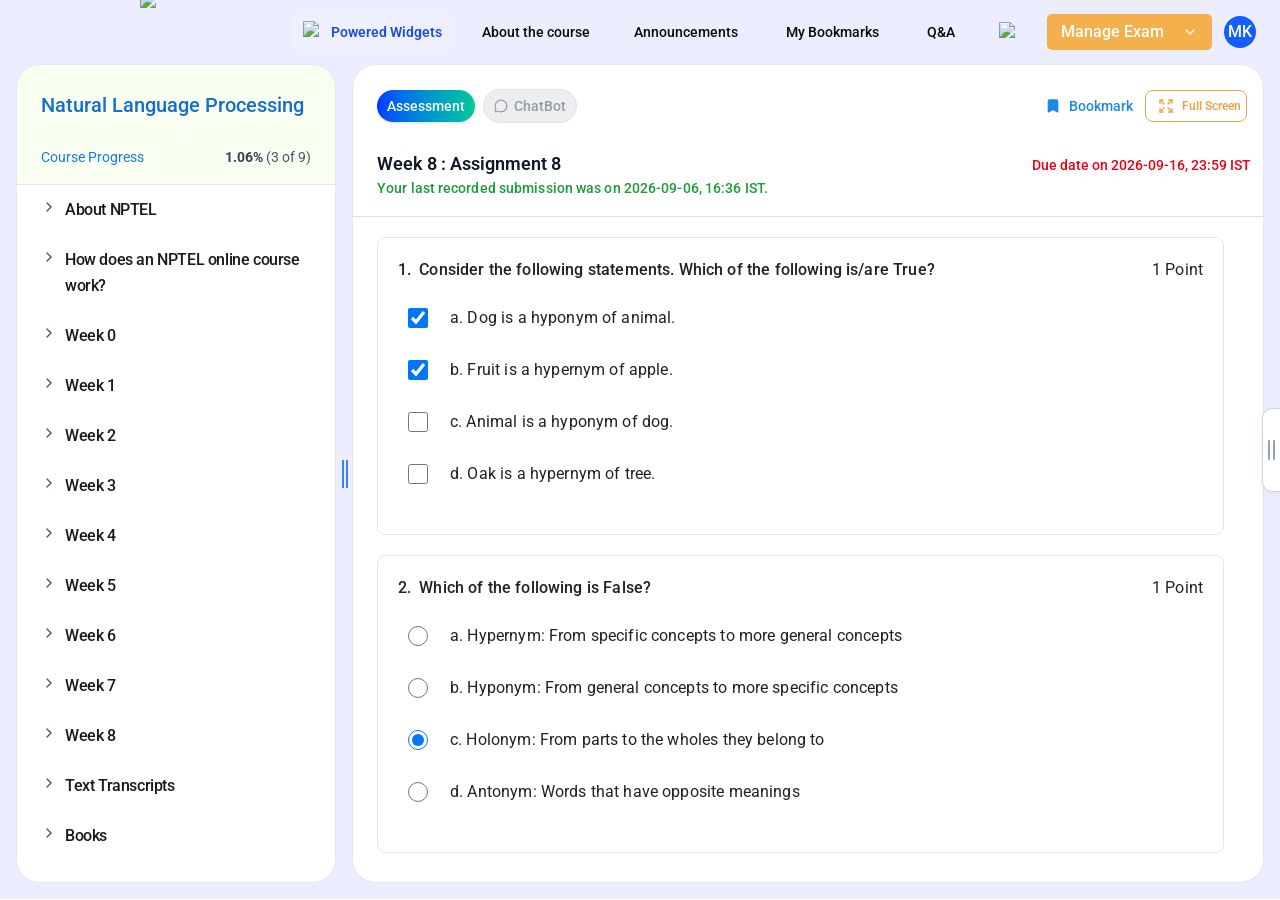
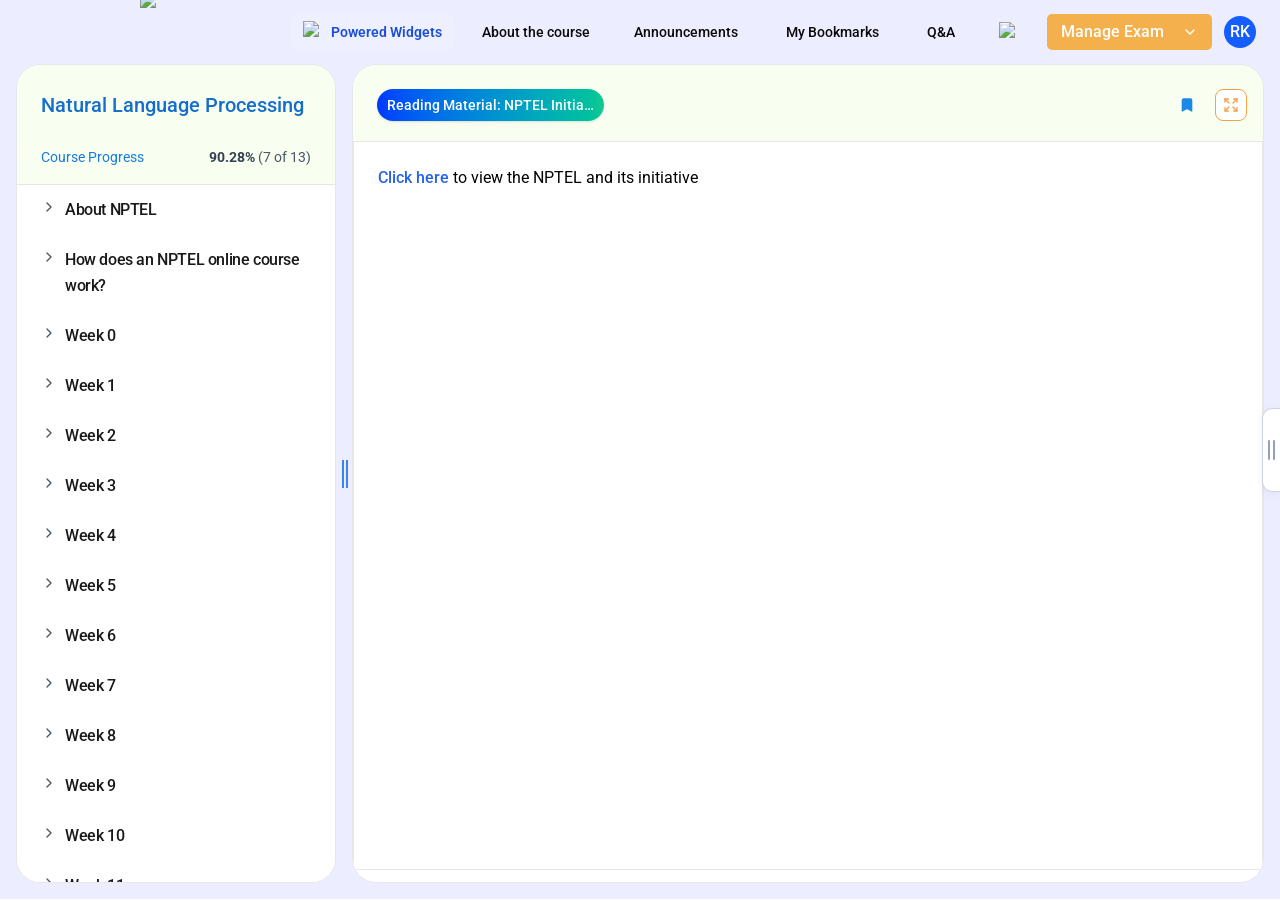
